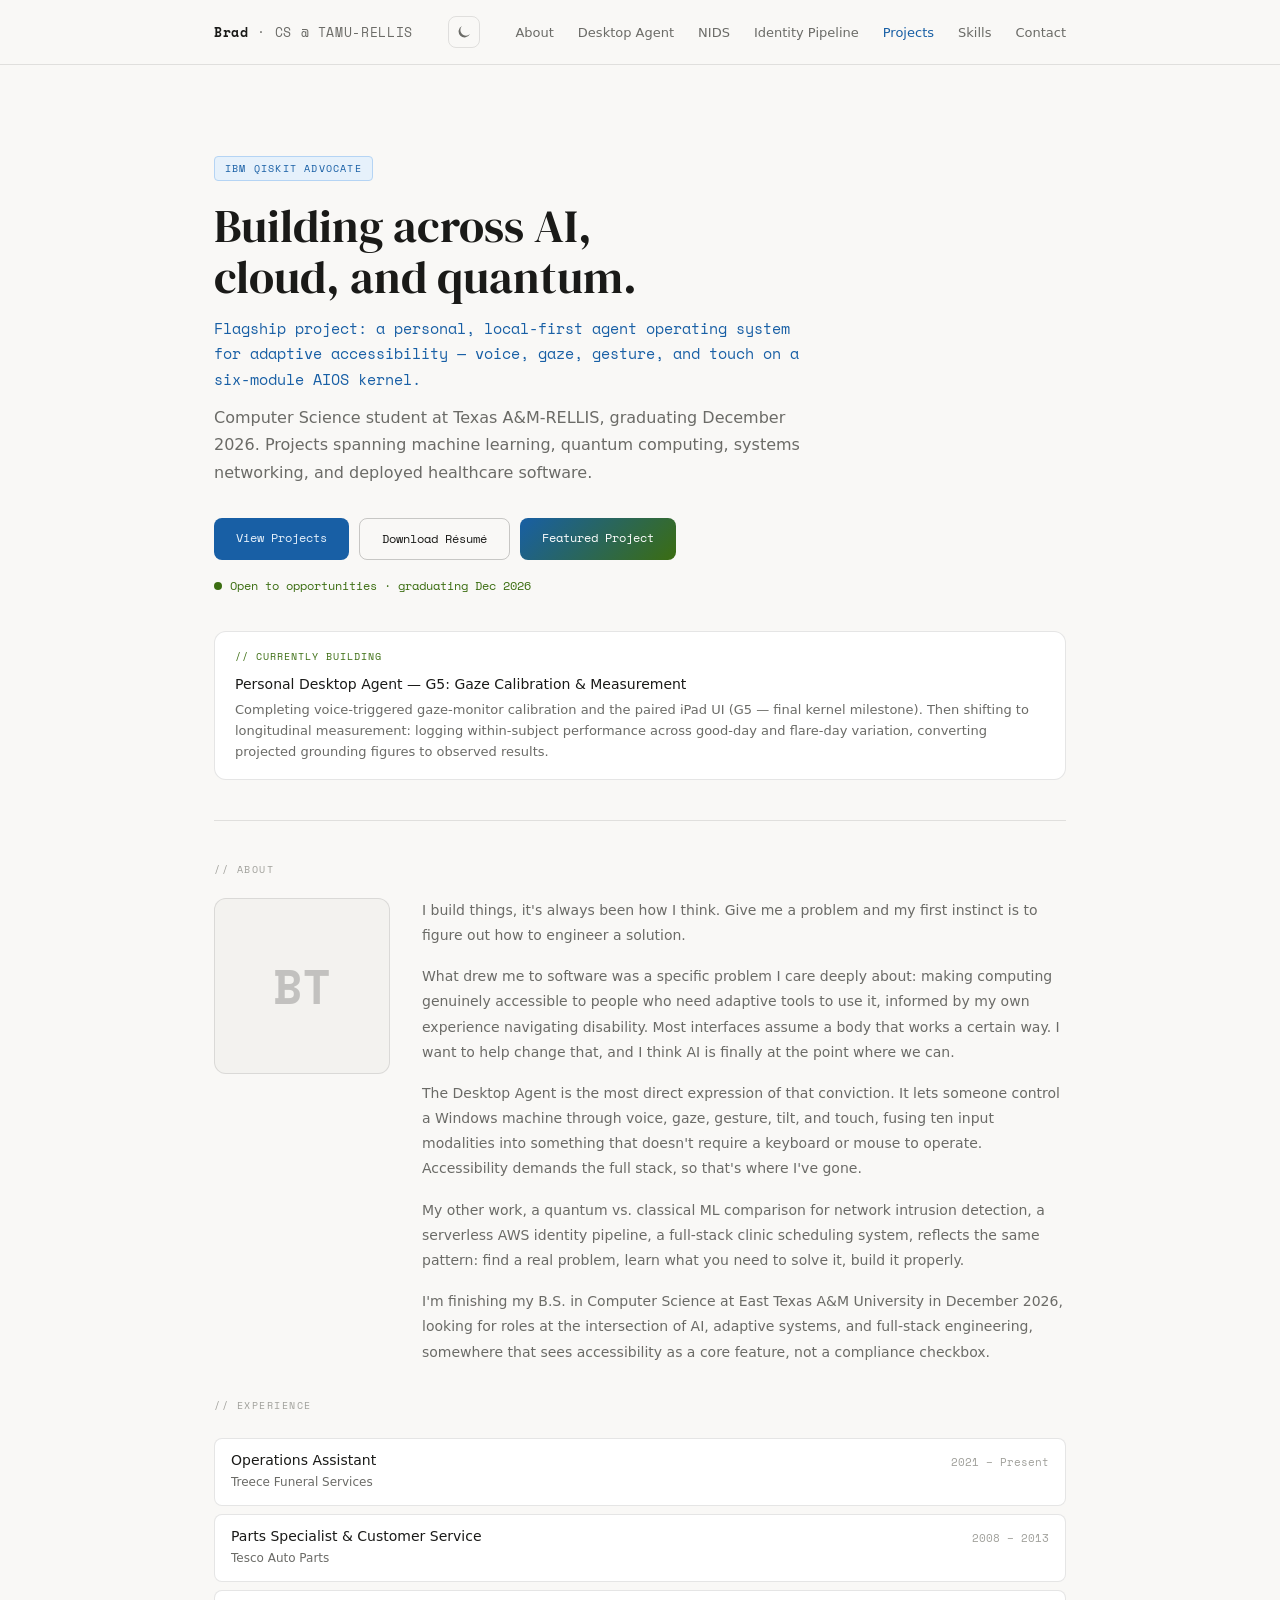
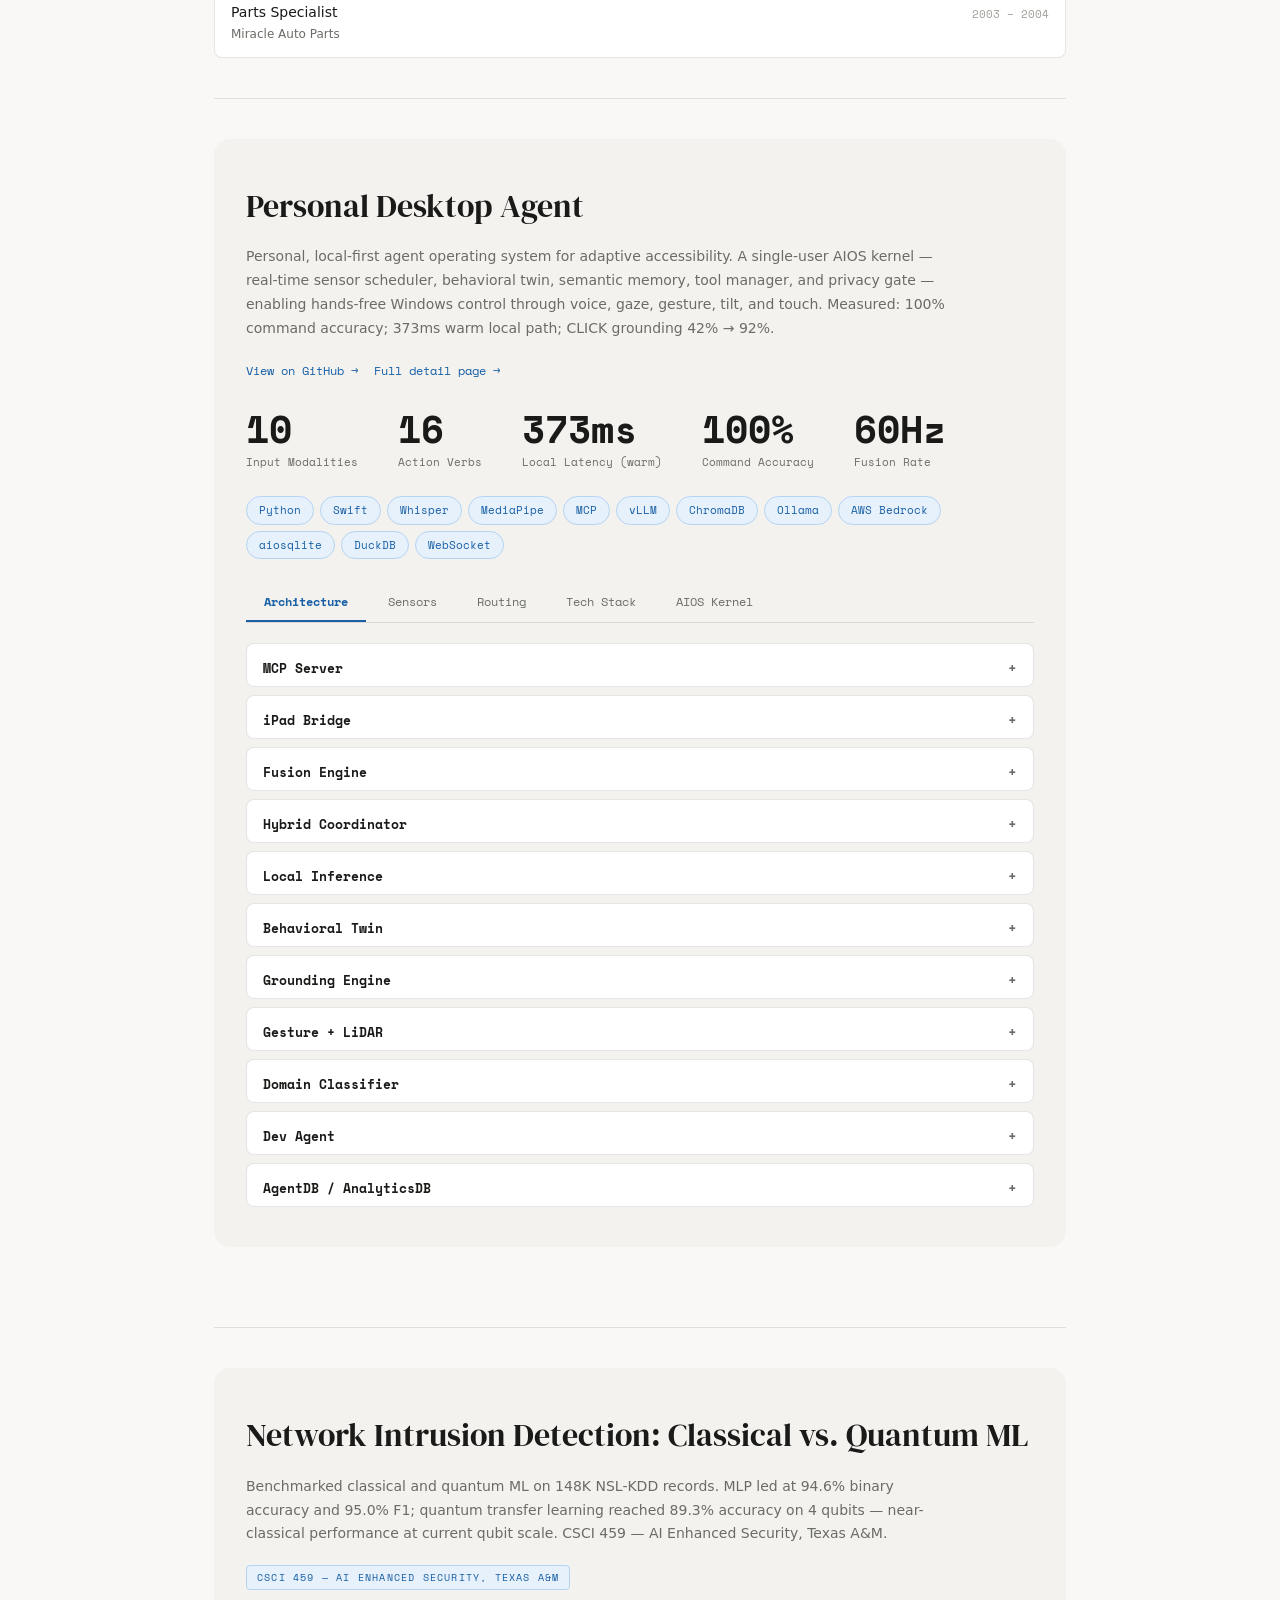
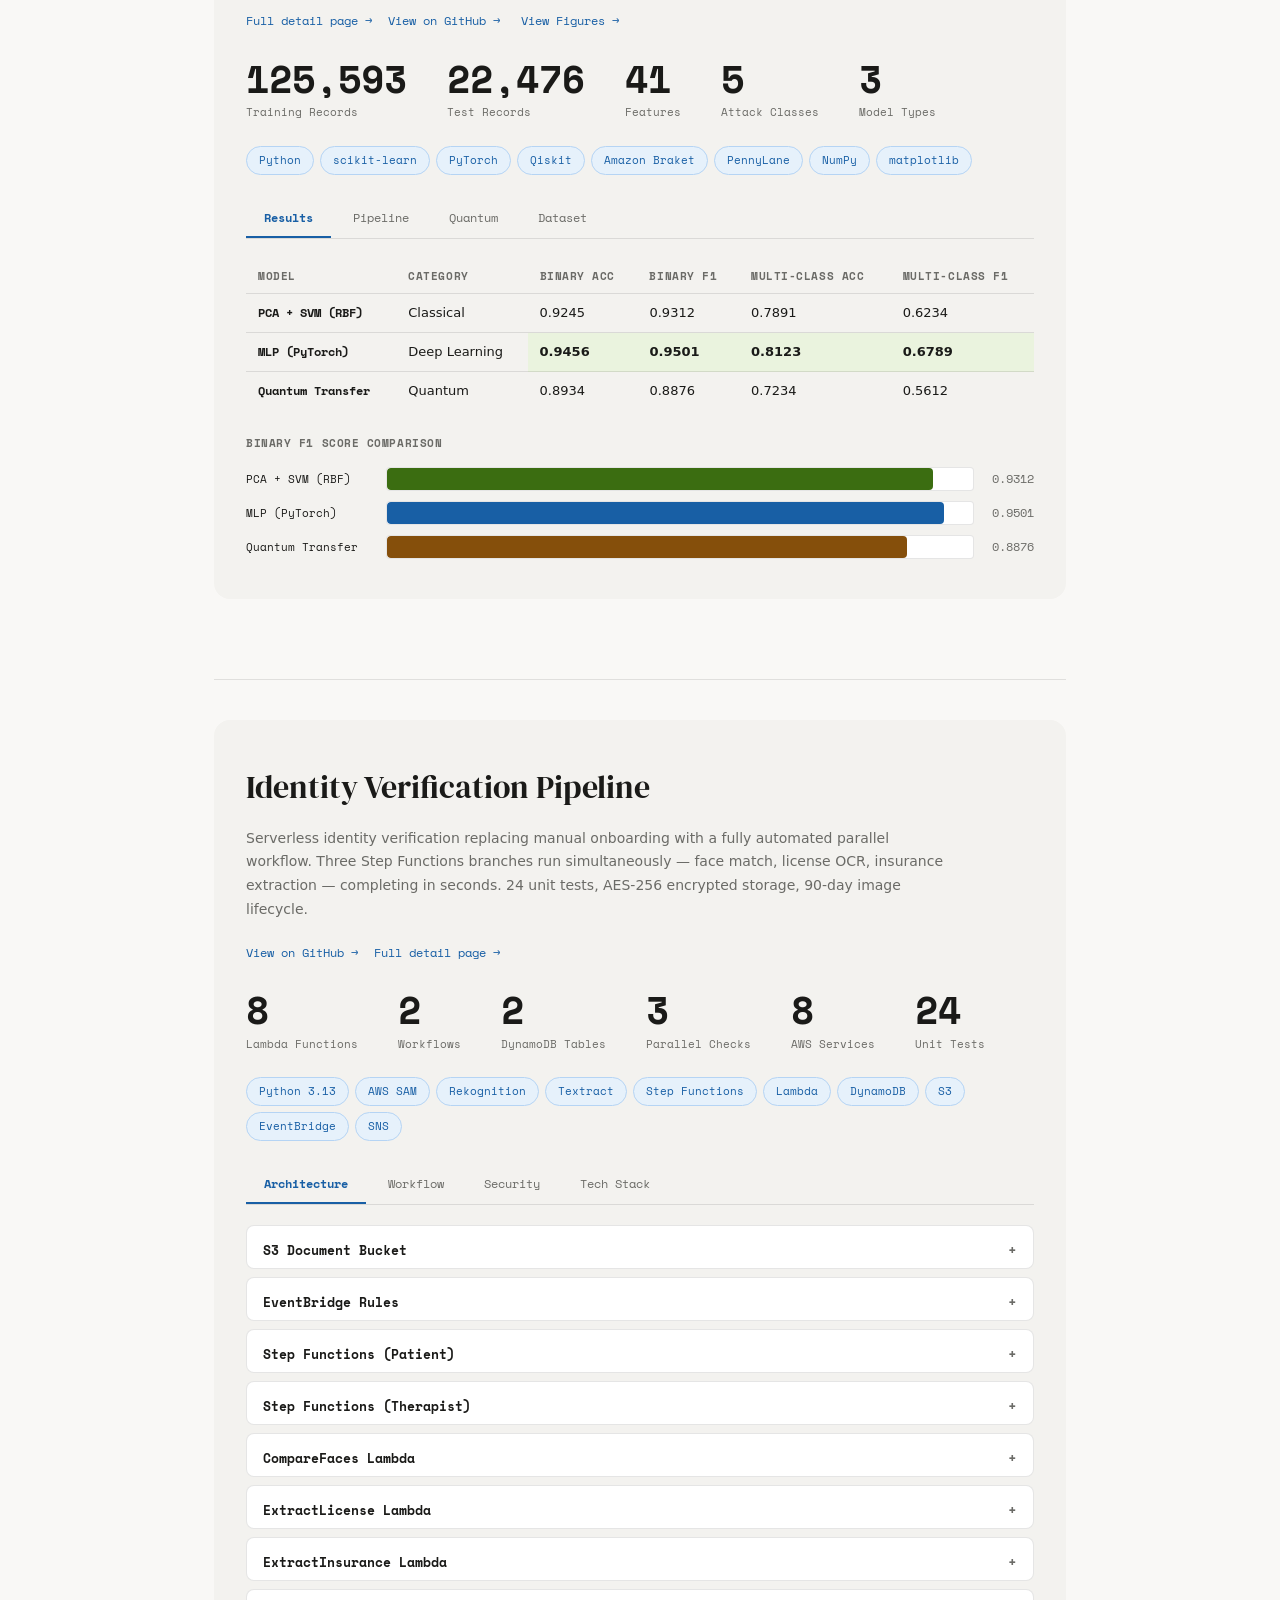
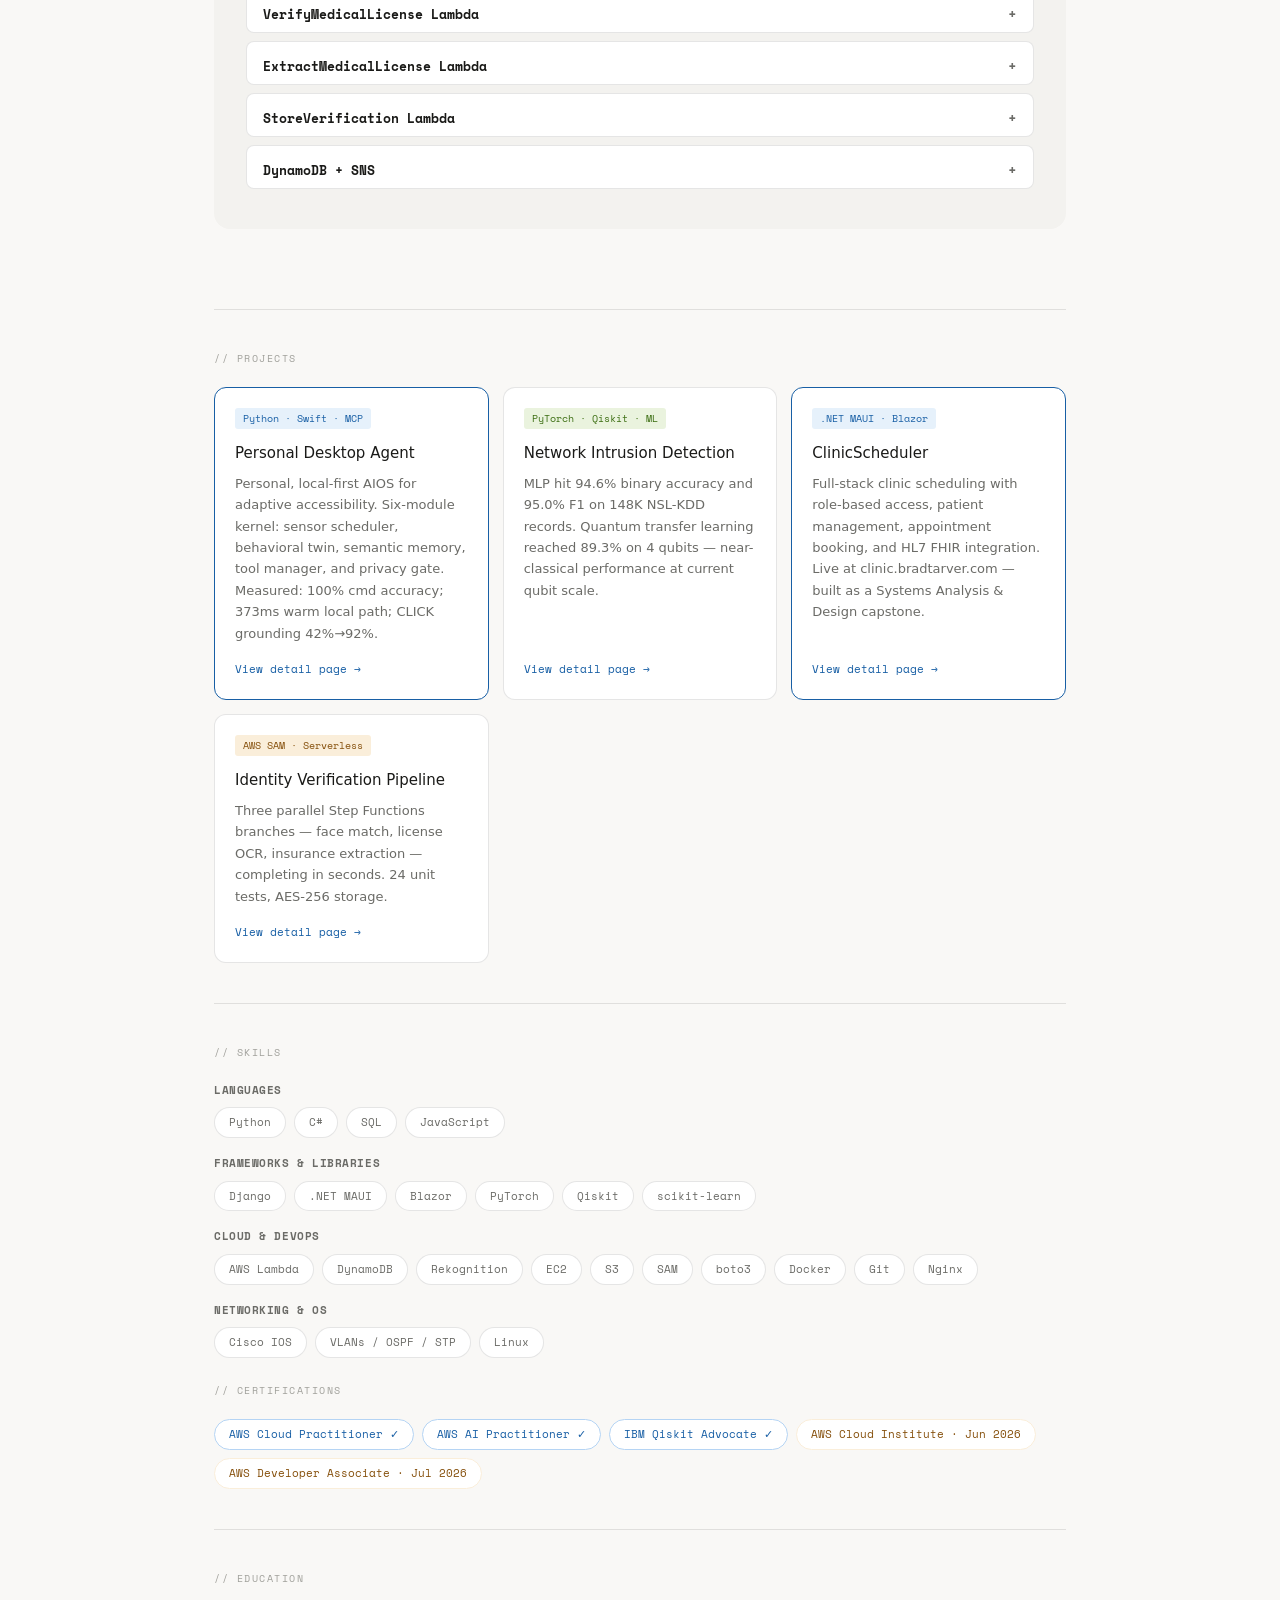
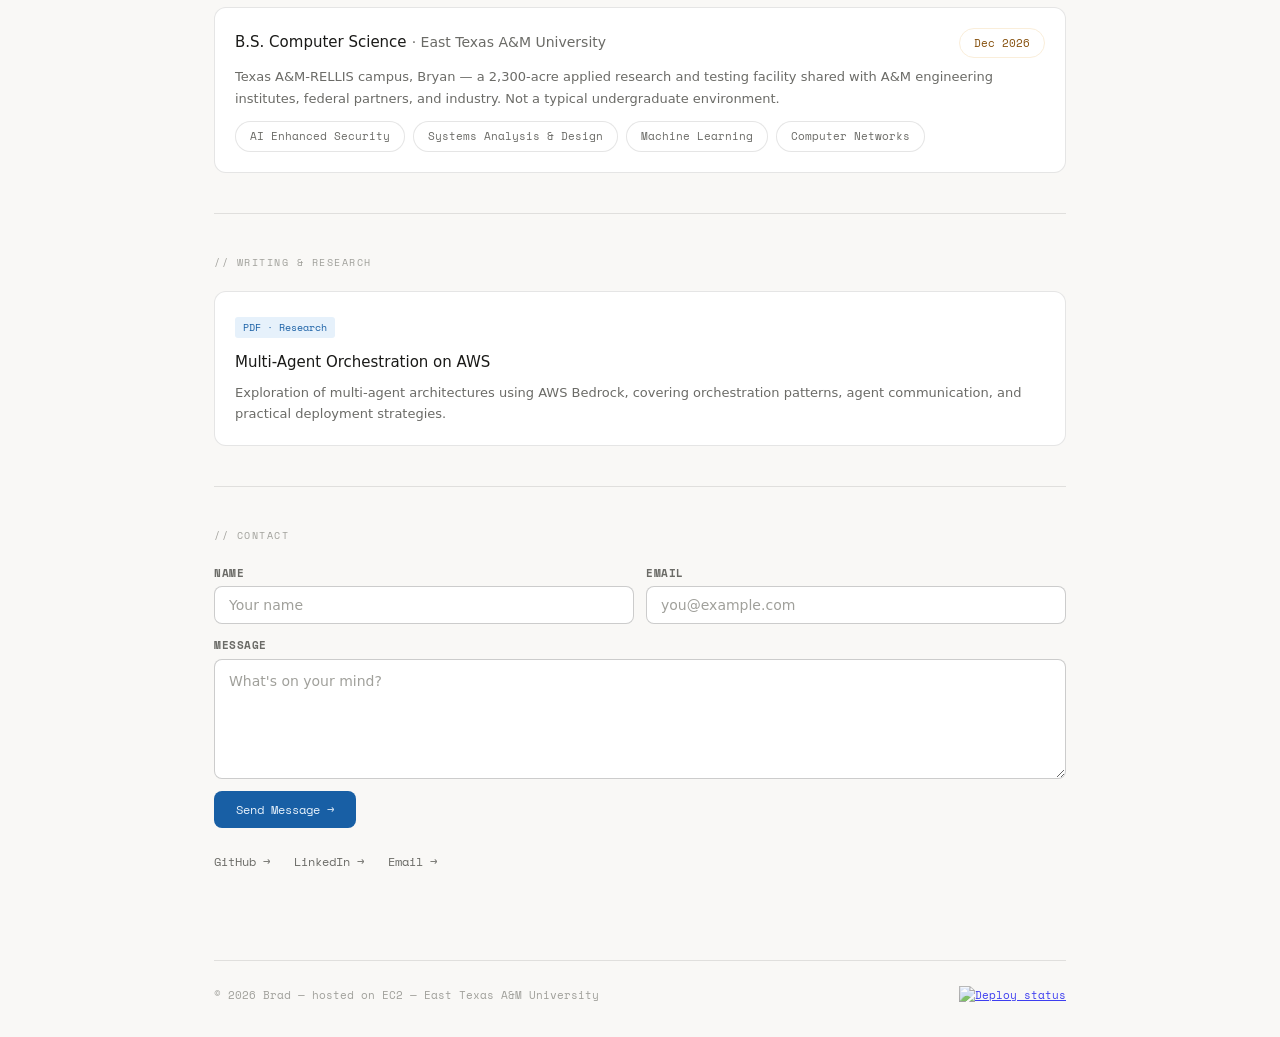
==== index.html @ a78dbfd2 "feat: reframe desktop agent as personal AIOS with measured results Reposition the project from multi" ====
﻿<!DOCTYPE html>
<html lang="en">
<head>
  <meta charset="UTF-8" />
  <meta name="viewport" content="width=device-width, initial-scale=1.0" />
  <title>Brad Tarver · CS @ TAMU-RELLIS</title>
  <meta name="description" content="Brad Tarver — CS student at Texas A&M-RELLIS building AI-driven adaptive systems for accessibility. Projects in machine learning, quantum computing, systems networking, and healthcare software." />
  <meta name="author" content="Brad Tarver" />

  <!-- Open Graph -->
  <meta property="og:title" content="Brad Tarver · CS @ TAMU-RELLIS" />
  <meta property="og:description" content="Portfolio — machine learning, quantum computing, systems networking, and healthcare software." />
  <meta property="og:type" content="website" />
  <meta property="og:url" content="https://bradtarver.com" />
  <meta property="og:image" content="https://bradtarver.com/assets/og-image.svg" />

  <!-- Twitter Card -->
  <meta name="twitter:card" content="summary_large_image" />
  <meta name="twitter:title" content="Brad Tarver · CS @ TAMU-RELLIS" />
  <meta name="twitter:description" content="Portfolio — machine learning, quantum computing, systems networking, and healthcare software." />
  <meta name="twitter:image" content="https://bradtarver.com/assets/og-image.svg" />

  <!-- Favicon (inline SVG) -->
  <link rel="icon" href="data:image/svg+xml,<svg xmlns='http://www.w3.org/2000/svg' viewBox='0 0 100 100'><rect width='100' height='100' rx='16' fill='%23185FA5'/><text x='50' y='68' font-family='system-ui' font-size='48' font-weight='700' fill='white' text-anchor='middle'>BT</text></svg>" />

  <script>try{var t=localStorage.getItem('theme');if(t)document.documentElement.setAttribute('data-theme',t);}catch(e){}</script>
  <link rel="preconnect" href="https://fonts.googleapis.com" />
  <link rel="preconnect" href="https://fonts.gstatic.com" crossorigin />
  <link href="https://fonts.googleapis.com/css2?family=Space+Mono:wght@400;700&family=DM+Serif+Display&display=swap" rel="stylesheet" />
  <script type="application/ld+json">
  [
    {
      "@context": "https://schema.org",
      "@type": "Person",
      "name": "Brad Tarver",
      "url": "https://bradtarver.com",
      "image": "https://bradtarver.com/assets/brad.png",
      "email": "bradtarber477@gmail.com",
      "jobTitle": "Computer Science Student",
      "description": "CS student at Texas A&M-RELLIS building AI-driven adaptive systems for accessibility. Projects in machine learning, quantum computing, systems networking, and healthcare software.",
      "alumniOf": {
        "@type": "CollegeOrUniversity",
        "name": "East Texas A&M University"
      },
      "knowsAbout": ["Machine Learning", "Quantum Computing", "AWS", "Python", "C#", "Full-Stack Development", "Accessibility Technology", "Network Security"],
      "sameAs": [
        "https://github.com/Bradly187",
        "https://linkedin.com/in/john-tarver-863277358"
      ]
    },
    {
      "@context": "https://schema.org",
      "@type": "WebSite",
      "name": "Brad Tarver",
      "url": "https://bradtarver.com"
    }
  ]
  </script>
  <script defer src="https://cdn.jsdelivr.net/npm/mermaid@10/dist/mermaid.min.js"></script>
  <noscript><style>.reveal { opacity: 1 !important; transform: none !important; }</style></noscript>
  <link rel="stylesheet" href="/style.css" />
</head>
<body>

<!-- ══ SCROLL PROGRESS ═══════════════════════════════════════════════ -->
<div class="scroll-progress" id="scroll-progress" aria-hidden="true"></div>

<!-- ══ BACK TO TOP ════════════════════════════════════════════════════ -->
<button class="back-to-top" id="back-to-top" aria-label="Back to top" title="Back to top">↑</button>

<!-- ══ MODAL ══════════════════════════════════════════════════════════ -->
<div class="overlay" id="overlay" role="dialog" aria-modal="true" aria-labelledby="modal-title">
  <div class="modal" id="modal">
    <div class="modal-header">
      <div>
        <div class="card-tag" id="modal-tag"></div>
        <div class="modal-title" id="modal-title"></div>
      </div>
      <button class="modal-close" id="modal-close" aria-label="Close">&times;</button>
    </div>

    <div class="modal-screenshot">
      <img id="modal-img" alt="App screenshot" loading="lazy" />
      <div class="screenshot-placeholder" id="modal-placeholder">
        <svg width="36" height="36" viewBox="0 0 36 36" fill="none">
          <rect x="2" y="7" width="32" height="22" rx="3" stroke="currentColor" stroke-width="1.5"/>
          <path d="M9 14h18M9 20h11" stroke="currentColor" stroke-width="1.5" stroke-linecap="round"/>
        </svg>
        <span>app screenshot · place image here</span>
      </div>
    </div>

    <p class="modal-desc" id="modal-desc"></p>

    <div class="modal-credentials" id="modal-credentials">
      <div class="modal-credentials-label">Demo login</div>
      <div class="modal-credentials-row">
        <span><span class="cred-label">Email </span><span id="cred-email"></span></span>
        <span><span class="cred-label">Password </span><span id="cred-pass"></span></span>
      </div>
    </div>

    <div class="modal-actions">
      <a class="btn-primary"   id="modal-launch" href="#" target="_blank" rel="noopener">Launch App &rarr;</a>
      <a class="btn-secondary" id="modal-repo"   href="#" target="_blank" rel="noopener">View on GitHub &rarr;</a>
    </div>
  </div>
</div>

<!-- ══ PAGE ══════════════════════════════════════════════════════════ -->
<nav>
  <div class="nav-logo"><strong>Brad</strong> · CS @ TAMU-RELLIS</div>
  <button class="theme-toggle" id="theme-toggle" aria-label="Switch to dark mode"></button>
  <ul class="nav-links">
    <li><a href="#about">About</a></li>
    <li><a href="#desktop-agent">Desktop Agent</a></li>
    <li><a href="#nids">NIDS</a></li>
    <li><a href="#identity-pipeline">Identity Pipeline</a></li>
    <li><a href="#projects">Projects</a></li>
    <li><a href="#skills">Skills</a></li>
    <li><a href="#contact">Contact</a></li>
  </ul>
</nav>

<div class="wrap">

  <section class="hero">
    <div class="badge">IBM Qiskit Advocate</div>
    <h1>Building across AI,<br>cloud, and quantum.</h1>
    <p class="hero-tagline">Flagship project: a personal, local-first agent operating system for adaptive accessibility &mdash; voice, gaze, gesture, and touch on a six-module AIOS kernel.</p>
    <p class="hero-sub">
      Computer Science student at Texas A&amp;M-RELLIS, graduating December 2026.
      Projects spanning machine learning, quantum computing, systems networking,
      and deployed healthcare software.
    </p>
    <div class="hero-actions">
      <a href="#projects" class="btn-primary">View Projects</a>
      <a href="/resume.pdf" class="btn-secondary" target="_blank">Download Résumé</a>
      <a href="#desktop-agent" class="btn-accent">Featured Project</a>
    </div>

    <div class="availability">
      <span class="availability-dot" aria-hidden="true"></span>
      <span class="availability-text">Open to opportunities &middot; graduating Dec 2026</span>
    </div>

    <div class="currently-building">
      <div class="currently-building-label">// Currently building</div>
      <p class="currently-building-title">Personal Desktop Agent — G5: Gaze Calibration &amp; Measurement</p>
      <p class="currently-building-desc">Completing voice-triggered gaze-monitor calibration and the paired iPad UI (G5 — final kernel milestone). Then shifting to longitudinal measurement: logging within-subject performance across good-day and flare-day variation, converting projected grounding figures to observed results.</p>
    </div>
  </section>

  <section class="section" id="about">
    <div class="section-label">// About</div>
    <div class="about-grid">
      <div class="about-photo-wrap">
        <div class="about-photo-placeholder" aria-hidden="true">BT</div>
        <img
          class="about-photo"
          src="assets/brad.png"
          alt="Brad Tarver"
          onload="this.classList.add('loaded')"
          onerror="this.style.display='none'"
        />
      </div>
      <div class="about-bio">
        <p>I build things, it's always been how I think. Give me a problem and my first instinct is to figure out how to engineer a solution.</p>
        <p>What drew me to software was a specific problem I care deeply about: making computing genuinely accessible to people who need adaptive tools to use it, informed by my own experience navigating disability. Most interfaces assume a body that works a certain way. I want to help change that, and I think AI is finally at the point where we can.</p>
        <p>The Desktop Agent is the most direct expression of that conviction. It lets someone control a Windows machine through voice, gaze, gesture, tilt, and touch, fusing ten input modalities into something that doesn't require a keyboard or mouse to operate. Accessibility demands the full stack, so that's where I've gone.</p>
        <p>My other work, a quantum vs. classical ML comparison for network intrusion detection, a serverless AWS identity pipeline, a full-stack clinic scheduling system, reflects the same pattern: find a real problem, learn what you need to solve it, build it properly.</p>
        <p>I'm finishing my B.S. in Computer Science at East Texas A&amp;M University in December 2026, looking for roles at the intersection of AI, adaptive systems, and full-stack engineering, somewhere that sees accessibility as a core feature, not a compliance checkbox.</p>
      </div>
    </div>

    <div class="section-label" style="margin-top: 2rem;">// Experience</div>
    <div class="experience-list">
      <div class="experience-item">
        <div>
          <div class="experience-role">Operations Assistant</div>
          <div class="experience-company">Treece Funeral Services</div>
        </div>
        <div class="experience-years">2021 – Present</div>
      </div>
      <div class="experience-item">
        <div>
          <div class="experience-role">Parts Specialist &amp; Customer Service</div>
          <div class="experience-company">Tesco Auto Parts</div>
        </div>
        <div class="experience-years">2008 – 2013</div>
      </div>
      <div class="experience-item">
        <div>
          <div class="experience-role">Parts Specialist</div>
          <div class="experience-company">Miracle Auto Parts</div>
        </div>
        <div class="experience-years">2003 – 2004</div>
      </div>
    </div>
  </section>

  <section class="section" id="desktop-agent">
    <div class="showcase-section">
      <div class="showcase-header" id="desktop-agent-header"></div>
      <div class="stats-row" id="desktop-agent-stats"></div>
      <div class="tech-badges" id="desktop-agent-badges"></div>
      <div id="desktop-agent-tabs"></div>
    </div>
  </section>

  <section class="section" id="nids">
    <div class="showcase-section">
      <div class="showcase-header" id="nids-header"></div>
      <div class="stats-row" id="nids-stats"></div>
      <div class="tech-badges" id="nids-badges"></div>
      <div id="nids-tabs"></div>
    </div>
  </section>

  <section class="section" id="identity-pipeline">
    <div class="showcase-section">
      <div class="showcase-header" id="identity-pipeline-header"></div>
      <div class="stats-row" id="identity-pipeline-stats"></div>
      <div class="tech-badges" id="identity-pipeline-badges"></div>
      <div id="identity-pipeline-tabs"></div>
    </div>
  </section>

  <section class="section" id="projects">
    <div class="section-label">// Projects</div>
    <div class="projects-grid" id="projects-grid"></div>
  </section>

  <section class="section" id="skills">
    <div class="section-label">// Skills</div>
    <div class="skills-groups">
      <div class="skills-group">
        <div class="skills-group-label">Languages</div>
        <div class="skills-row">
          <span class="pill">Python</span>
          <span class="pill">C#</span>
          <span class="pill">SQL</span>
          <span class="pill">JavaScript</span>
        </div>
      </div>
      <div class="skills-group">
        <div class="skills-group-label">Frameworks &amp; Libraries</div>
        <div class="skills-row">
          <span class="pill">Django</span>
          <span class="pill">.NET MAUI</span>
          <span class="pill">Blazor</span>
          <span class="pill">PyTorch</span>
          <span class="pill">Qiskit</span>
          <span class="pill">scikit-learn</span>
        </div>
      </div>
      <div class="skills-group">
        <div class="skills-group-label">Cloud &amp; DevOps</div>
        <div class="skills-row">
          <span class="pill">AWS Lambda</span>
          <span class="pill">DynamoDB</span>
          <span class="pill">Rekognition</span>
          <span class="pill">EC2</span>
          <span class="pill">S3</span>
          <span class="pill">SAM</span>
          <span class="pill">boto3</span>
          <span class="pill">Docker</span>
          <span class="pill">Git</span>
          <span class="pill">Nginx</span>
        </div>
      </div>
      <div class="skills-group">
        <div class="skills-group-label">Networking &amp; OS</div>
        <div class="skills-row">
          <span class="pill">Cisco IOS</span>
          <span class="pill">VLANs / OSPF / STP</span>
          <span class="pill">Linux</span>
        </div>
      </div>
    </div>

    <div class="section-label skills-certs-label">// Certifications</div>
    <div class="skills-row">
      <a class="pill pill-blue" href="https://www.credly.com/badges/25b7d80d-d33f-41df-905f-9b9f271daf85/public_url" target="_blank" rel="noopener">AWS Cloud Practitioner ✓</a>
      <a class="pill pill-blue" href="https://www.credly.com/badges/47cd603a-9028-4557-87fc-d042ceffc676/public_url" target="_blank" rel="noopener">AWS AI Practitioner ✓</a>
      <span class="pill pill-blue">IBM Qiskit Advocate ✓</span>
      <span class="pill pill-amber">AWS Cloud Institute · Jun 2026</span>
      <span class="pill pill-amber">AWS Developer Associate · Jul 2026</span>
    </div>
  </section>

  <section class="section" id="education">
    <div class="section-label">// Education</div>
    <div class="education-card">
      <div class="education-card-header">
        <div>
          <span class="education-degree">B.S. Computer Science</span>
          <span class="education-school"> &middot; East Texas A&amp;M University</span>
        </div>
        <span class="pill pill-amber">Dec 2026</span>
      </div>
      <p class="education-card-desc">Texas A&amp;M-RELLIS campus, Bryan — a 2,300-acre applied research and testing facility shared with A&amp;M engineering institutes, federal partners, and industry. Not a typical undergraduate environment.</p>
      <div class="skills-row">
        <span class="pill">AI Enhanced Security</span>
        <span class="pill">Systems Analysis &amp; Design</span>
        <span class="pill">Machine Learning</span>
        <span class="pill">Computer Networks</span>
      </div>
    </div>
  </section>

  <section class="section" id="writing">
    <div class="section-label">// Writing & Research</div>
    <div style="display: flex; flex-direction: column; gap: 12px;">
      <a href="/multi-agent-orchestration-on-aws.pdf" target="_blank" class="writing-card">
        <span class="card-tag tag-blue">PDF · Research</span>
        <h3 class="writing-card-title">Multi-Agent Orchestration on AWS</h3>
        <p class="writing-card-desc">Exploration of multi-agent architectures using AWS Bedrock, covering orchestration patterns, agent communication, and practical deployment strategies.</p>
      </a>
    </div>
  </section>

  <section class="section" id="contact">
    <div class="section-label">// Contact</div>

    <form
      class="contact-form"
      id="contact-form"
      action="https://formspree.io/f/mpqnlrgj"
      method="POST"
      novalidate
    >
      <div class="form-row">
        <div class="form-field">
          <label class="form-label" for="contact-name">Name</label>
          <input class="form-input" id="contact-name" name="name" type="text" placeholder="Your name" required autocomplete="name" />
        </div>
        <div class="form-field">
          <label class="form-label" for="contact-email">Email</label>
          <input class="form-input" id="contact-email" name="email" type="email" placeholder="you@example.com" required autocomplete="email" />
        </div>
      </div>
      <div class="form-field">
        <label class="form-label" for="contact-message">Message</label>
        <textarea class="form-textarea" id="contact-message" name="message" placeholder="What's on your mind?" required></textarea>
      </div>
      <div style="display:flex; align-items:center; gap:1rem; flex-wrap:wrap;">
        <button type="submit" class="btn-primary" id="contact-submit">Send Message &rarr;</button>
        <div class="form-status" id="form-status"></div>
      </div>
    </form>

    <div class="contact-row">
      <a class="contact-link" href="https://github.com/Bradly187"      target="_blank">GitHub &rarr;</a>
      <a class="contact-link" href="https://linkedin.com/in/john-tarver-863277358" target="_blank">LinkedIn &rarr;</a>
      <a class="contact-link" href="mailto:bradtarber477@gmail.com">Email &rarr;</a>
    </div>
  </section>

  <footer>
    <div class="footer-inner">
      <span>&copy; 2026 Brad &mdash; hosted on EC2 &mdash; East Texas A&amp;M University</span>
      <a class="footer-badge" href="https://github.com/Bradly187/Personal_Website/actions/workflows/deploy.yml" target="_blank" rel="noopener" title="Deploy status">
        <img src="https://github.com/Bradly187/Personal_Website/actions/workflows/deploy.yml/badge.svg" alt="Deploy status" />
      </a>
    </div>
  </footer>

</div>

<script>
/* ── DESKTOP AGENT CONFIG ─────────────────────────────────────────── */
const DESKTOP_AGENT = {
  name: 'Personal Desktop Agent',
  description: 'Personal, local-first agent operating system for adaptive accessibility. A single-user AIOS kernel &mdash; real-time sensor scheduler, behavioral twin, semantic memory, tool manager, and privacy gate &mdash; enabling hands-free Windows control through voice, gaze, gesture, tilt, and touch. Measured: 100% command accuracy; 373ms warm local path; CLICK grounding 42% &rarr; 92%.',
  repoUrl: 'https://github.com/Bradly187/Personal_Desktop_Agent',
  detailUrl: '/projects/desktop-agent.html',
  stats: [
    { value: 10, label: 'Input Modalities' },
    { value: 16, label: 'Action Verbs' },
    { value: 373, suffix: 'ms', label: 'Local Latency (warm)' },
    { value: 100, suffix: '%', label: 'Command Accuracy' },
    { value: 60, suffix: 'Hz', label: 'Fusion Rate' },
  ],
  techBadges: ['Python', 'Swift', 'Whisper', 'MediaPipe', 'MCP', 'vLLM', 'ChromaDB', 'Ollama', 'AWS Bedrock', 'aiosqlite', 'DuckDB', 'WebSocket'],
  architecture: [
    { name: 'MCP Server', desc: 'Exposes 14 desktop control tools (mouse, keyboard, screen, windows) to Claude via stdio transport. Executes 16 action verbs across all input channels.' },
    { name: 'iPad Bridge', desc: 'WebSocket server handling 13 incoming sensor message types and 4 outgoing reply types, dispatching to processing pipelines.' },
    { name: 'Fusion Engine', desc: 'Merges 10 input modalities at 60Hz using fixed-priority arbitration (10 levels) with conflict detection when multiple cursor sources are active simultaneously.' },
    { name: 'Hybrid Coordinator', desc: '5-gate routing engine (Gate 0 privacy + Gates 1–4) deciding local vs. cloud inference based on confidence, complexity, and GPU load.' },
    { name: 'Local Inference', desc: 'Whisper large-v3 + llama3.1:8b on RTX 5090 (Ollama); vLLM 0.21.0 confirmed working via Ubuntu WSL2, CUDA 12.8 / sm_120. Measured: 100% accuracy; 373ms warm median.' },
    { name: 'Behavioral Twin', desc: 'Persistent per-user state model (BehavioralTwinState + pain-day engine). On flare days: VAD and logprob floors relax, gesture velocity floors drop to p10 of observed samples (&minus;30%), fusion confidence thresholds loosen across six axes.' },
    { name: 'Grounding Engine', desc: '4-tier fallback (UIAutomation &rarr; vision API &rarr; OCR &rarr; clarify) raises CLICK resolution from ~42% to ~92%. Resolves ambiguous targets before invoking the model.' },
    { name: 'Gesture + LiDAR', desc: 'MediaPipe hand landmark detection for POINT/PINCH/OPEN_PALM/FIST; LiDAR depth map (256&times;192) used for 3D pinch distance validation at &lt;30mm threshold.' },
    { name: 'Domain Classifier', desc: 'Keyword-scoring classifier routes commands to the accessibility pipeline or one of 5 dev domains (CODE/MATH/VISION/PLAN/GENERAL).' },
    { name: 'Dev Agent', desc: 'Plan&rarr;execute&rarr;reflect agentic loop; selects specialist model per domain via ModelRouter; emits 5 dev verbs (WRITE_FILE, RUN_TERMINAL, EXPLAIN, SEARCH_WEB, READ_SCREEN).' },
    { name: 'AgentDB / AnalyticsDB', desc: 'aiosqlite 27-table pipeline store + DuckDB benchmark analytics; ChromaDB + MiniLM-L6 semantic few-shot retrieval for routing decisions. Jaccard fallback.' },
  ],
  aiosKernel: [
    { module: 'Scheduler', impl: 'fusion_engine.py', note: '60Hz tick loop; 10-level fixed-priority arbitration over physical sensor channels — multimodal, not text-agent, scheduling' },
    { module: 'Context manager', impl: 'behavioral_twin_state.py + per-command assembly', note: 'User physiological state + few-shot context assembled before each gate decision' },
    { module: 'Memory manager', impl: 'semantic_memory.py (ChromaDB / MiniLM)', note: 'Semantic few-shot retrieval; Jaccard fallback for routing decisions' },
    { module: 'Storage manager', impl: 'db.py — AgentDB (27 tables) + DuckDB', note: 'All pipeline writes; analytics and benchmark history' },
    { module: 'Tool manager', impl: 'mcp_server/ (14 tools) + command_executor.py (16 verbs)', note: 'Standard MCP transport for the Claude-control path' },
    { module: 'Access manager', impl: 'Gate 0 + approval_hook.py + audit_log.py', note: 'Append-only audit log; voice-confirmed write gate; privacy filter strips raw sensor data before any cloud call' },
  ],
  sensors: [
    { priority: 1, source: 'iPad Touch Command', latency: '<100ms', gate: 'Immediate — bypasses LLM' },
    { priority: 2, source: 'Sound Action', latency: '<50ms', gate: 'Mapped mouth sounds (cluck, pop, hiss)' },
    { priority: 3, source: 'Gaze Dwell Click', latency: '~300ms', gate: 'Resting gaze auto-clicks after dwell duration' },
    { priority: 4, source: 'Gaze + Voice "click"', latency: '<200ms', gate: 'Click at gaze coordinates on voice trigger' },
    { priority: 5, source: 'Gaze + Gesture POINT', latency: '<200ms', gate: 'Click at gaze coordinates on point gesture' },
    { priority: 6, source: 'Tilt Navigation', latency: '<50ms', gate: 'iPad tilt moves cursor via Core Motion' },
    { priority: 7, source: 'Head Tracking', latency: '<100ms', gate: 'Head pose moves cursor via ARKit' },
    { priority: 8, source: 'Gesture Alone', latency: '<50ms', gate: 'Hand gesture via iPad camera + MediaPipe; LiDAR depth validates 3D pinch/grab' },
    { priority: 9, source: 'On-device Voice Keyword', latency: '<150ms', gate: 'Speech Framework fast-path match' },
    { priority: 10, source: 'PC-transcribed Voice', latency: '<600ms', gate: 'Full Whisper + LLM pipeline' },
  ],
  routing: {
    mermaidDef: 'graph TD\n    A[Input Received] --> G0{Gate 0: Privacy}\n    G0 -->|Sensitive pattern detected| LOC[Force Local]\n    G0 -->|Clean| B{Gate 1: Confidence}\n    B -->|Whisper logprob ≥ -1.0 / gesture ≥ 0.60| C{Gate 2: Complexity}\n    B -->|Below threshold| F[AgentCore / Bedrock Fallback]\n    C -->|Token count ≤ 40| D{Gate 3: VRAM}\n    C -->|Complex / multi-step| F\n    D -->|≥ 8 GB free| E{Gate 4: Latency Budget}\n    D -->|GPU saturated| F\n    E -->|Within budget| G[Local Execution]\n    E -->|Over budget| F',
    gates: [
      { name: 'Privacy Gate (0)', criteria: 'Detects sensitive patterns (passwords, tokens, SSNs, card numbers) \u2014 forces local silently, no cloud exposure' },
      { name: 'Confidence Gate (1)', criteria: 'Whisper logprob \u2265 -1.0 or gesture confidence \u2265 0.60; low-confidence voice triggers re-transcription' },
      { name: 'Complexity Gate (2)', criteria: 'Token count proxy \u2264 40 words; complex/multi-step queries routed to specialist models via DevAgent' },
      { name: 'VRAM Gate (3)', criteria: '\u2265 8 GB free VRAM required (absolute floor, not percentage) \u2014 tuned for RTX 5090 alongside Whisper' },
      { name: 'Latency Budget Gate (4)', criteria: 'Estimated local inference latency < source latency target for that input modality' },
    ],
    fallbackText: 'Input \u2192 Privacy Gate \u2192 Confidence Gate \u2192 Complexity Gate \u2192 VRAM Gate \u2192 Latency Gate \u2192 Local or AgentCore/Bedrock'
  },
  techStack: {
    pc: ['Python 3.11+', 'faster-whisper', 'silero-vad', 'MediaPipe', 'pyautogui', 'MCP SDK', 'aiohttp', 'aiosqlite', 'DuckDB', 'Ollama', 'vLLM', 'ChromaDB', 'MiniLM-L6'],
    ipad: ['Swift/SwiftUI', 'Core Motion', 'ARKit (LiDAR + Face Tracking)', 'Speech Framework', 'AVFoundation'],
    cloud: ['Amazon Bedrock (Claude)', 'AWS AgentCore'],
  },
};

/* ── RENDER DESKTOP AGENT SECTION ─────────────────────────────────── */
(function renderDesktopAgentSection() {
  // Header
  var header = document.getElementById('desktop-agent-header');
  if (header) {
    header.innerHTML =
      '<h2>' + DESKTOP_AGENT.name + '</h2>' +
      '<p>' + DESKTOP_AGENT.description + '</p>' +
      '<a class="github-link" href="' + DESKTOP_AGENT.repoUrl + '" target="_blank" rel="noopener">View on GitHub &rarr;</a>' +
      '<a class="github-link" href="' + DESKTOP_AGENT.detailUrl + '" style="margin-left:1rem;">Full detail page &rarr;</a>';
  }

  // Stats row
  var statsRow = document.getElementById('desktop-agent-stats');
  if (statsRow) {
    DESKTOP_AGENT.stats.forEach(function(stat) {
      var item = document.createElement('div');
      item.className = 'stat-item';

      var num = document.createElement('span');
      num.className = 'stat-number';
      num.setAttribute('data-target', stat.value);
      if (stat.prefix) num.setAttribute('data-prefix', stat.prefix);
      if (stat.suffix) num.setAttribute('data-suffix', stat.suffix);
      num.textContent = '0';

      var label = document.createElement('span');
      label.className = 'stat-label';
      label.textContent = stat.label;

      item.appendChild(num);
      item.appendChild(label);
      statsRow.appendChild(item);
    });

    // Observe stat elements with the stats counter observer
    if (window._statsCounterObserver) {
      statsRow.querySelectorAll('.stat-number').forEach(function(el) {
        window._statsCounterObserver.observe(el);
      });
    }
  }

  // Tech badges
  var badgesContainer = document.getElementById('desktop-agent-badges');
  if (badgesContainer) {
    DESKTOP_AGENT.techBadges.forEach(function(badge) {
      var span = document.createElement('span');
      span.className = 'tech-badge';
      span.textContent = badge;
      badgesContainer.appendChild(span);
    });
  }
})();

/* ── DESKTOP AGENT TABS ───────────────────────────────────────────── */
(function renderDesktopAgentTabs() {
  createTabPanel('desktop-agent-tabs', [
    {
      id: 'architecture',
      label: 'Architecture',
      render: function() {
        var html = '<div class="arch-cards">';
        DESKTOP_AGENT.architecture.forEach(function(comp) {
          html += '<div class="arch-card" role="button" tabindex="0" aria-expanded="false">' +
            '<div class="arch-card-name">' + comp.name + '</div>' +
            '<div class="arch-card-desc">' + comp.desc + '</div>' +
            '</div>';
        });
        html += '</div>';
        return html;
      }
    },
    {
      id: 'sensors',
      label: 'Sensors',
      render: function() {
        var html = '<div class="sensor-table-wrap">' +
          '<table class="sensor-table">' +
          '<thead><tr>' +
          '<th scope="col">Priority</th>' +
          '<th scope="col">Source</th>' +
          '<th scope="col">Latency</th>' +
          '<th scope="col">Gate Behavior</th>' +
          '</tr></thead><tbody>';
        DESKTOP_AGENT.sensors.forEach(function(s) {
          html += '<tr>' +
            '<td>' + s.priority + '</td>' +
            '<td>' + s.source + '</td>' +
            '<td>' + s.latency + '</td>' +
            '<td>' + s.gate + '</td>' +
            '</tr>';
        });
        html += '</tbody></table></div>';
        return html;
      }
    },
    {
      id: 'routing',
      label: 'Routing',
      render: function() {
        var html = '<div class="mermaid-diagram" aria-label="4-gate routing decision flow: input passes through confidence, complexity, GPU load, and latency gates to determine local or cloud execution">';
        html += '<pre class="mermaid">' + DESKTOP_AGENT.routing.mermaidDef + '</pre>';
        html += '</div>';
        html += '<div class="diagram-fallback" style="display:none;">';
        html += '<p style="font-family:var(--mono);font-size:12px;color:var(--muted);line-height:1.8;">' + DESKTOP_AGENT.routing.fallbackText + '</p>';
        html += '</div>';
        html += '<div class="routing-gates">';
        DESKTOP_AGENT.routing.gates.forEach(function(gate) {
          html += '<div class="routing-gate-item">';
          html += '<span class="routing-gate-name">' + gate.name + '</span>';
          html += '<span class="routing-gate-criteria">' + gate.criteria + '</span>';
          html += '</div>';
        });
        html += '</div>';
        return html;
      }
    },
    {
      id: 'techstack',
      label: 'Tech Stack',
      render: function() {
        var categories = [
          { label: 'PC-side (Python)', items: DESKTOP_AGENT.techStack.pc },
          { label: 'iPad-side (Swift)', items: DESKTOP_AGENT.techStack.ipad },
          { label: 'Cloud (AWS)', items: DESKTOP_AGENT.techStack.cloud },
        ];
        var html = '<div class="tech-stack-groups">';
        categories.forEach(function(cat) {
          html += '<div class="tech-stack-group">';
          html += '<div class="tech-stack-label">' + cat.label + '</div>';
          html += '<div class="tech-stack-pills">';
          cat.items.forEach(function(item) {
            html += '<span class="tech-badge">' + item + '</span>';
          });
          html += '</div></div>';
        });
        html += '</div>';
        return html;
      }
    },
    {
      id: 'aios',
      label: 'AIOS Kernel',
      render: function() {
        var html = '<p style="font-size:13px;color:var(--muted);margin-bottom:1rem;">The system maps onto the six-module AIOS kernel (Mei et al., COLM 2025), extended with a multimodal sensor scheduler, a behavioral/physiological user twin, and a privacy-gated hybrid inference path.</p>';
        html += '<div class="sensor-table-wrap"><table class="sensor-table"><thead><tr>';
        html += '<th scope="col">Kernel Module</th><th scope="col">Implementation</th><th scope="col">Notable property</th>';
        html += '</tr></thead><tbody>';
        DESKTOP_AGENT.aiosKernel.forEach(function(row) {
          html += '<tr>';
          html += '<td><strong>' + row.module + '</strong></td>';
          html += '<td style="font-family:var(--mono);font-size:12px;">' + row.impl + '</td>';
          html += '<td>' + row.note + '</td>';
          html += '</tr>';
        });
        html += '</tbody></table></div>';
        return html;
      }
    }
  ], 'architecture');

  // Attach click handlers for architecture cards
  document.querySelectorAll('.arch-card').forEach(function(card) {
    card.addEventListener('click', function() {
      card.classList.toggle('expanded');
      card.setAttribute('aria-expanded', card.classList.contains('expanded') ? 'true' : 'false');
    });
    card.addEventListener('keydown', function(e) {
      if (e.key === 'Enter' || e.key === ' ') {
        e.preventDefault();
        card.classList.toggle('expanded');
        card.setAttribute('aria-expanded', card.classList.contains('expanded') ? 'true' : 'false');
      }
    });
  });
})();

/* ── NIDS PROJECT CONFIG ───────────────────────────────────────────── */
const NIDS_PROJECT = {
  name: 'Network Intrusion Detection: Classical vs. Quantum ML',
  description: 'Benchmarked classical and quantum ML on 148K NSL-KDD records. MLP led at 94.6% binary accuracy and 95.0% F1; quantum transfer learning reached 89.3% accuracy on 4 qubits — near-classical performance at current qubit scale. CSCI 459 — AI Enhanced Security, Texas A&M.',
  repoUrl: 'https://github.com/Bradly187/NIDS_ML_Project',
  figuresUrl: 'https://github.com/Bradly187/NIDS_ML_Project/tree/main/figures',
  detailUrl: '/projects/nids.html',
  stats: [
    { value: 125973, label: 'Training Records' },
    { value: 22544, label: 'Test Records' },
    { value: 41, label: 'Features' },
    { value: 5, label: 'Attack Classes' },
    { value: 3, label: 'Model Types' },
  ],
  techBadges: ['Python', 'scikit-learn', 'PyTorch', 'Qiskit', 'Amazon Braket', 'PennyLane', 'NumPy', 'matplotlib'],
  models: [
    { name: 'PCA + SVM (RBF)', category: 'Classical', binaryAcc: 0.9245, binaryF1: 0.9312, multiAcc: 0.7891, multiF1: 0.6234 },
    { name: 'MLP (PyTorch)', category: 'Deep Learning', binaryAcc: 0.9456, binaryF1: 0.9501, multiAcc: 0.8123, multiF1: 0.6789 },
    { name: 'Quantum Transfer', category: 'Quantum', binaryAcc: 0.8934, binaryF1: 0.8876, multiAcc: 0.7234, multiF1: 0.5612 },
  ],
  pipeline: {
    mermaidDef: 'graph LR\n    A[Raw NSL-KDD] --> B[One-Hot Encoding]\n    B --> C[Standard Scaling]\n    C --> D[PCA - 30 components]\n    D --> E1[SVM Training]\n    D --> E2[MLP Training]\n    D --> E3[Quantum Circuit]',
    fallbackText: 'Raw NSL-KDD \u2192 One-Hot Encoding \u2192 Standard Scaling \u2192 PCA (30 components) \u2192 SVM / MLP / Quantum'
  },
  quantum: {
    qubits: 4,
    ansatz: 'real_amplitudes (reps=2)',
    featureMap: 'zz_feature_map (reps=1)',
    epochs: 20,
    trainingTime: '~874s',
    backends: ['IBM Quantum Heron R2', 'Amazon Braket simulators'],
  },
  dataset: {
    classes: ['Normal', 'DoS', 'Probe', 'R2L', 'U2R'],
    imbalanceNote: 'R2L and U2R classes are severely underrepresented in training data, creating significant class imbalance challenges.',
    shiftNote: 'The test set has a different class distribution than training, simulating real-world distribution shift.',
  }
};

/* ── RENDER NIDS SECTION ──────────────────────────────────────────── */
(function renderNidsSection() {
  // Header
  var header = document.getElementById('nids-header');
  if (header) {
    header.innerHTML =
      '<h2>' + NIDS_PROJECT.name + '</h2>' +
      '<p>' + NIDS_PROJECT.description + '</p>' +
      '<span class="badge" style="margin-bottom: 1rem;">CSCI 459 — AI Enhanced Security, Texas A&amp;M</span><br>' +
      '<a class="github-link" href="' + NIDS_PROJECT.detailUrl + '" style="margin-right:1rem;">Full detail page &rarr;</a>' +
      '<a class="github-link" href="' + NIDS_PROJECT.repoUrl + '" target="_blank" rel="noopener">View on GitHub &rarr;</a> ' +
      '<a class="github-link" href="' + NIDS_PROJECT.figuresUrl + '" target="_blank" rel="noopener" style="margin-left: 1rem;">View Figures &rarr;</a>';
  }

  // Stats row
  var statsRow = document.getElementById('nids-stats');
  if (statsRow) {
    NIDS_PROJECT.stats.forEach(function(stat) {
      var item = document.createElement('div');
      item.className = 'stat-item';

      var num = document.createElement('span');
      num.className = 'stat-number';
      num.setAttribute('data-target', stat.value);
      if (stat.prefix) num.setAttribute('data-prefix', stat.prefix);
      if (stat.suffix) num.setAttribute('data-suffix', stat.suffix);
      num.textContent = '0';

      var label = document.createElement('span');
      label.className = 'stat-label';
      label.textContent = stat.label;

      item.appendChild(num);
      item.appendChild(label);
      statsRow.appendChild(item);
    });

    // Observe stat elements with the stats counter observer
    if (window._statsCounterObserver) {
      statsRow.querySelectorAll('.stat-number').forEach(function(el) {
        window._statsCounterObserver.observe(el);
      });
    }
  }

  // Tech badges
  var badgesContainer = document.getElementById('nids-badges');
  if (badgesContainer) {
    NIDS_PROJECT.techBadges.forEach(function(badge) {
      var span = document.createElement('span');
      span.className = 'tech-badge';
      span.textContent = badge;
      badgesContainer.appendChild(span);
    });
  }
})();

/* ── NIDS TABS ────────────────────────────────────────────────────── */
(function renderNidsTabs() {
  // Determine default tab from localStorage
  var savedTab = null;
  try { savedTab = localStorage.getItem('nids-active-tab'); } catch(e) {}
  var defaultTab = (savedTab && ['results','pipeline','quantum','dataset'].indexOf(savedTab) !== -1) ? savedTab : 'results';

  var nidsTabs = createTabPanel('nids-tabs', [
    {
      id: 'results',
      label: 'Results',
      render: function() {
        var models = NIDS_PROJECT.models;
        var columns = ['binaryAcc', 'binaryF1', 'multiAcc', 'multiF1'];
        var columnLabels = ['Binary Acc', 'Binary F1', 'Multi-Class Acc', 'Multi-Class F1'];

        // Find max value per numeric column
        var maxValues = {};
        columns.forEach(function(col) {
          var max = -Infinity;
          models.forEach(function(m) {
            if (m[col] > max) max = m[col];
          });
          maxValues[col] = max;
        });

        // Model comparison table
        var html = '<div class="model-table-wrap">' +
          '<table class="model-table">' +
          '<thead><tr>' +
          '<th scope="col">Model</th>' +
          '<th scope="col">Category</th>';
        columnLabels.forEach(function(label) {
          html += '<th scope="col">' + label + '</th>';
        });
        html += '</tr></thead><tbody>';

        models.forEach(function(m) {
          html += '<tr>';
          html += '<td>' + m.name + '</td>';
          html += '<td>' + m.category + '</td>';
          columns.forEach(function(col) {
            var isMax = m[col] === maxValues[col];
            html += '<td' + (isMax ? ' class="highlight"' : '') + '>' + m[col].toFixed(4) + '</td>';
          });
          html += '</tr>';
        });
        html += '</tbody></table></div>';

        // Benchmark chart - binary F1 scores
        var categoryColors = {
          'Classical': 'var(--green-text)',
          'Deep Learning': 'var(--blue-mid)',
          'Quantum': 'var(--amber-text)'
        };

        html += '<div class="benchmark-chart-wrap">';
        html += '<div class="benchmark-chart">';
        html += '<div class="benchmark-chart-title">Binary F1 Score Comparison</div>';

        models.forEach(function(m) {
          var widthPercent = (m.binaryF1 * 100).toFixed(2);
          var color = categoryColors[m.category] || 'var(--muted)';
          html += '<div class="chart-row">';
          html += '<span class="chart-label">' + m.name + '</span>';
          html += '<div class="chart-bar-container">';
          html += '<div class="chart-bar" style="width:' + widthPercent + '%;background:' + color + ';" data-category="' + m.category + '"></div>';
          html += '</div>';
          html += '<span class="chart-value">' + m.binaryF1.toFixed(4) + '</span>';
          html += '</div>';
        });

        html += '</div></div>';
        return html;
      }
    },
    {
      id: 'pipeline',
      label: 'Pipeline',
      render: function() {
        var html = '<div class="mermaid-diagram" aria-label="NIDS data pipeline: Raw NSL-KDD flows through one-hot encoding, standard scaling, and PCA to SVM, MLP, and quantum model training">';
        html += '<pre class="mermaid">' + NIDS_PROJECT.pipeline.mermaidDef + '</pre>';
        html += '</div>';
        html += '<div class="diagram-fallback" style="display:none;">';
        html += '<p style="font-family:var(--mono);font-size:12px;color:var(--muted);line-height:1.8;">' + NIDS_PROJECT.pipeline.fallbackText + '</p>';
        html += '</div>';
        return html;
      }
    },
    {
      id: 'quantum',
      label: 'Quantum',
      render: function() {
        var q = NIDS_PROJECT.quantum;
        var items = [
          { label: 'Qubits', value: q.qubits },
          { label: 'Circuit Ansatz', value: q.ansatz },
          { label: 'Feature Map', value: q.featureMap },
          { label: 'Training Epochs', value: q.epochs },
          { label: 'Training Time', value: q.trainingTime },
          { label: 'QPU Backends', value: q.backends.join(', ') },
        ];
        var html = '<dl class="quantum-config">';
        items.forEach(function(item) {
          html += '<div class="quantum-config-item">';
          html += '<dt>' + item.label + '</dt>';
          html += '<dd>' + item.value + '</dd>';
          html += '</div>';
        });
        html += '</dl>';
        return html;
      }
    },
    {
      id: 'dataset',
      label: 'Dataset',
      render: function() {
        var d = NIDS_PROJECT.dataset;
        var html = '<ul class="dataset-classes">';
        d.classes.forEach(function(cls) {
          html += '<li>' + cls + '</li>';
        });
        html += '</ul>';
        html += '<div class="dataset-note">';
        html += '<div class="dataset-note-label">Class Imbalance</div>';
        html += '<p>' + d.imbalanceNote + '</p>';
        html += '</div>';
        html += '<div class="dataset-note">';
        html += '<div class="dataset-note-label">Distribution Shift</div>';
        html += '<p>' + d.shiftNote + '</p>';
        html += '</div>';
        return html;
      }
    }
  ], defaultTab);

  // Persist tab selection to localStorage on tab change
  if (nidsTabs) {
    var tabContainer = document.getElementById('nids-tabs');
    if (tabContainer) {
      var tabButtons = tabContainer.querySelectorAll('[role="tab"]');
      tabButtons.forEach(function(btn) {
        btn.addEventListener('click', function() {
          var activeTab = nidsTabs.getActiveTab();
          try { localStorage.setItem('nids-active-tab', activeTab); } catch(e) {}
        });
        btn.addEventListener('keydown', function(e) {
          if (e.key === 'ArrowRight' || e.key === 'ArrowLeft') {
            // Defer to allow the tab panel to update first
            setTimeout(function() {
              var activeTab = nidsTabs.getActiveTab();
              try { localStorage.setItem('nids-active-tab', activeTab); } catch(e) {}
            }, 0);
          }
        });
      });
    }
  }
})();

/* ── IDENTITY VERIFICATION PIPELINE CONFIG ─────────────────────────── */
const IDENTITY_PIPELINE = {
  name: 'Identity Verification Pipeline',
  description: 'Serverless identity verification replacing manual onboarding with a fully automated parallel workflow. Three Step Functions branches run simultaneously — face match, license OCR, insurance extraction — completing in seconds. 24 unit tests, AES-256 encrypted storage, 90-day image lifecycle.',
  repoUrl: 'https://github.com/Bradly187/Patient_Onboard_SAM',
  detailUrl: '/projects/identity-pipeline.html',
  stats: [
    { value: 8, label: 'Lambda Functions' },
    { value: 2, label: 'Workflows' },
    { value: 2, label: 'DynamoDB Tables' },
    { value: 3, label: 'Parallel Checks' },
    { value: 8, label: 'AWS Services' },
    { value: 24, label: 'Unit Tests' },
  ],
  techBadges: ['Python 3.13', 'AWS SAM', 'Rekognition', 'Textract', 'Step Functions', 'Lambda', 'DynamoDB', 'S3', 'EventBridge', 'SNS'],
  architecture: [
    { name: 'S3 Document Bucket', desc: 'Encrypted, private bucket storing patient/therapist images. EventBridge triggers workflow on selfie upload.' },
    { name: 'EventBridge Rules', desc: 'Decoupled event routing — detects _selfie.png or _therapist_selfie.png uploads and starts the correct state machine.' },
    { name: 'Step Functions (Patient)', desc: 'Orchestrates 3 parallel branches: face comparison, license OCR, and insurance extraction. Merges results and stores verification.' },
    { name: 'Step Functions (Therapist)', desc: 'Parallel branches: face comparison, medical license verification, and medical license OCR. Same merge-and-store pattern.' },
    { name: 'CompareFaces Lambda', desc: 'Rekognition face match between selfie and driver\'s license photo. Returns similarity score and match boolean.' },
    { name: 'ExtractLicense Lambda', desc: 'Textract analyze_id to OCR driver\'s license — extracts name, DOB, address as structured data.' },
    { name: 'ExtractInsurance Lambda', desc: 'Textract analyze_document with Queries to read insurance card — carrier, policy number, group ID.' },
    { name: 'VerifyMedicalLicense Lambda', desc: 'Calls an external medical board registry to validate therapist license number and status.' },
    { name: 'ExtractMedicalLicense Lambda', desc: 'Textract analyze_document with Queries to OCR the medical license — license number, name, specialty, expiration date.' },
    { name: 'StoreVerification Lambda', desc: 'Aggregates parallel results, writes to DynamoDB, and POSTs verification to the ClinicScheduler API.' },
    { name: 'DynamoDB + SNS', desc: 'Patient/Therapist verification tables with auto-scaling. SNS alerts staff on failures or manual review needed.' },
  ],
  workflow: {
    mermaidDef: 'graph TD\n    A[Staff uploads license + insurance] --> B[Staff takes selfie]\n    B --> C[S3 triggers EventBridge]\n    C --> D[Step Functions starts]\n    D --> E[Parallel Execution]\n    E --> F[CompareFaces<br/>Rekognition]\n    E --> G[ExtractLicense<br/>Textract]\n    E --> H[ExtractInsurance<br/>Textract]\n    F --> I[StoreVerification]\n    G --> I\n    H --> I\n    I --> J[Write to DynamoDB]\n    I --> K[POST to Clinic API]\n    I --> L{Failure?}\n    L -->|Yes| M[SNS Alert to Staff]',
    fallbackText: 'Upload Images → S3 EventBridge Trigger → Step Functions → Parallel (Face Match + License OCR + Insurance OCR) → Store Verification → DynamoDB + Clinic API (or SNS alert on failure)'
  },
  security: [
    { name: 'Encrypted Storage', detail: 'S3 bucket uses AES-256 server-side encryption for all patient images.' },
    { name: 'HTTPS-Only Policy', detail: 'Bucket policy denies any request not using secure transport (aws:SecureTransport).' },
    { name: '90-Day Lifecycle', detail: 'Raw images auto-expire after 90 days — processed data lives in DynamoDB.' },
    { name: 'Auto-Scaling DynamoDB', detail: 'Read/write capacity scales 2–20 units based on 70% utilization target.' },
    { name: 'X-Ray Tracing', detail: 'Active tracing on all Lambda functions and state machines for observability.' },
    { name: 'Point-in-Time Recovery', detail: 'DynamoDB tables have PITR enabled for data protection and recovery.' },
  ],
};

/* ── RENDER IDENTITY PIPELINE SECTION ──────────────────────────────── */
(function renderIdentityPipelineSection() {
  // Header
  var header = document.getElementById('identity-pipeline-header');
  if (header) {
    header.innerHTML =
      '<h2>' + IDENTITY_PIPELINE.name + '</h2>' +
      '<p>' + IDENTITY_PIPELINE.description + '</p>' +
      '<a class="github-link" href="' + IDENTITY_PIPELINE.repoUrl + '" target="_blank" rel="noopener">View on GitHub &rarr;</a>' +
      '<a class="github-link" href="' + IDENTITY_PIPELINE.detailUrl + '" style="margin-left:1rem;">Full detail page &rarr;</a>';
  }

  // Stats row
  var statsRow = document.getElementById('identity-pipeline-stats');
  if (statsRow) {
    IDENTITY_PIPELINE.stats.forEach(function(stat) {
      var item = document.createElement('div');
      item.className = 'stat-item';

      var num = document.createElement('span');
      num.className = 'stat-number';
      num.setAttribute('data-target', stat.value);
      if (stat.prefix) num.setAttribute('data-prefix', stat.prefix);
      if (stat.suffix) num.setAttribute('data-suffix', stat.suffix);
      num.textContent = '0';

      var label = document.createElement('span');
      label.className = 'stat-label';
      label.textContent = stat.label;

      item.appendChild(num);
      item.appendChild(label);
      statsRow.appendChild(item);
    });

    if (window._statsCounterObserver) {
      statsRow.querySelectorAll('.stat-number').forEach(function(el) {
        window._statsCounterObserver.observe(el);
      });
    }
  }

  // Tech badges
  var badgesContainer = document.getElementById('identity-pipeline-badges');
  if (badgesContainer) {
    IDENTITY_PIPELINE.techBadges.forEach(function(badge) {
      var span = document.createElement('span');
      span.className = 'tech-badge';
      span.textContent = badge;
      badgesContainer.appendChild(span);
    });
  }
})();

/* ── IDENTITY PIPELINE TABS ────────────────────────────────────────── */
(function renderIdentityPipelineTabs() {
  createTabPanel('identity-pipeline-tabs', [
    {
      id: 'architecture',
      label: 'Architecture',
      render: function() {
        var html = '<div class="arch-cards">';
        IDENTITY_PIPELINE.architecture.forEach(function(comp) {
          html += '<div class="arch-card" role="button" tabindex="0" aria-expanded="false">' +
            '<div class="arch-card-name">' + comp.name + '</div>' +
            '<div class="arch-card-desc">' + comp.desc + '</div>' +
            '</div>';
        });
        html += '</div>';
        return html;
      }
    },
    {
      id: 'workflow',
      label: 'Workflow',
      render: function() {
        var html = '<div class="mermaid-diagram" aria-label="Identity verification workflow: upload triggers parallel face match, license OCR, and insurance extraction, then stores results">';
        html += '<pre class="mermaid">' + IDENTITY_PIPELINE.workflow.mermaidDef + '</pre>';
        html += '</div>';
        html += '<div class="diagram-fallback" style="display:none;">';
        html += '<p style="font-family:var(--mono);font-size:12px;color:var(--muted);line-height:1.8;">' + IDENTITY_PIPELINE.workflow.fallbackText + '</p>';
        html += '</div>';
        return html;
      }
    },
    {
      id: 'security',
      label: 'Security',
      render: function() {
        var html = '<div class="arch-cards">';
        IDENTITY_PIPELINE.security.forEach(function(item) {
          html += '<div class="arch-card" role="button" tabindex="0" aria-expanded="false">' +
            '<div class="arch-card-name">' + item.name + '</div>' +
            '<div class="arch-card-desc">' + item.detail + '</div>' +
            '</div>';
        });
        html += '</div>';
        return html;
      }
    },
    {
      id: 'techstack',
      label: 'Tech Stack',
      render: function() {
        var categories = [
          { label: 'Compute', items: ['AWS Lambda', 'Python 3.13', 'AWS Lambda Powertools'] },
          { label: 'AI/ML Services', items: ['Amazon Rekognition', 'Amazon Textract'] },
          { label: 'Orchestration', items: ['AWS Step Functions', 'Amazon EventBridge'] },
          { label: 'Storage', items: ['Amazon S3', 'Amazon DynamoDB'] },
          { label: 'Infrastructure', items: ['AWS SAM', 'CloudFormation', 'Amazon SNS'] },
        ];
        var html = '<div class="tech-stack-groups">';
        categories.forEach(function(cat) {
          html += '<div class="tech-stack-group">';
          html += '<div class="tech-stack-label">' + cat.label + '</div>';
          html += '<div class="tech-stack-pills">';
          cat.items.forEach(function(item) {
            html += '<span class="tech-badge">' + item + '</span>';
          });
          html += '</div></div>';
        });
        html += '</div>';
        return html;
      }
    }
  ], 'architecture');

  // Attach click handlers for architecture and security cards
  document.querySelectorAll('#identity-pipeline-tabs .arch-card').forEach(function(card) {
    card.addEventListener('click', function() {
      card.classList.toggle('expanded');
      card.setAttribute('aria-expanded', card.classList.contains('expanded') ? 'true' : 'false');
    });
    card.addEventListener('keydown', function(e) {
      if (e.key === 'Enter' || e.key === ' ') {
        e.preventDefault();
        card.classList.toggle('expanded');
        card.setAttribute('aria-expanded', card.classList.contains('expanded') ? 'true' : 'false');
      }
    });
  });
})();

/* ── PROJECT DATA ───────────────────────────────────────────────────
   type: 'LIVE_APP'    → opens modal with Launch App + View Repo buttons
   type: 'GITHUB_ONLY' → navigates straight to repoUrl in a new tab
   type: 'SCROLL_TO'   → smooth-scrolls to showcase section on the page
──────────────────────────────────────────────────────────────────── */
const PROJECTS = [
  {
    id: 'desktop-agent-card',
    name: 'Personal Desktop Agent',
    tag: 'Python · Swift · MCP',
    tagClass: 'tag-blue',
    description: 'Personal, local-first AIOS for adaptive accessibility. Six-module kernel: sensor scheduler, behavioral twin, semantic memory, tool manager, and privacy gate. Measured: 100% cmd accuracy; 373ms warm local path; CLICK grounding 42%&rarr;92%.',
    cta: 'View detail page →',
    type: 'DETAIL_PAGE',
    featured: true,
    detailUrl: '/projects/desktop-agent.html',
  },
  {
    id: 'nids-card',
    name: 'Network Intrusion Detection',
    tag: 'PyTorch · Qiskit · ML',
    tagClass: 'tag-green',
    description: 'MLP hit 94.6% binary accuracy and 95.0% F1 on 148K NSL-KDD records. Quantum transfer learning reached 89.3% on 4 qubits — near-classical performance at current qubit scale.',
    cta: 'View detail page →',
    type: 'DETAIL_PAGE',
    featured: false,
    detailUrl: '/projects/nids.html',
  },
  {
    id: 'clinicscheduler',
    name: 'ClinicScheduler',
    tag: '.NET MAUI · Blazor',
    tagClass: 'tag-blue',
    description: 'Full-stack clinic scheduling with role-based access, patient management, appointment booking, and HL7 FHIR integration. Live at clinic.bradtarver.com — built as a Systems Analysis & Design capstone.',
    cta: 'View detail page →',
    type: 'DETAIL_PAGE',
    featured: true,
    detailUrl: '/projects/clinicscheduler.html',
  },
  {
    id: 'patient-onboarding',
    name: 'Identity Verification Pipeline',
    tag: 'AWS SAM · Serverless',
    tagClass: 'tag-amber',
    description: "Three parallel Step Functions branches — face match, license OCR, insurance extraction — completing in seconds. 24 unit tests, AES-256 storage.",
    cta: 'View detail page →',
    type: 'DETAIL_PAGE',
    featured: false,
    detailUrl: '/projects/identity-pipeline.html',
  },
];

/* ── RENDER CARDS ─────────────────────────────────────────────────── */
const grid = document.getElementById('projects-grid');

PROJECTS.forEach(project => {
  const card = document.createElement('div');
  card.className = 'card' + (project.featured ? ' featured' : '');
  card.classList.add('reveal');
  card.setAttribute('role', 'button');
  card.setAttribute('tabindex', '0');
  card.setAttribute('aria-label', 'Open ' + project.name);

  card.innerHTML = `
    <span class="card-tag ${project.tagClass}">${project.tag}</span>
    <h3>${project.name}</h3>
    <p>${project.description}</p>
    <span class="card-cta">${project.cta}</span>
  `;

  card.addEventListener('click', () => openProject(project));
  card.addEventListener('keydown', e => {
    if (e.key === 'Enter' || e.key === ' ') openProject(project);
  });

  grid.appendChild(card);
});

/* ── MODAL ────────────────────────────────────────────────────────── */
const overlay     = document.getElementById('overlay');
const modalTag    = document.getElementById('modal-tag');
const modalTitle  = document.getElementById('modal-title');
const modalDesc   = document.getElementById('modal-desc');
const modalImg    = document.getElementById('modal-img');
const modalHolder = document.getElementById('modal-placeholder');
const modalLaunch = document.getElementById('modal-launch');
const modalRepo   = document.getElementById('modal-repo');
const modalClose  = document.getElementById('modal-close');
const modalCreds  = document.getElementById('modal-credentials');
const credEmail   = document.getElementById('cred-email');
const credPass    = document.getElementById('cred-pass');

let previousFocus = null;

function openProject(project) {
  if (project.type === 'GITHUB_ONLY') {
    window.open(project.repoUrl, '_blank', 'noopener');
    return;
  }

  if (project.type === 'SCROLL_TO') {
    const target = document.querySelector(project.scrollTarget);
    if (target) target.scrollIntoView({ behavior: 'smooth' });
    return;
  }

  if (project.type === 'DETAIL_PAGE') {
    window.location.href = project.detailUrl;
    return;
  }

  previousFocus = document.activeElement;

  modalTag.textContent   = project.tag;
  modalTag.className     = 'card-tag ' + project.tagClass;
  modalTitle.textContent = project.name;
  modalDesc.textContent  = project.description;
  modalLaunch.href       = project.liveUrl;
  modalRepo.href         = project.repoUrl;

  if (project.demoCredentials) {
    credEmail.textContent = project.demoCredentials.email;
    credPass.textContent  = project.demoCredentials.password;
    modalCreds.classList.add('visible');
  } else {
    modalCreds.classList.remove('visible');
  }

  if (project.screenshot) {
    modalImg.src = project.screenshot;
    modalImg.onload  = () => { modalImg.classList.add('loaded'); modalHolder.style.display = 'none'; };
    modalImg.onerror = () => { modalImg.classList.remove('loaded'); modalHolder.style.display = 'flex'; };
  } else {
    modalImg.classList.remove('loaded');
    modalHolder.style.display = 'flex';
  }

  overlay.classList.add('active');
  overlay.setAttribute('aria-hidden', 'false');
  document.body.style.overflow = 'hidden';
  modalClose.focus();
}

function closeModal() {
  overlay.classList.remove('active');
  overlay.setAttribute('aria-hidden', 'true');
  document.body.style.overflow = '';

  if (previousFocus) {
    previousFocus.focus();
    previousFocus = null;
  }
}

modalClose.addEventListener('click', closeModal);
overlay.addEventListener('click', e => { if (e.target === overlay) closeModal(); });
document.addEventListener('keydown', e => { if (e.key === 'Escape') closeModal(); });

/* ── NAV KEYBOARD SUPPORT ─────────────────────────────────────────── */
document.querySelectorAll('.nav-links a').forEach(link => {
  link.addEventListener('keydown', e => {
    if (e.key === 'Enter') {
      e.preventDefault();
      const targetId = link.getAttribute('href').replace('#', '');
      const targetSection = document.getElementById(targetId);
      if (targetSection) {
        targetSection.scrollIntoView({ behavior: 'smooth' });
        const heading = targetSection.querySelector('h2, h3, .section-label');
        if (heading) {
          heading.setAttribute('tabindex', '-1');
          heading.focus({ preventScroll: true });
        }
      }
    }
  });
});

/* ── STATS COUNTER ────────────────────────────────────────────────── */
/**
 * Animates .stat-number elements from 0 to data-target over 1500ms with ease-out.
 * Driven by data-target, data-prefix, data-suffix attributes.
 * Fires once per page load. Respects prefers-reduced-motion.
 * Can be called at any time — observes whatever .stat-number elements exist in the DOM.
 */
function initStatsCounter() {
  var DURATION = 1500;
  var THRESHOLD = 0.15;
  var prefersReducedMotion = window.matchMedia('(prefers-reduced-motion: reduce)').matches;

  function easeOut(t) {
    return 1 - Math.pow(1 - t, 3);
  }

  function formatValue(value, prefix, suffix) {
    var formatted = Math.round(value).toLocaleString();
    return (prefix || '') + formatted + (suffix || '');
  }

  function animateCounter(el) {
    var target = parseInt(el.getAttribute('data-target'), 10);
    var prefix = el.getAttribute('data-prefix') || '';
    var suffix = el.getAttribute('data-suffix') || '';

    if (isNaN(target)) {
      return;
    }

    // Reduced motion: show final value immediately
    if (prefersReducedMotion) {
      el.textContent = formatValue(target, prefix, suffix);
      return;
    }

    var startTime = null;

    function step(timestamp) {
      if (!startTime) startTime = timestamp;
      var elapsed = timestamp - startTime;
      var t = Math.min(elapsed / DURATION, 1);
      var easedT = easeOut(t);
      var currentValue = Math.round(easedT * target);

      el.textContent = formatValue(currentValue, prefix, suffix);

      if (t < 1) {
        requestAnimationFrame(step);
      } else {
        // Ensure final value is exact
        el.textContent = formatValue(target, prefix, suffix);
      }
    }

    requestAnimationFrame(step);
  }

  // If IntersectionObserver not supported, show final values immediately
  if (!('IntersectionObserver' in window)) {
    document.querySelectorAll('.stat-number').forEach(function(el) {
      var target = parseInt(el.getAttribute('data-target'), 10);
      var prefix = el.getAttribute('data-prefix') || '';
      var suffix = el.getAttribute('data-suffix') || '';
      if (!isNaN(target)) {
        el.textContent = formatValue(target, prefix, suffix);
      }
    });
    return;
  }

  var observer = new IntersectionObserver(function(entries, obs) {
    entries.forEach(function(entry) {
      if (entry.isIntersecting) {
        animateCounter(entry.target);
        obs.unobserve(entry.target);
      }
    });
  }, { threshold: THRESHOLD });

  // Observe any .stat-number elements currently in the DOM
  document.querySelectorAll('.stat-number').forEach(function(el) {
    observer.observe(el);
  });

  // Expose observer so dynamically added elements can be observed later
  window._statsCounterObserver = observer;
}

// Initialize on DOMContentLoaded (elements may not exist yet, that's fine)
if (document.readyState === 'loading') {
  document.addEventListener('DOMContentLoaded', initStatsCounter);
} else {
  initStatsCounter();
}

/* ── TAB PANEL COMPONENT ──────────────────────────────────────────── */
/**
 * Creates a WAI-ARIA compliant tab panel.
 * @param {string} containerId - ID of the container element
 * @param {Array<{id: string, label: string, render: () => string}>} tabs - Tab definitions
 * @param {string} defaultTab - ID of the tab to activate by default
 * @returns {object} - { activate(tabId), getActiveTab() }
 */
function createTabPanel(containerId, tabs, defaultTab) {
  const container = document.getElementById(containerId);
  if (!container) return null;

  // Create tablist
  const tablist = document.createElement('div');
  tablist.setAttribute('role', 'tablist');
  tablist.className = 'tablist';

  // Create tab buttons and panels
  const tabButtons = [];
  const tabPanels = [];

  tabs.forEach(function(tab, index) {
    // Tab button
    const btn = document.createElement('button');
    btn.className = 'tab-btn';
    btn.setAttribute('role', 'tab');
    btn.setAttribute('id', containerId + '-tab-' + tab.id);
    btn.setAttribute('aria-controls', containerId + '-panel-' + tab.id);
    btn.setAttribute('aria-selected', tab.id === defaultTab ? 'true' : 'false');
    btn.setAttribute('tabindex', tab.id === defaultTab ? '0' : '-1');
    btn.textContent = tab.label;
    tablist.appendChild(btn);
    tabButtons.push(btn);

    // Tab panel
    const panel = document.createElement('div');
    panel.className = 'tabpanel' + (tab.id === defaultTab ? ' active' : '');
    panel.setAttribute('role', 'tabpanel');
    panel.setAttribute('id', containerId + '-panel-' + tab.id);
    panel.setAttribute('aria-labelledby', containerId + '-tab-' + tab.id);
    panel.setAttribute('tabindex', '0');
    panel.innerHTML = tab.render();
    tabPanels.push(panel);
  });

  container.appendChild(tablist);
  tabs.forEach(function(_, i) {
    container.appendChild(tabPanels[i]);
  });

  // Activate a tab by id
  function activate(tabId) {
    tabs.forEach(function(tab, i) {
      var isActive = tab.id === tabId;
      tabButtons[i].setAttribute('aria-selected', isActive ? 'true' : 'false');
      tabButtons[i].setAttribute('tabindex', isActive ? '0' : '-1');
      if (isActive) {
        tabPanels[i].classList.add('active');
      } else {
        tabPanels[i].classList.remove('active');
      }
    });
  }

  // Click handler
  tabButtons.forEach(function(btn, i) {
    btn.addEventListener('click', function() {
      activate(tabs[i].id);
      btn.focus();
    });

    // Keyboard handler
    btn.addEventListener('keydown', function(e) {
      var handled = false;

      if (e.key === 'ArrowRight') {
        var next = (i + 1) % tabs.length;
        activate(tabs[next].id);
        tabButtons[next].focus();
        handled = true;
      } else if (e.key === 'ArrowLeft') {
        var prev = (i - 1 + tabs.length) % tabs.length;
        activate(tabs[prev].id);
        tabButtons[prev].focus();
        handled = true;
      } else if (e.key === 'Enter' || e.key === ' ') {
        activate(tabs[i].id);
        handled = true;
      }

      if (handled) {
        e.preventDefault();
      }
    });
  });

  return {
    activate: activate,
    getActiveTab: function() {
      for (var i = 0; i < tabs.length; i++) {
        if (tabButtons[i].getAttribute('aria-selected') === 'true') {
          return tabs[i].id;
        }
      }
      return defaultTab;
    }
  };
}

/* ── SCROLL REVEAL SYSTEM ─────────────────────────────────────────── */
(function initScrollReveal() {
  const prefersReducedMotion = window.matchMedia('(prefers-reduced-motion: reduce)').matches;

  // If user prefers reduced motion, keep everything visible (default state) — do nothing
  if (prefersReducedMotion) return;

  // Check for IntersectionObserver support — if not supported, keep elements visible
  if (!('IntersectionObserver' in window)) return;

  // Enable animations by adding the class to body
  document.body.classList.add('animations-enabled');

  const observer = new IntersectionObserver(function(entries) {
    entries.forEach(function(entry) {
      if (entry.isIntersecting) {
        const el = entry.target;

        // Calculate stagger delay based on sibling index within parent
        const parent = el.parentElement;
        if (parent) {
          const siblings = Array.from(parent.children).filter(function(child) {
            return child.classList.contains('reveal');
          });
          const index = siblings.indexOf(el);
          if (index > 0) {
            el.style.transitionDelay = (index * 80) + 'ms';
          }
        }

        el.classList.add('revealed');
        observer.unobserve(el);
      }
    });
  }, { threshold: 0.1 });

  document.querySelectorAll('.reveal').forEach(function(el) {
    observer.observe(el);
  });
})();

/* ── MERMAID.JS INTEGRATION ───────────────────────────────────────── */
(function initMermaidDiagrams() {
  var LOAD_TIMEOUT = 5000; // 5 seconds
  var activeTooltip = null;

  /**
   * Reads CSS custom properties and returns a Mermaid theme config object.
   */
  function getMermaidThemeConfig() {
    var style = getComputedStyle(document.documentElement);
    return {
      theme: 'base',
      themeVariables: {
        background: style.getPropertyValue('--bg').trim(),
        primaryColor: style.getPropertyValue('--surface').trim(),
        primaryTextColor: style.getPropertyValue('--text').trim(),
        lineColor: style.getPropertyValue('--blue-mid').trim(),
        secondaryColor: style.getPropertyValue('--surface-2').trim()
      }
    };
  }

  /**
   * Shows the plaintext fallback for a specific diagram container.
   */
  function showFallback(diagramContainer) {
    var fallback = diagramContainer.nextElementSibling;
    if (fallback && fallback.classList.contains('diagram-fallback')) {
      fallback.style.display = 'block';
    }
    diagramContainer.style.display = 'none';
  }

  /**
   * Shows all plaintext fallbacks (when Mermaid fails to load entirely).
   */
  function showAllFallbacks() {
    document.querySelectorAll('.mermaid-diagram').forEach(function(container) {
      showFallback(container);
    });
  }

  /**
   * Dismisses the currently active tooltip.
   */
  function dismissTooltip() {
    if (activeTooltip) {
      activeTooltip.remove();
      activeTooltip = null;
    }
  }

  /**
   * Shows a tooltip near a clicked SVG node with gate criteria info.
   */
  function showNodeTooltip(nodeEl, text) {
    dismissTooltip();

    var tooltip = document.createElement('div');
    tooltip.className = 'mermaid-tooltip';
    tooltip.textContent = text;
    tooltip.style.cssText = 'position:absolute;background:var(--surface);border:1px solid var(--border-md);' +
      'border-radius:var(--radius-md);padding:8px 12px;font-family:var(--mono);font-size:11px;' +
      'color:var(--text);max-width:280px;z-index:60;box-shadow:0 4px 12px rgba(0,0,0,0.15);' +
      'pointer-events:none;line-height:1.5;';

    // Position relative to the diagram container
    var container = nodeEl.closest('.mermaid-diagram');
    if (!container) return;
    container.style.position = 'relative';

    var nodeRect = nodeEl.getBoundingClientRect();
    var containerRect = container.getBoundingClientRect();

    tooltip.style.left = (nodeRect.left - containerRect.left + nodeRect.width / 2) + 'px';
    tooltip.style.top = (nodeRect.bottom - containerRect.top + 8) + 'px';
    tooltip.style.transform = 'translateX(-50%)';

    container.appendChild(tooltip);
    activeTooltip = tooltip;
  }

  /**
   * Attaches click handlers to SVG nodes in the routing diagram for tooltip display.
   */
  function attachNodeClickHandlers() {
    document.querySelectorAll('.mermaid-diagram').forEach(function(container) {
      var svg = container.querySelector('svg');
      if (!svg) return;

      // Find all clickable nodes (g elements with class .node)
      var nodes = svg.querySelectorAll('.node');
      nodes.forEach(function(node) {
        node.style.cursor = 'pointer';
        node.addEventListener('click', function(e) {
          e.stopPropagation();

          // Extract node label text
          var labelEl = node.querySelector('.nodeLabel') || node.querySelector('text') || node.querySelector('foreignObject span');
          var nodeText = labelEl ? labelEl.textContent.trim() : '';

          // Try to match against routing gates for criteria info
          var tooltipText = nodeText;
          if (typeof DESKTOP_AGENT !== 'undefined' && DESKTOP_AGENT.routing && DESKTOP_AGENT.routing.gates) {
            DESKTOP_AGENT.routing.gates.forEach(function(gate) {
              if (nodeText.toLowerCase().indexOf(gate.name.toLowerCase().replace(' gate', '')) !== -1 ||
                  gate.name.toLowerCase().indexOf(nodeText.toLowerCase().replace(/gate \d+:\s*/i, '').trim()) !== -1) {
                tooltipText = gate.name + ': ' + gate.criteria;
              }
            });
          }

          showNodeTooltip(node, tooltipText);
        });
      });
    });

    // Dismiss tooltip when clicking outside
    document.addEventListener('click', function(e) {
      if (activeTooltip && !e.target.closest('.node')) {
        dismissTooltip();
      }
    });
  }

  /**
   * Renders all Mermaid diagrams on the page with theme config.
   * Uses mermaid.render() with try/catch per diagram for error handling.
   */
  function renderAllDiagrams() {
    var themeConfig = getMermaidThemeConfig();

    mermaid.initialize({
      startOnLoad: false,
      theme: themeConfig.theme,
      themeVariables: themeConfig.themeVariables,
      securityLevel: 'loose',
      flowchart: { useMaxWidth: true, htmlLabels: true }
    });

    var diagrams = document.querySelectorAll('.mermaid-diagram pre.mermaid');
    var renderPromises = [];

    diagrams.forEach(function(pre, index) {
      var container = pre.closest('.mermaid-diagram');
      var definition = pre.textContent.trim();
      var id = 'mermaid-diagram-' + index + '-' + Date.now();

      renderPromises.push(
        (function(preEl, containerEl, def, renderingId) {
          return mermaid.render(renderingId, def).then(function(result) {
            preEl.innerHTML = result.svg;
            preEl.classList.add('mermaid-rendered');
          }).catch(function(err) {
            console.warn('Mermaid render error for diagram:', err);
            showFallback(containerEl);
          });
        })(pre, container, definition, id)
      );
    });

    // After all diagrams render, attach click handlers
    Promise.all(renderPromises).then(function() {
      attachNodeClickHandlers();
    }).catch(function() {
      // Some diagrams may have failed, still attach handlers to successful ones
      attachNodeClickHandlers();
    });
  }

  /**
   * Checks if Mermaid loaded and initializes, or shows fallbacks after timeout.
   */
  function checkMermaidAndInit() {
    if (window.mermaid) {
      renderAllDiagrams();
    } else {
      // Mermaid not loaded yet — set a timeout
      var timeoutId = setTimeout(function() {
        if (!window.mermaid) {
          showAllFallbacks();
        }
      }, LOAD_TIMEOUT);

      // Also listen for the script to load
      var mermaidScript = document.querySelector('script[src*="mermaid"]');
      if (mermaidScript) {
        mermaidScript.addEventListener('load', function() {
          clearTimeout(timeoutId);
          if (window.mermaid) {
            renderAllDiagrams();
          } else {
            showAllFallbacks();
          }
        });
        mermaidScript.addEventListener('error', function() {
          clearTimeout(timeoutId);
          showAllFallbacks();
        });
      }
    }
  }

  // Listen for dark/light mode changes and re-render diagrams
  var colorSchemeQuery = window.matchMedia('(prefers-color-scheme: dark)');
  var reRenderTimeout = null;

  colorSchemeQuery.addEventListener('change', function() {
    if (!window.mermaid) return;
    // Debounce re-render to stay within 500ms requirement
    if (reRenderTimeout) clearTimeout(reRenderTimeout);
    reRenderTimeout = setTimeout(function() {
      dismissTooltip();
      renderAllDiagrams();
    }, 50);
  });

  // Initialize when DOM is ready
  if (document.readyState === 'loading') {
    document.addEventListener('DOMContentLoaded', checkMermaidAndInit);
  } else {
    checkMermaidAndInit();
  }
})();

/* ── THEME TOGGLE ─────────────────────────────────────────────────── */
(function initThemeToggle() {
  var btn = document.getElementById('theme-toggle');
  if (!btn) return;

  var SUN  = '<svg width="16" height="16" viewBox="0 0 16 16" fill="none" stroke="currentColor" stroke-width="1.5" stroke-linecap="round" aria-hidden="true"><circle cx="8" cy="8" r="3"/><line x1="8" y1="1" x2="8" y2="2.5"/><line x1="8" y1="13.5" x2="8" y2="15"/><line x1="1" y1="8" x2="2.5" y2="8"/><line x1="13.5" y1="8" x2="15" y2="8"/><line x1="3.4" y1="3.4" x2="4.5" y2="4.5"/><line x1="11.5" y1="11.5" x2="12.6" y2="12.6"/><line x1="12.6" y1="3.4" x2="11.5" y2="4.5"/><line x1="4.5" y1="11.5" x2="3.4" y2="12.6"/></svg>';
  var MOON = '<svg width="16" height="16" viewBox="0 0 16 16" fill="currentColor" aria-hidden="true"><path d="M6 2a6 6 0 1 0 8 8 4.5 4.5 0 0 1-8-8z"/></svg>';

  function isDark() {
    var t = document.documentElement.getAttribute('data-theme');
    if (t === 'dark')  return true;
    if (t === 'light') return false;
    return window.matchMedia('(prefers-color-scheme: dark)').matches;
  }

  function applyTheme(dark) {
    document.documentElement.setAttribute('data-theme', dark ? 'dark' : 'light');
    btn.innerHTML = dark ? SUN : MOON;
    btn.setAttribute('aria-label', dark ? 'Switch to light mode' : 'Switch to dark mode');
    try { localStorage.setItem('theme', dark ? 'dark' : 'light'); } catch(e) {}
  }

  // Set initial icon
  applyTheme(isDark());

  btn.addEventListener('click', function() { applyTheme(!isDark()); });

  // Follow system changes only if user hasn't set a manual preference
  window.matchMedia('(prefers-color-scheme: dark)').addEventListener('change', function(e) {
    if (!localStorage.getItem('theme')) applyTheme(e.matches);
  });
})();

/* ── CONTACT FORM ─────────────────────────────────────────────────── */
(function initContactForm() {
  var form   = document.getElementById('contact-form');
  var status = document.getElementById('form-status');
  var submit = document.getElementById('contact-submit');
  if (!form || !status || !submit) return;

  form.addEventListener('submit', function(e) {
    e.preventDefault();

    // Basic client-side validation
    var name    = form.querySelector('[name="name"]').value.trim();
    var email   = form.querySelector('[name="email"]').value.trim();
    var message = form.querySelector('[name="message"]').value.trim();

    if (!name || !email || !message) {
      status.className = 'form-status error';
      status.textContent = 'Please fill in all fields.';
      return;
    }

    submit.disabled    = true;
    submit.textContent = 'Sending…';
    status.className   = 'form-status';
    status.textContent = '';

    fetch(form.action, {
      method:  'POST',
      body:    new FormData(form),
      headers: { 'Accept': 'application/json' }
    })
    .then(function(res) {
      if (res.ok) {
        form.reset();
        status.className   = 'form-status success';
        status.textContent = 'Message sent — I\'ll get back to you soon.';
        submit.disabled    = false;
        submit.textContent = 'Send Message →';
      } else {
        return res.json().then(function(data) {
          var msg = (data.errors || []).map(function(err) { return err.message; }).join(', ');
          throw new Error(msg || 'Submission failed.');
        });
      }
    })
    .catch(function(err) {
      status.className   = 'form-status error';
      status.textContent = err.message || 'Could not send — try emailing directly.';
      submit.disabled    = false;
      submit.textContent = 'Send Message →';
    });
  });
})();

/* ── ACTIVE NAV HIGHLIGHTING ──────────────────────────────────────── */
(function initNavHighlight() {
  if (!('IntersectionObserver' in window)) return;

  var navMap = {};
  document.querySelectorAll('.nav-links a').forEach(function(a) {
    var href = a.getAttribute('href');
    if (href && href.startsWith('#')) {
      navMap[href.slice(1)] = a;
    }
  });

  var currentActive = null;

  var observer = new IntersectionObserver(function(entries) {
    entries.forEach(function(entry) {
      if (entry.isIntersecting) {
        if (currentActive) currentActive.classList.remove('nav-active');
        currentActive = navMap[entry.target.id] || null;
        if (currentActive) currentActive.classList.add('nav-active');
      }
    });
  }, { rootMargin: '-10% 0px -80% 0px', threshold: 0 });

  Object.keys(navMap).forEach(function(id) {
    var el = document.getElementById(id);
    if (el) observer.observe(el);
  });
})();

/* ── BACK TO TOP ──────────────────────────────────────────────────── */
(function initBackToTop() {
  var btn = document.getElementById('back-to-top');
  if (!btn) return;

  window.addEventListener('scroll', function() {
    if (window.pageYOffset > 400) {
      btn.classList.add('visible');
    } else {
      btn.classList.remove('visible');
    }
  }, { passive: true });

  btn.addEventListener('click', function() {
    window.scrollTo({ top: 0, behavior: 'smooth' });
  });
})();

/* ── SCROLL PROGRESS BAR ──────────────────────────────────────────── */
(function initScrollProgress() {
  var bar = document.getElementById('scroll-progress');
  if (!bar) return;

  function updateProgress() {
    var scrollTop = window.pageYOffset || document.documentElement.scrollTop;
    var docHeight = document.documentElement.scrollHeight - document.documentElement.clientHeight;
    var progress = docHeight > 0 ? (scrollTop / docHeight) * 100 : 0;
    bar.style.width = progress + '%';
  }

  window.addEventListener('scroll', updateProgress, { passive: true });
  updateProgress();
})();
</script>

<script data-goatcounter="https://bradtarver.goatcounter.com/count" async src="//gc.zgo.at/count.js"></script>
</body>
</html>
---- style.css ----
﻿    *, *::before, *::after { box-sizing: border-box; margin: 0; padding: 0; }

    :root {
      --bg:         #f9f8f6;
      --surface:    #ffffff;
      --border:     rgba(0,0,0,0.10);
      --border-md:  rgba(0,0,0,0.20);
      --text:       #1a1a18;
      --muted:      #6b6b67;
      --hint:       #a0a09b;
      --blue-bg:    #E6F1FB;
      --blue-mid:   #185FA5;
      --blue-border:#B5D4F4;
      --green-bg:   #EAF3DE;
      --green-text: #3B6D11;
      --amber-bg:   #FAEEDA;
      --amber-text: #854F0B;
      --radius-md:  8px;
      --radius-lg:  12px;
      --mono: 'Space Mono', monospace;
      --serif: 'DM Serif Display', serif;
      --sans: system-ui, -apple-system, sans-serif;
      --accent-gradient: linear-gradient(135deg, #185FA5, #3B6D11);
      --surface-2: #f3f2ef;
      --radius-xl: 16px;
    }

    @media (prefers-color-scheme: dark) {
      :root:not([data-theme="light"]) {
        --bg:        #1a1a18;
        --surface:   #242422;
        --border:    rgba(255,255,255,0.10);
        --border-md: rgba(255,255,255,0.20);
        --text:      #f0ede8;
        --muted:     #a0a09b;
        --hint:      #6b6b67;
        --blue-bg:   #0c447c;
        --blue-mid:  #85b7eb;
        --blue-border:#185FA5;
        --green-bg:  #173404;
        --green-text:#97C459;
        --amber-bg:  #412402;
        --amber-text:#FAC775;
        --accent-gradient: linear-gradient(135deg, #85b7eb, #97C459);
        --surface-2: #2a2a28;
        --radius-xl: 16px;
      }
    }

    :root[data-theme="dark"] {
      --bg:        #1a1a18;
      --surface:   #242422;
      --border:    rgba(255,255,255,0.10);
      --border-md: rgba(255,255,255,0.20);
      --text:      #f0ede8;
      --muted:     #a0a09b;
      --hint:      #6b6b67;
      --blue-bg:   #0c447c;
      --blue-mid:  #85b7eb;
      --blue-border:#185FA5;
      --green-bg:  #173404;
      --green-text:#97C459;
      --amber-bg:  #412402;
      --amber-text:#FAC775;
      --accent-gradient: linear-gradient(135deg, #85b7eb, #97C459);
      --surface-2: #2a2a28;
      --radius-xl: 16px;
    }

    html { scroll-behavior: smooth; }

    body {
      background: var(--bg);
      color: var(--text);
      font-family: var(--sans);
      font-size: 16px;
      line-height: 1.7;
      min-height: 100vh;
    }

    /* ── LAYOUT ── */
    .wrap { max-width: 900px; margin: 0 auto; padding: 2rem 1.5rem; }

    /* ── NAV ── */
    nav {
      display: flex;
      justify-content: space-between;
      align-items: center;
      padding: 1rem calc(max(1.5rem, (100% - 900px) / 2 + 1.5rem));
      border-bottom: 0.5px solid var(--border);
      background: var(--bg);
      backdrop-filter: blur(8px);
      -webkit-backdrop-filter: blur(8px);
    }

    @media (min-width: 601px) {
      nav {
        position: sticky;
        top: 0;
        z-index: 50;
      }
    }

    .nav-logo { font-family: var(--mono); font-size: 13px; letter-spacing: 0.05em; color: var(--muted); }
    .nav-logo strong { color: var(--text); font-weight: 700; }
    .nav-links { display: flex; gap: 1.5rem; list-style: none; }
    .nav-links a { font-size: 13px; color: var(--muted); text-decoration: none; transition: color 0.15s; }
    .nav-links a:hover { color: var(--text); }
    .nav-links a.nav-active { color: var(--blue-mid); }

    .theme-toggle {
      background: none;
      border: 0.5px solid var(--border);
      border-radius: var(--radius-md);
      color: var(--muted);
      cursor: pointer;
      width: 32px;
      height: 32px;
      display: flex;
      align-items: center;
      justify-content: center;
      flex-shrink: 0;
      transition: background 0.15s, color 0.15s, border-color 0.15s;
      padding: 0;
    }
    .theme-toggle:hover { background: var(--surface); color: var(--text); border-color: var(--border-md); }

    /* ── HERO ── */
    .hero { padding: 3.5rem 0 2.5rem; }

    .badge {
      font-family: var(--mono);
      font-size: 10px;
      letter-spacing: 0.12em;
      color: var(--blue-mid);
      background: var(--blue-bg);
      border: 0.5px solid var(--blue-border);
      border-radius: 4px;
      padding: 3px 10px;
      display: inline-block;
      margin-bottom: 1.25rem;
      text-transform: uppercase;
    }

    .hero h1 {
      font-family: var(--serif);
      font-size: clamp(32px, 5vw, 46px);
      font-weight: 400;
      line-height: 1.1;
      margin-bottom: 0.85rem;
    }

    .hero-tagline {
      font-size: 15px;
      color: var(--blue-mid);
      font-family: var(--mono);
      margin-bottom: 0.75rem;
      max-width: 600px;
    }

    .hero-sub { font-size: 16px; color: var(--muted); max-width: 600px; margin-bottom: 2rem; }
    .hero-actions { display: flex; gap: 10px; flex-wrap: wrap; }

    .btn-primary {
      background: var(--blue-mid);
      color: var(--blue-bg);
      border: none;
      border-radius: var(--radius-md);
      padding: 10px 22px;
      font-size: 12px;
      font-family: var(--mono);
      cursor: pointer;
      text-decoration: none;
      display: inline-block;
      transition: opacity 0.15s;
    }
    .btn-primary:hover { opacity: 0.85; }

    .btn-secondary {
      background: transparent;
      color: var(--text);
      border: 0.5px solid var(--border-md);
      border-radius: var(--radius-md);
      padding: 10px 22px;
      font-size: 12px;
      font-family: var(--mono);
      cursor: pointer;
      text-decoration: none;
      display: inline-block;
      transition: background 0.15s;
    }
    .btn-secondary:hover { background: var(--surface); }

    .btn-accent {
      background: var(--accent-gradient);
      color: #fff;
      border: none;
      border-radius: var(--radius-md);
      padding: 10px 22px;
      font-size: 12px;
      font-family: var(--mono);
      cursor: pointer;
      text-decoration: none;
      display: inline-block;
      transition: opacity 0.15s;
    }
    .btn-accent:hover { opacity: 0.85; }

    /* ── SECTIONS ── */
    .section { padding: 2.5rem 0; border-top: 0.5px solid var(--border); }

    .section-label {
      font-family: var(--mono);
      font-size: 10px;
      letter-spacing: 0.15em;
      color: var(--hint);
      text-transform: uppercase;
      margin-bottom: 1.25rem;
    }

    /* ── PROJECT CARDS ── */
    .projects-grid {
      display: grid;
      grid-template-columns: repeat(auto-fit, minmax(250px, 1fr));
      gap: 14px;
    }

    .card {
      background: var(--surface);
      border: 0.5px solid var(--border);
      border-radius: var(--radius-lg);
      padding: 1.25rem;
      display: flex;
      flex-direction: column;
      cursor: pointer;
      transition: transform 0.15s;
    }
    .card:hover { transform: translateY(-2px); }
    .card.featured { border: 1.5px solid var(--blue-mid); }

    .card-tag {
      font-family: var(--mono);
      font-size: 10px;
      border-radius: 3px;
      padding: 2px 8px;
      display: inline-block;
      margin-bottom: 0.75rem;
      width: fit-content;
    }

    .tag-blue  { color: var(--blue-mid);   background: var(--blue-bg); }
    .tag-green { color: var(--green-text); background: var(--green-bg); }
    .tag-amber { color: var(--amber-text); background: var(--amber-bg); }

    .card h3 { font-size: 15px; font-weight: 500; margin-bottom: 0.4rem; }
    .card p  { font-size: 13px; color: var(--muted); line-height: 1.65; flex: 1; margin-bottom: 1rem; }

    .card-cta {
      font-family: var(--mono);
      font-size: 11px;
      color: var(--blue-mid);
      display: inline-flex;
      align-items: center;
      gap: 4px;
      transition: gap 0.15s;
    }
    .card:hover .card-cta { gap: 8px; }

    /* ── SKILLS ── */
    .skills-row { display: flex; flex-wrap: wrap; gap: 8px; }

    .pill {
      font-family: var(--mono);
      font-size: 11px;
      color: var(--muted);
      background: var(--surface);
      border: 0.5px solid var(--border);
      border-radius: 99px;
      padding: 5px 14px;
    }

    /* ── CONTACT ── */
    .contact-row { display: flex; gap: 1.5rem; flex-wrap: wrap; }

    .contact-link {
      font-family: var(--mono);
      font-size: 12px;
      color: var(--muted);
      text-decoration: none;
      transition: color 0.15s;
    }
    .contact-link:hover { color: var(--text); }

    /* ── FOOTER ── */
    footer {
      margin-top: 3rem;
      padding-top: 1.5rem;
      border-top: 0.5px solid var(--border);
      font-family: var(--mono);
      font-size: 11px;
      color: var(--hint);
    }
    .footer-inner {
      display: flex;
      justify-content: space-between;
      align-items: center;
      flex-wrap: wrap;
      gap: 0.5rem;
    }
    .footer-badge img { height: 18px; vertical-align: middle; opacity: 0.75; transition: opacity 0.15s; }
    .footer-badge:hover img { opacity: 1; }

    /* ── MODAL OVERLAY ── */
    .overlay {
      display: none;
      position: fixed;
      inset: 0;
      background: rgba(0, 0, 0, 0.5);
      z-index: 100;
      align-items: center;
      justify-content: center;
      padding: 1.5rem;
      backdrop-filter: blur(2px);
    }
    .overlay.active { display: flex; }

    /* ── MODAL ── */
    .modal {
      background: var(--surface);
      border: 0.5px solid var(--border);
      border-radius: var(--radius-lg);
      width: 100%;
      max-width: 500px;
      max-height: 90vh;
      overflow-y: auto;
      animation: modal-in 0.18s ease;
    }

    @keyframes modal-in {
      from { opacity: 0; transform: translateY(12px); }
      to   { opacity: 1; transform: translateY(0); }
    }

    .modal-header {
      display: flex;
      justify-content: space-between;
      align-items: flex-start;
      padding: 1.25rem 1.25rem 0;
    }

    .modal-title {
      font-family: var(--serif);
      font-size: 24px;
      font-weight: 400;
      margin-top: 0.4rem;
    }

    .modal-close {
      background: none;
      border: none;
      font-size: 20px;
      color: var(--muted);
      cursor: pointer;
      padding: 0;
      line-height: 1;
      transition: color 0.15s;
    }
    .modal-close:hover { color: var(--text); }

    /* ── MODAL SCREENSHOT ── */
    .modal-screenshot {
      margin: 1rem 1.25rem;
      background: var(--bg);
      border: 0.5px solid var(--border);
      border-radius: var(--radius-md);
      height: 200px;
      overflow: hidden;
      display: flex;
      align-items: center;
      justify-content: center;
    }

    .modal-screenshot img {
      width: 100%;
      height: 100%;
      object-fit: cover;
      object-position: top;
      display: none;
    }
    .modal-screenshot img.loaded { display: block; }

    .screenshot-placeholder {
      display: flex;
      flex-direction: column;
      align-items: center;
      gap: 8px;
    }
    .screenshot-placeholder svg { opacity: 0.25; }
    .screenshot-placeholder span {
      font-family: var(--mono);
      font-size: 11px;
      color: var(--hint);
    }

    .modal-desc {
      padding: 0 1.25rem;
      font-size: 13px;
      color: var(--muted);
      line-height: 1.7;
    }

    /* ── MODAL CREDENTIALS ── */
    .modal-credentials {
      margin: 0.75rem 1.25rem 0;
      padding: 0.75rem 1rem;
      background: var(--blue-bg);
      border: 0.5px solid var(--blue-border);
      border-radius: var(--radius-md);
      display: none;
    }
    .modal-credentials.visible { display: block; }
    .modal-credentials-label {
      font-family: var(--mono);
      font-size: 10px;
      letter-spacing: 0.08em;
      color: var(--blue-mid);
      text-transform: uppercase;
      margin-bottom: 0.4rem;
    }
    .modal-credentials-row {
      display: flex;
      gap: 1.5rem;
      flex-wrap: wrap;
    }
    .modal-credentials-row span {
      font-family: var(--mono);
      font-size: 12px;
      color: var(--text);
    }
    .modal-credentials-row .cred-label {
      color: var(--muted);
      font-size: 11px;
    }

    /* ── MODAL ACTIONS ── */
    .modal-actions { display: flex; gap: 10px; padding: 1.25rem; }
    .modal-actions .btn-primary,
    .modal-actions .btn-secondary { flex: 1; text-align: center; padding: 11px; }

    /* ── STATS COUNTER ── */
    .stat-number {
      font-family: var(--mono);
      font-size: clamp(28px, 4vw, 38px);
      font-weight: 700;
      color: var(--text);
      display: inline-block;
      line-height: 1.2;
    }

    /* ── SCROLL REVEAL ── */
    /* Default: animations disabled — elements shown in final visible state */
    .reveal {
      opacity: 1;
      transform: translateY(0);
    }

    /* When animations are explicitly enabled */
    .animations-enabled .reveal {
      opacity: 0;
      transform: translateY(20px);
      transition: opacity 600ms ease, transform 600ms ease;
    }

    .animations-enabled .reveal.revealed {
      opacity: 1;
      transform: translateY(0);
    }

    /* prefers-reduced-motion: disable all scroll animations, show final state */
    @media (prefers-reduced-motion: reduce) {
      .animations-enabled .reveal {
        opacity: 1 !important;
        transform: none !important;
        transition: none !important;
      }
    }

    /* ── TAB PANEL ── */
    .tablist {
      display: flex;
      gap: 4px;
      border-bottom: 1px solid var(--border);
      margin-bottom: 1.25rem;
      overflow-x: auto;
      -webkit-overflow-scrolling: touch;
      scrollbar-width: thin;
    }

    .tab-btn {
      font-family: var(--mono);
      font-size: 12px;
      color: var(--muted);
      background: transparent;
      border: none;
      border-bottom: 2px solid transparent;
      padding: 10px 18px;
      cursor: pointer;
      white-space: nowrap;
      transition: color 0.15s, border-color 0.15s;
      flex-shrink: 0;
    }

    .tab-btn:hover { color: var(--text); }
    .tab-btn:focus-visible {
      outline: 2px solid var(--blue-mid);
      outline-offset: -2px;
      border-radius: 2px;
    }

    .tab-btn[aria-selected="true"] {
      color: var(--blue-mid);
      border-bottom-color: var(--blue-mid);
      font-weight: 700;
    }

    .tabpanel {
      display: none;
    }

    .tabpanel.active {
      display: block;
    }

    @media (max-width: 768px) {
      .tab-btn {
        min-width: 44px;
        min-height: 44px;
        padding: 12px 16px;
      }

      .arch-card {
        min-height: 44px;
      }

      .nav-links a {
        min-height: 44px;
        display: inline-flex;
        align-items: center;
      }

      .btn-primary,
      .btn-secondary,
      .btn-accent {
        min-height: 44px;
        display: inline-flex;
        align-items: center;
        justify-content: center;
      }

      .modal-close {
        min-width: 44px;
        min-height: 44px;
        display: inline-flex;
        align-items: center;
        justify-content: center;
      }

      .contact-link {
        min-height: 44px;
        display: inline-flex;
        align-items: center;
      }

      .card {
        min-height: 44px;
      }
    }

    /* ── ARCHITECTURE CARDS ── */
    .arch-cards {
      display: grid;
      gap: 8px;
    }

    .arch-card {
      background: var(--surface);
      border: 0.5px solid var(--border);
      border-radius: var(--radius-md);
      padding: 12px 16px;
      cursor: pointer;
      max-height: 44px;
      overflow: hidden;
      transition: max-height 0.3s ease;
    }

    .arch-card.expanded {
      max-height: 400px;
    }

    .arch-card-name {
      font-family: var(--mono);
      font-size: 13px;
      font-weight: 700;
      color: var(--text);
      display: flex;
      align-items: center;
      justify-content: space-between;
      min-height: 20px;
    }

    .arch-card-name::after {
      content: '+';
      font-size: 14px;
      color: var(--muted);
      transition: transform 0.3s ease;
    }

    .arch-card.expanded .arch-card-name::after {
      transform: rotate(45deg);
    }

    .arch-card-desc {
      font-size: 13px;
      color: var(--muted);
      line-height: 1.6;
      margin-top: 8px;
    }

    /* ── SENSOR TABLE ── */
    .sensor-table-wrap {
      overflow-x: auto;
      -webkit-overflow-scrolling: touch;
      scrollbar-width: thin;
    }

    .sensor-table-wrap::-webkit-scrollbar {
      height: 6px;
    }

    .sensor-table-wrap::-webkit-scrollbar-track {
      background: var(--surface-2);
      border-radius: 3px;
    }

    .sensor-table-wrap::-webkit-scrollbar-thumb {
      background: var(--border-md);
      border-radius: 3px;
    }

    .sensor-table {
      width: 100%;
      min-width: 500px;
      border-collapse: collapse;
      font-size: 13px;
    }

    .sensor-table thead {
      border-bottom: 1px solid var(--border);
    }

    .sensor-table th {
      font-family: var(--mono);
      font-size: 11px;
      font-weight: 700;
      color: var(--muted);
      text-transform: uppercase;
      letter-spacing: 0.05em;
      text-align: left;
      padding: 8px 12px;
    }

    .sensor-table td {
      padding: 8px 12px;
      color: var(--text);
      border-bottom: 0.5px solid var(--border);
    }

    .sensor-table tbody tr:last-child td {
      border-bottom: none;
    }

    .sensor-table td:first-child {
      font-family: var(--mono);
      font-weight: 700;
      color: var(--blue-mid);
      text-align: center;
      width: 60px;
    }

    .sensor-table td:nth-child(3) {
      font-family: var(--mono);
      font-size: 12px;
      white-space: nowrap;
    }

    /* ── ROUTING DIAGRAM ── */
    .mermaid-diagram {
      overflow-x: auto;
      -webkit-overflow-scrolling: touch;
      scrollbar-width: thin;
      min-height: 100px;
    }

    .mermaid-diagram pre.mermaid {
      min-width: 600px;
    }

    .diagram-fallback {
      padding: 1rem;
      background: var(--surface);
      border: 0.5px solid var(--border);
      border-radius: var(--radius-md);
    }

    .routing-gates {
      display: grid;
      gap: 8px;
      margin-top: 1rem;
    }

    .routing-gate-item {
      display: flex;
      flex-direction: column;
      gap: 2px;
      padding: 10px 14px;
      background: var(--surface);
      border: 0.5px solid var(--border);
      border-radius: var(--radius-md);
    }

    .routing-gate-name {
      font-family: var(--mono);
      font-size: 12px;
      font-weight: 700;
      color: var(--blue-mid);
    }

    .routing-gate-criteria {
      font-size: 13px;
      color: var(--muted);
      line-height: 1.5;
    }

    /* ── TECH STACK GROUPS ── */
    .tech-stack-groups {
      display: grid;
      gap: 1.25rem;
    }

    .tech-stack-group {
      display: flex;
      flex-direction: column;
      gap: 8px;
    }

    .tech-stack-label {
      font-family: var(--mono);
      font-size: 11px;
      font-weight: 700;
      color: var(--muted);
      text-transform: uppercase;
      letter-spacing: 0.05em;
    }

    .tech-stack-pills {
      display: flex;
      flex-wrap: wrap;
      gap: 6px;
    }

    /* ── MODEL COMPARISON TABLE ── */
    .model-table-wrap {
      overflow-x: auto;
      -webkit-overflow-scrolling: touch;
      scrollbar-width: thin;
      margin-bottom: 1.5rem;
    }

    .model-table-wrap::-webkit-scrollbar {
      height: 6px;
    }

    .model-table-wrap::-webkit-scrollbar-track {
      background: var(--surface-2);
      border-radius: 3px;
    }

    .model-table-wrap::-webkit-scrollbar-thumb {
      background: var(--border-md);
      border-radius: 3px;
    }

    .model-table {
      width: 100%;
      min-width: 560px;
      border-collapse: collapse;
      font-size: 13px;
    }

    .model-table thead {
      border-bottom: 1px solid var(--border);
    }

    .model-table th {
      font-family: var(--mono);
      font-size: 11px;
      font-weight: 700;
      color: var(--muted);
      text-transform: uppercase;
      letter-spacing: 0.05em;
      text-align: left;
      padding: 8px 12px;
    }

    .model-table td {
      padding: 8px 12px;
      color: var(--text);
      border-bottom: 0.5px solid var(--border);
    }

    .model-table tbody tr:last-child td {
      border-bottom: none;
    }

    .model-table td.highlight {
      background: var(--green-bg);
      font-weight: 700;
    }

    .model-table td:first-child {
      font-family: var(--mono);
      font-weight: 700;
      font-size: 12px;
    }

    /* ── BENCHMARK CHART ── */
    .benchmark-chart-wrap {
      overflow-x: auto;
      -webkit-overflow-scrolling: touch;
      scrollbar-width: thin;
    }

    .benchmark-chart-wrap::-webkit-scrollbar {
      height: 6px;
    }

    .benchmark-chart-wrap::-webkit-scrollbar-track {
      background: var(--surface-2);
      border-radius: 3px;
    }

    .benchmark-chart-wrap::-webkit-scrollbar-thumb {
      background: var(--border-md);
      border-radius: 3px;
    }

    .benchmark-chart {
      min-width: 400px;
      display: flex;
      flex-direction: column;
      gap: 10px;
    }

    .benchmark-chart-title {
      font-family: var(--mono);
      font-size: 11px;
      font-weight: 700;
      color: var(--muted);
      text-transform: uppercase;
      letter-spacing: 0.05em;
      margin-bottom: 4px;
    }

    .chart-row {
      display: flex;
      align-items: center;
      gap: 10px;
    }

    .chart-label {
      font-family: var(--mono);
      font-size: 11px;
      color: var(--text);
      min-width: 130px;
      flex-shrink: 0;
    }

    .chart-bar-container {
      flex: 1;
      height: 24px;
      background: var(--surface);
      border-radius: 4px;
      overflow: hidden;
      border: 0.5px solid var(--border);
    }

    .chart-bar {
      height: 100%;
      border-radius: 4px;
      transition: width 0.6s ease;
    }

    .chart-value {
      font-family: var(--mono);
      font-size: 12px;
      color: var(--muted);
      min-width: 50px;
      text-align: right;
    }

    /* ── QUANTUM CONFIG ── */
    .quantum-config {
      display: grid;
      grid-template-columns: repeat(auto-fit, minmax(200px, 1fr));
      gap: 10px;
    }

    .quantum-config-item {
      background: var(--surface);
      border: 0.5px solid var(--border);
      border-radius: var(--radius-md);
      padding: 12px 16px;
      display: flex;
      flex-direction: column;
      gap: 2px;
    }

    .quantum-config-item dt {
      font-family: var(--mono);
      font-size: 11px;
      font-weight: 700;
      color: var(--muted);
      text-transform: uppercase;
      letter-spacing: 0.05em;
    }

    .quantum-config-item dd {
      font-size: 14px;
      color: var(--text);
      font-weight: 500;
      margin: 0;
    }

    /* ── DATASET CLASSES ── */
    .dataset-classes {
      list-style: none;
      display: grid;
      grid-template-columns: repeat(auto-fit, minmax(140px, 1fr));
      gap: 8px;
      margin-bottom: 1.25rem;
    }

    .dataset-classes li {
      font-family: var(--mono);
      font-size: 12px;
      color: var(--text);
      background: var(--surface);
      border: 0.5px solid var(--border);
      border-radius: var(--radius-md);
      padding: 8px 14px;
      text-align: center;
    }

    .dataset-note {
      background: var(--blue-bg);
      border: 0.5px solid var(--blue-border);
      border-radius: var(--radius-md);
      padding: 12px 16px;
      margin-bottom: 10px;
      font-size: 13px;
      color: var(--text);
      line-height: 1.6;
    }

    .dataset-note-label {
      font-family: var(--mono);
      font-size: 10px;
      font-weight: 700;
      color: var(--blue-mid);
      text-transform: uppercase;
      letter-spacing: 0.08em;
      margin-bottom: 4px;
    }

    /* ── SHOWCASE SECTION ── */
    .showcase-section {
      background: var(--surface-2);
      border-radius: var(--radius-xl);
      max-width: 1100px;
      margin: 0 auto 2.5rem;
      padding: 2.5rem 2rem;
    }

    .showcase-header h2 {
      font-family: var(--serif);
      font-size: clamp(24px, 3.5vw, 32px);
      font-weight: 400;
      margin-bottom: 0.75rem;
    }

    .showcase-header p {
      font-size: 14px;
      color: var(--muted);
      line-height: 1.7;
      max-width: 700px;
      margin-bottom: 1rem;
    }

    .showcase-header .github-link {
      font-family: var(--mono);
      font-size: 12px;
      color: var(--blue-mid);
      text-decoration: none;
      display: inline-flex;
      align-items: center;
      gap: 4px;
      margin-bottom: 1.5rem;
      transition: gap 0.15s;
    }
    .showcase-header .github-link:hover { gap: 8px; }

    .stats-row {
      display: flex;
      flex-wrap: wrap;
      gap: 1.5rem 2.5rem;
      margin-bottom: 1.5rem;
    }

    .stat-item {
      display: flex;
      flex-direction: column;
      align-items: flex-start;
    }

    .stat-item .stat-label {
      font-family: var(--mono);
      font-size: 11px;
      color: var(--muted);
      margin-top: 2px;
    }

    .tech-badges {
      display: flex;
      flex-wrap: wrap;
      gap: 6px;
      margin-bottom: 1.5rem;
    }

    .tech-badge {
      font-family: var(--mono);
      font-size: 11px;
      color: var(--blue-mid);
      background: var(--blue-bg);
      border: 0.5px solid var(--blue-border);
      border-radius: 99px;
      padding: 4px 12px;
    }

    /* ── SCROLL PROGRESS BAR ── */
    .scroll-progress {
      position: fixed;
      top: 0;
      left: 0;
      height: 3px;
      width: 0%;
      background: var(--accent-gradient);
      z-index: 999;
      transition: width 50ms linear;
    }

    /* ── RESPONSIVE ── */
    @media (max-width: 600px) {
      nav { flex-wrap: wrap; gap: 0.75rem; }
      .nav-links { gap: 1rem; flex-wrap: wrap; }
      .hero { padding: 2.5rem 0 2rem; }
      .projects-grid { grid-template-columns: 1fr; }
      .modal-actions { flex-direction: column; }
      .showcase-section { padding: 1.5rem 1rem; margin: 0 -0.5rem 2rem; }
    }

    /* ── ABOUT ── */
    .about-grid {
      display: grid;
      grid-template-columns: 176px 1fr;
      gap: 2rem;
      align-items: start;
    }

    .about-photo-wrap {
      position: relative;
      width: 176px;
      height: 176px;
      border-radius: var(--radius-lg);
      overflow: hidden;
      background: var(--surface-2);
      border: 0.5px solid var(--border);
      flex-shrink: 0;
    }

    .about-photo {
      position: absolute;
      inset: 0;
      width: 100%;
      height: 100%;
      object-fit: cover;
      object-position: center top;
      display: none;
    }
    .about-photo.loaded { display: block; }

    .about-photo-placeholder {
      position: absolute;
      inset: 0;
      display: flex;
      align-items: center;
      justify-content: center;
      font-family: var(--mono);
      font-size: 48px;
      font-weight: 700;
      color: var(--border-md);
      user-select: none;
    }

    .about-bio p {
      font-size: 14px;
      color: var(--muted);
      line-height: 1.8;
      margin-bottom: 1rem;
    }
    .about-bio p:last-child { margin-bottom: 0; }

    .experience-list {
      display: flex;
      flex-direction: column;
      gap: 8px;
      margin-top: 1.5rem;
    }

    .experience-item {
      display: flex;
      justify-content: space-between;
      align-items: flex-start;
      padding: 12px 16px;
      background: var(--surface);
      border: 0.5px solid var(--border);
      border-radius: var(--radius-md);
      flex-wrap: wrap;
      gap: 0.5rem;
    }

    .experience-role {
      font-size: 14px;
      font-weight: 500;
      color: var(--text);
      line-height: 1.4;
    }

    .experience-company {
      font-size: 12px;
      color: var(--muted);
      margin-top: 2px;
    }

    .experience-years {
      font-family: var(--mono);
      font-size: 11px;
      color: var(--hint);
      white-space: nowrap;
      flex-shrink: 0;
      padding-top: 2px;
    }

    @media (max-width: 600px) {
      .about-grid { grid-template-columns: 1fr; }
      .about-photo-wrap { width: 120px; height: 120px; }
    }

    /* ── BACK TO TOP ── */
    .back-to-top {
      position: fixed;
      bottom: 2rem;
      right: 2rem;
      width: 40px;
      height: 40px;
      border-radius: 50%;
      background: var(--surface);
      border: 0.5px solid var(--border-md);
      color: var(--muted);
      font-size: 16px;
      cursor: pointer;
      display: flex;
      align-items: center;
      justify-content: center;
      opacity: 0;
      pointer-events: none;
      transition: opacity 0.2s, background 0.15s, color 0.15s;
      z-index: 40;
    }
    .back-to-top.visible { opacity: 1; pointer-events: auto; }
    .back-to-top:hover { background: var(--blue-bg); color: var(--blue-mid); }
    @media (prefers-reduced-motion: reduce) { .back-to-top { transition: none; } }

    /* ── AVAILABILITY BADGE ── */
    .availability {
      display: inline-flex;
      align-items: center;
      gap: 8px;
      margin-top: 1rem;
    }
    .availability-dot {
      width: 8px;
      height: 8px;
      border-radius: 50%;
      background: var(--green-text);
      flex-shrink: 0;
      animation: pulse-dot 2.5s ease-in-out infinite;
    }
    @keyframes pulse-dot {
      0%, 100% { opacity: 1; }
      50%       { opacity: 0.35; }
    }
    @media (prefers-reduced-motion: reduce) {
      .availability-dot { animation: none; }
    }
    .availability-text {
      font-family: var(--mono);
      font-size: 12px;
      color: var(--green-text);
    }

    /* ── CONTACT FORM ── */
    .contact-form { display: flex; flex-direction: column; gap: 12px; margin-bottom: 1.5rem; }

    .form-row {
      display: grid;
      grid-template-columns: 1fr 1fr;
      gap: 12px;
    }

    .form-field { display: flex; flex-direction: column; gap: 4px; }

    .form-label {
      font-family: var(--mono);
      font-size: 11px;
      font-weight: 700;
      color: var(--muted);
      text-transform: uppercase;
      letter-spacing: 0.05em;
    }

    .form-input,
    .form-textarea {
      background: var(--surface);
      border: 0.5px solid var(--border-md);
      border-radius: var(--radius-md);
      padding: 10px 14px;
      font-size: 14px;
      font-family: var(--sans);
      color: var(--text);
      width: 100%;
      transition: border-color 0.15s;
      outline: none;
      -webkit-appearance: none;
    }

    .form-input:focus,
    .form-textarea:focus { border-color: var(--blue-mid); }

    .form-input::placeholder,
    .form-textarea::placeholder { color: var(--hint); }

    .form-textarea { resize: vertical; min-height: 120px; line-height: 1.6; }

    .btn-primary:disabled { opacity: 0.6; cursor: not-allowed; }

    .form-status {
      font-family: var(--mono);
      font-size: 12px;
      padding: 10px 14px;
      border-radius: var(--radius-md);
      display: none;
      line-height: 1.5;
    }
    .form-status.success {
      display: block;
      background: var(--green-bg);
      color: var(--green-text);
      border: 0.5px solid var(--green-text);
    }
    .form-status.error {
      display: block;
      background: var(--amber-bg);
      color: var(--amber-text);
      border: 0.5px solid var(--amber-text);
    }

    @media (max-width: 600px) {
      .form-row { grid-template-columns: 1fr; }
    }

    /* ── SKILLS GROUPS ── */
    .skills-groups { display: grid; gap: 1rem; }
    .skills-group { display: flex; flex-direction: column; gap: 8px; }
    .skills-group-label {
      font-family: var(--mono);
      font-size: 11px;
      font-weight: 700;
      color: var(--muted);
      text-transform: uppercase;
      letter-spacing: 0.05em;
    }
    .skills-certs-label { margin-top: 1.5rem; }

    /* ── CURRENTLY BUILDING ── */
    .currently-building {
      margin-top: 2rem;
      padding: 1rem 1.25rem;
      background: var(--surface);
      border: 0.5px solid var(--border);
      border-radius: var(--radius-lg);
    }
    .currently-building-label {
      font-family: var(--mono);
      font-size: 10px;
      letter-spacing: 0.1em;
      color: var(--green-text);
      text-transform: uppercase;
      margin-bottom: 0.5rem;
    }
    .currently-building-title {
      font-size: 14px;
      color: var(--text);
      margin-bottom: 0.25rem;
      font-weight: 500;
    }
    .currently-building-desc {
      font-size: 13px;
      color: var(--muted);
      line-height: 1.6;
    }

    /* ── WRITING CARD ── */
    .writing-card {
      background: var(--surface);
      border: 0.5px solid var(--border);
      border-radius: var(--radius-lg);
      padding: 1.25rem;
      text-decoration: none;
      transition: transform 0.15s;
      display: block;
    }
    .writing-card:hover { transform: translateY(-2px); }
    .writing-card-title {
      font-size: 15px;
      font-weight: 500;
      color: var(--text);
      margin-bottom: 0.4rem;
    }
    .writing-card-desc {
      font-size: 13px;
      color: var(--muted);
      line-height: 1.65;
    }

    /* ── EDUCATION CARD ── */
    .education-card {
      background: var(--surface);
      border: 0.5px solid var(--border);
      border-radius: var(--radius-lg);
      padding: 1.25rem;
    }
    .education-card-header {
      display: flex;
      justify-content: space-between;
      align-items: flex-start;
      flex-wrap: wrap;
      gap: 0.5rem;
      margin-bottom: 0.5rem;
    }
    .education-degree {
      font-size: 15px;
      font-weight: 500;
      color: var(--text);
    }
    .education-school {
      font-size: 14px;
      color: var(--muted);
    }
    .education-card-desc {
      font-size: 13px;
      color: var(--muted);
      line-height: 1.65;
      margin-bottom: 0.75rem;
    }
    .pill-amber {
      border-color: var(--amber-bg);
      color: var(--amber-text);
      flex-shrink: 0;
    }
    .pill-blue {
      border-color: var(--blue-border);
      color: var(--blue-mid);
    }
    a.pill {
      text-decoration: none;
      transition: background 0.15s;
    }
    a.pill:hover { background: var(--blue-bg); }
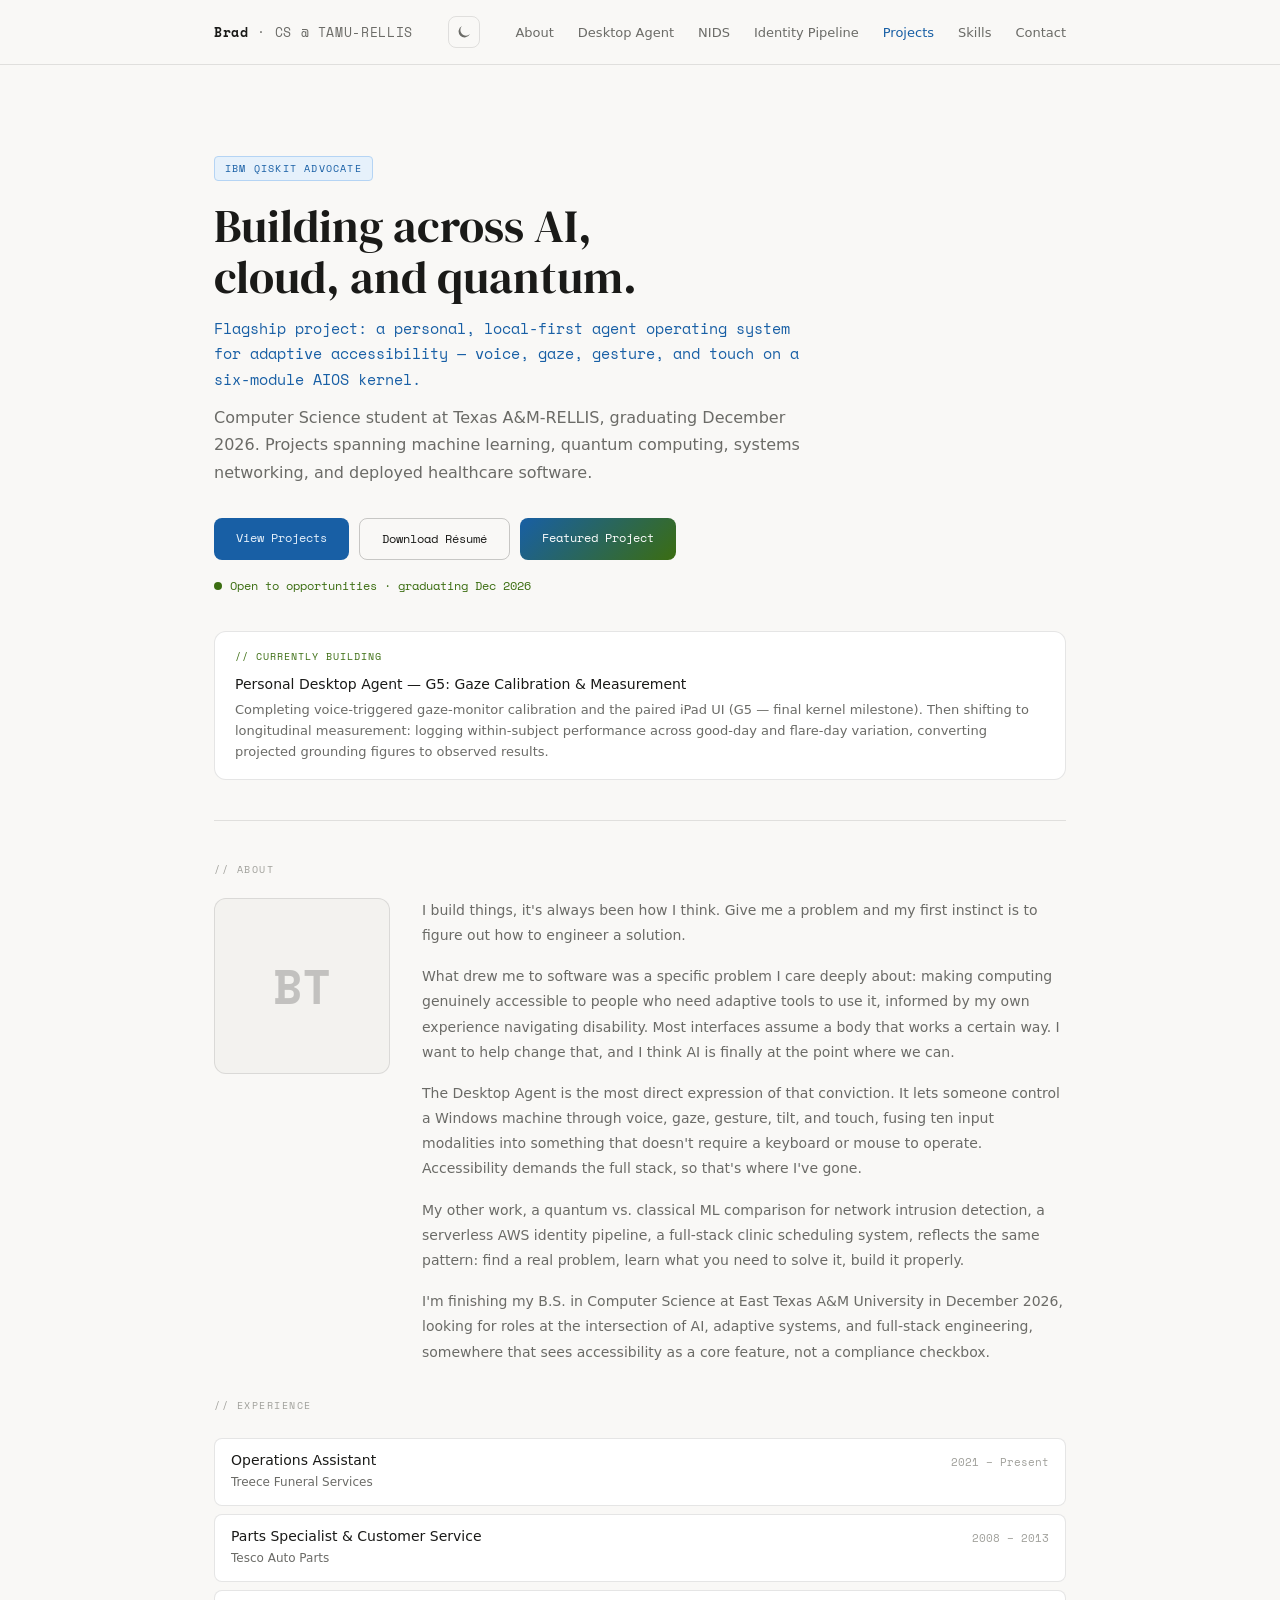
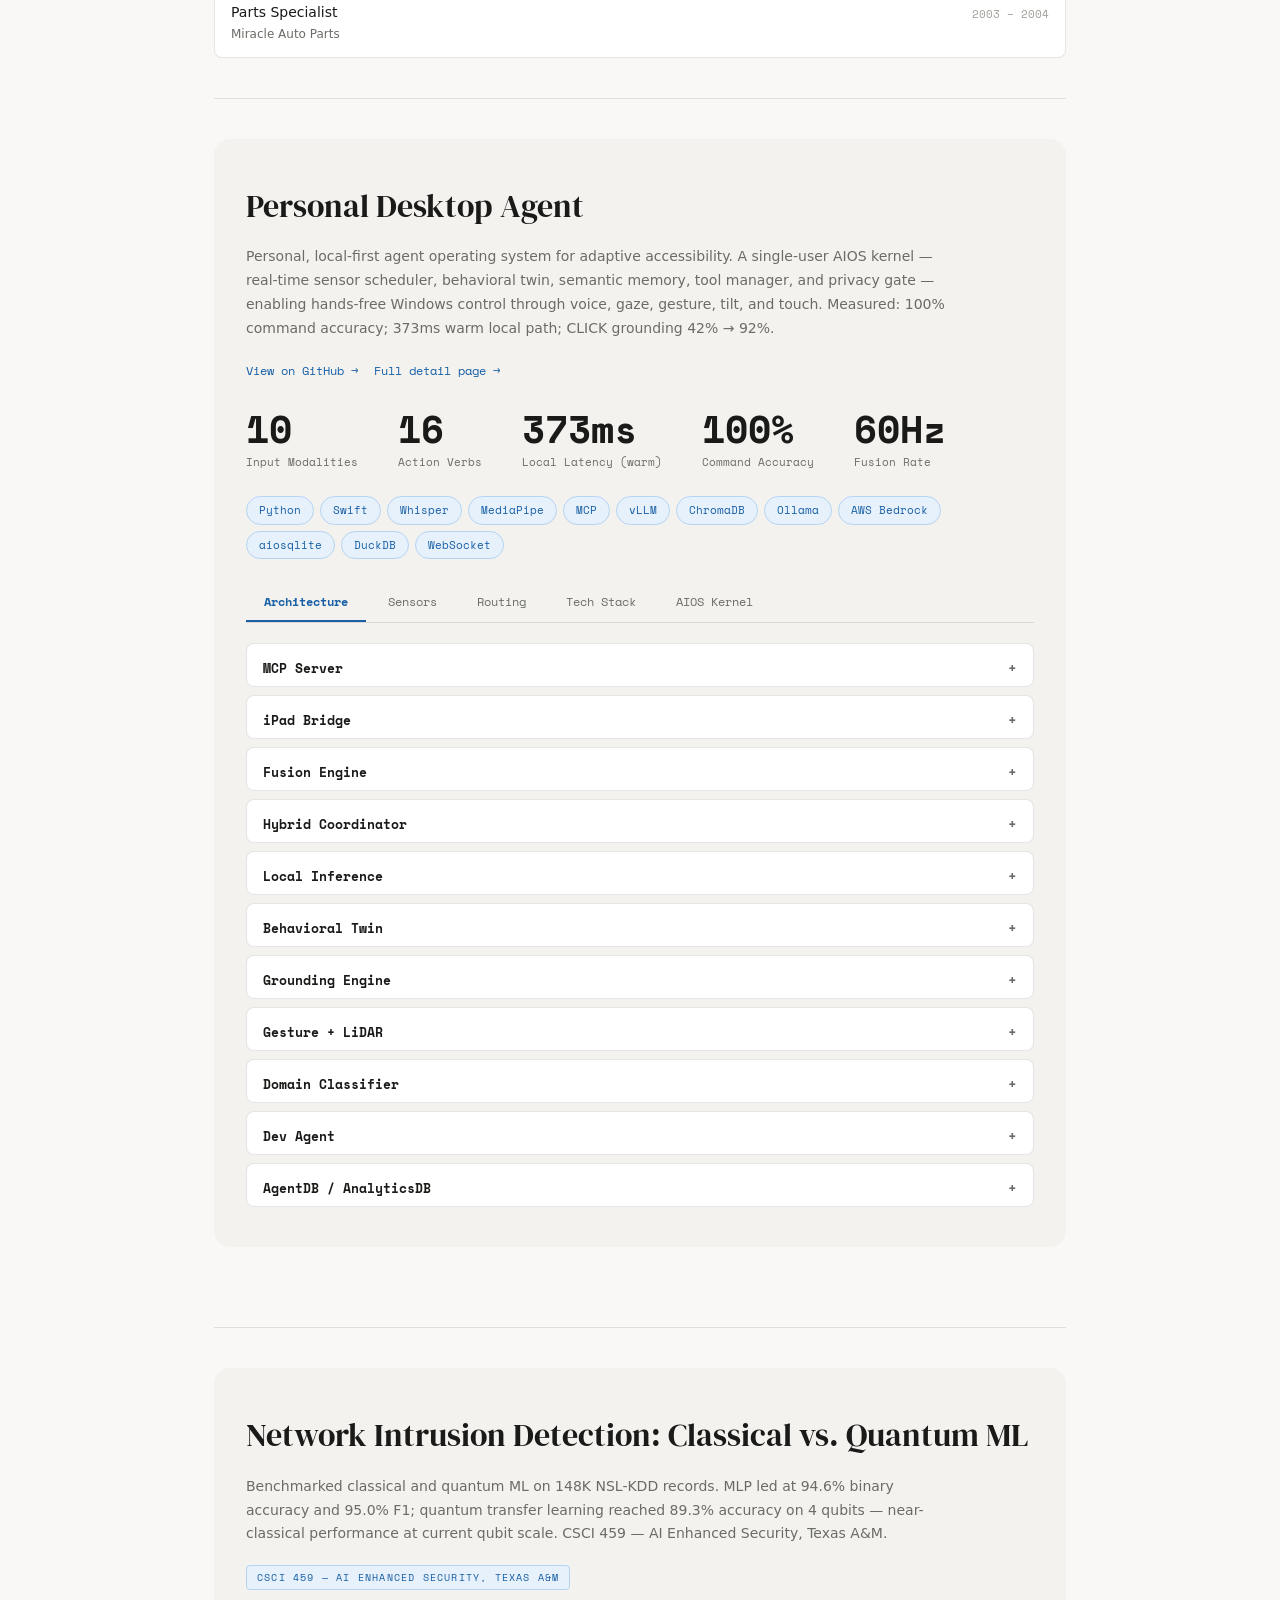
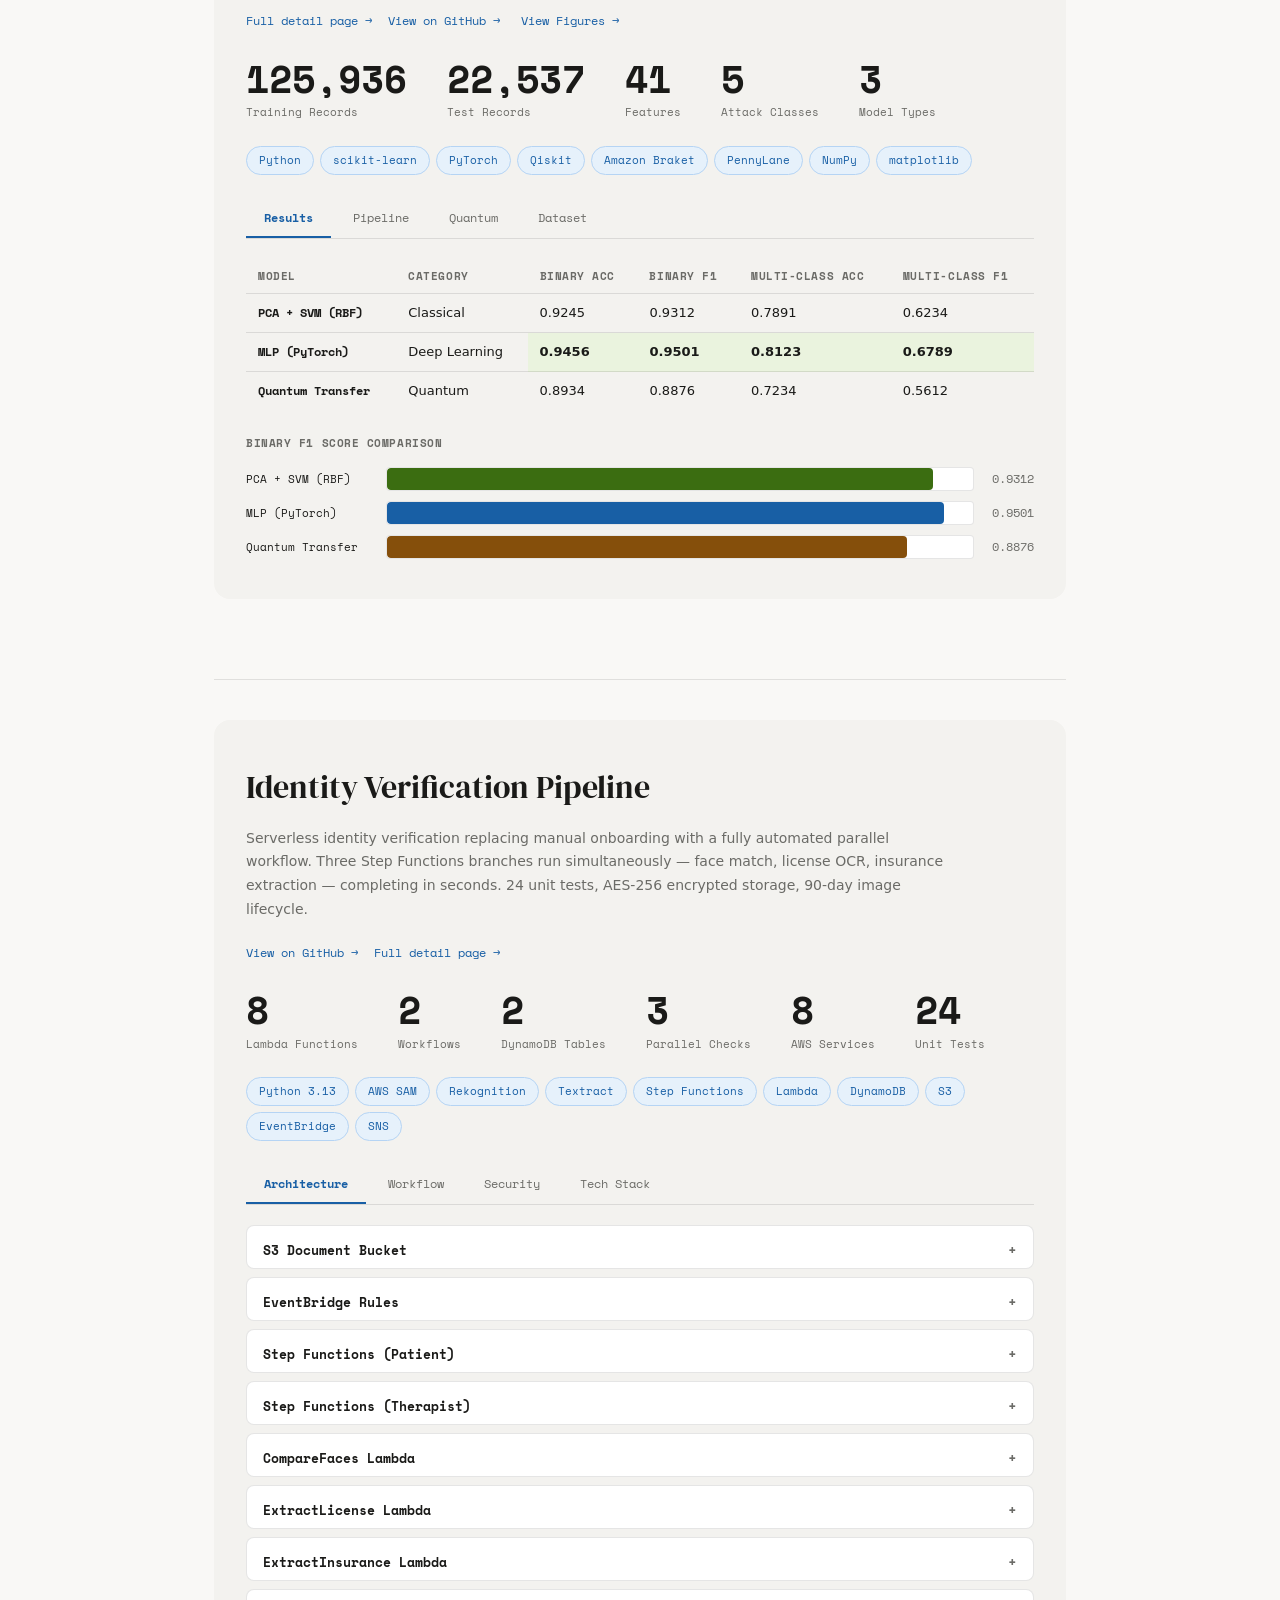
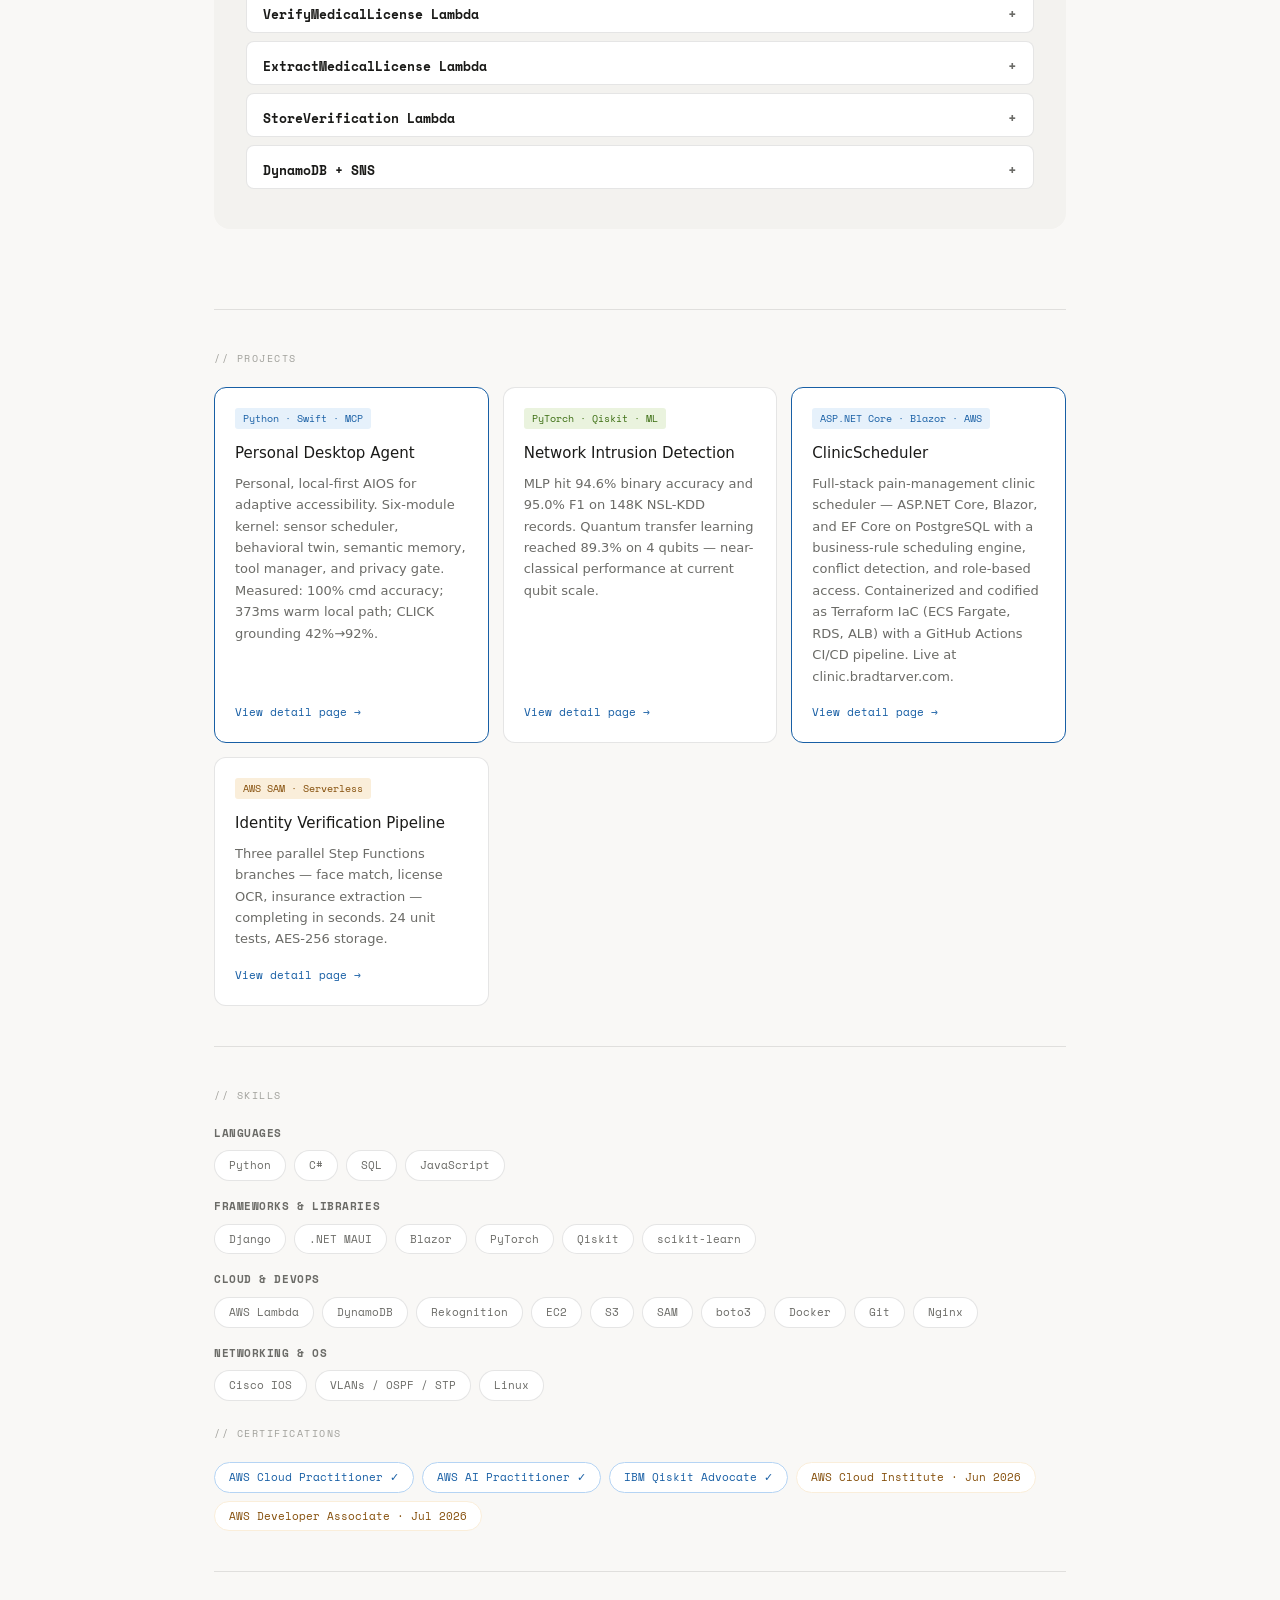
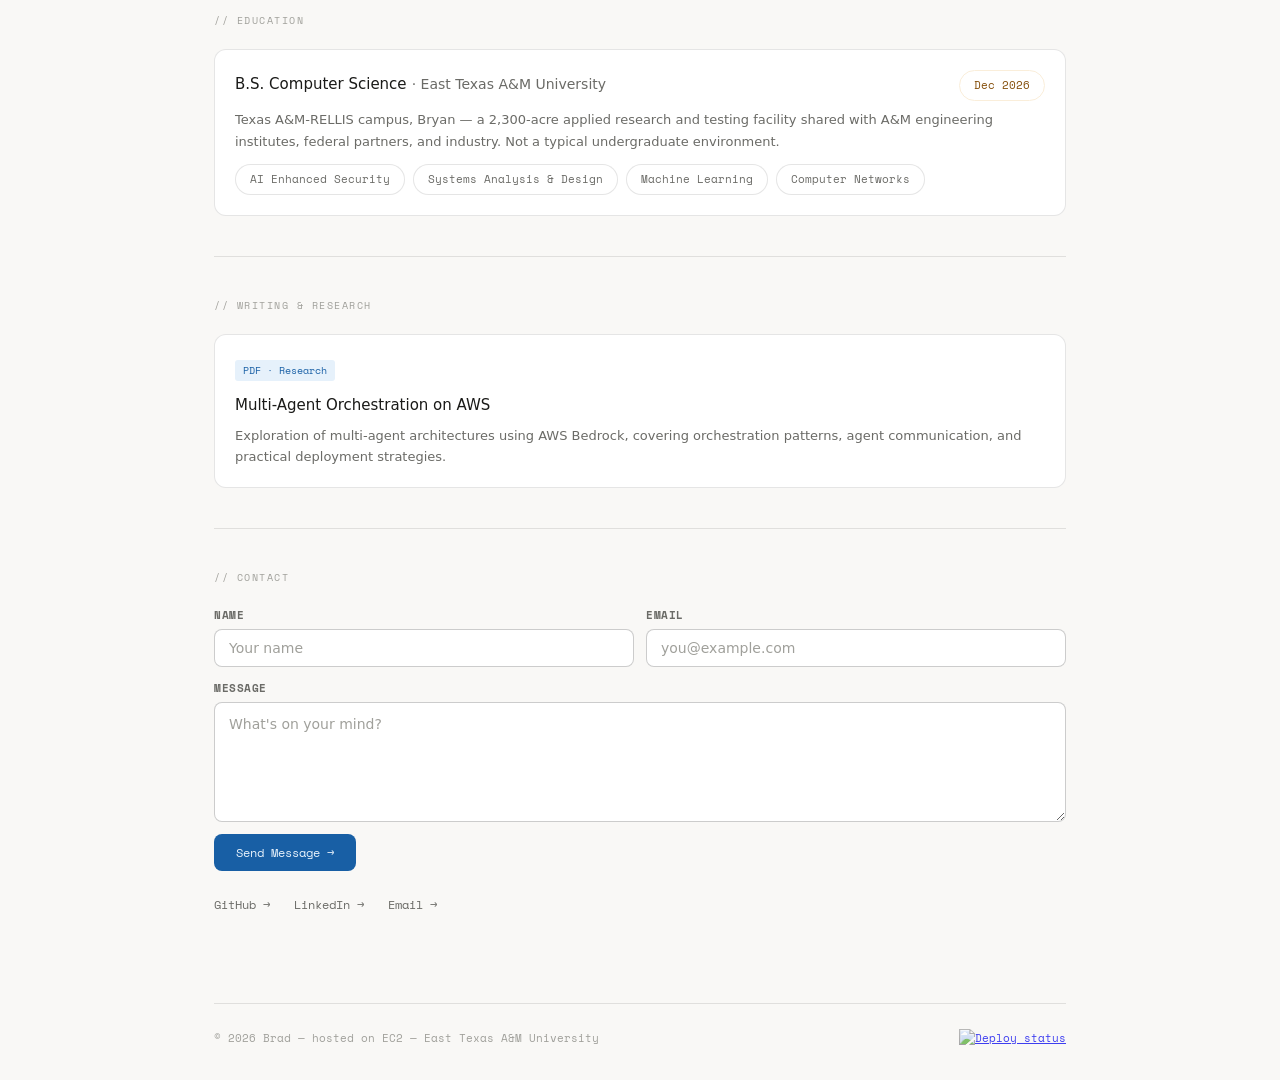
==== commit 9203881e: "content: refresh ClinicScheduler with AWS IaC + CI/CD, fix stack details - Detail page: new "Cloud a" ====
--- a/index.html
+++ b/index.html
@@ -1084,9 +1084,9 @@
   {
     id: 'clinicscheduler',
     name: 'ClinicScheduler',
-    tag: '.NET MAUI · Blazor',
+    tag: 'ASP.NET Core · Blazor · AWS',
     tagClass: 'tag-blue',
-    description: 'Full-stack clinic scheduling with role-based access, patient management, appointment booking, and HL7 FHIR integration. Live at clinic.bradtarver.com — built as a Systems Analysis & Design capstone.',
+    description: 'Full-stack pain-management clinic scheduler — ASP.NET Core, Blazor, and EF Core on PostgreSQL with a business-rule scheduling engine, conflict detection, and role-based access. Containerized and codified as Terraform IaC (ECS Fargate, RDS, ALB) with a GitHub Actions CI/CD pipeline. Live at clinic.bradtarver.com.',
     cta: 'View detail page →',
     type: 'DETAIL_PAGE',
     featured: true,
--- a/style.css
+++ b/style.css
@@ -1406,3 +1406,253 @@
       transition: background 0.15s;
     }
     a.pill:hover { background: var(--blue-bg); }
+
+    /* ══ DESKTOP AGENT DIAGRAMS ══ */
+
+    /* Diagram heading */
+    .da-diagram-label {
+      font-family: var(--mono);
+      font-size: 10px;
+      font-weight: 700;
+      letter-spacing: 0.1em;
+      text-transform: uppercase;
+      color: var(--blue-mid);
+      margin-bottom: 4px;
+    }
+    .da-diagram-title {
+      font-family: var(--serif);
+      font-size: clamp(20px, 3vw, 26px);
+      font-weight: 400;
+      margin-bottom: 1.25rem;
+    }
+
+    /* Note box */
+    .da-note {
+      background: var(--surface);
+      border: 0.5px solid var(--border);
+      border-left: 2px solid var(--blue-mid);
+      border-radius: var(--radius-md);
+      padding: 12px 16px;
+      font-size: 13px;
+      color: var(--muted);
+      line-height: 1.65;
+      margin-top: 1.25rem;
+    }
+    .da-note code { font-family: var(--mono); font-size: 12px; color: var(--blue-mid); }
+
+    /* Diagram 1 — Pipeline */
+    .da-pipeline {
+      display: flex;
+      align-items: stretch;
+      gap: 0;
+      overflow-x: auto;
+      -webkit-overflow-scrolling: touch;
+      scrollbar-width: thin;
+      padding-bottom: 8px;
+    }
+    .da-pipeline::-webkit-scrollbar { height: 6px; }
+    .da-pipeline::-webkit-scrollbar-track { background: var(--surface-2); border-radius: 3px; }
+    .da-pipeline::-webkit-scrollbar-thumb { background: var(--border-md); border-radius: 3px; }
+    .da-stage {
+      display: flex;
+      flex-direction: column;
+      align-items: center;
+      gap: 8px;
+      min-width: 150px;
+      flex: 1;
+    }
+    .da-stage-header {
+      font-family: var(--mono);
+      font-size: 10px;
+      letter-spacing: 0.08em;
+      text-transform: uppercase;
+      color: var(--hint);
+      text-align: center;
+      height: 18px;
+    }
+    .da-stage-box {
+      background: var(--surface);
+      border: 0.5px solid var(--border);
+      border-radius: var(--radius-md);
+      padding: 14px 12px;
+      text-align: center;
+      width: 100%;
+      min-height: 96px;
+      display: flex;
+      flex-direction: column;
+      justify-content: center;
+      align-items: center;
+      gap: 6px;
+    }
+    .da-stage-box.accent  { border: 1px solid var(--blue-border); background: var(--blue-bg); }
+    .da-stage-box.accent2 { border: 1px solid var(--green-text);  background: var(--green-bg); }
+    .da-stage-name { font-family: var(--mono); font-size: 13px; font-weight: 700; color: var(--text); }
+    .da-stage-sub  { font-size: 11px; color: var(--muted); line-height: 1.4; }
+    .da-arrow {
+      display: flex;
+      align-items: center;
+      padding-top: 30px;
+      flex-shrink: 0;
+      width: 26px;
+      justify-content: center;
+      color: var(--blue-mid);
+      opacity: 0.6;
+    }
+    .da-stage-pills { display: flex; flex-direction: column; gap: 4px; width: 100%; margin-top: 4px; }
+    .da-mini-pill {
+      font-family: var(--mono);
+      border-radius: 99px;
+      padding: 3px 8px;
+      font-size: 10px;
+      text-align: center;
+      border: 0.5px solid var(--border-md);
+      color: var(--muted);
+      background: var(--bg);
+    }
+    .da-mini-pill.blue  { color: var(--blue-mid);   background: var(--blue-bg);  border-color: var(--blue-border); }
+    .da-mini-pill.green { color: var(--green-text); background: var(--green-bg); border-color: var(--green-text); }
+    .da-mini-pill.amber { color: var(--amber-text); background: var(--amber-bg); border-color: var(--amber-text); }
+
+    /* Diagram 2 — Modality cards */
+    .da-modality-grid {
+      display: grid;
+      grid-template-columns: repeat(auto-fit, minmax(220px, 1fr));
+      gap: 10px;
+    }
+    .da-modality-card {
+      background: var(--surface);
+      border: 0.5px solid var(--border);
+      border-radius: var(--radius-lg);
+      padding: 18px;
+      transition: transform 0.15s, border-color 0.15s;
+    }
+    .da-modality-card:hover { transform: translateY(-2px); border-color: var(--blue-mid); }
+    .da-modality-name { font-family: var(--mono); font-size: 14px; font-weight: 700; color: var(--text); margin-bottom: 6px; }
+    .da-modality-desc { font-size: 13px; color: var(--muted); line-height: 1.6; margin-bottom: 12px; }
+    .da-modality-tech { font-family: var(--mono); font-size: 11px; color: var(--hint); border-top: 0.5px solid var(--border); padding-top: 10px; line-height: 1.7; }
+    .da-modality-tech span { color: var(--text); }
+
+    /* Diagram 3 — Priority list */
+    .da-priority-list { display: flex; flex-direction: column; gap: 8px; }
+    .da-priority-row {
+      display: flex;
+      align-items: center;
+      gap: 14px;
+      background: var(--surface);
+      border: 0.5px solid var(--border);
+      border-radius: var(--radius-md);
+      padding: 12px 16px;
+    }
+    .da-priority-num {
+      font-family: var(--mono);
+      font-size: 15px;
+      font-weight: 700;
+      color: var(--blue-mid);
+      width: 22px;
+      text-align: center;
+      flex-shrink: 0;
+    }
+    .da-priority-info { flex: 1; min-width: 0; }
+    .da-priority-name { font-size: 14px; font-weight: 500; color: var(--text); }
+    .da-priority-detail { font-size: 12px; color: var(--muted); margin-top: 2px; line-height: 1.5; }
+    .da-priority-bar-wrap { width: 110px; flex-shrink: 0; }
+    .da-priority-bar-bg { background: var(--surface-2); border-radius: 99px; height: 6px; overflow: hidden; }
+    .da-priority-bar { height: 6px; border-radius: 99px; background: var(--accent-gradient); }
+    .da-latency { font-family: var(--mono); font-size: 11px; color: var(--muted); margin-top: 5px; text-align: right; }
+
+    /* Diagram 4 — Verb chips */
+    .da-vocab-group { margin-bottom: 1.5rem; }
+    .da-vocab-group:last-child { margin-bottom: 0; }
+    .da-vocab-label {
+      font-family: var(--mono);
+      font-size: 11px;
+      font-weight: 700;
+      text-transform: uppercase;
+      letter-spacing: 0.05em;
+      margin-bottom: 10px;
+    }
+    .da-vocab-label.access { color: var(--blue-mid); }
+    .da-vocab-label.dev    { color: var(--amber-text); }
+    .da-verb-grid { display: flex; flex-wrap: wrap; gap: 6px; }
+    .da-verb-chip {
+      font-family: var(--mono);
+      font-size: 12px;
+      font-weight: 700;
+      border-radius: var(--radius-md);
+      padding: 8px 14px;
+      letter-spacing: 0.03em;
+    }
+    .da-verb-chip.access { color: var(--blue-mid);   background: var(--blue-bg);  border: 0.5px solid var(--blue-border); }
+    .da-verb-chip.dev    { color: var(--amber-text); background: var(--amber-bg); border: 0.5px solid var(--amber-text); }
+
+    /* Diagram 5 — Gate flow */
+    .da-gate-grid { display: grid; grid-template-columns: 1fr 1fr; gap: 1.5rem; }
+    .da-gate-flow { display: flex; flex-direction: column; gap: 8px; }
+    .da-gate-step { display: flex; gap: 14px; align-items: flex-start; }
+    .da-gate-circle {
+      width: 40px;
+      height: 40px;
+      border-radius: 50%;
+      display: flex;
+      align-items: center;
+      justify-content: center;
+      font-family: var(--mono);
+      font-size: 13px;
+      font-weight: 700;
+      flex-shrink: 0;
+      background: var(--blue-bg);
+      color: var(--blue-mid);
+      border: 1px solid var(--blue-border);
+    }
+    .da-gate-circle.warn { background: var(--amber-bg); color: var(--amber-text); border-color: var(--amber-text); }
+    .da-gate-content {
+      background: var(--surface);
+      border: 0.5px solid var(--border);
+      border-radius: var(--radius-md);
+      padding: 12px 16px;
+      flex: 1;
+      min-width: 0;
+    }
+    .da-gate-title { font-family: var(--mono); font-size: 13px; font-weight: 700; color: var(--text); margin-bottom: 4px; }
+    .da-gate-desc { font-size: 12px; color: var(--muted); line-height: 1.55; }
+    .da-gate-outcome {
+      display: inline-block;
+      margin-top: 8px;
+      font-family: var(--mono);
+      font-size: 10px;
+      font-weight: 700;
+      padding: 3px 8px;
+      border-radius: 4px;
+      background: var(--green-bg);
+      color: var(--green-text);
+    }
+    .da-gate-outcome.warn { background: var(--amber-bg); color: var(--amber-text); }
+
+    /* Diagram 6 — Tech stack cards */
+    .da-stack-grid {
+      display: grid;
+      grid-template-columns: repeat(auto-fit, minmax(200px, 1fr));
+      gap: 10px;
+    }
+    .da-stack-card {
+      background: var(--surface);
+      border: 0.5px solid var(--border);
+      border-radius: var(--radius-lg);
+      padding: 16px;
+    }
+    .da-stack-label {
+      font-family: var(--mono);
+      font-size: 11px;
+      font-weight: 700;
+      text-transform: uppercase;
+      letter-spacing: 0.05em;
+      margin-bottom: 10px;
+    }
+    .da-stack-label.blue  { color: var(--blue-mid); }
+    .da-stack-label.green { color: var(--green-text); }
+    .da-stack-label.amber { color: var(--amber-text); }
+    .da-stack-list { font-size: 13px; color: var(--muted); line-height: 1.9; }
+
+    @media (max-width: 600px) {
+      .da-gate-grid { grid-template-columns: 1fr; }
+    }
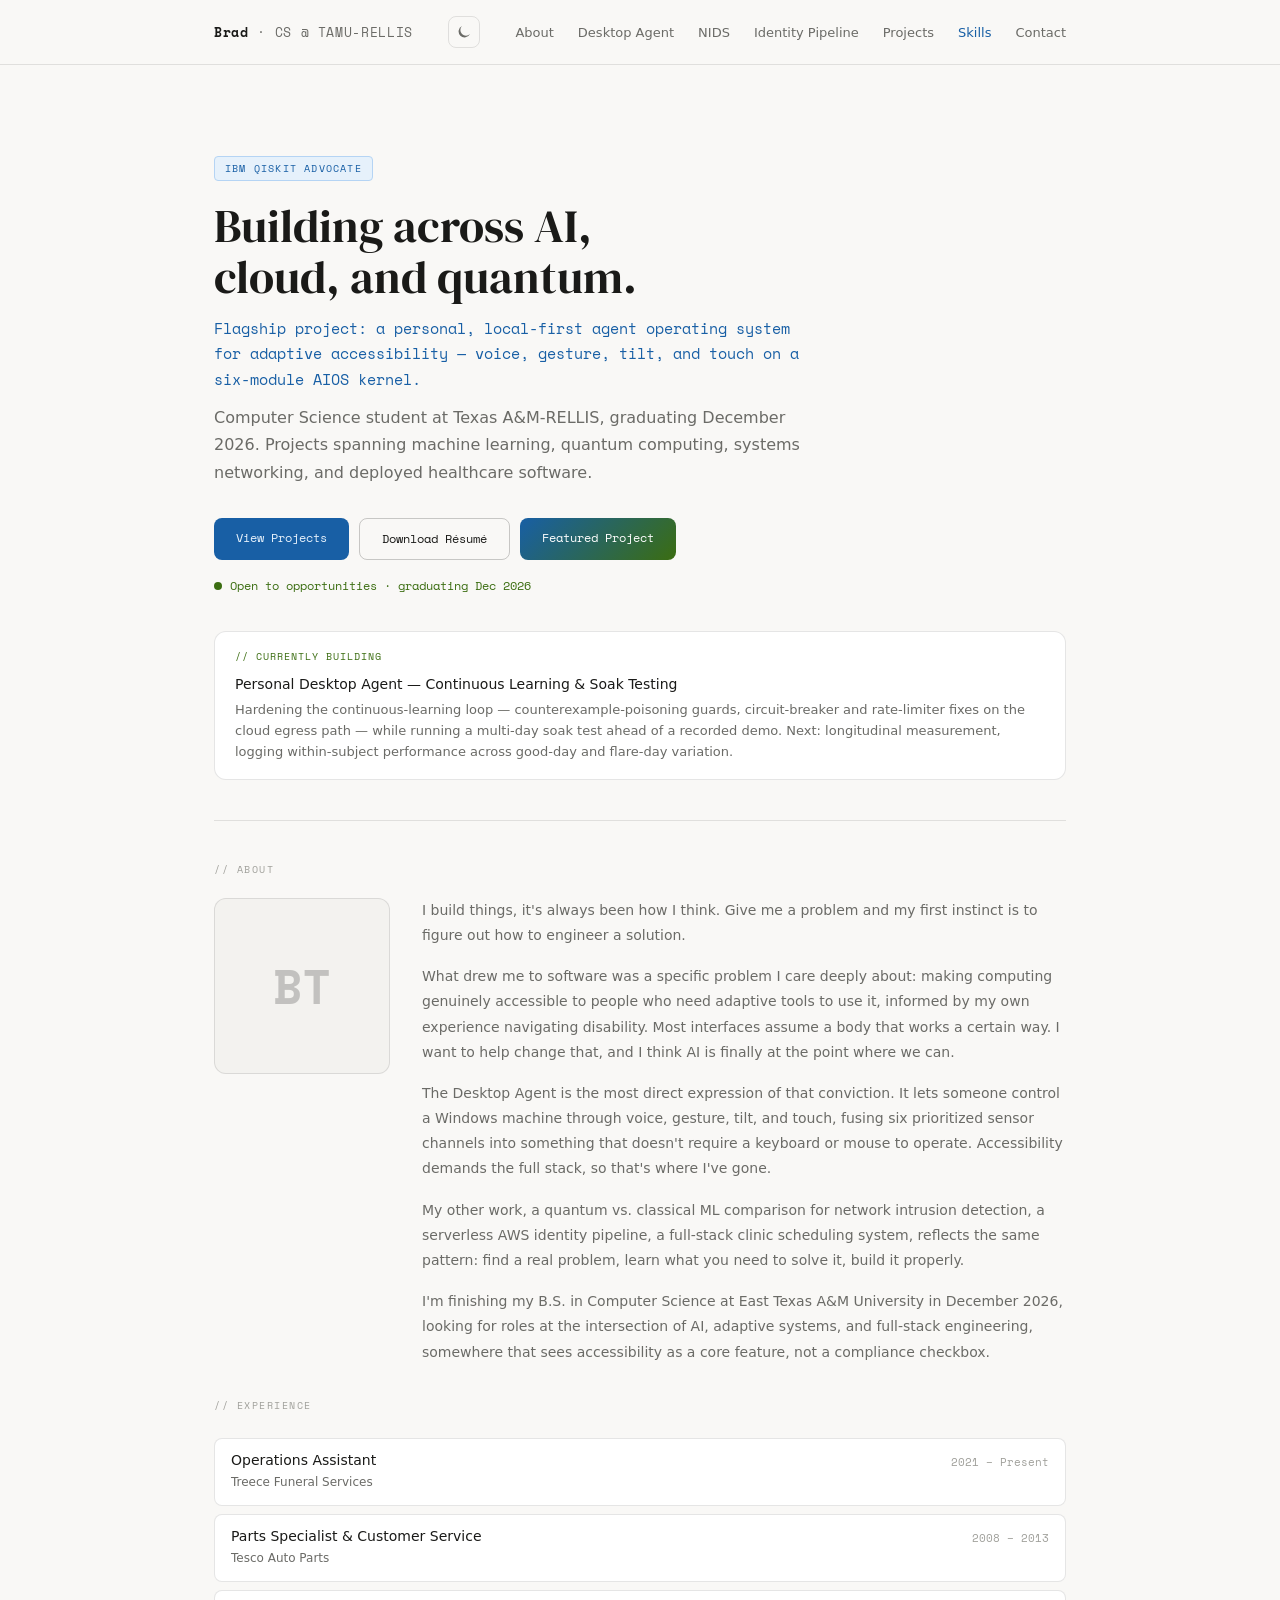
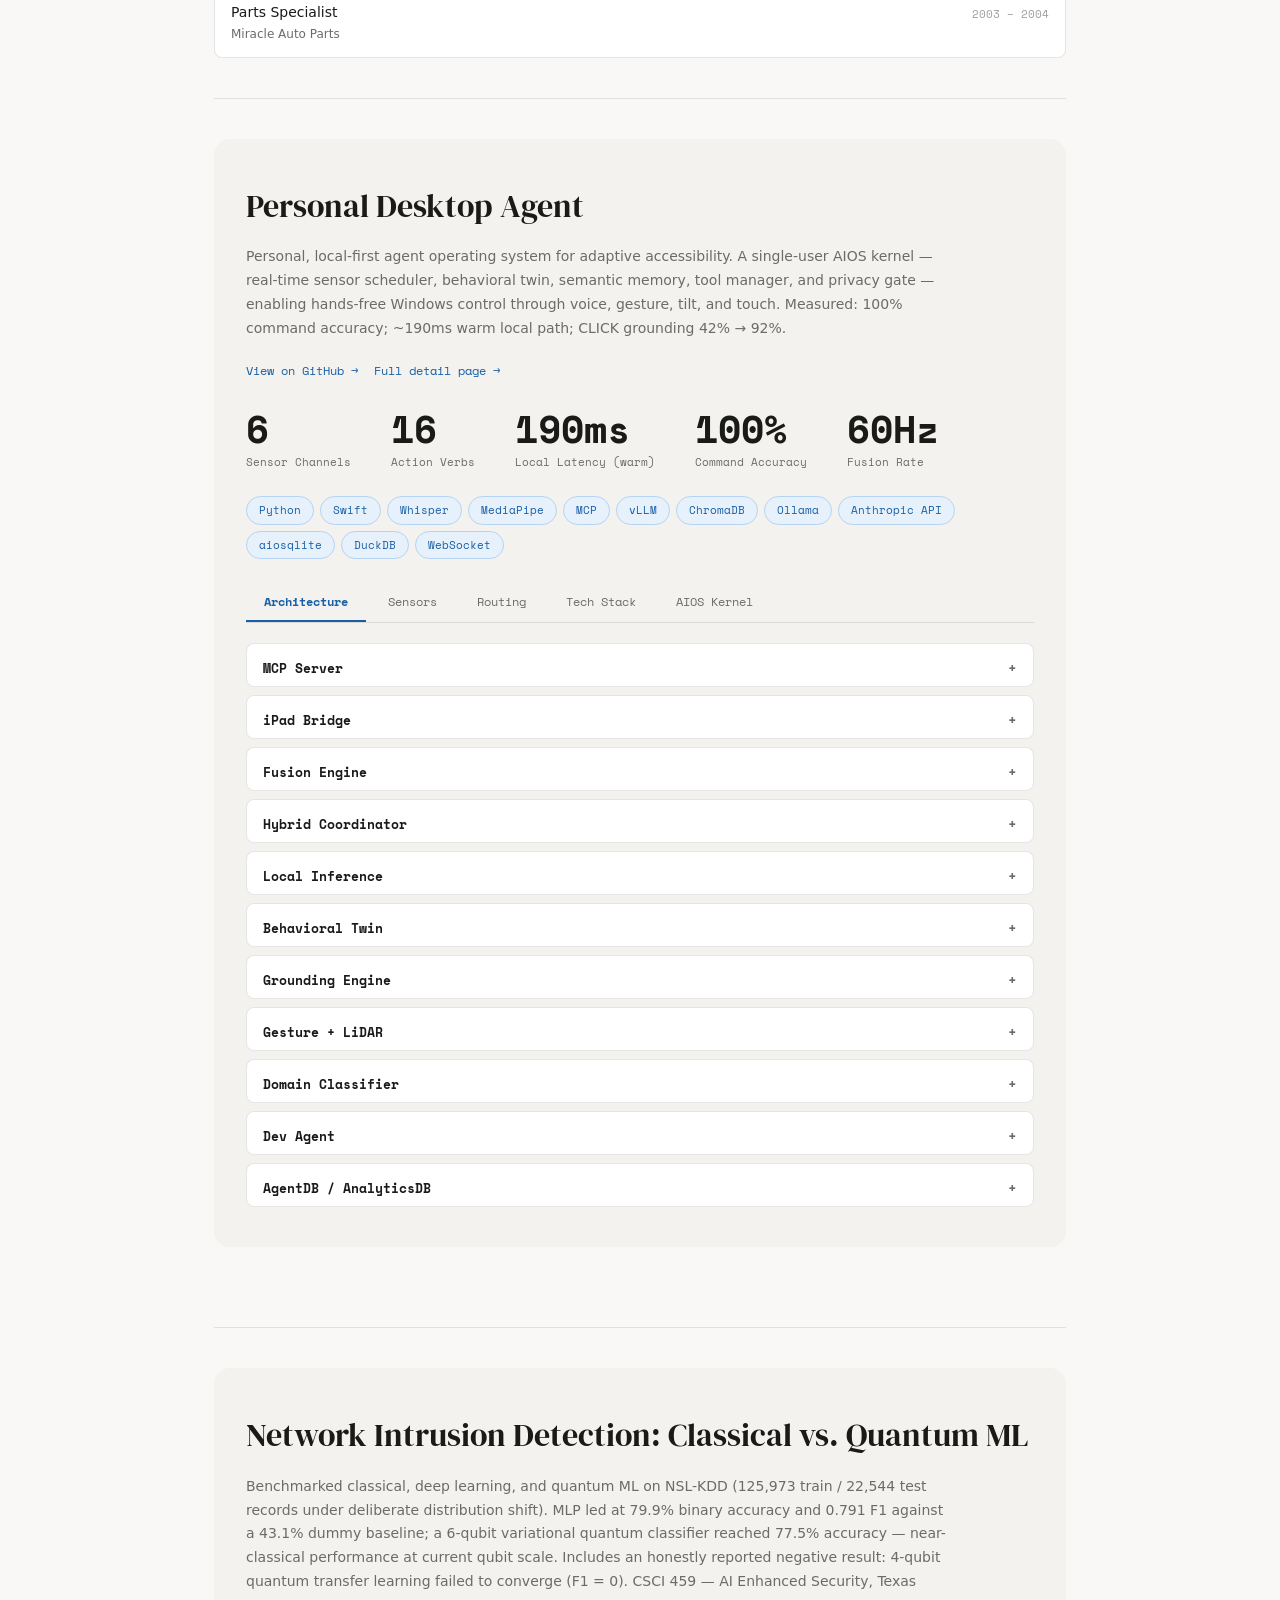
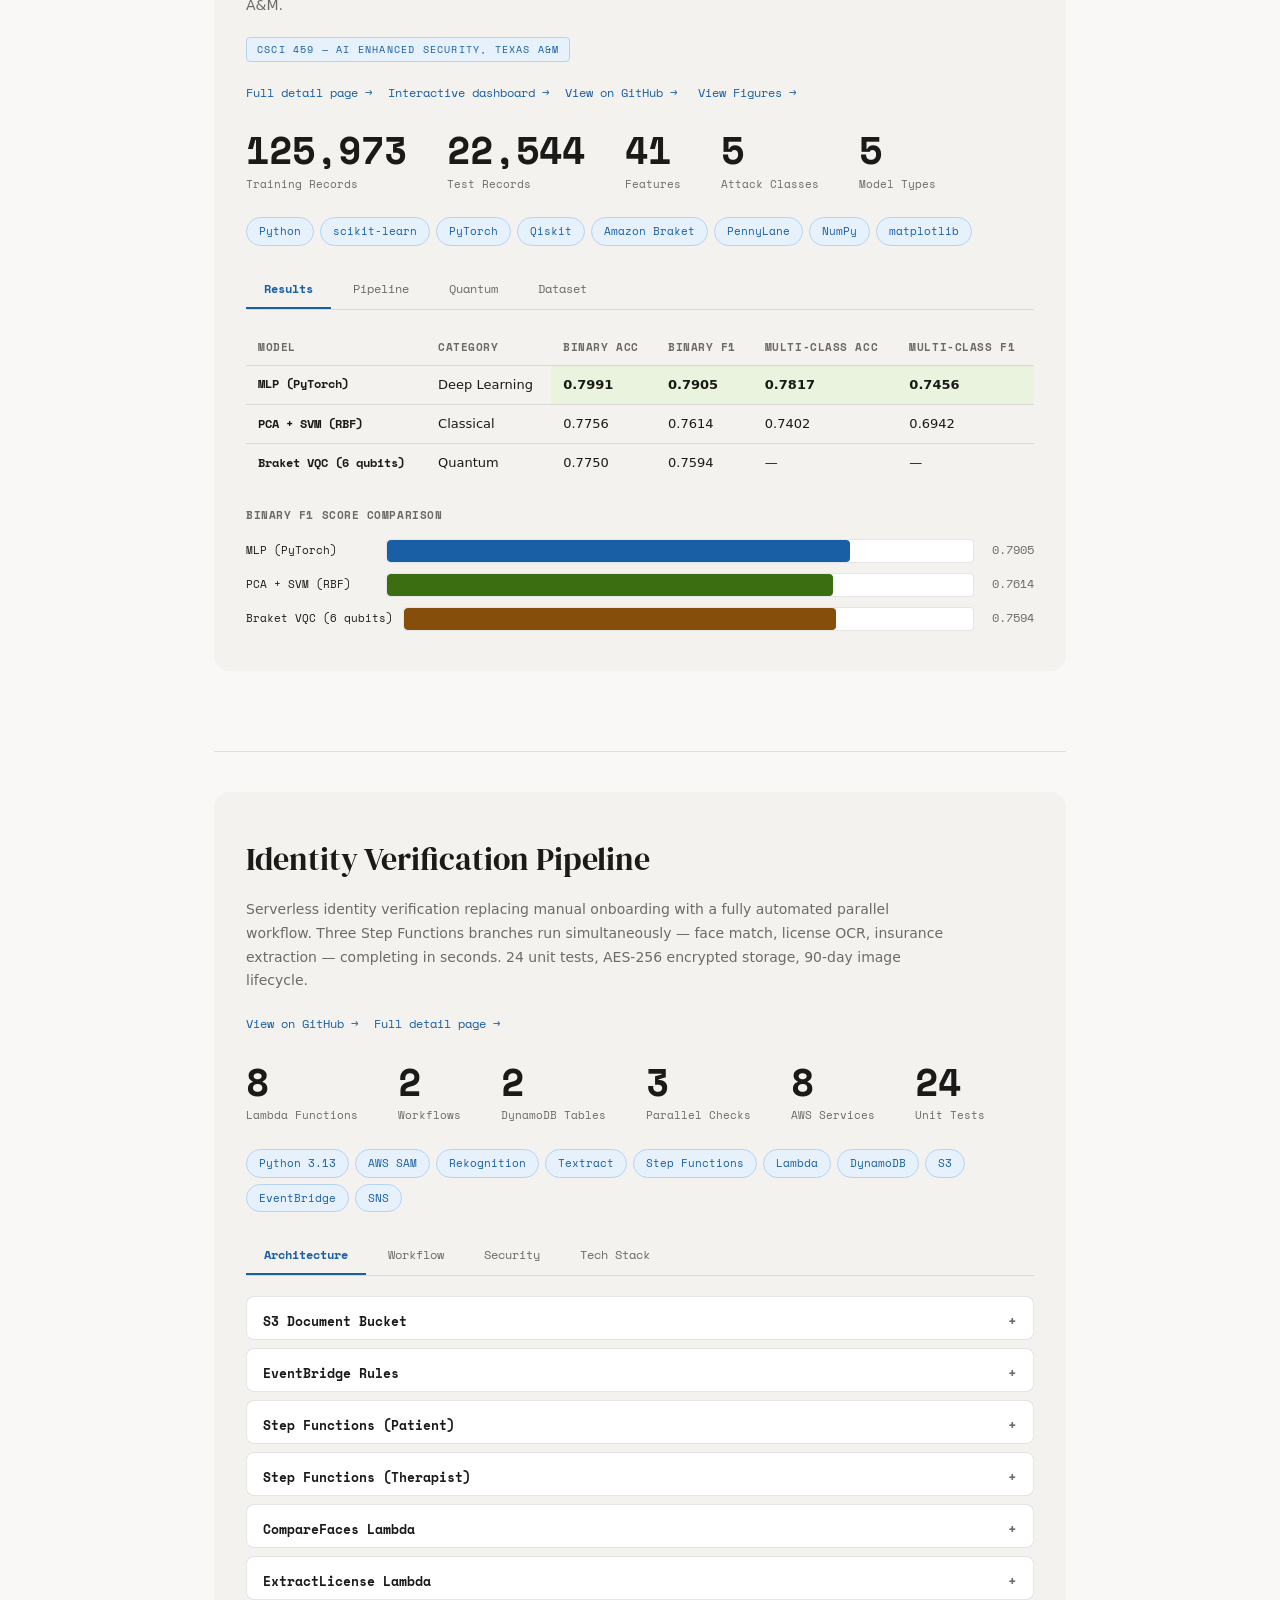
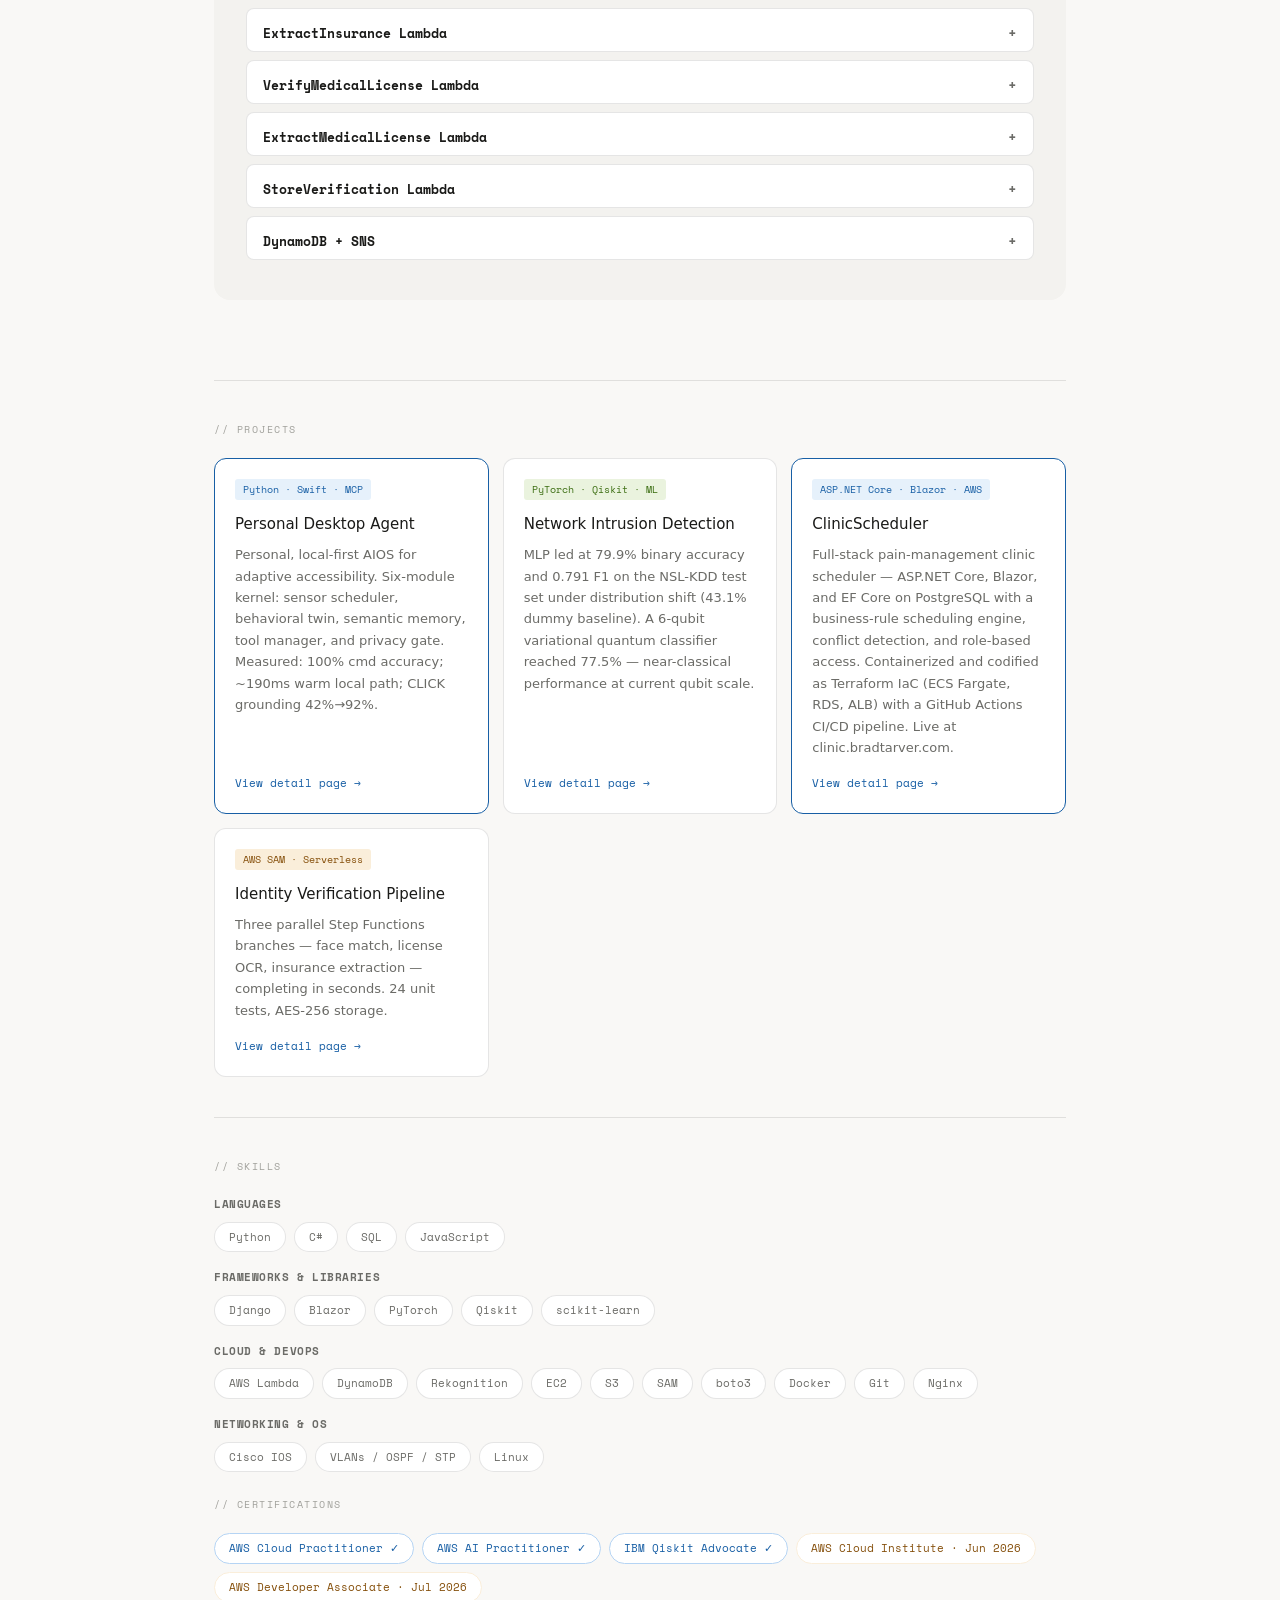
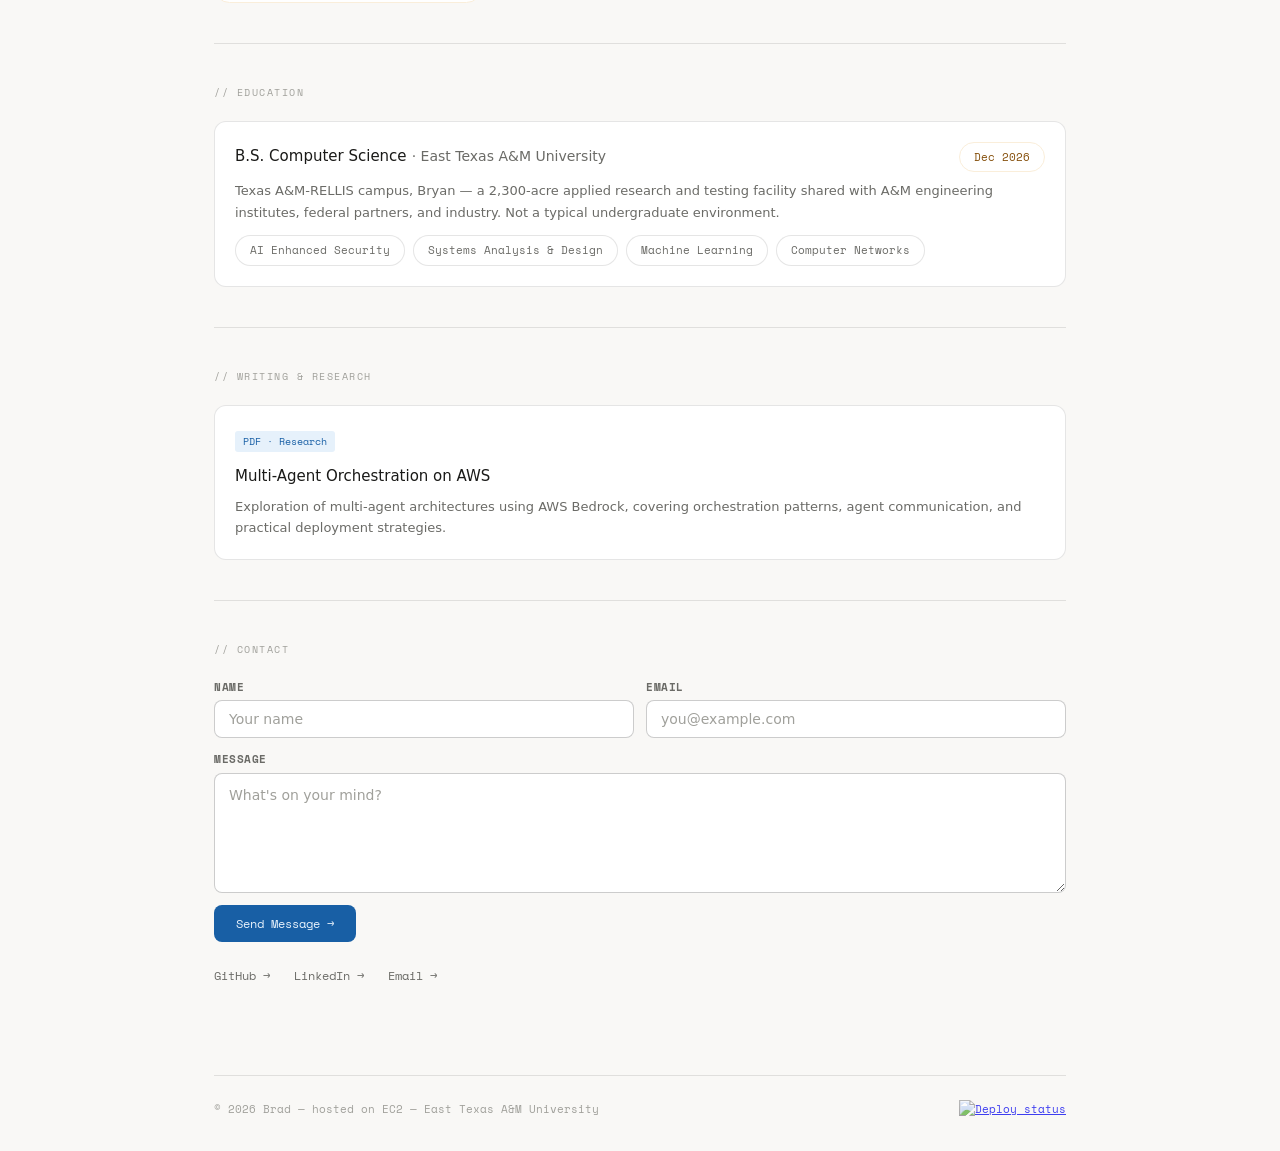
==== commit 3305e722: "content: align all project pages with implementations; publish NIDS dashboard - Fix Desktop Agent Gi" ====
--- a/index.html
+++ b/index.html
@@ -12,13 +12,13 @@
   <meta property="og:description" content="Portfolio — machine learning, quantum computing, systems networking, and healthcare software." />
   <meta property="og:type" content="website" />
   <meta property="og:url" content="https://bradtarver.com" />
-  <meta property="og:image" content="https://bradtarver.com/assets/og-image.svg" />
+  <meta property="og:image" content="https://bradtarver.com/assets/og-image.png" />
 
   <!-- Twitter Card -->
   <meta name="twitter:card" content="summary_large_image" />
   <meta name="twitter:title" content="Brad Tarver · CS @ TAMU-RELLIS" />
   <meta name="twitter:description" content="Portfolio — machine learning, quantum computing, systems networking, and healthcare software." />
-  <meta name="twitter:image" content="https://bradtarver.com/assets/og-image.svg" />
+  <meta name="twitter:image" content="https://bradtarver.com/assets/og-image.png" />
 
   <!-- Favicon (inline SVG) -->
   <link rel="icon" href="data:image/svg+xml,<svg xmlns='http://www.w3.org/2000/svg' viewBox='0 0 100 100'><rect width='100' height='100' rx='16' fill='%23185FA5'/><text x='50' y='68' font-family='system-ui' font-size='48' font-weight='700' fill='white' text-anchor='middle'>BT</text></svg>" />
@@ -127,7 +127,7 @@
   <section class="hero">
     <div class="badge">IBM Qiskit Advocate</div>
     <h1>Building across AI,<br>cloud, and quantum.</h1>
-    <p class="hero-tagline">Flagship project: a personal, local-first agent operating system for adaptive accessibility &mdash; voice, gaze, gesture, and touch on a six-module AIOS kernel.</p>
+    <p class="hero-tagline">Flagship project: a personal, local-first agent operating system for adaptive accessibility &mdash; voice, gesture, tilt, and touch on a six-module AIOS kernel.</p>
     <p class="hero-sub">
       Computer Science student at Texas A&amp;M-RELLIS, graduating December 2026.
       Projects spanning machine learning, quantum computing, systems networking,
@@ -146,8 +146,8 @@
 
     <div class="currently-building">
       <div class="currently-building-label">// Currently building</div>
-      <p class="currently-building-title">Personal Desktop Agent — G5: Gaze Calibration &amp; Measurement</p>
-      <p class="currently-building-desc">Completing voice-triggered gaze-monitor calibration and the paired iPad UI (G5 — final kernel milestone). Then shifting to longitudinal measurement: logging within-subject performance across good-day and flare-day variation, converting projected grounding figures to observed results.</p>
+      <p class="currently-building-title">Personal Desktop Agent — Continuous Learning &amp; Soak Testing</p>
+      <p class="currently-building-desc">Hardening the continuous-learning loop &mdash; counterexample-poisoning guards, circuit-breaker and rate-limiter fixes on the cloud egress path &mdash; while running a multi-day soak test ahead of a recorded demo. Next: longitudinal measurement, logging within-subject performance across good-day and flare-day variation.</p>
     </div>
   </section>
 
@@ -167,7 +167,7 @@
       <div class="about-bio">
         <p>I build things, it's always been how I think. Give me a problem and my first instinct is to figure out how to engineer a solution.</p>
         <p>What drew me to software was a specific problem I care deeply about: making computing genuinely accessible to people who need adaptive tools to use it, informed by my own experience navigating disability. Most interfaces assume a body that works a certain way. I want to help change that, and I think AI is finally at the point where we can.</p>
-        <p>The Desktop Agent is the most direct expression of that conviction. It lets someone control a Windows machine through voice, gaze, gesture, tilt, and touch, fusing ten input modalities into something that doesn't require a keyboard or mouse to operate. Accessibility demands the full stack, so that's where I've gone.</p>
+        <p>The Desktop Agent is the most direct expression of that conviction. It lets someone control a Windows machine through voice, gesture, tilt, and touch, fusing six prioritized sensor channels into something that doesn't require a keyboard or mouse to operate. Accessibility demands the full stack, so that's where I've gone.</p>
         <p>My other work, a quantum vs. classical ML comparison for network intrusion detection, a serverless AWS identity pipeline, a full-stack clinic scheduling system, reflects the same pattern: find a real problem, learn what you need to solve it, build it properly.</p>
         <p>I'm finishing my B.S. in Computer Science at East Texas A&amp;M University in December 2026, looking for roles at the intersection of AI, adaptive systems, and full-stack engineering, somewhere that sees accessibility as a core feature, not a compliance checkbox.</p>
       </div>
@@ -247,7 +247,6 @@
         <div class="skills-group-label">Frameworks &amp; Libraries</div>
         <div class="skills-row">
           <span class="pill">Django</span>
-          <span class="pill">.NET MAUI</span>
           <span class="pill">Blazor</span>
           <span class="pill">PyTorch</span>
           <span class="pill">Qiskit</span>
@@ -372,52 +371,48 @@
 /* ── DESKTOP AGENT CONFIG ─────────────────────────────────────────── */
 const DESKTOP_AGENT = {
   name: 'Personal Desktop Agent',
-  description: 'Personal, local-first agent operating system for adaptive accessibility. A single-user AIOS kernel &mdash; real-time sensor scheduler, behavioral twin, semantic memory, tool manager, and privacy gate &mdash; enabling hands-free Windows control through voice, gaze, gesture, tilt, and touch. Measured: 100% command accuracy; 373ms warm local path; CLICK grounding 42% &rarr; 92%.',
-  repoUrl: 'https://github.com/Bradly187/Personal_Desktop_Agent',
+  description: 'Personal, local-first agent operating system for adaptive accessibility. A single-user AIOS kernel &mdash; real-time sensor scheduler, behavioral twin, semantic memory, tool manager, and privacy gate &mdash; enabling hands-free Windows control through voice, gesture, tilt, and touch. Measured: 100% command accuracy; ~190ms warm local path; CLICK grounding 42% &rarr; 92%.',
+  repoUrl: 'https://github.com/Bradly187/Personal-Desktop-Agent',
   detailUrl: '/projects/desktop-agent.html',
   stats: [
-    { value: 10, label: 'Input Modalities' },
+    { value: 6, label: 'Sensor Channels' },
     { value: 16, label: 'Action Verbs' },
-    { value: 373, suffix: 'ms', label: 'Local Latency (warm)' },
+    { value: 190, suffix: 'ms', label: 'Local Latency (warm)' },
     { value: 100, suffix: '%', label: 'Command Accuracy' },
     { value: 60, suffix: 'Hz', label: 'Fusion Rate' },
   ],
-  techBadges: ['Python', 'Swift', 'Whisper', 'MediaPipe', 'MCP', 'vLLM', 'ChromaDB', 'Ollama', 'AWS Bedrock', 'aiosqlite', 'DuckDB', 'WebSocket'],
+  techBadges: ['Python', 'Swift', 'Whisper', 'MediaPipe', 'MCP', 'vLLM', 'ChromaDB', 'Ollama', 'Anthropic API', 'aiosqlite', 'DuckDB', 'WebSocket'],
   architecture: [
-    { name: 'MCP Server', desc: 'Exposes 14 desktop control tools (mouse, keyboard, screen, windows) to Claude via stdio transport. Executes 16 action verbs across all input channels.' },
-    { name: 'iPad Bridge', desc: 'WebSocket server handling 13 incoming sensor message types and 4 outgoing reply types, dispatching to processing pipelines.' },
-    { name: 'Fusion Engine', desc: 'Merges 10 input modalities at 60Hz using fixed-priority arbitration (10 levels) with conflict detection when multiple cursor sources are active simultaneously.' },
+    { name: 'MCP Server', desc: 'Exposes 15 desktop control tools (mouse, keyboard, screen, windows) to Claude via stdio transport. Executes 16 action verbs across all input channels.' },
+    { name: 'iPad Bridge', desc: 'WebSocket server handling 23 incoming sensor message types and 6 outgoing reply types, dispatching to processing pipelines.' },
+    { name: 'Fusion Engine', desc: 'Merges sensor input at 60Hz using fixed-priority arbitration (6 levels) with conflict detection when multiple cursor sources are active simultaneously.' },
     { name: 'Hybrid Coordinator', desc: '5-gate routing engine (Gate 0 privacy + Gates 1–4) deciding local vs. cloud inference based on confidence, complexity, and GPU load.' },
-    { name: 'Local Inference', desc: 'Whisper large-v3 + llama3.1:8b on RTX 5090 (Ollama); vLLM 0.21.0 confirmed working via Ubuntu WSL2, CUDA 12.8 / sm_120. Measured: 100% accuracy; 373ms warm median.' },
+    { name: 'Local Inference', desc: 'Whisper large-v3 + llama3.1:8b on RTX 5090 (Ollama); vLLM 0.21.0 confirmed working via Ubuntu WSL2, CUDA 12.8 / sm_120. Measured: 100% accuracy; ~190ms warm p50.' },
     { name: 'Behavioral Twin', desc: 'Persistent per-user state model (BehavioralTwinState + pain-day engine). On flare days: VAD and logprob floors relax, gesture velocity floors drop to p10 of observed samples (&minus;30%), fusion confidence thresholds loosen across six axes.' },
     { name: 'Grounding Engine', desc: '4-tier fallback (UIAutomation &rarr; vision API &rarr; OCR &rarr; clarify) raises CLICK resolution from ~42% to ~92%. Resolves ambiguous targets before invoking the model.' },
     { name: 'Gesture + LiDAR', desc: 'MediaPipe hand landmark detection for POINT/PINCH/OPEN_PALM/FIST; LiDAR depth map (256&times;192) used for 3D pinch distance validation at &lt;30mm threshold.' },
     { name: 'Domain Classifier', desc: 'Keyword-scoring classifier routes commands to the accessibility pipeline or one of 5 dev domains (CODE/MATH/VISION/PLAN/GENERAL).' },
     { name: 'Dev Agent', desc: 'Plan&rarr;execute&rarr;reflect agentic loop; selects specialist model per domain via ModelRouter; emits 5 dev verbs (WRITE_FILE, RUN_TERMINAL, EXPLAIN, SEARCH_WEB, READ_SCREEN).' },
-    { name: 'AgentDB / AnalyticsDB', desc: 'aiosqlite 27-table pipeline store + DuckDB benchmark analytics; ChromaDB + MiniLM-L6 semantic few-shot retrieval for routing decisions. Jaccard fallback.' },
+    { name: 'AgentDB / AnalyticsDB', desc: 'aiosqlite 43-table pipeline store + DuckDB benchmark analytics; ChromaDB + MiniLM-L6 semantic few-shot retrieval for routing decisions. Jaccard fallback.' },
   ],
   aiosKernel: [
-    { module: 'Scheduler', impl: 'fusion_engine.py', note: '60Hz tick loop; 10-level fixed-priority arbitration over physical sensor channels — multimodal, not text-agent, scheduling' },
+    { module: 'Scheduler', impl: 'fusion_engine.py', note: '60Hz tick loop; 6-level fixed-priority arbitration over physical sensor channels — multimodal, not text-agent, scheduling' },
     { module: 'Context manager', impl: 'behavioral_twin_state.py + per-command assembly', note: 'User physiological state + few-shot context assembled before each gate decision' },
     { module: 'Memory manager', impl: 'semantic_memory.py (ChromaDB / MiniLM)', note: 'Semantic few-shot retrieval; Jaccard fallback for routing decisions' },
-    { module: 'Storage manager', impl: 'db.py — AgentDB (27 tables) + DuckDB', note: 'All pipeline writes; analytics and benchmark history' },
-    { module: 'Tool manager', impl: 'mcp_server/ (14 tools) + command_executor.py (16 verbs)', note: 'Standard MCP transport for the Claude-control path' },
+    { module: 'Storage manager', impl: 'db.py — AgentDB (43 tables) + DuckDB', note: 'All pipeline writes; analytics and benchmark history' },
+    { module: 'Tool manager', impl: 'mcp_server/ (15 tools) + command_executor.py (16 verbs)', note: 'Standard MCP transport for the Claude-control path' },
     { module: 'Access manager', impl: 'Gate 0 + approval_hook.py + audit_log.py', note: 'Append-only audit log; voice-confirmed write gate; privacy filter strips raw sensor data before any cloud call' },
   ],
   sensors: [
-    { priority: 1, source: 'iPad Touch Command', latency: '<100ms', gate: 'Immediate — bypasses LLM' },
-    { priority: 2, source: 'Sound Action', latency: '<50ms', gate: 'Mapped mouth sounds (cluck, pop, hiss)' },
-    { priority: 3, source: 'Gaze Dwell Click', latency: '~300ms', gate: 'Resting gaze auto-clicks after dwell duration' },
-    { priority: 4, source: 'Gaze + Voice "click"', latency: '<200ms', gate: 'Click at gaze coordinates on voice trigger' },
-    { priority: 5, source: 'Gaze + Gesture POINT', latency: '<200ms', gate: 'Click at gaze coordinates on point gesture' },
-    { priority: 6, source: 'Tilt Navigation', latency: '<50ms', gate: 'iPad tilt moves cursor via Core Motion' },
-    { priority: 7, source: 'Head Tracking', latency: '<100ms', gate: 'Head pose moves cursor via ARKit' },
-    { priority: 8, source: 'Gesture Alone', latency: '<50ms', gate: 'Hand gesture via iPad camera + MediaPipe; LiDAR depth validates 3D pinch/grab' },
-    { priority: 9, source: 'On-device Voice Keyword', latency: '<150ms', gate: 'Speech Framework fast-path match' },
-    { priority: 10, source: 'PC-transcribed Voice', latency: '<600ms', gate: 'Full Whisper + LLM pipeline' },
+    { priority: 1, source: 'iPad Touch Command', latency: '<5ms', gate: 'Immediate — bypasses LLM entirely' },
+    { priority: 2, source: 'Voice "click" keyword', latency: '<20ms', gate: 'Clicks at current cursor position — bypass path' },
+    { priority: 3, source: 'Tilt Navigation', latency: '16ms frame', gate: 'iPad tilt moves cursor via Core Motion; magnetic cursor snap' },
+    { priority: 4, source: 'Hand Gesture', latency: '~30ms', gate: '13-gesture vocabulary via iPad camera + MediaPipe; LiDAR depth validates 3D pinch/grab' },
+    { priority: 5, source: 'On-device Voice Keyword', latency: '~50ms', gate: 'iPad Speech Framework fast-path match' },
+    { priority: 6, source: 'PC-transcribed Voice', latency: '~190ms', gate: 'Full Whisper large-v3 + LLM pipeline; Silero VAD gating' },
   ],
   routing: {
-    mermaidDef: 'graph TD\n    A[Input Received] --> G0{Gate 0: Privacy}\n    G0 -->|Sensitive pattern detected| LOC[Force Local]\n    G0 -->|Clean| B{Gate 1: Confidence}\n    B -->|Whisper logprob ≥ -1.0 / gesture ≥ 0.60| C{Gate 2: Complexity}\n    B -->|Below threshold| F[AgentCore / Bedrock Fallback]\n    C -->|Token count ≤ 40| D{Gate 3: VRAM}\n    C -->|Complex / multi-step| F\n    D -->|≥ 8 GB free| E{Gate 4: Latency Budget}\n    D -->|GPU saturated| F\n    E -->|Within budget| G[Local Execution]\n    E -->|Over budget| F',
+    mermaidDef: 'graph TD\n    A[Input Received] --> G0{Gate 0: Privacy}\n    G0 -->|Sensitive pattern detected| LOC[Force Local]\n    G0 -->|Clean| B{Gate 1: Confidence}\n    B -->|Whisper logprob ≥ -1.0 / gesture ≥ 0.60| C{Gate 2: Complexity}\n    B -->|Below threshold| F[Cloud Fallback - Anthropic API]\n    C -->|Token count ≤ 40| D{Gate 3: VRAM}\n    C -->|Complex / multi-step| F\n    D -->|≥ 8 GB free| E{Gate 4: Latency Budget}\n    D -->|GPU saturated| F\n    E -->|Within budget| G[Local Execution]\n    E -->|Over budget| F',
     gates: [
       { name: 'Privacy Gate (0)', criteria: 'Detects sensitive patterns (passwords, tokens, SSNs, card numbers) \u2014 forces local silently, no cloud exposure' },
       { name: 'Confidence Gate (1)', criteria: 'Whisper logprob \u2265 -1.0 or gesture confidence \u2265 0.60; low-confidence voice triggers re-transcription' },
@@ -425,12 +420,12 @@
       { name: 'VRAM Gate (3)', criteria: '\u2265 8 GB free VRAM required (absolute floor, not percentage) \u2014 tuned for RTX 5090 alongside Whisper' },
       { name: 'Latency Budget Gate (4)', criteria: 'Estimated local inference latency < source latency target for that input modality' },
     ],
-    fallbackText: 'Input \u2192 Privacy Gate \u2192 Confidence Gate \u2192 Complexity Gate \u2192 VRAM Gate \u2192 Latency Gate \u2192 Local or AgentCore/Bedrock'
+    fallbackText: 'Input \u2192 Privacy Gate \u2192 Confidence Gate \u2192 Complexity Gate \u2192 VRAM Gate \u2192 Latency Gate \u2192 Local or Anthropic API cloud fallback'
   },
   techStack: {
     pc: ['Python 3.11+', 'faster-whisper', 'silero-vad', 'MediaPipe', 'pyautogui', 'MCP SDK', 'aiohttp', 'aiosqlite', 'DuckDB', 'Ollama', 'vLLM', 'ChromaDB', 'MiniLM-L6'],
-    ipad: ['Swift/SwiftUI', 'Core Motion', 'ARKit (LiDAR + Face Tracking)', 'Speech Framework', 'AVFoundation'],
-    cloud: ['Amazon Bedrock (Claude)', 'AWS AgentCore'],
+    ipad: ['Swift/SwiftUI', 'Core Motion', 'ARKit (LiDAR)', 'Speech Framework', 'AVFoundation'],
+    cloud: ['Anthropic API (claude-haiku-4-5 / opus-4-8 / sonnet-4-6)', 'Amazon Polly (TTS)'],
   },
 };
 
@@ -615,34 +610,35 @@
 /* ── NIDS PROJECT CONFIG ───────────────────────────────────────────── */
 const NIDS_PROJECT = {
   name: 'Network Intrusion Detection: Classical vs. Quantum ML',
-  description: 'Benchmarked classical and quantum ML on 148K NSL-KDD records. MLP led at 94.6% binary accuracy and 95.0% F1; quantum transfer learning reached 89.3% accuracy on 4 qubits — near-classical performance at current qubit scale. CSCI 459 — AI Enhanced Security, Texas A&M.',
+  description: 'Benchmarked classical, deep learning, and quantum ML on NSL-KDD (125,973 train / 22,544 test records under deliberate distribution shift). MLP led at 79.9% binary accuracy and 0.791 F1 against a 43.1% dummy baseline; a 6-qubit variational quantum classifier reached 77.5% accuracy — near-classical performance at current qubit scale. Includes an honestly reported negative result: 4-qubit quantum transfer learning failed to converge (F1 = 0). CSCI 459 — AI Enhanced Security, Texas A&M.',
   repoUrl: 'https://github.com/Bradly187/NIDS_ML_Project',
   figuresUrl: 'https://github.com/Bradly187/NIDS_ML_Project/tree/main/figures',
+  dashboardUrl: '/nids-dashboard/',
   detailUrl: '/projects/nids.html',
   stats: [
     { value: 125973, label: 'Training Records' },
     { value: 22544, label: 'Test Records' },
     { value: 41, label: 'Features' },
     { value: 5, label: 'Attack Classes' },
-    { value: 3, label: 'Model Types' },
+    { value: 5, label: 'Model Types' },
   ],
   techBadges: ['Python', 'scikit-learn', 'PyTorch', 'Qiskit', 'Amazon Braket', 'PennyLane', 'NumPy', 'matplotlib'],
   models: [
-    { name: 'PCA + SVM (RBF)', category: 'Classical', binaryAcc: 0.9245, binaryF1: 0.9312, multiAcc: 0.7891, multiF1: 0.6234 },
-    { name: 'MLP (PyTorch)', category: 'Deep Learning', binaryAcc: 0.9456, binaryF1: 0.9501, multiAcc: 0.8123, multiF1: 0.6789 },
-    { name: 'Quantum Transfer', category: 'Quantum', binaryAcc: 0.8934, binaryF1: 0.8876, multiAcc: 0.7234, multiF1: 0.5612 },
+    { name: 'MLP (PyTorch)', category: 'Deep Learning', binaryAcc: 0.7991, binaryF1: 0.7905, multiAcc: 0.7817, multiF1: 0.7456 },
+    { name: 'PCA + SVM (RBF)', category: 'Classical', binaryAcc: 0.7756, binaryF1: 0.7614, multiAcc: 0.7402, multiF1: 0.6942 },
+    { name: 'Braket VQC (6 qubits)', category: 'Quantum', binaryAcc: 0.7750, binaryF1: 0.7594, multiAcc: null, multiF1: null },
   ],
   pipeline: {
-    mermaidDef: 'graph LR\n    A[Raw NSL-KDD] --> B[One-Hot Encoding]\n    B --> C[Standard Scaling]\n    C --> D[PCA - 30 components]\n    D --> E1[SVM Training]\n    D --> E2[MLP Training]\n    D --> E3[Quantum Circuit]',
-    fallbackText: 'Raw NSL-KDD \u2192 One-Hot Encoding \u2192 Standard Scaling \u2192 PCA (30 components) \u2192 SVM / MLP / Quantum'
+    mermaidDef: 'graph LR\n    A[Raw NSL-KDD] --> B[One-Hot Encoding]\n    B --> C[Standard Scaling]\n    C --> D[PCA - 24 components]\n    D --> E1[SVM Training]\n    D --> E2[MLP Training]\n    D --> E3[Quantum Circuit]',
+    fallbackText: 'Raw NSL-KDD \u2192 One-Hot Encoding \u2192 Standard Scaling \u2192 PCA (24 components, \u226595% variance) \u2192 SVM / MLP / Quantum'
   },
   quantum: {
-    qubits: 4,
-    ansatz: 'real_amplitudes (reps=2)',
-    featureMap: 'zz_feature_map (reps=1)',
-    epochs: 20,
-    trainingTime: '~874s',
-    backends: ['IBM Quantum Heron R2', 'Amazon Braket simulators'],
+    qubits: 6,
+    ansatz: 'StronglyEntanglingLayers (3 layers)',
+    featureMap: 'AngleEmbedding (RY)',
+    epochs: 30,
+    trainingTime: '~1542s (500/200 subset)',
+    backends: ['Amazon Braket simulator (PennyLane)', 'IBM Quantum Heron R2 (ibm_fez) \u2014 QSVC'],
   },
   dataset: {
     classes: ['Normal', 'DoS', 'Probe', 'R2L', 'U2R'],
@@ -661,6 +657,7 @@
       '<p>' + NIDS_PROJECT.description + '</p>' +
       '<span class="badge" style="margin-bottom: 1rem;">CSCI 459 — AI Enhanced Security, Texas A&amp;M</span><br>' +
       '<a class="github-link" href="' + NIDS_PROJECT.detailUrl + '" style="margin-right:1rem;">Full detail page &rarr;</a>' +
+      '<a class="github-link" href="' + NIDS_PROJECT.dashboardUrl + '" target="_blank" rel="noopener" style="margin-right:1rem;">Interactive dashboard &rarr;</a>' +
       '<a class="github-link" href="' + NIDS_PROJECT.repoUrl + '" target="_blank" rel="noopener">View on GitHub &rarr;</a> ' +
       '<a class="github-link" href="' + NIDS_PROJECT.figuresUrl + '" target="_blank" rel="noopener" style="margin-left: 1rem;">View Figures &rarr;</a>';
   }
@@ -724,12 +721,12 @@
         var columns = ['binaryAcc', 'binaryF1', 'multiAcc', 'multiF1'];
         var columnLabels = ['Binary Acc', 'Binary F1', 'Multi-Class Acc', 'Multi-Class F1'];
 
-        // Find max value per numeric column
+        // Find max value per numeric column (ignore null — not all models report every metric)
         var maxValues = {};
         columns.forEach(function(col) {
           var max = -Infinity;
           models.forEach(function(m) {
-            if (m[col] > max) max = m[col];
+            if (m[col] != null && m[col] > max) max = m[col];
           });
           maxValues[col] = max;
         });
@@ -750,6 +747,10 @@
           html += '<td>' + m.name + '</td>';
           html += '<td>' + m.category + '</td>';
           columns.forEach(function(col) {
+            if (m[col] == null) {
+              html += '<td>&mdash;</td>';
+              return;
+            }
             var isMax = m[col] === maxValues[col];
             html += '<td' + (isMax ? ' class="highlight"' : '') + '>' + m[col].toFixed(4) + '</td>';
           });
@@ -1064,7 +1065,7 @@
     name: 'Personal Desktop Agent',
     tag: 'Python · Swift · MCP',
     tagClass: 'tag-blue',
-    description: 'Personal, local-first AIOS for adaptive accessibility. Six-module kernel: sensor scheduler, behavioral twin, semantic memory, tool manager, and privacy gate. Measured: 100% cmd accuracy; 373ms warm local path; CLICK grounding 42%&rarr;92%.',
+    description: 'Personal, local-first AIOS for adaptive accessibility. Six-module kernel: sensor scheduler, behavioral twin, semantic memory, tool manager, and privacy gate. Measured: 100% cmd accuracy; ~190ms warm local path; CLICK grounding 42%&rarr;92%.',
     cta: 'View detail page →',
     type: 'DETAIL_PAGE',
     featured: true,
@@ -1075,7 +1076,7 @@
     name: 'Network Intrusion Detection',
     tag: 'PyTorch · Qiskit · ML',
     tagClass: 'tag-green',
-    description: 'MLP hit 94.6% binary accuracy and 95.0% F1 on 148K NSL-KDD records. Quantum transfer learning reached 89.3% on 4 qubits — near-classical performance at current qubit scale.',
+    description: 'MLP led at 79.9% binary accuracy and 0.791 F1 on the NSL-KDD test set under distribution shift (43.1% dummy baseline). A 6-qubit variational quantum classifier reached 77.5% — near-classical performance at current qubit scale.',
     cta: 'View detail page →',
     type: 'DETAIL_PAGE',
     featured: false,
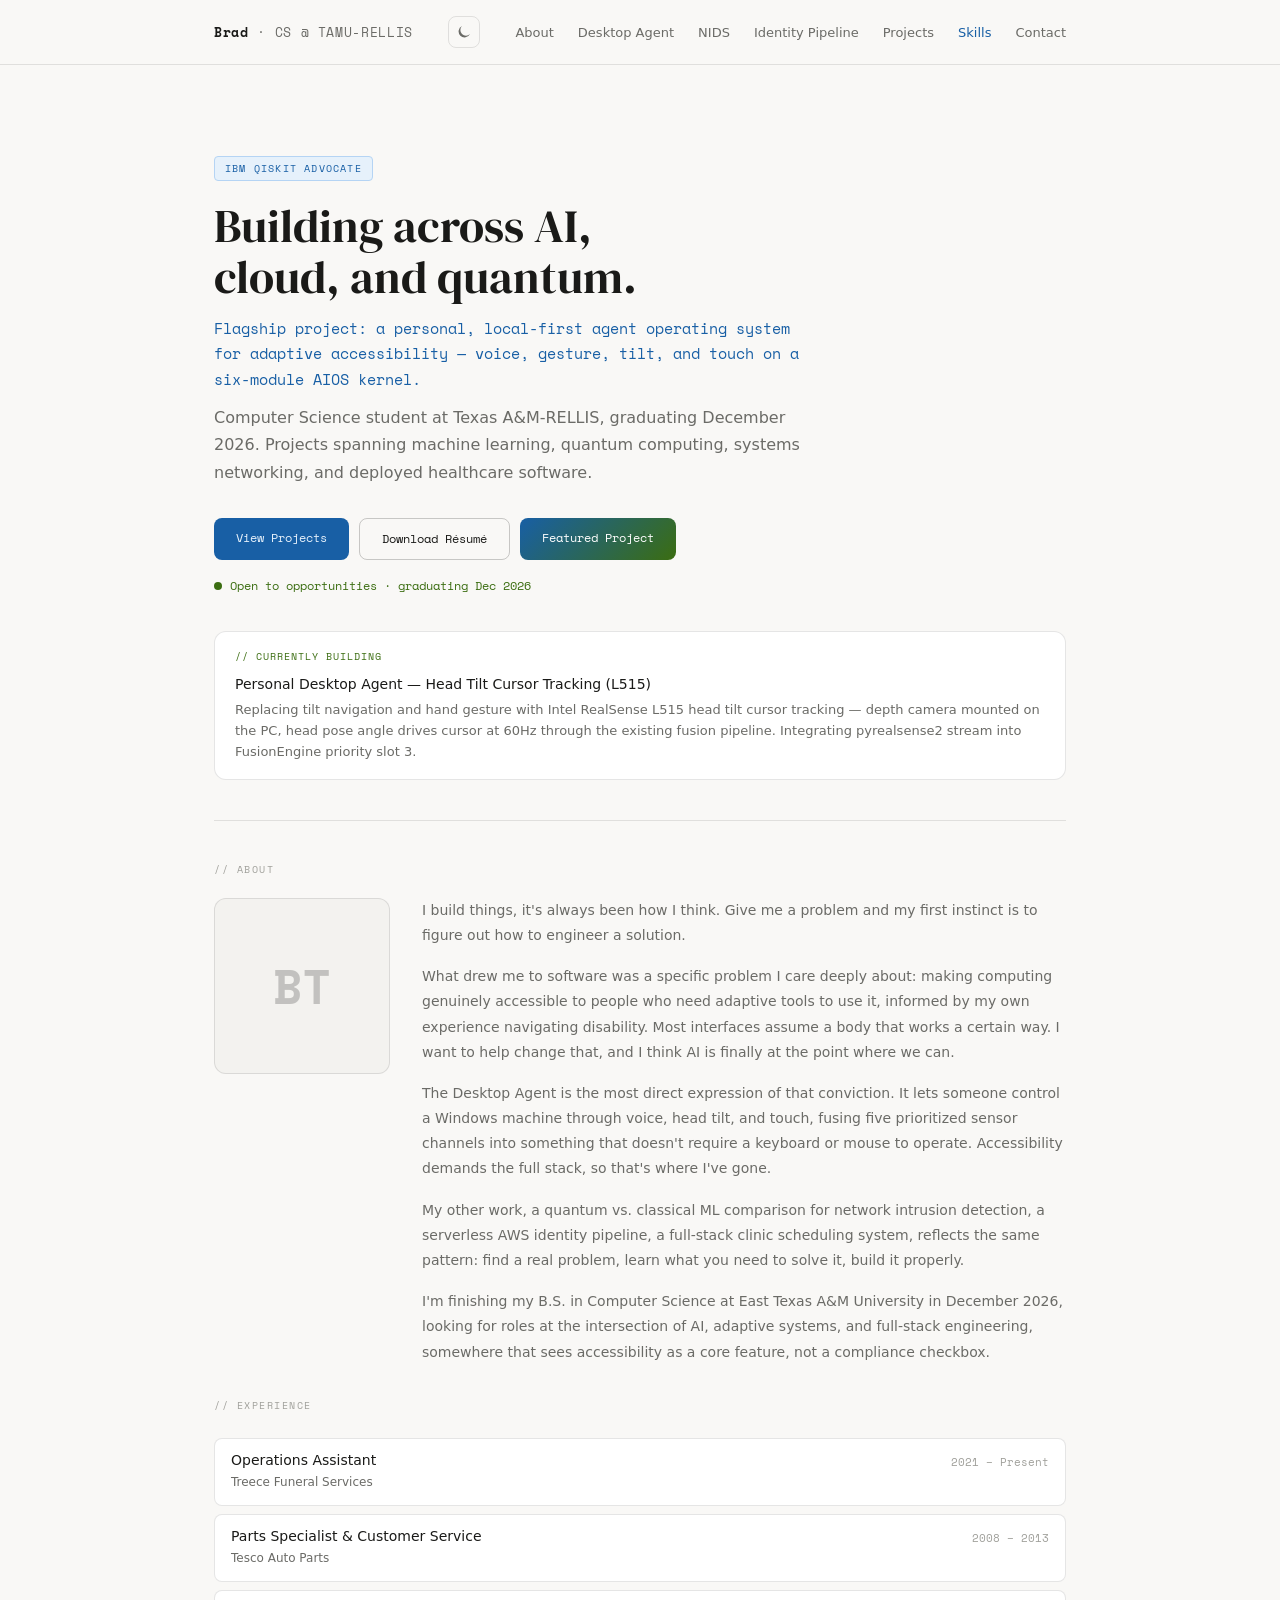
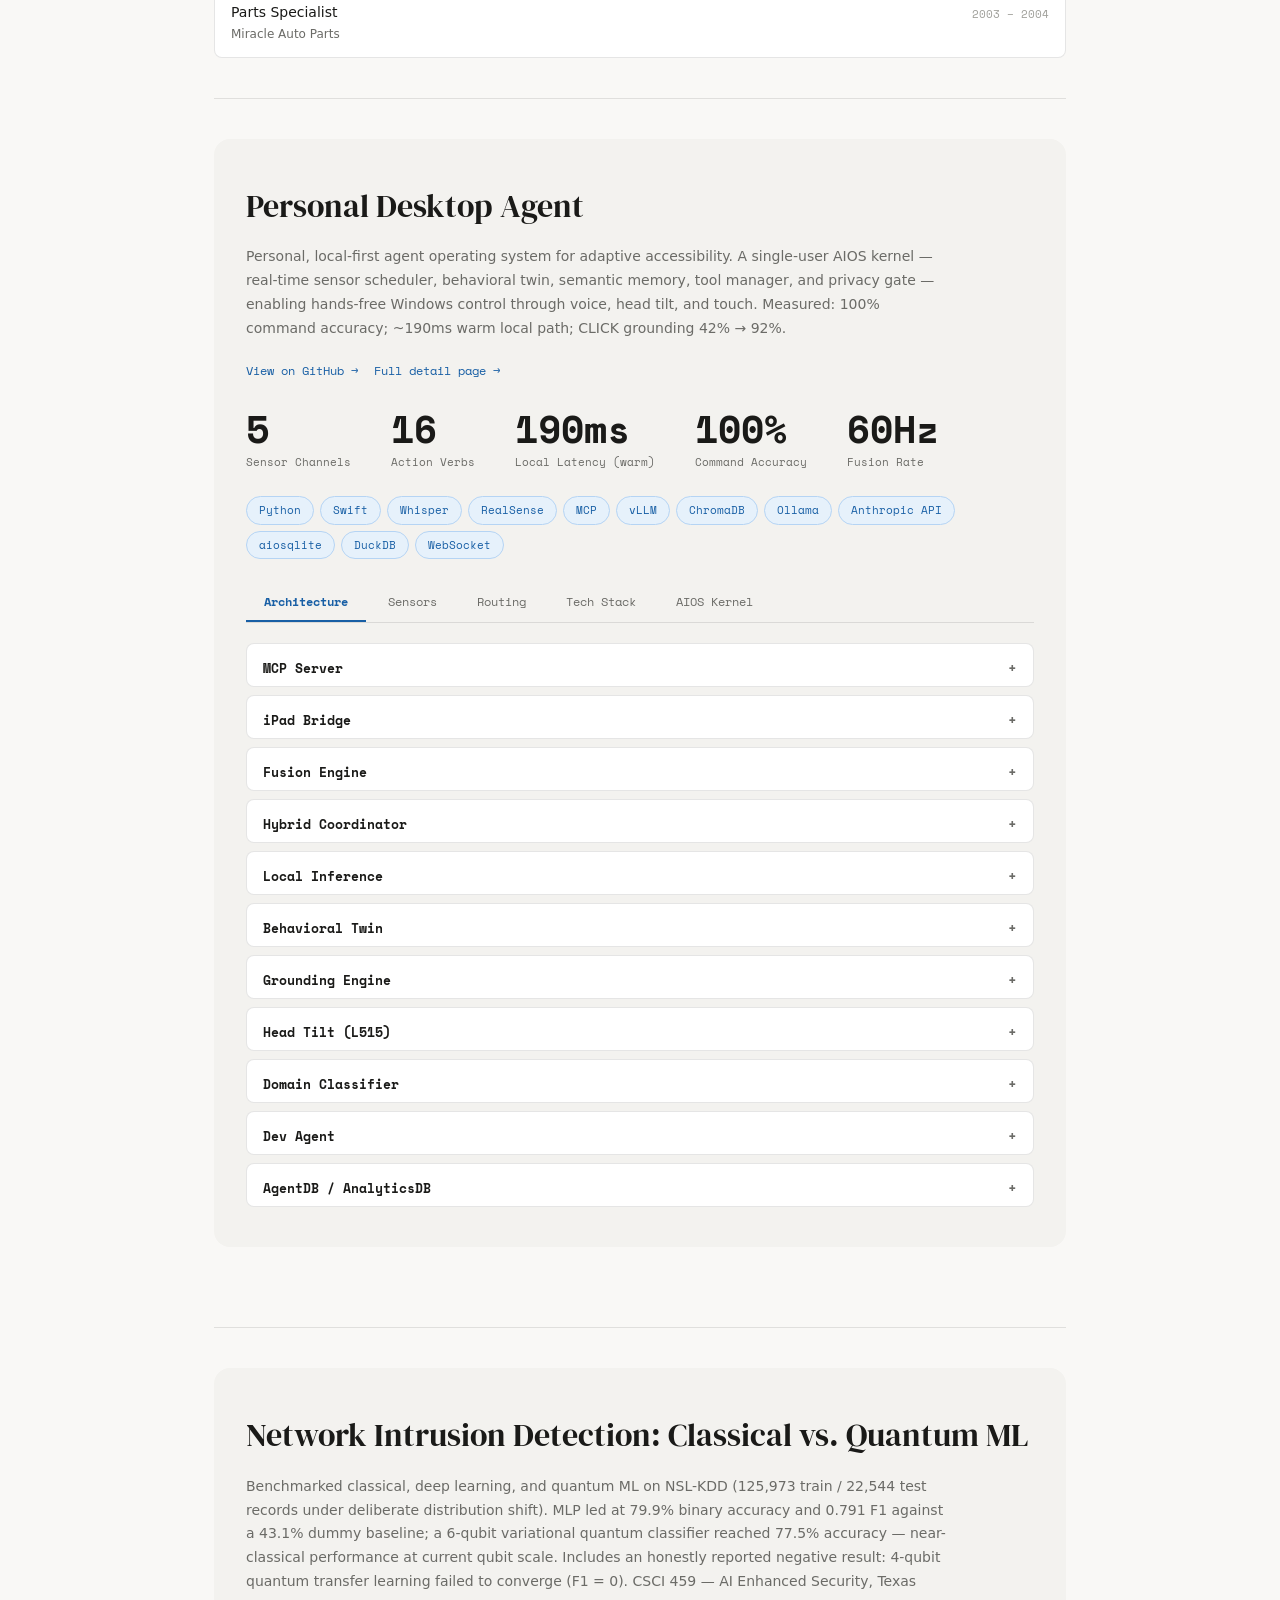
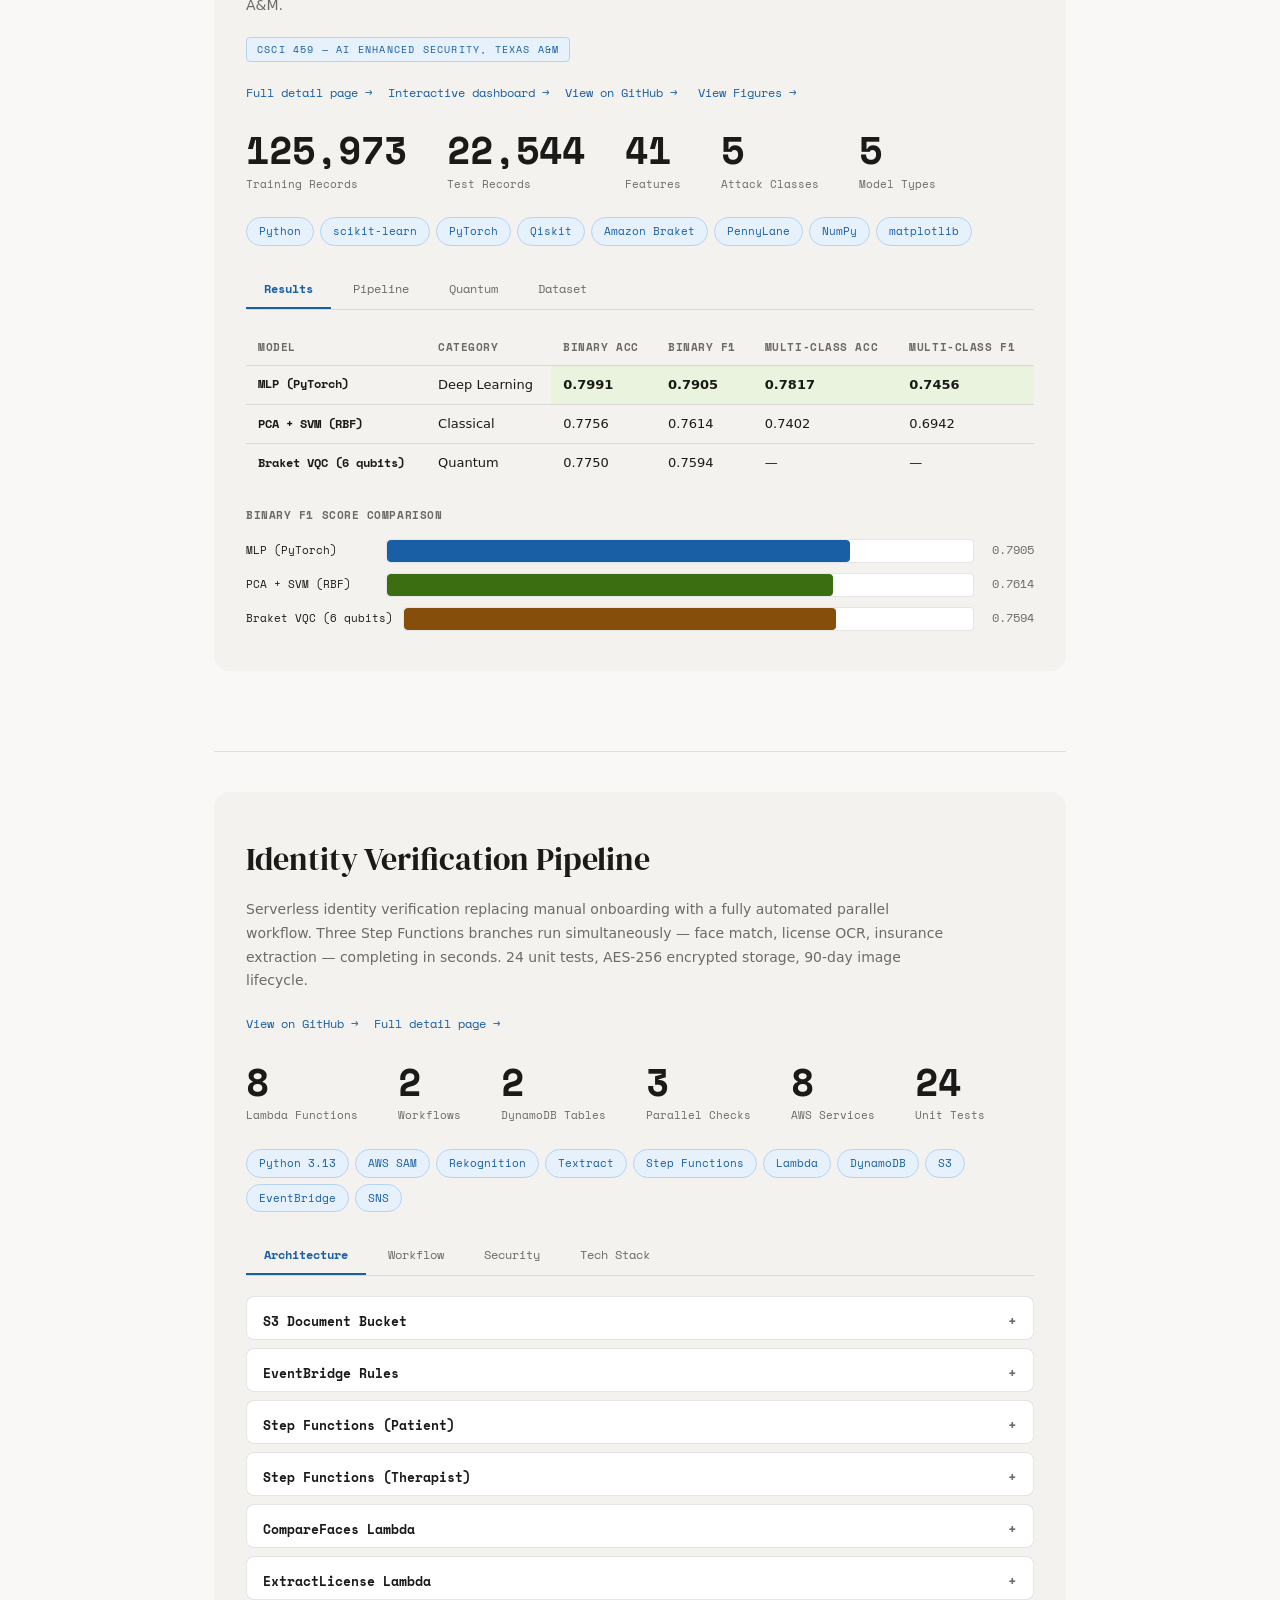
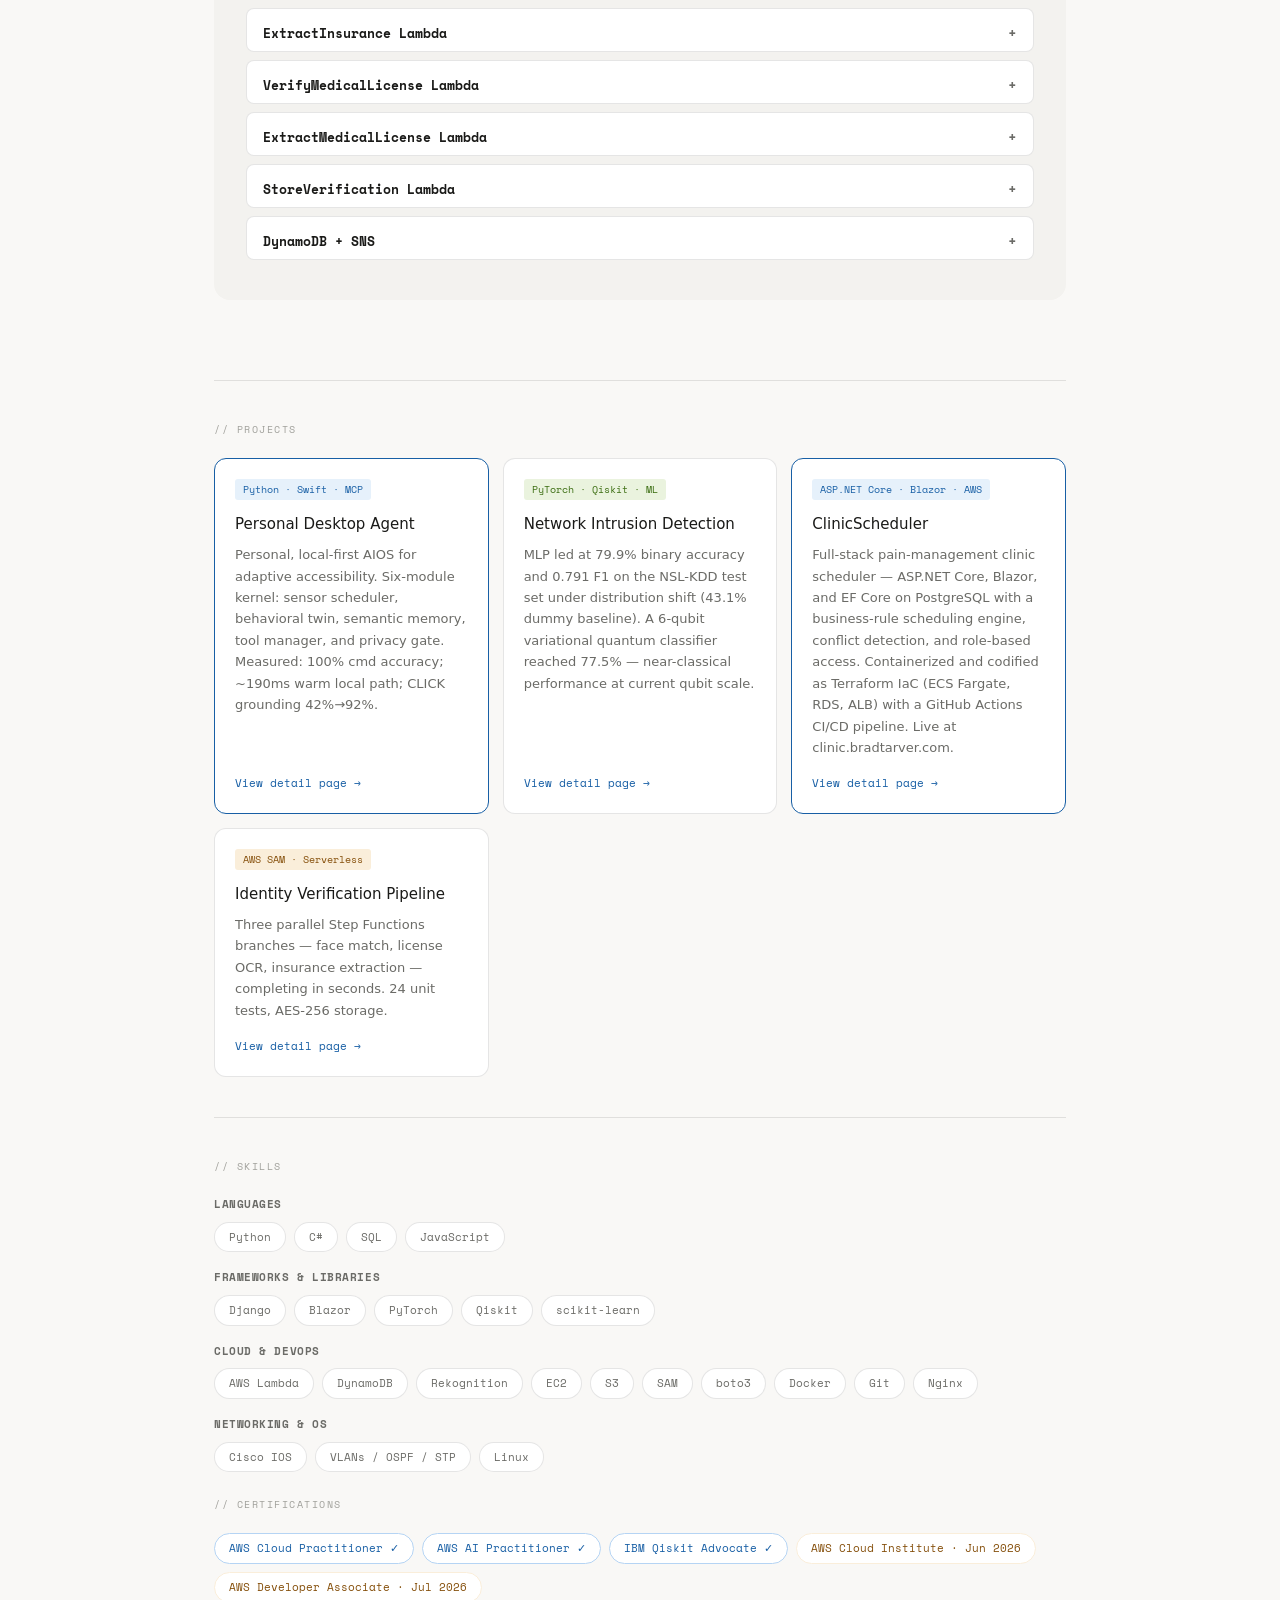
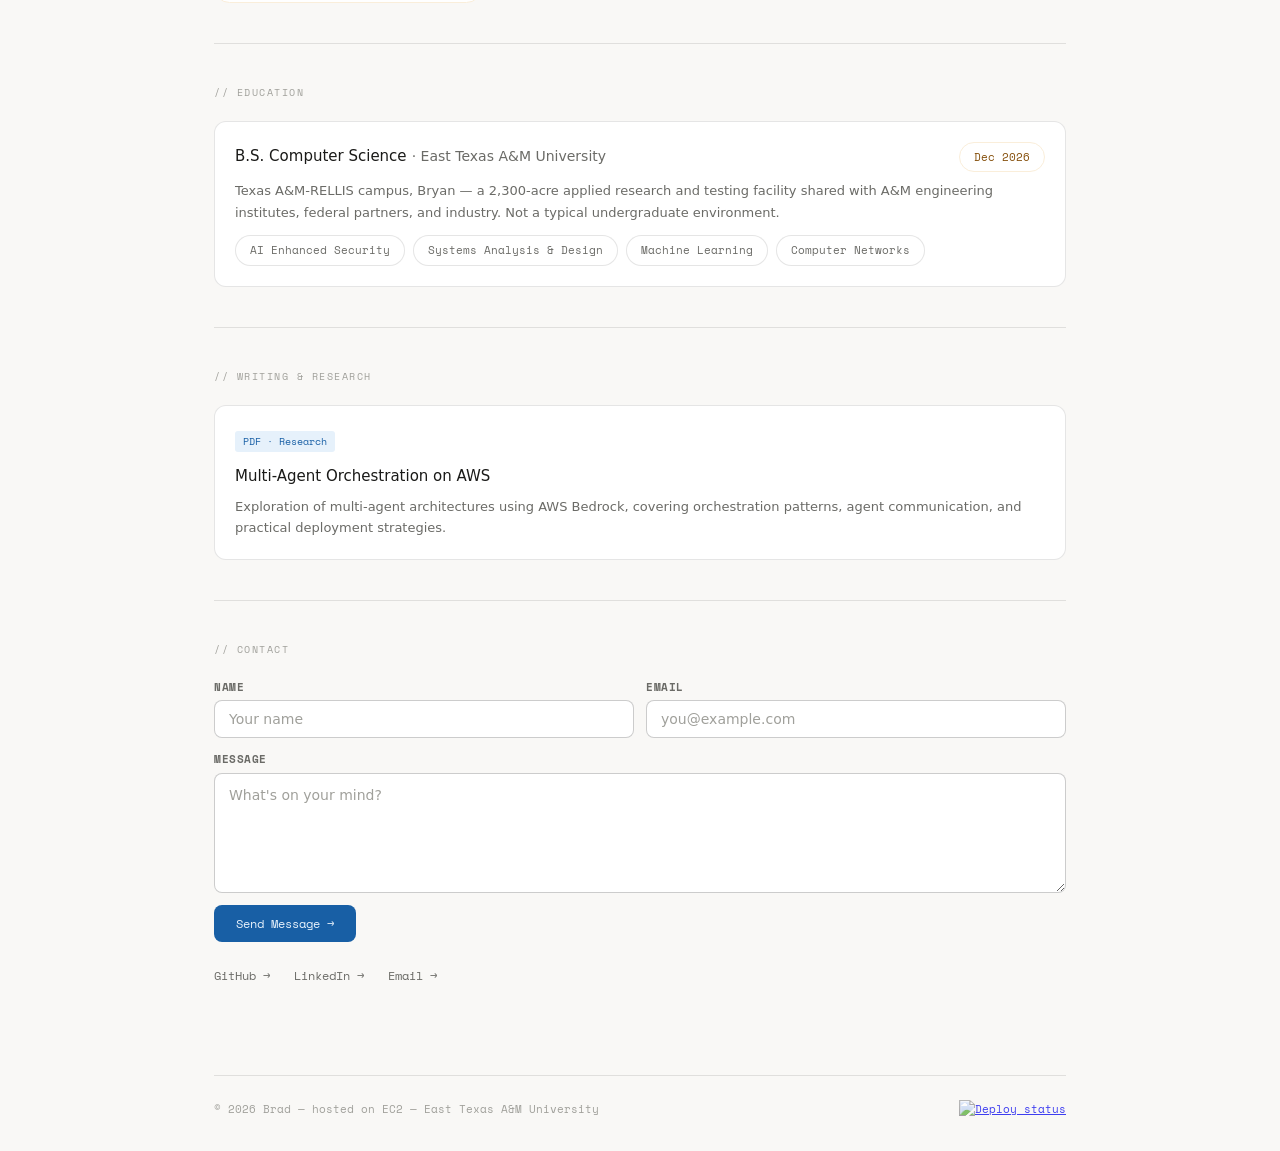
==== commit ed6f61c1: "content: replace tilt/gesture with head tilt (L515) on Desktop Agent pages Sunset tilt navigation an" ====
--- a/index.html
+++ b/index.html
@@ -146,8 +146,8 @@
 
     <div class="currently-building">
       <div class="currently-building-label">// Currently building</div>
-      <p class="currently-building-title">Personal Desktop Agent — Continuous Learning &amp; Soak Testing</p>
-      <p class="currently-building-desc">Hardening the continuous-learning loop &mdash; counterexample-poisoning guards, circuit-breaker and rate-limiter fixes on the cloud egress path &mdash; while running a multi-day soak test ahead of a recorded demo. Next: longitudinal measurement, logging within-subject performance across good-day and flare-day variation.</p>
+      <p class="currently-building-title">Personal Desktop Agent — Head Tilt Cursor Tracking (L515)</p>
+      <p class="currently-building-desc">Replacing tilt navigation and hand gesture with Intel RealSense L515 head tilt cursor tracking &mdash; depth camera mounted on the PC, head pose angle drives cursor at 60Hz through the existing fusion pipeline. Integrating pyrealsense2 stream into FusionEngine priority slot 3.</p>
     </div>
   </section>
 
@@ -167,7 +167,7 @@
       <div class="about-bio">
         <p>I build things, it's always been how I think. Give me a problem and my first instinct is to figure out how to engineer a solution.</p>
         <p>What drew me to software was a specific problem I care deeply about: making computing genuinely accessible to people who need adaptive tools to use it, informed by my own experience navigating disability. Most interfaces assume a body that works a certain way. I want to help change that, and I think AI is finally at the point where we can.</p>
-        <p>The Desktop Agent is the most direct expression of that conviction. It lets someone control a Windows machine through voice, gesture, tilt, and touch, fusing six prioritized sensor channels into something that doesn't require a keyboard or mouse to operate. Accessibility demands the full stack, so that's where I've gone.</p>
+        <p>The Desktop Agent is the most direct expression of that conviction. It lets someone control a Windows machine through voice, head tilt, and touch, fusing five prioritized sensor channels into something that doesn't require a keyboard or mouse to operate. Accessibility demands the full stack, so that's where I've gone.</p>
         <p>My other work, a quantum vs. classical ML comparison for network intrusion detection, a serverless AWS identity pipeline, a full-stack clinic scheduling system, reflects the same pattern: find a real problem, learn what you need to solve it, build it properly.</p>
         <p>I'm finishing my B.S. in Computer Science at East Texas A&amp;M University in December 2026, looking for roles at the intersection of AI, adaptive systems, and full-stack engineering, somewhere that sees accessibility as a core feature, not a compliance checkbox.</p>
       </div>
@@ -371,51 +371,50 @@
 /* ── DESKTOP AGENT CONFIG ─────────────────────────────────────────── */
 const DESKTOP_AGENT = {
   name: 'Personal Desktop Agent',
-  description: 'Personal, local-first agent operating system for adaptive accessibility. A single-user AIOS kernel &mdash; real-time sensor scheduler, behavioral twin, semantic memory, tool manager, and privacy gate &mdash; enabling hands-free Windows control through voice, gesture, tilt, and touch. Measured: 100% command accuracy; ~190ms warm local path; CLICK grounding 42% &rarr; 92%.',
+  description: 'Personal, local-first agent operating system for adaptive accessibility. A single-user AIOS kernel &mdash; real-time sensor scheduler, behavioral twin, semantic memory, tool manager, and privacy gate &mdash; enabling hands-free Windows control through voice, head tilt, and touch. Measured: 100% command accuracy; ~190ms warm local path; CLICK grounding 42% &rarr; 92%.',
   repoUrl: 'https://github.com/Bradly187/Personal-Desktop-Agent',
   detailUrl: '/projects/desktop-agent.html',
   stats: [
-    { value: 6, label: 'Sensor Channels' },
+    { value: 5, label: 'Sensor Channels' },
     { value: 16, label: 'Action Verbs' },
     { value: 190, suffix: 'ms', label: 'Local Latency (warm)' },
     { value: 100, suffix: '%', label: 'Command Accuracy' },
     { value: 60, suffix: 'Hz', label: 'Fusion Rate' },
   ],
-  techBadges: ['Python', 'Swift', 'Whisper', 'MediaPipe', 'MCP', 'vLLM', 'ChromaDB', 'Ollama', 'Anthropic API', 'aiosqlite', 'DuckDB', 'WebSocket'],
+  techBadges: ['Python', 'Swift', 'Whisper', 'RealSense', 'MCP', 'vLLM', 'ChromaDB', 'Ollama', 'Anthropic API', 'aiosqlite', 'DuckDB', 'WebSocket'],
   architecture: [
     { name: 'MCP Server', desc: 'Exposes 15 desktop control tools (mouse, keyboard, screen, windows) to Claude via stdio transport. Executes 16 action verbs across all input channels.' },
-    { name: 'iPad Bridge', desc: 'WebSocket server handling 23 incoming sensor message types and 6 outgoing reply types, dispatching to processing pipelines.' },
-    { name: 'Fusion Engine', desc: 'Merges sensor input at 60Hz using fixed-priority arbitration (6 levels) with conflict detection when multiple cursor sources are active simultaneously.' },
+    { name: 'iPad Bridge', desc: 'WebSocket server handling 26 incoming sensor message types and 12 outgoing reply types, dispatching to processing pipelines.' },
+    { name: 'Fusion Engine', desc: 'Merges sensor input at 60Hz using fixed-priority arbitration (5 levels) with conflict detection when multiple cursor sources are active simultaneously.' },
     { name: 'Hybrid Coordinator', desc: '5-gate routing engine (Gate 0 privacy + Gates 1–4) deciding local vs. cloud inference based on confidence, complexity, and GPU load.' },
     { name: 'Local Inference', desc: 'Whisper large-v3 + llama3.1:8b on RTX 5090 (Ollama); vLLM 0.21.0 confirmed working via Ubuntu WSL2, CUDA 12.8 / sm_120. Measured: 100% accuracy; ~190ms warm p50.' },
-    { name: 'Behavioral Twin', desc: 'Persistent per-user state model (BehavioralTwinState + pain-day engine). On flare days: VAD and logprob floors relax, gesture velocity floors drop to p10 of observed samples (&minus;30%), fusion confidence thresholds loosen across six axes.' },
+    { name: 'Behavioral Twin', desc: 'Persistent per-user state model (BehavioralTwinState + pain-day engine). On flare days: VAD and logprob floors relax, head tilt speed thresholds drop to p10 of observed samples (&minus;30%), fusion confidence thresholds loosen across five axes.' },
     { name: 'Grounding Engine', desc: '4-tier fallback (UIAutomation &rarr; vision API &rarr; OCR &rarr; clarify) raises CLICK resolution from ~42% to ~92%. Resolves ambiguous targets before invoking the model.' },
-    { name: 'Gesture + LiDAR', desc: 'MediaPipe hand landmark detection for POINT/PINCH/OPEN_PALM/FIST; LiDAR depth map (256&times;192) used for 3D pinch distance validation at &lt;30mm threshold.' },
+    { name: 'Head Tilt (L515)', desc: 'Intel RealSense L515 depth camera tracks head tilt angle at 60Hz for cursor positioning. Depth-to-angle mapping drives smooth cursor movement via the fusion pipeline; One-Euro filter suppresses tremor.' },
     { name: 'Domain Classifier', desc: 'Keyword-scoring classifier routes commands to the accessibility pipeline or one of 5 dev domains (CODE/MATH/VISION/PLAN/GENERAL).' },
-    { name: 'Dev Agent', desc: 'Plan&rarr;execute&rarr;reflect agentic loop; selects specialist model per domain via ModelRouter; emits 5 dev verbs (WRITE_FILE, RUN_TERMINAL, EXPLAIN, SEARCH_WEB, READ_SCREEN).' },
-    { name: 'AgentDB / AnalyticsDB', desc: 'aiosqlite 43-table pipeline store + DuckDB benchmark analytics; ChromaDB + MiniLM-L6 semantic few-shot retrieval for routing decisions. Jaccard fallback.' },
+    { name: 'Dev Agent', desc: 'Plan&rarr;execute&rarr;reflect agentic loop; selects specialist model per domain via ModelRouter; emits 5 dev verbs (WRITE_FILE, RUN_TERMINAL, EXPLAIN, SEARCH_WEB, READ_SCREEN). Independent Critic reviews each diff; Tester generates and runs a focused pytest after every .py write.' },
+    { name: 'AgentDB / AnalyticsDB', desc: 'aiosqlite 48-table pipeline store + DuckDB benchmark analytics; ChromaDB + MiniLM-L6 semantic few-shot retrieval for routing decisions. Jaccard fallback.' },
   ],
   aiosKernel: [
-    { module: 'Scheduler', impl: 'fusion_engine.py', note: '60Hz tick loop; 6-level fixed-priority arbitration over physical sensor channels — multimodal, not text-agent, scheduling' },
+    { module: 'Scheduler', impl: 'fusion_engine.py', note: '60Hz tick loop; 5-level fixed-priority arbitration over physical sensor channels — multimodal, not text-agent, scheduling' },
     { module: 'Context manager', impl: 'behavioral_twin_state.py + per-command assembly', note: 'User physiological state + few-shot context assembled before each gate decision' },
     { module: 'Memory manager', impl: 'semantic_memory.py (ChromaDB / MiniLM)', note: 'Semantic few-shot retrieval; Jaccard fallback for routing decisions' },
-    { module: 'Storage manager', impl: 'db.py — AgentDB (43 tables) + DuckDB', note: 'All pipeline writes; analytics and benchmark history' },
+    { module: 'Storage manager', impl: 'db.py — AgentDB (48 tables) + DuckDB', note: 'All pipeline writes; analytics and benchmark history' },
     { module: 'Tool manager', impl: 'mcp_server/ (15 tools) + command_executor.py (16 verbs)', note: 'Standard MCP transport for the Claude-control path' },
     { module: 'Access manager', impl: 'Gate 0 + approval_hook.py + audit_log.py', note: 'Append-only audit log; voice-confirmed write gate; privacy filter strips raw sensor data before any cloud call' },
   ],
   sensors: [
     { priority: 1, source: 'iPad Touch Command', latency: '<5ms', gate: 'Immediate — bypasses LLM entirely' },
     { priority: 2, source: 'Voice "click" keyword', latency: '<20ms', gate: 'Clicks at current cursor position — bypass path' },
-    { priority: 3, source: 'Tilt Navigation', latency: '16ms frame', gate: 'iPad tilt moves cursor via Core Motion; magnetic cursor snap' },
-    { priority: 4, source: 'Hand Gesture', latency: '~30ms', gate: '13-gesture vocabulary via iPad camera + MediaPipe; LiDAR depth validates 3D pinch/grab' },
-    { priority: 5, source: 'On-device Voice Keyword', latency: '~50ms', gate: 'iPad Speech Framework fast-path match' },
-    { priority: 6, source: 'PC-transcribed Voice', latency: '~190ms', gate: 'Full Whisper large-v3 + LLM pipeline; Silero VAD gating' },
+    { priority: 3, source: 'Head Tilt (L515)', latency: '~16ms', gate: 'Intel RealSense L515 depth camera; head tilt angle drives cursor via One-Euro filtered fusion' },
+    { priority: 4, source: 'On-device Voice Keyword', latency: '~50ms', gate: 'iPad Speech Framework fast-path match' },
+    { priority: 5, source: 'PC-transcribed Voice', latency: '~190ms', gate: 'Full Whisper large-v3 + LLM pipeline; Silero VAD gating' },
   ],
   routing: {
-    mermaidDef: 'graph TD\n    A[Input Received] --> G0{Gate 0: Privacy}\n    G0 -->|Sensitive pattern detected| LOC[Force Local]\n    G0 -->|Clean| B{Gate 1: Confidence}\n    B -->|Whisper logprob ≥ -1.0 / gesture ≥ 0.60| C{Gate 2: Complexity}\n    B -->|Below threshold| F[Cloud Fallback - Anthropic API]\n    C -->|Token count ≤ 40| D{Gate 3: VRAM}\n    C -->|Complex / multi-step| F\n    D -->|≥ 8 GB free| E{Gate 4: Latency Budget}\n    D -->|GPU saturated| F\n    E -->|Within budget| G[Local Execution]\n    E -->|Over budget| F',
+    mermaidDef: 'graph TD\n    A[Input Received] --> G0{Gate 0: Privacy}\n    G0 -->|Sensitive pattern detected| LOC[Force Local]\n    G0 -->|Clean| B{Gate 1: Confidence}\n    B -->|Whisper logprob ≥ -1.0 / head tilt confidence ≥ 0.60| C{Gate 2: Complexity}\n    B -->|Below threshold| F[Cloud Fallback - Anthropic API]\n    C -->|Token count ≤ 40| D{Gate 3: VRAM}\n    C -->|Complex / multi-step| F\n    D -->|≥ 8 GB free| E{Gate 4: Latency Budget}\n    D -->|GPU saturated| F\n    E -->|Within budget| G[Local Execution]\n    E -->|Over budget| F',
     gates: [
       { name: 'Privacy Gate (0)', criteria: 'Detects sensitive patterns (passwords, tokens, SSNs, card numbers) \u2014 forces local silently, no cloud exposure' },
-      { name: 'Confidence Gate (1)', criteria: 'Whisper logprob \u2265 -1.0 or gesture confidence \u2265 0.60; low-confidence voice triggers re-transcription' },
+      { name: 'Confidence Gate (1)', criteria: 'Whisper logprob \u2265 -1.0 or head tilt confidence \u2265 0.60; low-confidence voice triggers re-transcription' },
       { name: 'Complexity Gate (2)', criteria: 'Token count proxy \u2264 40 words; complex/multi-step queries routed to specialist models via DevAgent' },
       { name: 'VRAM Gate (3)', criteria: '\u2265 8 GB free VRAM required (absolute floor, not percentage) \u2014 tuned for RTX 5090 alongside Whisper' },
       { name: 'Latency Budget Gate (4)', criteria: 'Estimated local inference latency < source latency target for that input modality' },
@@ -423,9 +422,9 @@
     fallbackText: 'Input \u2192 Privacy Gate \u2192 Confidence Gate \u2192 Complexity Gate \u2192 VRAM Gate \u2192 Latency Gate \u2192 Local or Anthropic API cloud fallback'
   },
   techStack: {
-    pc: ['Python 3.11+', 'faster-whisper', 'silero-vad', 'MediaPipe', 'pyautogui', 'MCP SDK', 'aiohttp', 'aiosqlite', 'DuckDB', 'Ollama', 'vLLM', 'ChromaDB', 'MiniLM-L6'],
-    ipad: ['Swift/SwiftUI', 'Core Motion', 'ARKit (LiDAR)', 'Speech Framework', 'AVFoundation'],
-    cloud: ['Anthropic API (claude-haiku-4-5 / opus-4-8 / sonnet-4-6)', 'Amazon Polly (TTS)'],
+    pc: ['Python 3.11+', 'faster-whisper', 'silero-vad', 'pyrealsense2', 'pyautogui', 'MCP SDK', 'aiohttp', 'aiosqlite', 'DuckDB', 'Ollama', 'vLLM', 'ChromaDB', 'MiniLM-L6', 'Kokoro TTS'],
+    ipad: ['Swift/SwiftUI', 'Speech Framework', 'AVFoundation'],
+    cloud: ['Anthropic API (claude-haiku-4-5 / opus-4-8 / sonnet-4-6)', 'Amazon Polly (approval gate)'],
   },
 };
 
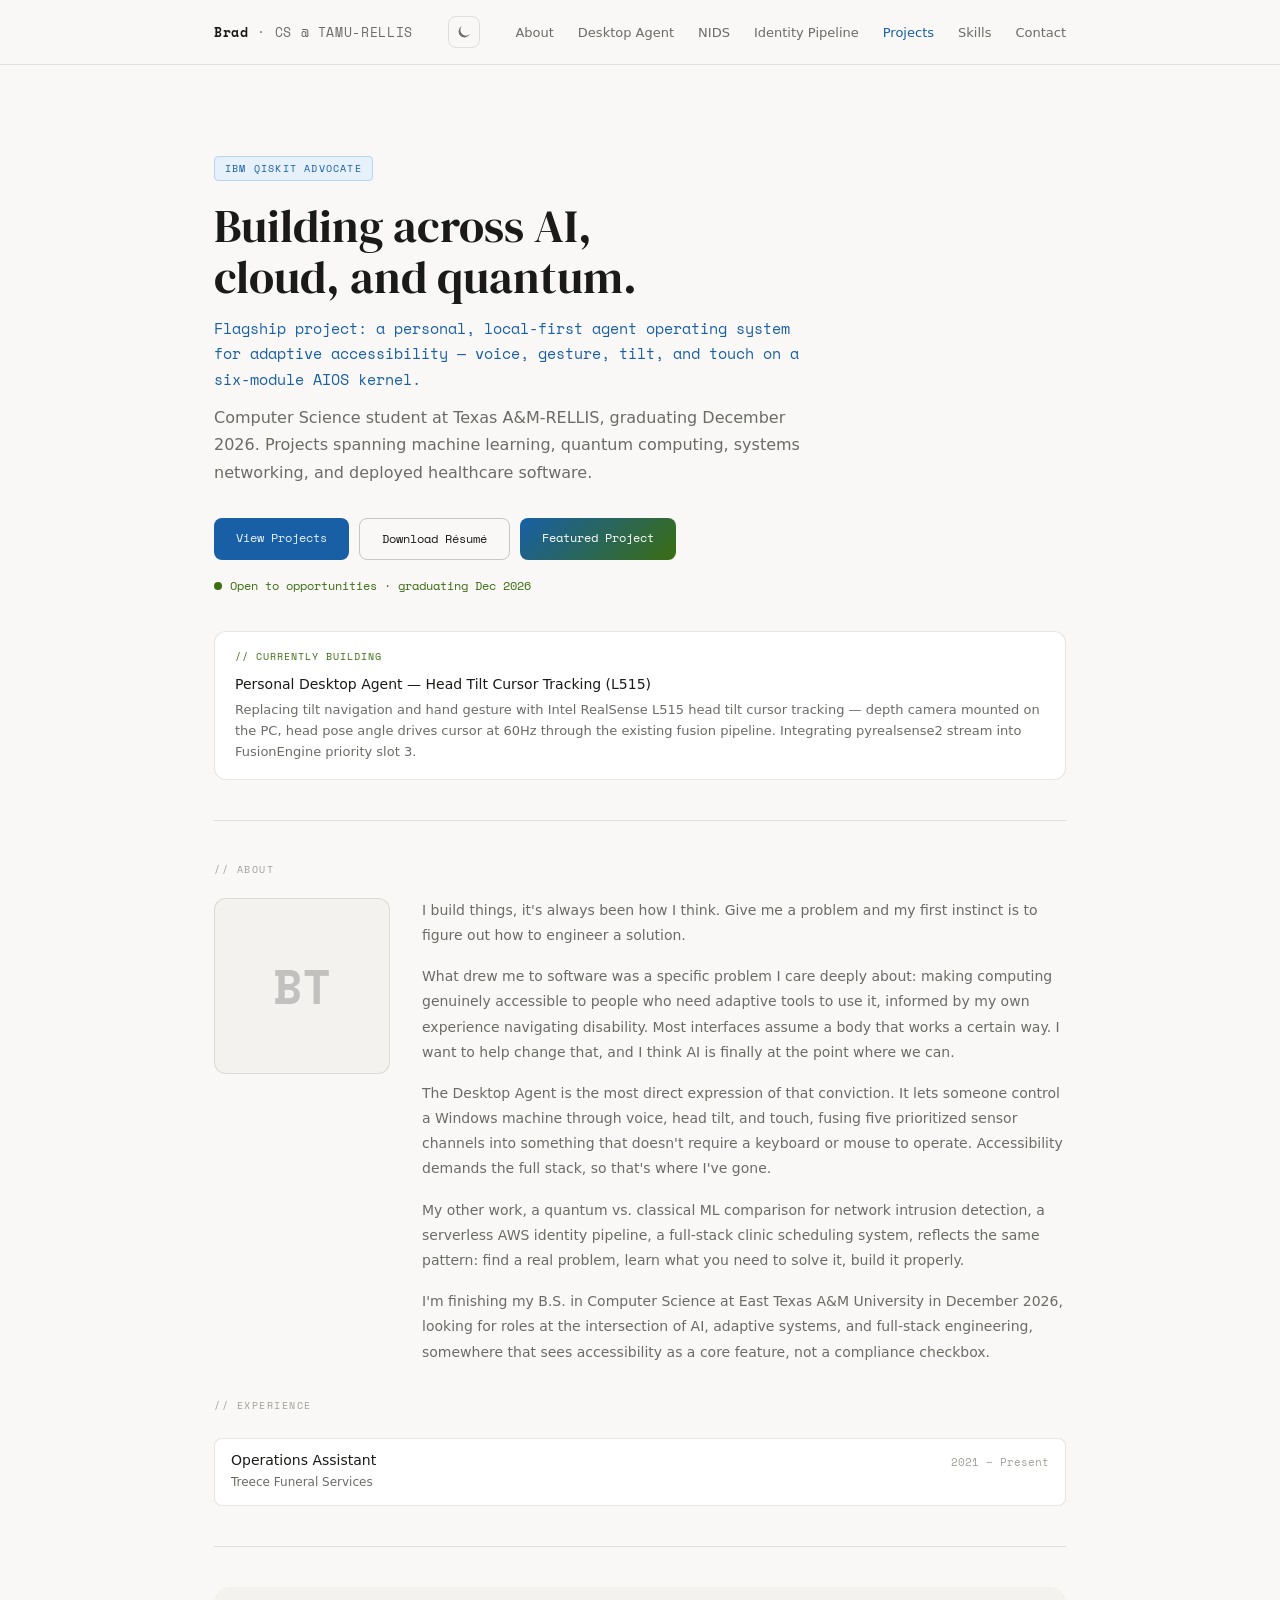
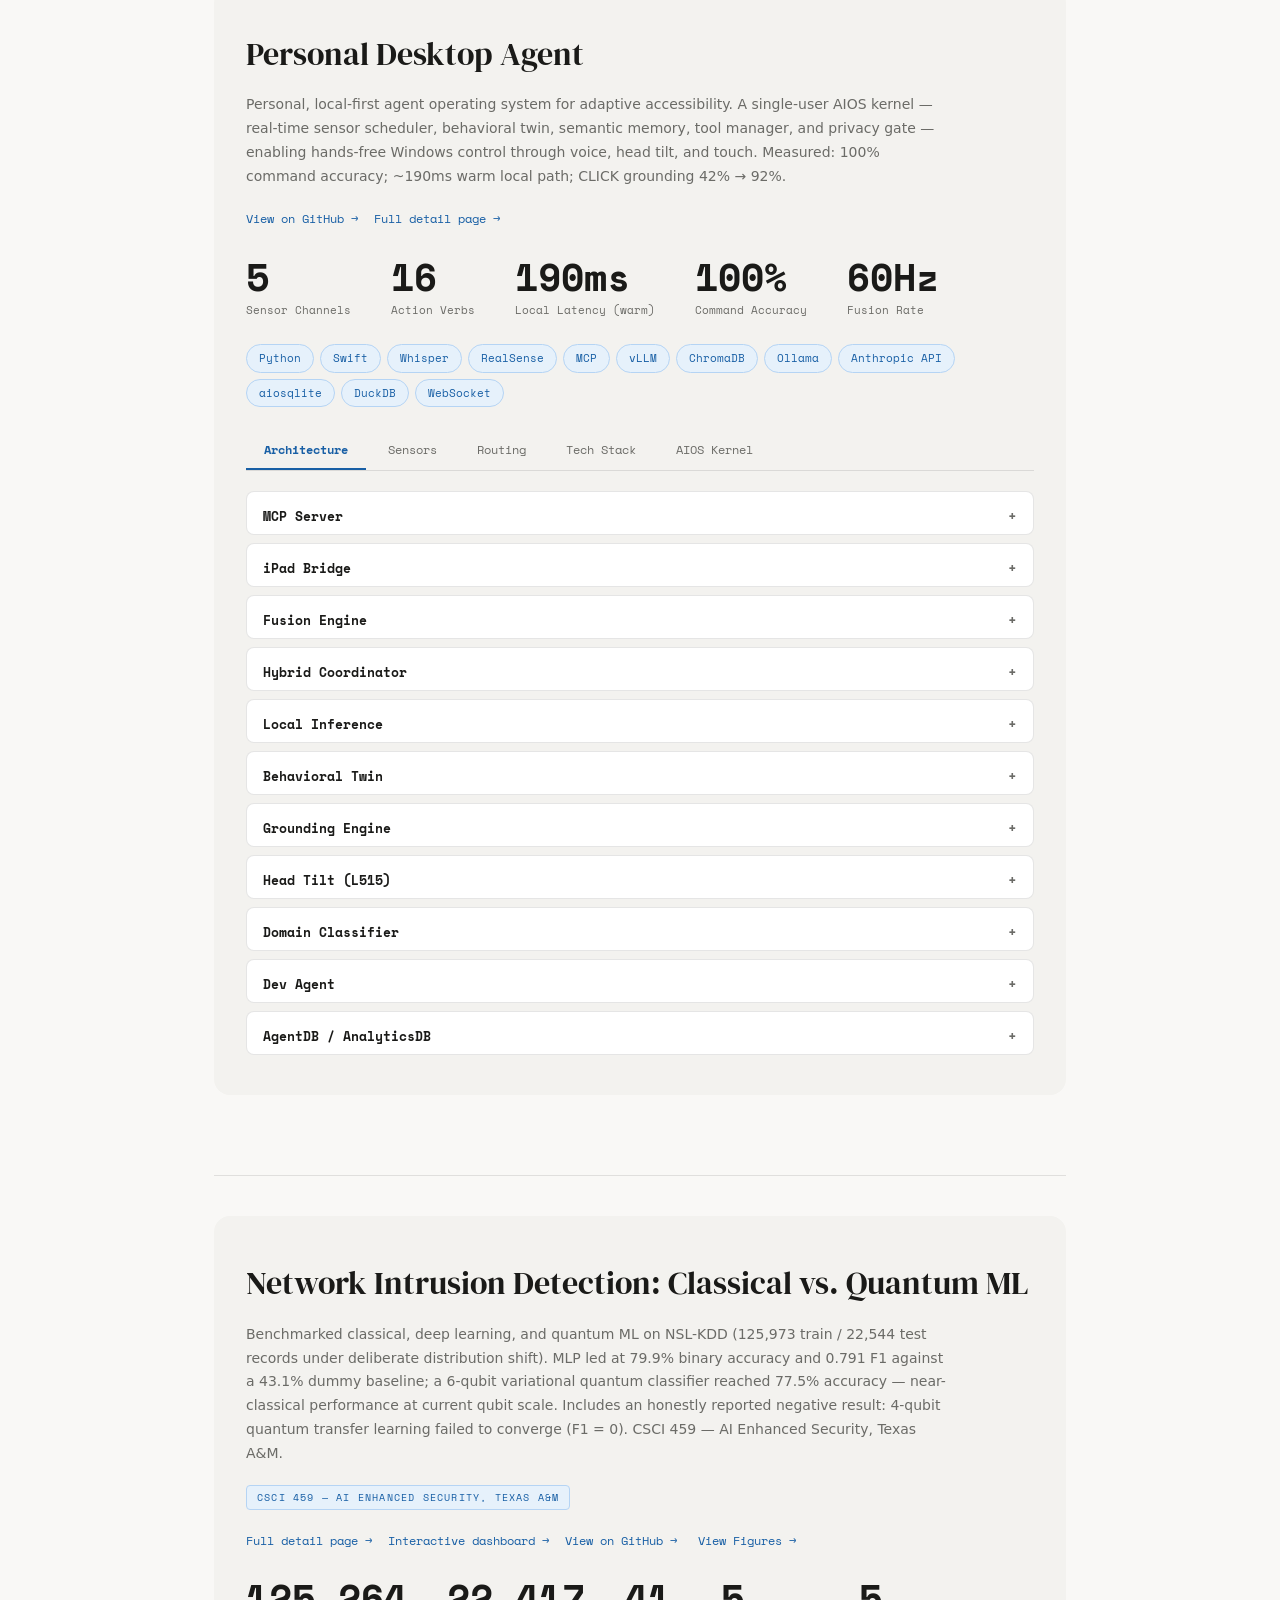
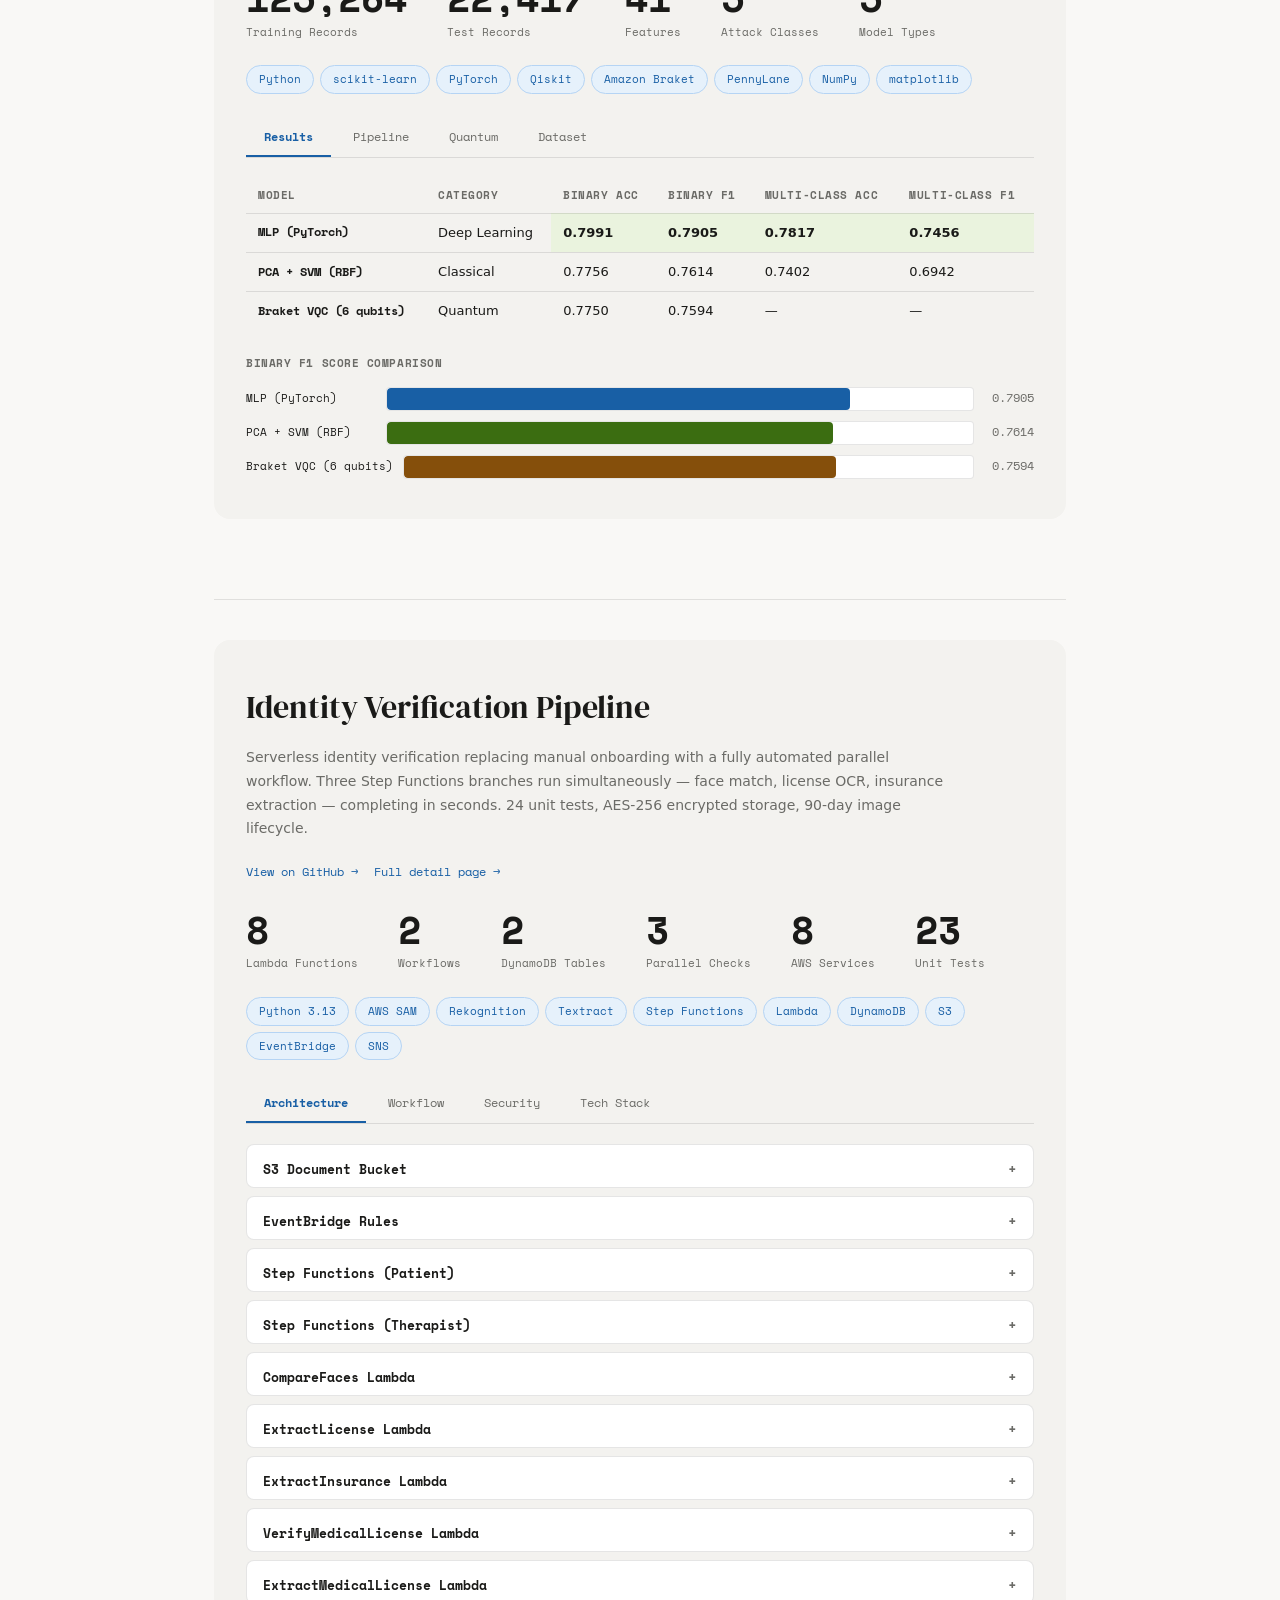
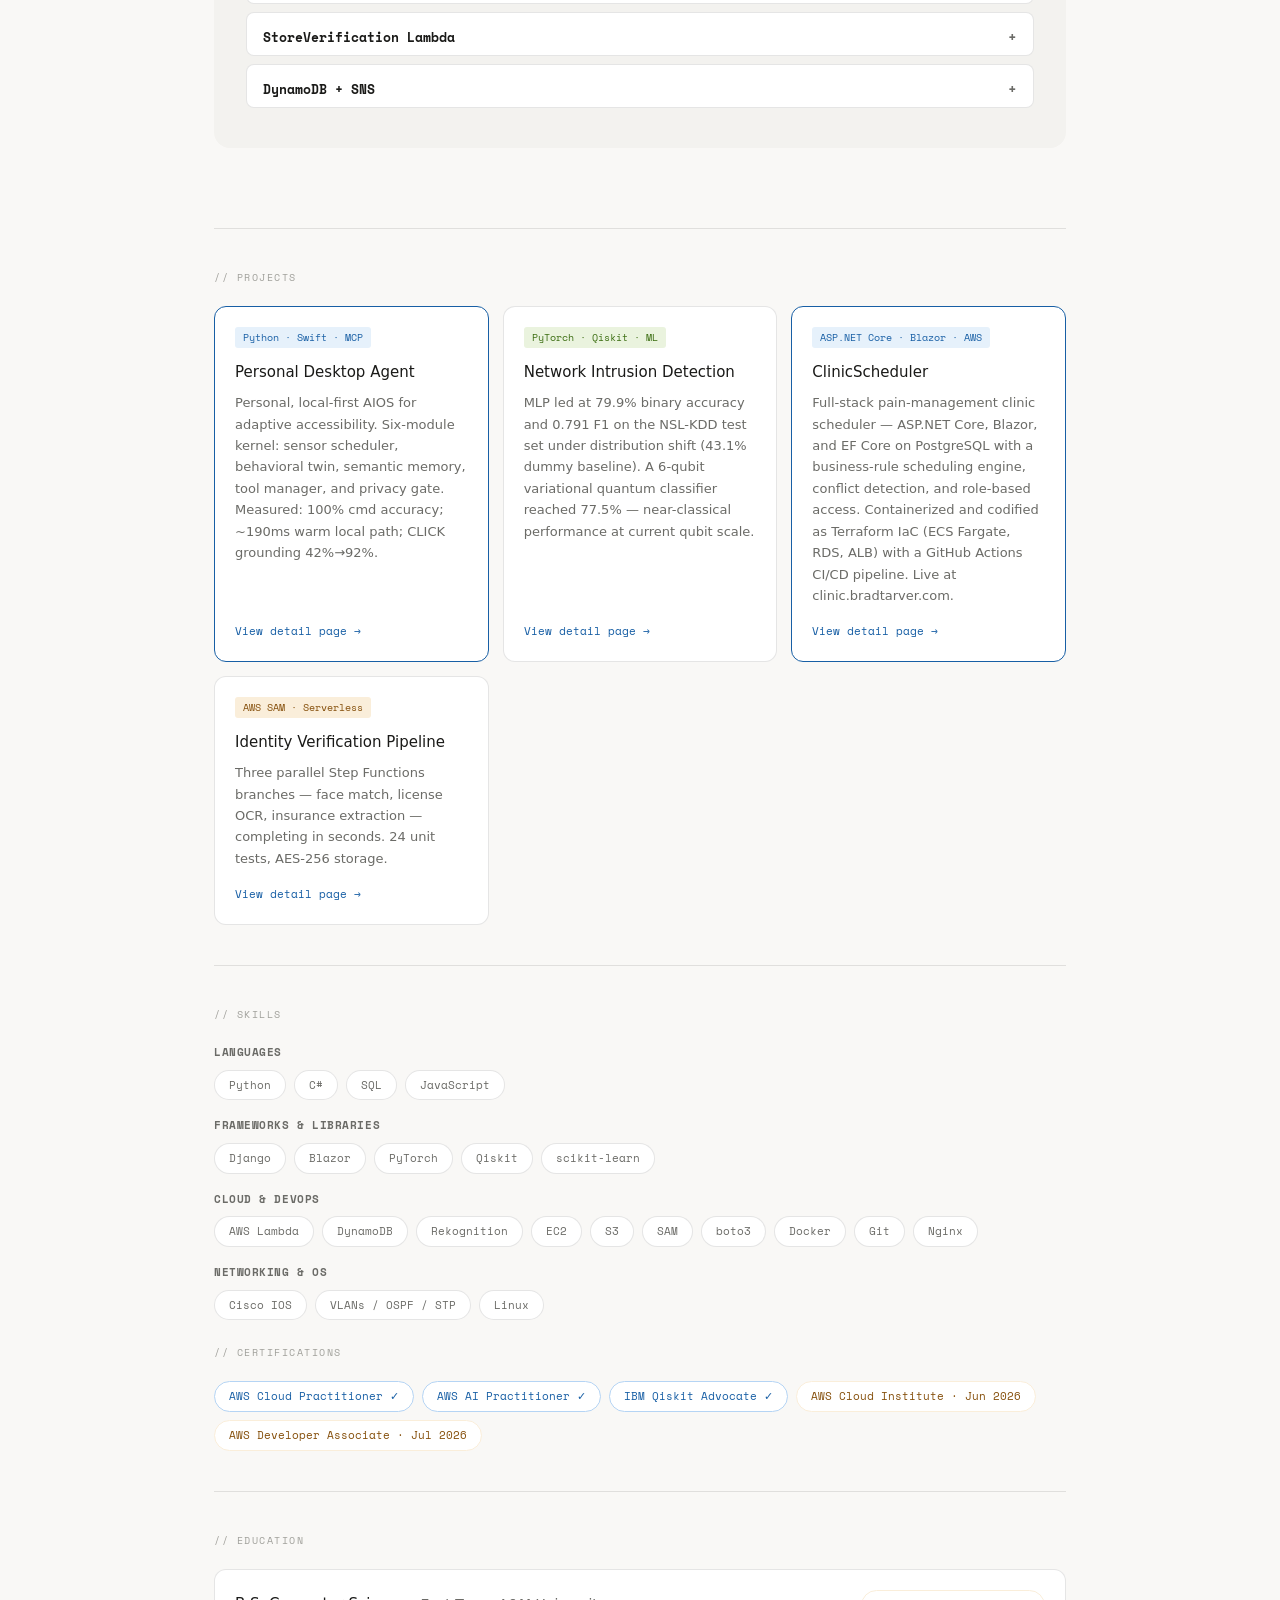
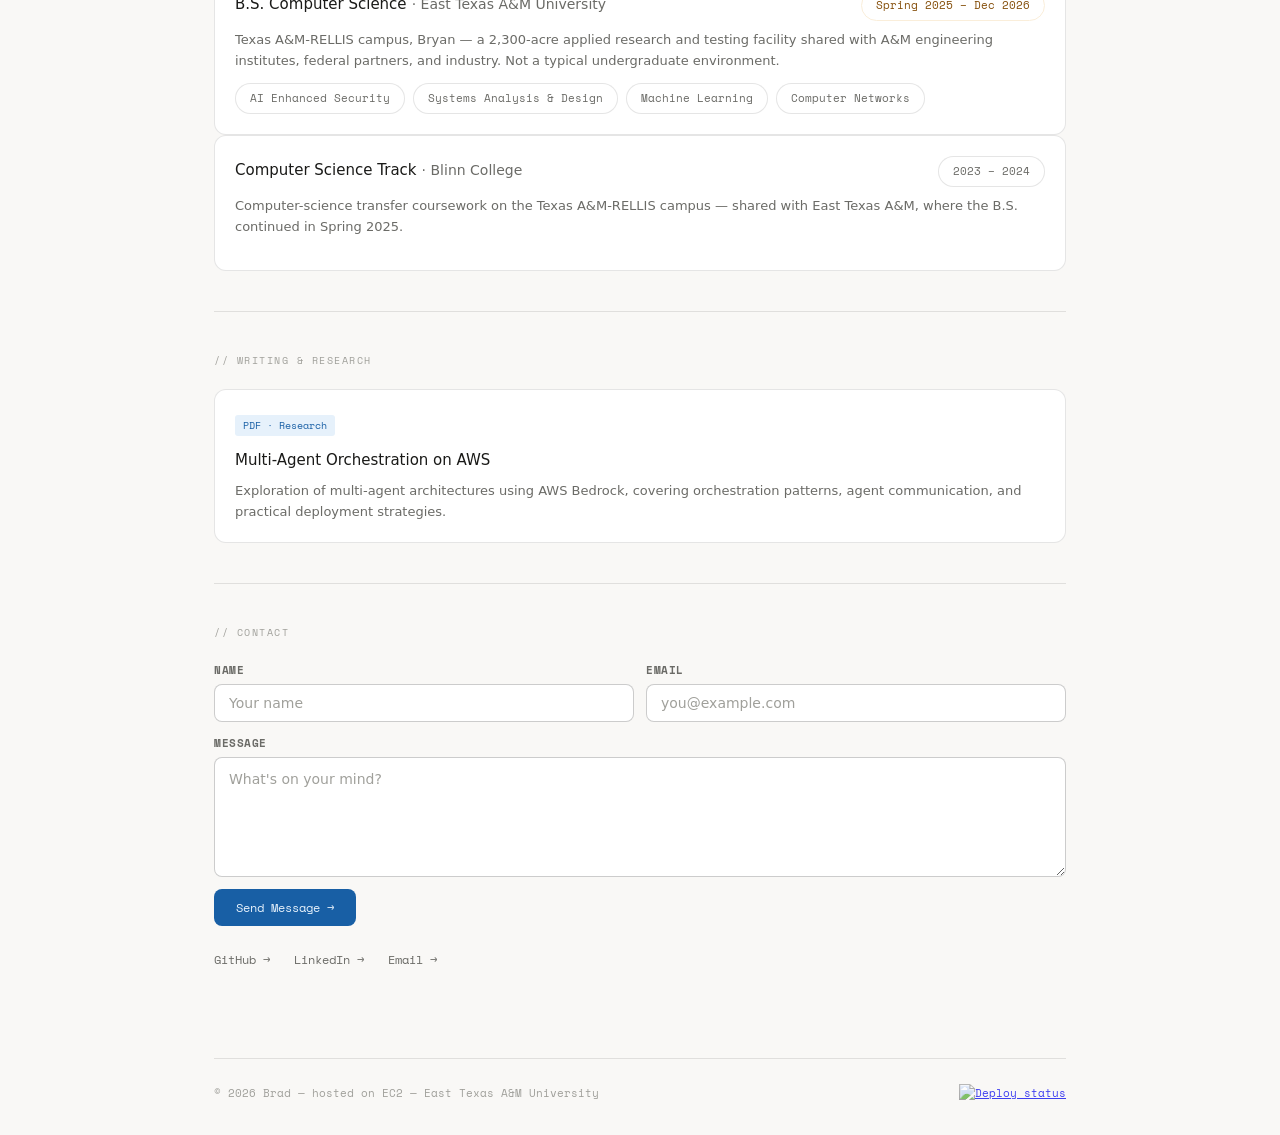
==== commit a6e4fceb: "content: correct ClinicScheduler AI backend, add diagrams, refine bio ClinicScheduler page: - Fix AI" ====
--- a/index.html
+++ b/index.html
@@ -181,20 +181,6 @@
           <div class="experience-company">Treece Funeral Services</div>
         </div>
         <div class="experience-years">2021 – Present</div>
-      </div>
-      <div class="experience-item">
-        <div>
-          <div class="experience-role">Parts Specialist &amp; Customer Service</div>
-          <div class="experience-company">Tesco Auto Parts</div>
-        </div>
-        <div class="experience-years">2008 – 2013</div>
-      </div>
-      <div class="experience-item">
-        <div>
-          <div class="experience-role">Parts Specialist</div>
-          <div class="experience-company">Miracle Auto Parts</div>
-        </div>
-        <div class="experience-years">2003 – 2004</div>
       </div>
     </div>
   </section>
@@ -296,7 +282,7 @@
           <span class="education-degree">B.S. Computer Science</span>
           <span class="education-school"> &middot; East Texas A&amp;M University</span>
         </div>
-        <span class="pill pill-amber">Dec 2026</span>
+        <span class="pill pill-amber">Spring 2025 – Dec 2026</span>
       </div>
       <p class="education-card-desc">Texas A&amp;M-RELLIS campus, Bryan — a 2,300-acre applied research and testing facility shared with A&amp;M engineering institutes, federal partners, and industry. Not a typical undergraduate environment.</p>
       <div class="skills-row">
@@ -305,6 +291,16 @@
         <span class="pill">Machine Learning</span>
         <span class="pill">Computer Networks</span>
       </div>
+    </div>
+    <div class="education-card">
+      <div class="education-card-header">
+        <div>
+          <span class="education-degree">Computer Science Track</span>
+          <span class="education-school"> &middot; Blinn College</span>
+        </div>
+        <span class="pill">2023 – 2024</span>
+      </div>
+      <p class="education-card-desc">Computer-science transfer coursework on the Texas A&amp;M-RELLIS campus &mdash; shared with East Texas A&amp;M, where the B.S. continued in Spring 2025.</p>
     </div>
   </section>
 
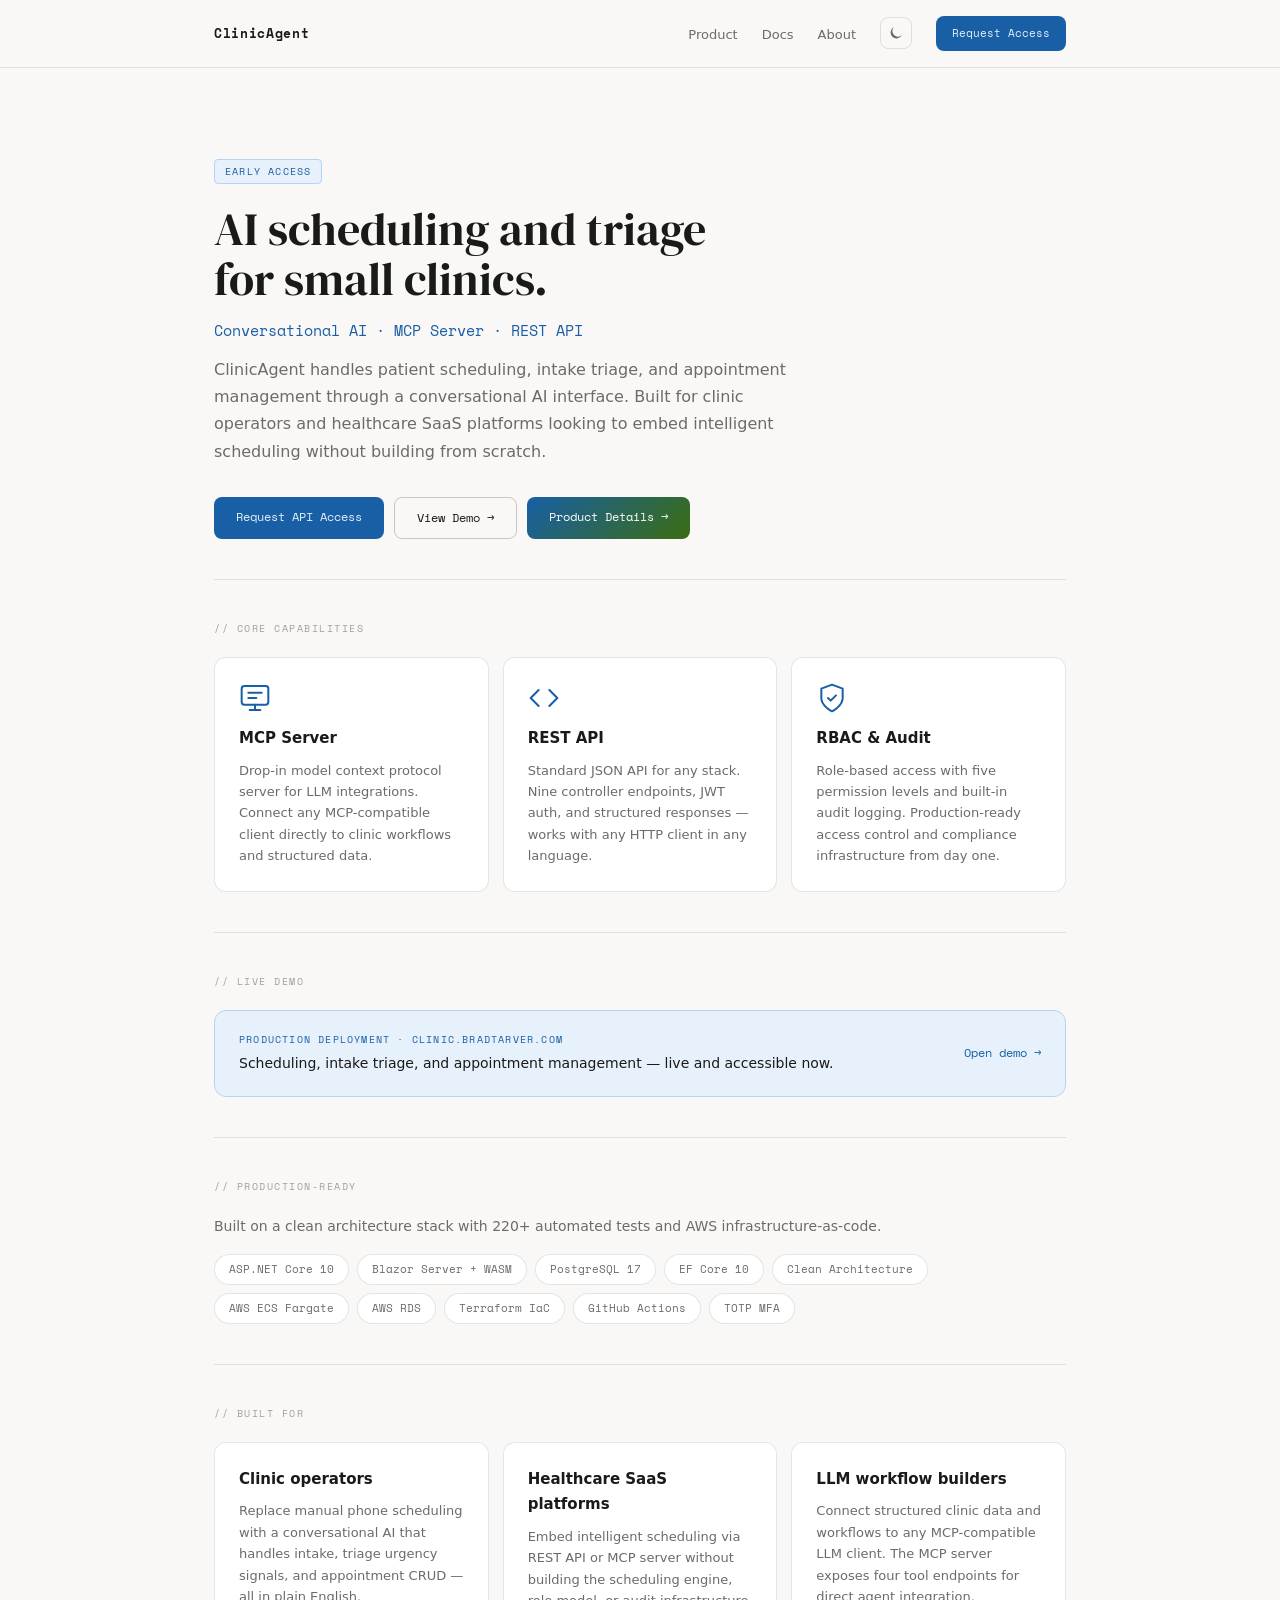
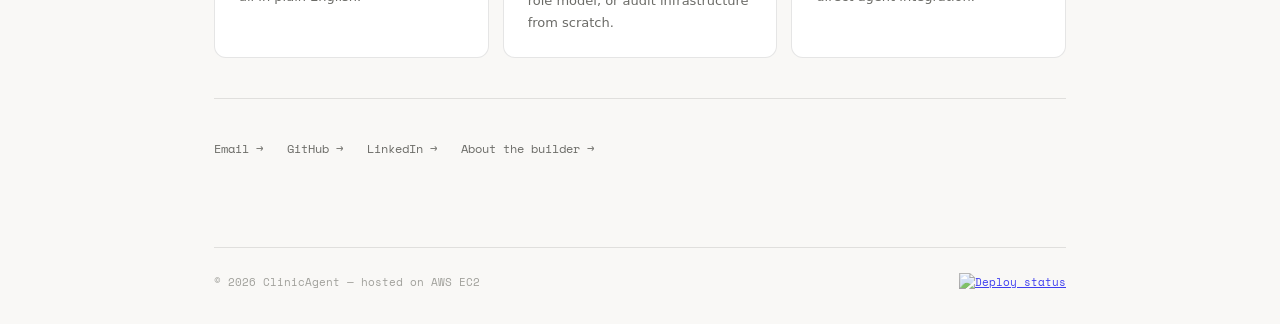
==== commit de7ad9f7: "refactor: transform site into ClinicAgent startup product landing page Reframes bradtarver.com from " ====
--- a/index.html
+++ b/index.html
@@ -1,360 +1,182 @@
-﻿<!DOCTYPE html>
+<!DOCTYPE html>
 <html lang="en">
 <head>
   <meta charset="UTF-8" />
   <meta name="viewport" content="width=device-width, initial-scale=1.0" />
-  <title>Brad Tarver · CS @ TAMU-RELLIS</title>
-  <meta name="description" content="Brad Tarver — CS student at Texas A&M-RELLIS building AI-driven adaptive systems for accessibility. Projects in machine learning, quantum computing, systems networking, and healthcare software." />
+  <title>ClinicAgent — AI Scheduling &amp; Triage for Small Clinics</title>
+  <meta name="description" content="ClinicAgent: AI-powered patient scheduling, intake triage, and appointment management for small clinics. Accessible via MCP server and REST API." />
   <meta name="author" content="Brad Tarver" />
 
   <!-- Open Graph -->
-  <meta property="og:title" content="Brad Tarver · CS @ TAMU-RELLIS" />
-  <meta property="og:description" content="Portfolio — machine learning, quantum computing, systems networking, and healthcare software." />
+  <meta property="og:title" content="ClinicAgent — AI Scheduling &amp; Triage for Small Clinics" />
+  <meta property="og:description" content="AI-powered scheduling, intake triage, and appointment management. Accessible via MCP server and REST API." />
   <meta property="og:type" content="website" />
   <meta property="og:url" content="https://bradtarver.com" />
   <meta property="og:image" content="https://bradtarver.com/assets/og-image.png" />
 
   <!-- Twitter Card -->
   <meta name="twitter:card" content="summary_large_image" />
-  <meta name="twitter:title" content="Brad Tarver · CS @ TAMU-RELLIS" />
-  <meta name="twitter:description" content="Portfolio — machine learning, quantum computing, systems networking, and healthcare software." />
+  <meta name="twitter:title" content="ClinicAgent — AI Scheduling &amp; Triage for Small Clinics" />
+  <meta name="twitter:description" content="AI-powered scheduling, intake triage, and appointment management. Accessible via MCP server and REST API." />
   <meta name="twitter:image" content="https://bradtarver.com/assets/og-image.png" />
 
-  <!-- Favicon (inline SVG) -->
-  <link rel="icon" href="data:image/svg+xml,<svg xmlns='http://www.w3.org/2000/svg' viewBox='0 0 100 100'><rect width='100' height='100' rx='16' fill='%23185FA5'/><text x='50' y='68' font-family='system-ui' font-size='48' font-weight='700' fill='white' text-anchor='middle'>BT</text></svg>" />
+  <link rel="icon" href="data:image/svg+xml,<svg xmlns='http://www.w3.org/2000/svg' viewBox='0 0 100 100'><rect width='100' height='100' rx='16' fill='%23185FA5'/><text x='50' y='68' font-family='system-ui' font-size='44' font-weight='700' fill='white' text-anchor='middle'>CA</text></svg>" />
+
+  <script type="application/ld+json">
+  {
+    "@context": "https://schema.org",
+    "@type": "SoftwareApplication",
+    "name": "ClinicAgent",
+    "url": "https://bradtarver.com",
+    "applicationCategory": "HealthApplication",
+    "description": "AI-powered patient scheduling, intake triage, and appointment management for small clinics. Accessible via MCP server and REST API.",
+    "offers": { "@type": "Offer", "price": "0", "priceCurrency": "USD", "availability": "https://schema.org/PreOrder" },
+    "author": {
+      "@type": "Person",
+      "name": "Brad Tarver",
+      "email": "brad@bradtarver.com",
+      "url": "https://bradtarver.com/about.html"
+    }
+  }
+  </script>
 
   <script>try{var t=localStorage.getItem('theme');if(t)document.documentElement.setAttribute('data-theme',t);}catch(e){}</script>
   <link rel="preconnect" href="https://fonts.googleapis.com" />
   <link rel="preconnect" href="https://fonts.gstatic.com" crossorigin />
   <link href="https://fonts.googleapis.com/css2?family=Space+Mono:wght@400;700&family=DM+Serif+Display&display=swap" rel="stylesheet" />
-  <script type="application/ld+json">
-  [
-    {
-      "@context": "https://schema.org",
-      "@type": "Person",
-      "name": "Brad Tarver",
-      "url": "https://bradtarver.com",
-      "image": "https://bradtarver.com/assets/brad.png",
-      "email": "bradtarber477@gmail.com",
-      "jobTitle": "Computer Science Student",
-      "description": "CS student at Texas A&M-RELLIS building AI-driven adaptive systems for accessibility. Projects in machine learning, quantum computing, systems networking, and healthcare software.",
-      "alumniOf": {
-        "@type": "CollegeOrUniversity",
-        "name": "East Texas A&M University"
-      },
-      "knowsAbout": ["Machine Learning", "Quantum Computing", "AWS", "Python", "C#", "Full-Stack Development", "Accessibility Technology", "Network Security"],
-      "sameAs": [
-        "https://github.com/Bradly187",
-        "https://linkedin.com/in/john-tarver-863277358"
-      ]
-    },
-    {
-      "@context": "https://schema.org",
-      "@type": "WebSite",
-      "name": "Brad Tarver",
-      "url": "https://bradtarver.com"
-    }
-  ]
-  </script>
-  <script defer src="https://cdn.jsdelivr.net/npm/mermaid@10/dist/mermaid.min.js"></script>
+  <link rel="stylesheet" href="/style.css" />
   <noscript><style>.reveal { opacity: 1 !important; transform: none !important; }</style></noscript>
-  <link rel="stylesheet" href="/style.css" />
 </head>
 <body>
 
-<!-- ══ SCROLL PROGRESS ═══════════════════════════════════════════════ -->
 <div class="scroll-progress" id="scroll-progress" aria-hidden="true"></div>
-
-<!-- ══ BACK TO TOP ════════════════════════════════════════════════════ -->
 <button class="back-to-top" id="back-to-top" aria-label="Back to top" title="Back to top">↑</button>
 
-<!-- ══ MODAL ══════════════════════════════════════════════════════════ -->
-<div class="overlay" id="overlay" role="dialog" aria-modal="true" aria-labelledby="modal-title">
-  <div class="modal" id="modal">
-    <div class="modal-header">
-      <div>
-        <div class="card-tag" id="modal-tag"></div>
-        <div class="modal-title" id="modal-title"></div>
-      </div>
-      <button class="modal-close" id="modal-close" aria-label="Close">&times;</button>
-    </div>
-
-    <div class="modal-screenshot">
-      <img id="modal-img" alt="App screenshot" loading="lazy" />
-      <div class="screenshot-placeholder" id="modal-placeholder">
-        <svg width="36" height="36" viewBox="0 0 36 36" fill="none">
-          <rect x="2" y="7" width="32" height="22" rx="3" stroke="currentColor" stroke-width="1.5"/>
-          <path d="M9 14h18M9 20h11" stroke="currentColor" stroke-width="1.5" stroke-linecap="round"/>
-        </svg>
-        <span>app screenshot · place image here</span>
-      </div>
-    </div>
-
-    <p class="modal-desc" id="modal-desc"></p>
-
-    <div class="modal-credentials" id="modal-credentials">
-      <div class="modal-credentials-label">Demo login</div>
-      <div class="modal-credentials-row">
-        <span><span class="cred-label">Email </span><span id="cred-email"></span></span>
-        <span><span class="cred-label">Password </span><span id="cred-pass"></span></span>
-      </div>
-    </div>
-
-    <div class="modal-actions">
-      <a class="btn-primary"   id="modal-launch" href="#" target="_blank" rel="noopener">Launch App &rarr;</a>
-      <a class="btn-secondary" id="modal-repo"   href="#" target="_blank" rel="noopener">View on GitHub &rarr;</a>
-    </div>
+<nav>
+  <a class="nav-logo" href="/" style="text-decoration:none;"><strong>ClinicAgent</strong></a>
+  <div style="display:flex;align-items:center;gap:1.5rem;">
+    <ul class="nav-links">
+      <li><a href="/product.html">Product</a></li>
+      <li><a href="/docs.html">Docs</a></li>
+      <li><a href="/about.html">About</a></li>
+    </ul>
+    <button class="theme-toggle" id="theme-toggle" aria-label="Switch to dark mode"></button>
+    <a href="mailto:brad@bradtarver.com?subject=ClinicAgent API Access Request" class="btn-primary" style="font-size:11px;padding:8px 16px;white-space:nowrap;">Request Access</a>
   </div>
-</div>
-
-<!-- ══ PAGE ══════════════════════════════════════════════════════════ -->
-<nav>
-  <div class="nav-logo"><strong>Brad</strong> · CS @ TAMU-RELLIS</div>
-  <button class="theme-toggle" id="theme-toggle" aria-label="Switch to dark mode"></button>
-  <ul class="nav-links">
-    <li><a href="#about">About</a></li>
-    <li><a href="#desktop-agent">Desktop Agent</a></li>
-    <li><a href="#nids">NIDS</a></li>
-    <li><a href="#identity-pipeline">Identity Pipeline</a></li>
-    <li><a href="#projects">Projects</a></li>
-    <li><a href="#skills">Skills</a></li>
-    <li><a href="#contact">Contact</a></li>
-  </ul>
 </nav>
 
 <div class="wrap">
 
   <section class="hero">
-    <div class="badge">IBM Qiskit Advocate</div>
-    <h1>Building across AI,<br>cloud, and quantum.</h1>
-    <p class="hero-tagline">Flagship project: a personal, local-first agent operating system for adaptive accessibility &mdash; voice, gesture, tilt, and touch on a six-module AIOS kernel.</p>
+    <div class="badge">Early Access</div>
+    <h1>AI scheduling and triage<br>for small clinics.</h1>
+    <p class="hero-tagline">Conversational AI &middot; MCP Server &middot; REST API</p>
     <p class="hero-sub">
-      Computer Science student at Texas A&amp;M-RELLIS, graduating December 2026.
-      Projects spanning machine learning, quantum computing, systems networking,
-      and deployed healthcare software.
+      ClinicAgent handles patient scheduling, intake triage, and appointment management through a conversational AI interface.
+      Built for clinic operators and healthcare SaaS platforms looking to embed intelligent scheduling without building from scratch.
     </p>
     <div class="hero-actions">
-      <a href="#projects" class="btn-primary">View Projects</a>
-      <a href="/resume.pdf" class="btn-secondary" target="_blank">Download Résumé</a>
-      <a href="#desktop-agent" class="btn-accent">Featured Project</a>
-    </div>
-
-    <div class="availability">
-      <span class="availability-dot" aria-hidden="true"></span>
-      <span class="availability-text">Open to opportunities &middot; graduating Dec 2026</span>
-    </div>
-
-    <div class="currently-building">
-      <div class="currently-building-label">// Currently building</div>
-      <p class="currently-building-title">Personal Desktop Agent — Head Tilt Cursor Tracking (L515)</p>
-      <p class="currently-building-desc">Replacing tilt navigation and hand gesture with Intel RealSense L515 head tilt cursor tracking &mdash; depth camera mounted on the PC, head pose angle drives cursor at 60Hz through the existing fusion pipeline. Integrating pyrealsense2 stream into FusionEngine priority slot 3.</p>
-    </div>
-  </section>
-
-  <section class="section" id="about">
-    <div class="section-label">// About</div>
-    <div class="about-grid">
-      <div class="about-photo-wrap">
-        <div class="about-photo-placeholder" aria-hidden="true">BT</div>
-        <img
-          class="about-photo"
-          src="assets/brad.png"
-          alt="Brad Tarver"
-          onload="this.classList.add('loaded')"
-          onerror="this.style.display='none'"
-        />
-      </div>
-      <div class="about-bio">
-        <p>I build things, it's always been how I think. Give me a problem and my first instinct is to figure out how to engineer a solution.</p>
-        <p>What drew me to software was a specific problem I care deeply about: making computing genuinely accessible to people who need adaptive tools to use it, informed by my own experience navigating disability. Most interfaces assume a body that works a certain way. I want to help change that, and I think AI is finally at the point where we can.</p>
-        <p>The Desktop Agent is the most direct expression of that conviction. It lets someone control a Windows machine through voice, head tilt, and touch, fusing five prioritized sensor channels into something that doesn't require a keyboard or mouse to operate. Accessibility demands the full stack, so that's where I've gone.</p>
-        <p>My other work, a quantum vs. classical ML comparison for network intrusion detection, a serverless AWS identity pipeline, a full-stack clinic scheduling system, reflects the same pattern: find a real problem, learn what you need to solve it, build it properly.</p>
-        <p>I'm finishing my B.S. in Computer Science at East Texas A&amp;M University in December 2026, looking for roles at the intersection of AI, adaptive systems, and full-stack engineering, somewhere that sees accessibility as a core feature, not a compliance checkbox.</p>
-      </div>
-    </div>
-
-    <div class="section-label" style="margin-top: 2rem;">// Experience</div>
-    <div class="experience-list">
-      <div class="experience-item">
-        <div>
-          <div class="experience-role">Operations Assistant</div>
-          <div class="experience-company">Treece Funeral Services</div>
+      <a href="mailto:brad@bradtarver.com?subject=ClinicAgent API Access Request" class="btn-primary">Request API Access</a>
+      <a href="https://clinic.bradtarver.com" class="btn-secondary" target="_blank" rel="noopener">View Demo &rarr;</a>
+      <a href="/product.html" class="btn-accent">Product Details &rarr;</a>
+    </div>
+  </section>
+
+  <section class="section">
+    <div class="section-label">// Core capabilities</div>
+    <div class="features-grid">
+      <div class="feature-card">
+        <div class="feature-icon">
+          <svg viewBox="0 0 24 24" fill="none" stroke="currentColor" stroke-width="1.5" stroke-linecap="round" stroke-linejoin="round" aria-hidden="true">
+            <rect x="2" y="3" width="20" height="14" rx="2"/>
+            <path d="M8 21h8M12 17v4"/>
+            <path d="M7 8h10M7 12h6"/>
+          </svg>
         </div>
-        <div class="experience-years">2021 – Present</div>
-      </div>
-    </div>
-  </section>
-
-  <section class="section" id="desktop-agent">
-    <div class="showcase-section">
-      <div class="showcase-header" id="desktop-agent-header"></div>
-      <div class="stats-row" id="desktop-agent-stats"></div>
-      <div class="tech-badges" id="desktop-agent-badges"></div>
-      <div id="desktop-agent-tabs"></div>
-    </div>
-  </section>
-
-  <section class="section" id="nids">
-    <div class="showcase-section">
-      <div class="showcase-header" id="nids-header"></div>
-      <div class="stats-row" id="nids-stats"></div>
-      <div class="tech-badges" id="nids-badges"></div>
-      <div id="nids-tabs"></div>
-    </div>
-  </section>
-
-  <section class="section" id="identity-pipeline">
-    <div class="showcase-section">
-      <div class="showcase-header" id="identity-pipeline-header"></div>
-      <div class="stats-row" id="identity-pipeline-stats"></div>
-      <div class="tech-badges" id="identity-pipeline-badges"></div>
-      <div id="identity-pipeline-tabs"></div>
-    </div>
-  </section>
-
-  <section class="section" id="projects">
-    <div class="section-label">// Projects</div>
-    <div class="projects-grid" id="projects-grid"></div>
-  </section>
-
-  <section class="section" id="skills">
-    <div class="section-label">// Skills</div>
-    <div class="skills-groups">
-      <div class="skills-group">
-        <div class="skills-group-label">Languages</div>
-        <div class="skills-row">
-          <span class="pill">Python</span>
-          <span class="pill">C#</span>
-          <span class="pill">SQL</span>
-          <span class="pill">JavaScript</span>
+        <div class="feature-card-name">MCP Server</div>
+        <div class="feature-card-desc">Drop-in model context protocol server for LLM integrations. Connect any MCP-compatible client directly to clinic workflows and structured data.</div>
+      </div>
+      <div class="feature-card">
+        <div class="feature-icon">
+          <svg viewBox="0 0 24 24" fill="none" stroke="currentColor" stroke-width="1.5" stroke-linecap="round" stroke-linejoin="round" aria-hidden="true">
+            <polyline points="16 18 22 12 16 6"/>
+            <polyline points="8 6 2 12 8 18"/>
+          </svg>
         </div>
-      </div>
-      <div class="skills-group">
-        <div class="skills-group-label">Frameworks &amp; Libraries</div>
-        <div class="skills-row">
-          <span class="pill">Django</span>
-          <span class="pill">Blazor</span>
-          <span class="pill">PyTorch</span>
-          <span class="pill">Qiskit</span>
-          <span class="pill">scikit-learn</span>
+        <div class="feature-card-name">REST API</div>
+        <div class="feature-card-desc">Standard JSON API for any stack. Nine controller endpoints, JWT auth, and structured responses — works with any HTTP client in any language.</div>
+      </div>
+      <div class="feature-card">
+        <div class="feature-icon">
+          <svg viewBox="0 0 24 24" fill="none" stroke="currentColor" stroke-width="1.5" stroke-linecap="round" stroke-linejoin="round" aria-hidden="true">
+            <path d="M12 22s8-4 8-10V5l-8-3-8 3v7c0 6 8 10 8 10z"/>
+            <polyline points="9 12 11 14 15 10"/>
+          </svg>
         </div>
-      </div>
-      <div class="skills-group">
-        <div class="skills-group-label">Cloud &amp; DevOps</div>
-        <div class="skills-row">
-          <span class="pill">AWS Lambda</span>
-          <span class="pill">DynamoDB</span>
-          <span class="pill">Rekognition</span>
-          <span class="pill">EC2</span>
-          <span class="pill">S3</span>
-          <span class="pill">SAM</span>
-          <span class="pill">boto3</span>
-          <span class="pill">Docker</span>
-          <span class="pill">Git</span>
-          <span class="pill">Nginx</span>
-        </div>
-      </div>
-      <div class="skills-group">
-        <div class="skills-group-label">Networking &amp; OS</div>
-        <div class="skills-row">
-          <span class="pill">Cisco IOS</span>
-          <span class="pill">VLANs / OSPF / STP</span>
-          <span class="pill">Linux</span>
-        </div>
-      </div>
-    </div>
-
-    <div class="section-label skills-certs-label">// Certifications</div>
+        <div class="feature-card-name">RBAC &amp; Audit</div>
+        <div class="feature-card-desc">Role-based access with five permission levels and built-in audit logging. Production-ready access control and compliance infrastructure from day one.</div>
+      </div>
+    </div>
+  </section>
+
+  <section class="section">
+    <div class="section-label">// Live demo</div>
+    <a href="https://clinic.bradtarver.com" target="_blank" rel="noopener" class="demo-callout">
+      <div>
+        <div class="demo-callout-label">Production deployment &middot; clinic.bradtarver.com</div>
+        <div class="demo-callout-text">Scheduling, intake triage, and appointment management — live and accessible now.</div>
+      </div>
+      <div class="demo-callout-cta">Open demo &rarr;</div>
+    </a>
+  </section>
+
+  <section class="section">
+    <div class="section-label">// Production-ready</div>
+    <p style="font-size:14px;color:var(--muted);margin-bottom:1rem;">Built on a clean architecture stack with 220+ automated tests and AWS infrastructure-as-code.</p>
     <div class="skills-row">
-      <a class="pill pill-blue" href="https://www.credly.com/badges/25b7d80d-d33f-41df-905f-9b9f271daf85/public_url" target="_blank" rel="noopener">AWS Cloud Practitioner ✓</a>
-      <a class="pill pill-blue" href="https://www.credly.com/badges/47cd603a-9028-4557-87fc-d042ceffc676/public_url" target="_blank" rel="noopener">AWS AI Practitioner ✓</a>
-      <span class="pill pill-blue">IBM Qiskit Advocate ✓</span>
-      <span class="pill pill-amber">AWS Cloud Institute · Jun 2026</span>
-      <span class="pill pill-amber">AWS Developer Associate · Jul 2026</span>
-    </div>
-  </section>
-
-  <section class="section" id="education">
-    <div class="section-label">// Education</div>
-    <div class="education-card">
-      <div class="education-card-header">
-        <div>
-          <span class="education-degree">B.S. Computer Science</span>
-          <span class="education-school"> &middot; East Texas A&amp;M University</span>
-        </div>
-        <span class="pill pill-amber">Spring 2025 – Dec 2026</span>
-      </div>
-      <p class="education-card-desc">Texas A&amp;M-RELLIS campus, Bryan — a 2,300-acre applied research and testing facility shared with A&amp;M engineering institutes, federal partners, and industry. Not a typical undergraduate environment.</p>
-      <div class="skills-row">
-        <span class="pill">AI Enhanced Security</span>
-        <span class="pill">Systems Analysis &amp; Design</span>
-        <span class="pill">Machine Learning</span>
-        <span class="pill">Computer Networks</span>
-      </div>
-    </div>
-    <div class="education-card">
-      <div class="education-card-header">
-        <div>
-          <span class="education-degree">Computer Science Track</span>
-          <span class="education-school"> &middot; Blinn College</span>
-        </div>
-        <span class="pill">2023 – 2024</span>
-      </div>
-      <p class="education-card-desc">Computer-science transfer coursework on the Texas A&amp;M-RELLIS campus &mdash; shared with East Texas A&amp;M, where the B.S. continued in Spring 2025.</p>
-    </div>
-  </section>
-
-  <section class="section" id="writing">
-    <div class="section-label">// Writing & Research</div>
-    <div style="display: flex; flex-direction: column; gap: 12px;">
-      <a href="/multi-agent-orchestration-on-aws.pdf" target="_blank" class="writing-card">
-        <span class="card-tag tag-blue">PDF · Research</span>
-        <h3 class="writing-card-title">Multi-Agent Orchestration on AWS</h3>
-        <p class="writing-card-desc">Exploration of multi-agent architectures using AWS Bedrock, covering orchestration patterns, agent communication, and practical deployment strategies.</p>
-      </a>
-    </div>
-  </section>
-
-  <section class="section" id="contact">
-    <div class="section-label">// Contact</div>
-
-    <form
-      class="contact-form"
-      id="contact-form"
-      action="https://formspree.io/f/mpqnlrgj"
-      method="POST"
-      novalidate
-    >
-      <div class="form-row">
-        <div class="form-field">
-          <label class="form-label" for="contact-name">Name</label>
-          <input class="form-input" id="contact-name" name="name" type="text" placeholder="Your name" required autocomplete="name" />
-        </div>
-        <div class="form-field">
-          <label class="form-label" for="contact-email">Email</label>
-          <input class="form-input" id="contact-email" name="email" type="email" placeholder="you@example.com" required autocomplete="email" />
-        </div>
-      </div>
-      <div class="form-field">
-        <label class="form-label" for="contact-message">Message</label>
-        <textarea class="form-textarea" id="contact-message" name="message" placeholder="What's on your mind?" required></textarea>
-      </div>
-      <div style="display:flex; align-items:center; gap:1rem; flex-wrap:wrap;">
-        <button type="submit" class="btn-primary" id="contact-submit">Send Message &rarr;</button>
-        <div class="form-status" id="form-status"></div>
-      </div>
-    </form>
-
+      <span class="pill">ASP.NET Core 10</span>
+      <span class="pill">Blazor Server + WASM</span>
+      <span class="pill">PostgreSQL 17</span>
+      <span class="pill">EF Core 10</span>
+      <span class="pill">Clean Architecture</span>
+      <span class="pill">AWS ECS Fargate</span>
+      <span class="pill">AWS RDS</span>
+      <span class="pill">Terraform IaC</span>
+      <span class="pill">GitHub Actions</span>
+      <span class="pill">TOTP MFA</span>
+    </div>
+  </section>
+
+  <section class="section">
+    <div class="section-label">// Built for</div>
+    <div class="features-grid">
+      <div class="feature-card">
+        <div class="feature-card-name">Clinic operators</div>
+        <div class="feature-card-desc">Replace manual phone scheduling with a conversational AI that handles intake, triage urgency signals, and appointment CRUD — all in plain English.</div>
+      </div>
+      <div class="feature-card">
+        <div class="feature-card-name">Healthcare SaaS platforms</div>
+        <div class="feature-card-desc">Embed intelligent scheduling via REST API or MCP server without building the scheduling engine, role model, or audit infrastructure from scratch.</div>
+      </div>
+      <div class="feature-card">
+        <div class="feature-card-name">LLM workflow builders</div>
+        <div class="feature-card-desc">Connect structured clinic data and workflows to any MCP-compatible LLM client. The MCP server exposes four tool endpoints for direct agent integration.</div>
+      </div>
+    </div>
+  </section>
+
+  <section class="section">
     <div class="contact-row">
-      <a class="contact-link" href="https://github.com/Bradly187"      target="_blank">GitHub &rarr;</a>
-      <a class="contact-link" href="https://linkedin.com/in/john-tarver-863277358" target="_blank">LinkedIn &rarr;</a>
-      <a class="contact-link" href="mailto:bradtarber477@gmail.com">Email &rarr;</a>
+      <a class="contact-link" href="mailto:brad@bradtarver.com">Email &rarr;</a>
+      <a class="contact-link" href="https://github.com/Bradly187" target="_blank" rel="noopener">GitHub &rarr;</a>
+      <a class="contact-link" href="https://linkedin.com/in/john-tarver-863277358" target="_blank" rel="noopener">LinkedIn &rarr;</a>
+      <a class="contact-link" href="/about.html">About the builder &rarr;</a>
     </div>
   </section>
 
   <footer>
     <div class="footer-inner">
-      <span>&copy; 2026 Brad &mdash; hosted on EC2 &mdash; East Texas A&amp;M University</span>
+      <span>&copy; 2026 ClinicAgent &mdash; hosted on AWS EC2</span>
       <a class="footer-badge" href="https://github.com/Bradly187/Personal_Website/actions/workflows/deploy.yml" target="_blank" rel="noopener" title="Deploy status">
         <img src="https://github.com/Bradly187/Personal_Website/actions/workflows/deploy.yml/badge.svg" alt="Deploy status" />
       </a>
@@ -364,1488 +186,47 @@
 </div>
 
 <script>
-/* ── DESKTOP AGENT CONFIG ─────────────────────────────────────────── */
-const DESKTOP_AGENT = {
-  name: 'Personal Desktop Agent',
-  description: 'Personal, local-first agent operating system for adaptive accessibility. A single-user AIOS kernel &mdash; real-time sensor scheduler, behavioral twin, semantic memory, tool manager, and privacy gate &mdash; enabling hands-free Windows control through voice, head tilt, and touch. Measured: 100% command accuracy; ~190ms warm local path; CLICK grounding 42% &rarr; 92%.',
-  repoUrl: 'https://github.com/Bradly187/Personal-Desktop-Agent',
-  detailUrl: '/projects/desktop-agent.html',
-  stats: [
-    { value: 5, label: 'Sensor Channels' },
-    { value: 16, label: 'Action Verbs' },
-    { value: 190, suffix: 'ms', label: 'Local Latency (warm)' },
-    { value: 100, suffix: '%', label: 'Command Accuracy' },
-    { value: 60, suffix: 'Hz', label: 'Fusion Rate' },
-  ],
-  techBadges: ['Python', 'Swift', 'Whisper', 'RealSense', 'MCP', 'vLLM', 'ChromaDB', 'Ollama', 'Anthropic API', 'aiosqlite', 'DuckDB', 'WebSocket'],
-  architecture: [
-    { name: 'MCP Server', desc: 'Exposes 15 desktop control tools (mouse, keyboard, screen, windows) to Claude via stdio transport. Executes 16 action verbs across all input channels.' },
-    { name: 'iPad Bridge', desc: 'WebSocket server handling 26 incoming sensor message types and 12 outgoing reply types, dispatching to processing pipelines.' },
-    { name: 'Fusion Engine', desc: 'Merges sensor input at 60Hz using fixed-priority arbitration (5 levels) with conflict detection when multiple cursor sources are active simultaneously.' },
-    { name: 'Hybrid Coordinator', desc: '5-gate routing engine (Gate 0 privacy + Gates 1–4) deciding local vs. cloud inference based on confidence, complexity, and GPU load.' },
-    { name: 'Local Inference', desc: 'Whisper large-v3 + llama3.1:8b on RTX 5090 (Ollama); vLLM 0.21.0 confirmed working via Ubuntu WSL2, CUDA 12.8 / sm_120. Measured: 100% accuracy; ~190ms warm p50.' },
-    { name: 'Behavioral Twin', desc: 'Persistent per-user state model (BehavioralTwinState + pain-day engine). On flare days: VAD and logprob floors relax, head tilt speed thresholds drop to p10 of observed samples (&minus;30%), fusion confidence thresholds loosen across five axes.' },
-    { name: 'Grounding Engine', desc: '4-tier fallback (UIAutomation &rarr; vision API &rarr; OCR &rarr; clarify) raises CLICK resolution from ~42% to ~92%. Resolves ambiguous targets before invoking the model.' },
-    { name: 'Head Tilt (L515)', desc: 'Intel RealSense L515 depth camera tracks head tilt angle at 60Hz for cursor positioning. Depth-to-angle mapping drives smooth cursor movement via the fusion pipeline; One-Euro filter suppresses tremor.' },
-    { name: 'Domain Classifier', desc: 'Keyword-scoring classifier routes commands to the accessibility pipeline or one of 5 dev domains (CODE/MATH/VISION/PLAN/GENERAL).' },
-    { name: 'Dev Agent', desc: 'Plan&rarr;execute&rarr;reflect agentic loop; selects specialist model per domain via ModelRouter; emits 5 dev verbs (WRITE_FILE, RUN_TERMINAL, EXPLAIN, SEARCH_WEB, READ_SCREEN). Independent Critic reviews each diff; Tester generates and runs a focused pytest after every .py write.' },
-    { name: 'AgentDB / AnalyticsDB', desc: 'aiosqlite 48-table pipeline store + DuckDB benchmark analytics; ChromaDB + MiniLM-L6 semantic few-shot retrieval for routing decisions. Jaccard fallback.' },
-  ],
-  aiosKernel: [
-    { module: 'Scheduler', impl: 'fusion_engine.py', note: '60Hz tick loop; 5-level fixed-priority arbitration over physical sensor channels — multimodal, not text-agent, scheduling' },
-    { module: 'Context manager', impl: 'behavioral_twin_state.py + per-command assembly', note: 'User physiological state + few-shot context assembled before each gate decision' },
-    { module: 'Memory manager', impl: 'semantic_memory.py (ChromaDB / MiniLM)', note: 'Semantic few-shot retrieval; Jaccard fallback for routing decisions' },
-    { module: 'Storage manager', impl: 'db.py — AgentDB (48 tables) + DuckDB', note: 'All pipeline writes; analytics and benchmark history' },
-    { module: 'Tool manager', impl: 'mcp_server/ (15 tools) + command_executor.py (16 verbs)', note: 'Standard MCP transport for the Claude-control path' },
-    { module: 'Access manager', impl: 'Gate 0 + approval_hook.py + audit_log.py', note: 'Append-only audit log; voice-confirmed write gate; privacy filter strips raw sensor data before any cloud call' },
-  ],
-  sensors: [
-    { priority: 1, source: 'iPad Touch Command', latency: '<5ms', gate: 'Immediate — bypasses LLM entirely' },
-    { priority: 2, source: 'Voice "click" keyword', latency: '<20ms', gate: 'Clicks at current cursor position — bypass path' },
-    { priority: 3, source: 'Head Tilt (L515)', latency: '~16ms', gate: 'Intel RealSense L515 depth camera; head tilt angle drives cursor via One-Euro filtered fusion' },
-    { priority: 4, source: 'On-device Voice Keyword', latency: '~50ms', gate: 'iPad Speech Framework fast-path match' },
-    { priority: 5, source: 'PC-transcribed Voice', latency: '~190ms', gate: 'Full Whisper large-v3 + LLM pipeline; Silero VAD gating' },
-  ],
-  routing: {
-    mermaidDef: 'graph TD\n    A[Input Received] --> G0{Gate 0: Privacy}\n    G0 -->|Sensitive pattern detected| LOC[Force Local]\n    G0 -->|Clean| B{Gate 1: Confidence}\n    B -->|Whisper logprob ≥ -1.0 / head tilt confidence ≥ 0.60| C{Gate 2: Complexity}\n    B -->|Below threshold| F[Cloud Fallback - Anthropic API]\n    C -->|Token count ≤ 40| D{Gate 3: VRAM}\n    C -->|Complex / multi-step| F\n    D -->|≥ 8 GB free| E{Gate 4: Latency Budget}\n    D -->|GPU saturated| F\n    E -->|Within budget| G[Local Execution]\n    E -->|Over budget| F',
-    gates: [
-      { name: 'Privacy Gate (0)', criteria: 'Detects sensitive patterns (passwords, tokens, SSNs, card numbers) \u2014 forces local silently, no cloud exposure' },
-      { name: 'Confidence Gate (1)', criteria: 'Whisper logprob \u2265 -1.0 or head tilt confidence \u2265 0.60; low-confidence voice triggers re-transcription' },
-      { name: 'Complexity Gate (2)', criteria: 'Token count proxy \u2264 40 words; complex/multi-step queries routed to specialist models via DevAgent' },
-      { name: 'VRAM Gate (3)', criteria: '\u2265 8 GB free VRAM required (absolute floor, not percentage) \u2014 tuned for RTX 5090 alongside Whisper' },
-      { name: 'Latency Budget Gate (4)', criteria: 'Estimated local inference latency < source latency target for that input modality' },
-    ],
-    fallbackText: 'Input \u2192 Privacy Gate \u2192 Confidence Gate \u2192 Complexity Gate \u2192 VRAM Gate \u2192 Latency Gate \u2192 Local or Anthropic API cloud fallback'
-  },
-  techStack: {
-    pc: ['Python 3.11+', 'faster-whisper', 'silero-vad', 'pyrealsense2', 'pyautogui', 'MCP SDK', 'aiohttp', 'aiosqlite', 'DuckDB', 'Ollama', 'vLLM', 'ChromaDB', 'MiniLM-L6', 'Kokoro TTS'],
-    ipad: ['Swift/SwiftUI', 'Speech Framework', 'AVFoundation'],
-    cloud: ['Anthropic API (claude-haiku-4-5 / opus-4-8 / sonnet-4-6)', 'Amazon Polly (approval gate)'],
-  },
-};
-
-/* ── RENDER DESKTOP AGENT SECTION ─────────────────────────────────── */
-(function renderDesktopAgentSection() {
-  // Header
-  var header = document.getElementById('desktop-agent-header');
-  if (header) {
-    header.innerHTML =
-      '<h2>' + DESKTOP_AGENT.name + '</h2>' +
-      '<p>' + DESKTOP_AGENT.description + '</p>' +
-      '<a class="github-link" href="' + DESKTOP_AGENT.repoUrl + '" target="_blank" rel="noopener">View on GitHub &rarr;</a>' +
-      '<a class="github-link" href="' + DESKTOP_AGENT.detailUrl + '" style="margin-left:1rem;">Full detail page &rarr;</a>';
-  }
-
-  // Stats row
-  var statsRow = document.getElementById('desktop-agent-stats');
-  if (statsRow) {
-    DESKTOP_AGENT.stats.forEach(function(stat) {
-      var item = document.createElement('div');
-      item.className = 'stat-item';
-
-      var num = document.createElement('span');
-      num.className = 'stat-number';
-      num.setAttribute('data-target', stat.value);
-      if (stat.prefix) num.setAttribute('data-prefix', stat.prefix);
-      if (stat.suffix) num.setAttribute('data-suffix', stat.suffix);
-      num.textContent = '0';
-
-      var label = document.createElement('span');
-      label.className = 'stat-label';
-      label.textContent = stat.label;
-
-      item.appendChild(num);
-      item.appendChild(label);
-      statsRow.appendChild(item);
-    });
-
-    // Observe stat elements with the stats counter observer
-    if (window._statsCounterObserver) {
-      statsRow.querySelectorAll('.stat-number').forEach(function(el) {
-        window._statsCounterObserver.observe(el);
-      });
-    }
-  }
-
-  // Tech badges
-  var badgesContainer = document.getElementById('desktop-agent-badges');
-  if (badgesContainer) {
-    DESKTOP_AGENT.techBadges.forEach(function(badge) {
-      var span = document.createElement('span');
-      span.className = 'tech-badge';
-      span.textContent = badge;
-      badgesContainer.appendChild(span);
-    });
-  }
-})();
-
-/* ── DESKTOP AGENT TABS ───────────────────────────────────────────── */
-(function renderDesktopAgentTabs() {
-  createTabPanel('desktop-agent-tabs', [
-    {
-      id: 'architecture',
-      label: 'Architecture',
-      render: function() {
-        var html = '<div class="arch-cards">';
-        DESKTOP_AGENT.architecture.forEach(function(comp) {
-          html += '<div class="arch-card" role="button" tabindex="0" aria-expanded="false">' +
-            '<div class="arch-card-name">' + comp.name + '</div>' +
-            '<div class="arch-card-desc">' + comp.desc + '</div>' +
-            '</div>';
-        });
-        html += '</div>';
-        return html;
-      }
-    },
-    {
-      id: 'sensors',
-      label: 'Sensors',
-      render: function() {
-        var html = '<div class="sensor-table-wrap">' +
-          '<table class="sensor-table">' +
-          '<thead><tr>' +
-          '<th scope="col">Priority</th>' +
-          '<th scope="col">Source</th>' +
-          '<th scope="col">Latency</th>' +
-          '<th scope="col">Gate Behavior</th>' +
-          '</tr></thead><tbody>';
-        DESKTOP_AGENT.sensors.forEach(function(s) {
-          html += '<tr>' +
-            '<td>' + s.priority + '</td>' +
-            '<td>' + s.source + '</td>' +
-            '<td>' + s.latency + '</td>' +
-            '<td>' + s.gate + '</td>' +
-            '</tr>';
-        });
-        html += '</tbody></table></div>';
-        return html;
-      }
-    },
-    {
-      id: 'routing',
-      label: 'Routing',
-      render: function() {
-        var html = '<div class="mermaid-diagram" aria-label="4-gate routing decision flow: input passes through confidence, complexity, GPU load, and latency gates to determine local or cloud execution">';
-        html += '<pre class="mermaid">' + DESKTOP_AGENT.routing.mermaidDef + '</pre>';
-        html += '</div>';
-        html += '<div class="diagram-fallback" style="display:none;">';
-        html += '<p style="font-family:var(--mono);font-size:12px;color:var(--muted);line-height:1.8;">' + DESKTOP_AGENT.routing.fallbackText + '</p>';
-        html += '</div>';
-        html += '<div class="routing-gates">';
-        DESKTOP_AGENT.routing.gates.forEach(function(gate) {
-          html += '<div class="routing-gate-item">';
-          html += '<span class="routing-gate-name">' + gate.name + '</span>';
-          html += '<span class="routing-gate-criteria">' + gate.criteria + '</span>';
-          html += '</div>';
-        });
-        html += '</div>';
-        return html;
-      }
-    },
-    {
-      id: 'techstack',
-      label: 'Tech Stack',
-      render: function() {
-        var categories = [
-          { label: 'PC-side (Python)', items: DESKTOP_AGENT.techStack.pc },
-          { label: 'iPad-side (Swift)', items: DESKTOP_AGENT.techStack.ipad },
-          { label: 'Cloud (AWS)', items: DESKTOP_AGENT.techStack.cloud },
-        ];
-        var html = '<div class="tech-stack-groups">';
-        categories.forEach(function(cat) {
-          html += '<div class="tech-stack-group">';
-          html += '<div class="tech-stack-label">' + cat.label + '</div>';
-          html += '<div class="tech-stack-pills">';
-          cat.items.forEach(function(item) {
-            html += '<span class="tech-badge">' + item + '</span>';
-          });
-          html += '</div></div>';
-        });
-        html += '</div>';
-        return html;
-      }
-    },
-    {
-      id: 'aios',
-      label: 'AIOS Kernel',
-      render: function() {
-        var html = '<p style="font-size:13px;color:var(--muted);margin-bottom:1rem;">The system maps onto the six-module AIOS kernel (Mei et al., COLM 2025), extended with a multimodal sensor scheduler, a behavioral/physiological user twin, and a privacy-gated hybrid inference path.</p>';
-        html += '<div class="sensor-table-wrap"><table class="sensor-table"><thead><tr>';
-        html += '<th scope="col">Kernel Module</th><th scope="col">Implementation</th><th scope="col">Notable property</th>';
-        html += '</tr></thead><tbody>';
-        DESKTOP_AGENT.aiosKernel.forEach(function(row) {
-          html += '<tr>';
-          html += '<td><strong>' + row.module + '</strong></td>';
-          html += '<td style="font-family:var(--mono);font-size:12px;">' + row.impl + '</td>';
-          html += '<td>' + row.note + '</td>';
-          html += '</tr>';
-        });
-        html += '</tbody></table></div>';
-        return html;
-      }
-    }
-  ], 'architecture');
-
-  // Attach click handlers for architecture cards
-  document.querySelectorAll('.arch-card').forEach(function(card) {
-    card.addEventListener('click', function() {
-      card.classList.toggle('expanded');
-      card.setAttribute('aria-expanded', card.classList.contains('expanded') ? 'true' : 'false');
-    });
-    card.addEventListener('keydown', function(e) {
-      if (e.key === 'Enter' || e.key === ' ') {
-        e.preventDefault();
-        card.classList.toggle('expanded');
-        card.setAttribute('aria-expanded', card.classList.contains('expanded') ? 'true' : 'false');
-      }
-    });
-  });
-})();
-
-/* ── NIDS PROJECT CONFIG ───────────────────────────────────────────── */
-const NIDS_PROJECT = {
-  name: 'Network Intrusion Detection: Classical vs. Quantum ML',
-  description: 'Benchmarked classical, deep learning, and quantum ML on NSL-KDD (125,973 train / 22,544 test records under deliberate distribution shift). MLP led at 79.9% binary accuracy and 0.791 F1 against a 43.1% dummy baseline; a 6-qubit variational quantum classifier reached 77.5% accuracy — near-classical performance at current qubit scale. Includes an honestly reported negative result: 4-qubit quantum transfer learning failed to converge (F1 = 0). CSCI 459 — AI Enhanced Security, Texas A&M.',
-  repoUrl: 'https://github.com/Bradly187/NIDS_ML_Project',
-  figuresUrl: 'https://github.com/Bradly187/NIDS_ML_Project/tree/main/figures',
-  dashboardUrl: '/nids-dashboard/',
-  detailUrl: '/projects/nids.html',
-  stats: [
-    { value: 125973, label: 'Training Records' },
-    { value: 22544, label: 'Test Records' },
-    { value: 41, label: 'Features' },
-    { value: 5, label: 'Attack Classes' },
-    { value: 5, label: 'Model Types' },
-  ],
-  techBadges: ['Python', 'scikit-learn', 'PyTorch', 'Qiskit', 'Amazon Braket', 'PennyLane', 'NumPy', 'matplotlib'],
-  models: [
-    { name: 'MLP (PyTorch)', category: 'Deep Learning', binaryAcc: 0.7991, binaryF1: 0.7905, multiAcc: 0.7817, multiF1: 0.7456 },
-    { name: 'PCA + SVM (RBF)', category: 'Classical', binaryAcc: 0.7756, binaryF1: 0.7614, multiAcc: 0.7402, multiF1: 0.6942 },
-    { name: 'Braket VQC (6 qubits)', category: 'Quantum', binaryAcc: 0.7750, binaryF1: 0.7594, multiAcc: null, multiF1: null },
-  ],
-  pipeline: {
-    mermaidDef: 'graph LR\n    A[Raw NSL-KDD] --> B[One-Hot Encoding]\n    B --> C[Standard Scaling]\n    C --> D[PCA - 24 components]\n    D --> E1[SVM Training]\n    D --> E2[MLP Training]\n    D --> E3[Quantum Circuit]',
-    fallbackText: 'Raw NSL-KDD \u2192 One-Hot Encoding \u2192 Standard Scaling \u2192 PCA (24 components, \u226595% variance) \u2192 SVM / MLP / Quantum'
-  },
-  quantum: {
-    qubits: 6,
-    ansatz: 'StronglyEntanglingLayers (3 layers)',
-    featureMap: 'AngleEmbedding (RY)',
-    epochs: 30,
-    trainingTime: '~1542s (500/200 subset)',
-    backends: ['Amazon Braket simulator (PennyLane)', 'IBM Quantum Heron R2 (ibm_fez) \u2014 QSVC'],
-  },
-  dataset: {
-    classes: ['Normal', 'DoS', 'Probe', 'R2L', 'U2R'],
-    imbalanceNote: 'R2L and U2R classes are severely underrepresented in training data, creating significant class imbalance challenges.',
-    shiftNote: 'The test set has a different class distribution than training, simulating real-world distribution shift.',
-  }
-};
-
-/* ── RENDER NIDS SECTION ──────────────────────────────────────────── */
-(function renderNidsSection() {
-  // Header
-  var header = document.getElementById('nids-header');
-  if (header) {
-    header.innerHTML =
-      '<h2>' + NIDS_PROJECT.name + '</h2>' +
-      '<p>' + NIDS_PROJECT.description + '</p>' +
-      '<span class="badge" style="margin-bottom: 1rem;">CSCI 459 — AI Enhanced Security, Texas A&amp;M</span><br>' +
-      '<a class="github-link" href="' + NIDS_PROJECT.detailUrl + '" style="margin-right:1rem;">Full detail page &rarr;</a>' +
-      '<a class="github-link" href="' + NIDS_PROJECT.dashboardUrl + '" target="_blank" rel="noopener" style="margin-right:1rem;">Interactive dashboard &rarr;</a>' +
-      '<a class="github-link" href="' + NIDS_PROJECT.repoUrl + '" target="_blank" rel="noopener">View on GitHub &rarr;</a> ' +
-      '<a class="github-link" href="' + NIDS_PROJECT.figuresUrl + '" target="_blank" rel="noopener" style="margin-left: 1rem;">View Figures &rarr;</a>';
-  }
-
-  // Stats row
-  var statsRow = document.getElementById('nids-stats');
-  if (statsRow) {
-    NIDS_PROJECT.stats.forEach(function(stat) {
-      var item = document.createElement('div');
-      item.className = 'stat-item';
-
-      var num = document.createElement('span');
-      num.className = 'stat-number';
-      num.setAttribute('data-target', stat.value);
-      if (stat.prefix) num.setAttribute('data-prefix', stat.prefix);
-      if (stat.suffix) num.setAttribute('data-suffix', stat.suffix);
-      num.textContent = '0';
-
-      var label = document.createElement('span');
-      label.className = 'stat-label';
-      label.textContent = stat.label;
-
-      item.appendChild(num);
-      item.appendChild(label);
-      statsRow.appendChild(item);
-    });
-
-    // Observe stat elements with the stats counter observer
-    if (window._statsCounterObserver) {
-      statsRow.querySelectorAll('.stat-number').forEach(function(el) {
-        window._statsCounterObserver.observe(el);
-      });
-    }
-  }
-
-  // Tech badges
-  var badgesContainer = document.getElementById('nids-badges');
-  if (badgesContainer) {
-    NIDS_PROJECT.techBadges.forEach(function(badge) {
-      var span = document.createElement('span');
-      span.className = 'tech-badge';
-      span.textContent = badge;
-      badgesContainer.appendChild(span);
-    });
-  }
-})();
-
-/* ── NIDS TABS ────────────────────────────────────────────────────── */
-(function renderNidsTabs() {
-  // Determine default tab from localStorage
-  var savedTab = null;
-  try { savedTab = localStorage.getItem('nids-active-tab'); } catch(e) {}
-  var defaultTab = (savedTab && ['results','pipeline','quantum','dataset'].indexOf(savedTab) !== -1) ? savedTab : 'results';
-
-  var nidsTabs = createTabPanel('nids-tabs', [
-    {
-      id: 'results',
-      label: 'Results',
-      render: function() {
-        var models = NIDS_PROJECT.models;
-        var columns = ['binaryAcc', 'binaryF1', 'multiAcc', 'multiF1'];
-        var columnLabels = ['Binary Acc', 'Binary F1', 'Multi-Class Acc', 'Multi-Class F1'];
-
-        // Find max value per numeric column (ignore null — not all models report every metric)
-        var maxValues = {};
-        columns.forEach(function(col) {
-          var max = -Infinity;
-          models.forEach(function(m) {
-            if (m[col] != null && m[col] > max) max = m[col];
-          });
-          maxValues[col] = max;
-        });
-
-        // Model comparison table
-        var html = '<div class="model-table-wrap">' +
-          '<table class="model-table">' +
-          '<thead><tr>' +
-          '<th scope="col">Model</th>' +
-          '<th scope="col">Category</th>';
-        columnLabels.forEach(function(label) {
-          html += '<th scope="col">' + label + '</th>';
-        });
-        html += '</tr></thead><tbody>';
-
-        models.forEach(function(m) {
-          html += '<tr>';
-          html += '<td>' + m.name + '</td>';
-          html += '<td>' + m.category + '</td>';
-          columns.forEach(function(col) {
-            if (m[col] == null) {
-              html += '<td>&mdash;</td>';
-              return;
-            }
-            var isMax = m[col] === maxValues[col];
-            html += '<td' + (isMax ? ' class="highlight"' : '') + '>' + m[col].toFixed(4) + '</td>';
-          });
-          html += '</tr>';
-        });
-        html += '</tbody></table></div>';
-
-        // Benchmark chart - binary F1 scores
-        var categoryColors = {
-          'Classical': 'var(--green-text)',
-          'Deep Learning': 'var(--blue-mid)',
-          'Quantum': 'var(--amber-text)'
-        };
-
-        html += '<div class="benchmark-chart-wrap">';
-        html += '<div class="benchmark-chart">';
-        html += '<div class="benchmark-chart-title">Binary F1 Score Comparison</div>';
-
-        models.forEach(function(m) {
-          var widthPercent = (m.binaryF1 * 100).toFixed(2);
-          var color = categoryColors[m.category] || 'var(--muted)';
-          html += '<div class="chart-row">';
-          html += '<span class="chart-label">' + m.name + '</span>';
-          html += '<div class="chart-bar-container">';
-          html += '<div class="chart-bar" style="width:' + widthPercent + '%;background:' + color + ';" data-category="' + m.category + '"></div>';
-          html += '</div>';
-          html += '<span class="chart-value">' + m.binaryF1.toFixed(4) + '</span>';
-          html += '</div>';
-        });
-
-        html += '</div></div>';
-        return html;
-      }
-    },
-    {
-      id: 'pipeline',
-      label: 'Pipeline',
-      render: function() {
-        var html = '<div class="mermaid-diagram" aria-label="NIDS data pipeline: Raw NSL-KDD flows through one-hot encoding, standard scaling, and PCA to SVM, MLP, and quantum model training">';
-        html += '<pre class="mermaid">' + NIDS_PROJECT.pipeline.mermaidDef + '</pre>';
-        html += '</div>';
-        html += '<div class="diagram-fallback" style="display:none;">';
-        html += '<p style="font-family:var(--mono);font-size:12px;color:var(--muted);line-height:1.8;">' + NIDS_PROJECT.pipeline.fallbackText + '</p>';
-        html += '</div>';
-        return html;
-      }
-    },
-    {
-      id: 'quantum',
-      label: 'Quantum',
-      render: function() {
-        var q = NIDS_PROJECT.quantum;
-        var items = [
-          { label: 'Qubits', value: q.qubits },
-          { label: 'Circuit Ansatz', value: q.ansatz },
-          { label: 'Feature Map', value: q.featureMap },
-          { label: 'Training Epochs', value: q.epochs },
-          { label: 'Training Time', value: q.trainingTime },
-          { label: 'QPU Backends', value: q.backends.join(', ') },
-        ];
-        var html = '<dl class="quantum-config">';
-        items.forEach(function(item) {
-          html += '<div class="quantum-config-item">';
-          html += '<dt>' + item.label + '</dt>';
-          html += '<dd>' + item.value + '</dd>';
-          html += '</div>';
-        });
-        html += '</dl>';
-        return html;
-      }
-    },
-    {
-      id: 'dataset',
-      label: 'Dataset',
-      render: function() {
-        var d = NIDS_PROJECT.dataset;
-        var html = '<ul class="dataset-classes">';
-        d.classes.forEach(function(cls) {
-          html += '<li>' + cls + '</li>';
-        });
-        html += '</ul>';
-        html += '<div class="dataset-note">';
-        html += '<div class="dataset-note-label">Class Imbalance</div>';
-        html += '<p>' + d.imbalanceNote + '</p>';
-        html += '</div>';
-        html += '<div class="dataset-note">';
-        html += '<div class="dataset-note-label">Distribution Shift</div>';
-        html += '<p>' + d.shiftNote + '</p>';
-        html += '</div>';
-        return html;
-      }
-    }
-  ], defaultTab);
-
-  // Persist tab selection to localStorage on tab change
-  if (nidsTabs) {
-    var tabContainer = document.getElementById('nids-tabs');
-    if (tabContainer) {
-      var tabButtons = tabContainer.querySelectorAll('[role="tab"]');
-      tabButtons.forEach(function(btn) {
-        btn.addEventListener('click', function() {
-          var activeTab = nidsTabs.getActiveTab();
-          try { localStorage.setItem('nids-active-tab', activeTab); } catch(e) {}
-        });
-        btn.addEventListener('keydown', function(e) {
-          if (e.key === 'ArrowRight' || e.key === 'ArrowLeft') {
-            // Defer to allow the tab panel to update first
-            setTimeout(function() {
-              var activeTab = nidsTabs.getActiveTab();
-              try { localStorage.setItem('nids-active-tab', activeTab); } catch(e) {}
-            }, 0);
-          }
-        });
-      });
-    }
-  }
-})();
-
-/* ── IDENTITY VERIFICATION PIPELINE CONFIG ─────────────────────────── */
-const IDENTITY_PIPELINE = {
-  name: 'Identity Verification Pipeline',
-  description: 'Serverless identity verification replacing manual onboarding with a fully automated parallel workflow. Three Step Functions branches run simultaneously — face match, license OCR, insurance extraction — completing in seconds. 24 unit tests, AES-256 encrypted storage, 90-day image lifecycle.',
-  repoUrl: 'https://github.com/Bradly187/Patient_Onboard_SAM',
-  detailUrl: '/projects/identity-pipeline.html',
-  stats: [
-    { value: 8, label: 'Lambda Functions' },
-    { value: 2, label: 'Workflows' },
-    { value: 2, label: 'DynamoDB Tables' },
-    { value: 3, label: 'Parallel Checks' },
-    { value: 8, label: 'AWS Services' },
-    { value: 24, label: 'Unit Tests' },
-  ],
-  techBadges: ['Python 3.13', 'AWS SAM', 'Rekognition', 'Textract', 'Step Functions', 'Lambda', 'DynamoDB', 'S3', 'EventBridge', 'SNS'],
-  architecture: [
-    { name: 'S3 Document Bucket', desc: 'Encrypted, private bucket storing patient/therapist images. EventBridge triggers workflow on selfie upload.' },
-    { name: 'EventBridge Rules', desc: 'Decoupled event routing — detects _selfie.png or _therapist_selfie.png uploads and starts the correct state machine.' },
-    { name: 'Step Functions (Patient)', desc: 'Orchestrates 3 parallel branches: face comparison, license OCR, and insurance extraction. Merges results and stores verification.' },
-    { name: 'Step Functions (Therapist)', desc: 'Parallel branches: face comparison, medical license verification, and medical license OCR. Same merge-and-store pattern.' },
-    { name: 'CompareFaces Lambda', desc: 'Rekognition face match between selfie and driver\'s license photo. Returns similarity score and match boolean.' },
-    { name: 'ExtractLicense Lambda', desc: 'Textract analyze_id to OCR driver\'s license — extracts name, DOB, address as structured data.' },
-    { name: 'ExtractInsurance Lambda', desc: 'Textract analyze_document with Queries to read insurance card — carrier, policy number, group ID.' },
-    { name: 'VerifyMedicalLicense Lambda', desc: 'Calls an external medical board registry to validate therapist license number and status.' },
-    { name: 'ExtractMedicalLicense Lambda', desc: 'Textract analyze_document with Queries to OCR the medical license — license number, name, specialty, expiration date.' },
-    { name: 'StoreVerification Lambda', desc: 'Aggregates parallel results, writes to DynamoDB, and POSTs verification to the ClinicScheduler API.' },
-    { name: 'DynamoDB + SNS', desc: 'Patient/Therapist verification tables with auto-scaling. SNS alerts staff on failures or manual review needed.' },
-  ],
-  workflow: {
-    mermaidDef: 'graph TD\n    A[Staff uploads license + insurance] --> B[Staff takes selfie]\n    B --> C[S3 triggers EventBridge]\n    C --> D[Step Functions starts]\n    D --> E[Parallel Execution]\n    E --> F[CompareFaces<br/>Rekognition]\n    E --> G[ExtractLicense<br/>Textract]\n    E --> H[ExtractInsurance<br/>Textract]\n    F --> I[StoreVerification]\n    G --> I\n    H --> I\n    I --> J[Write to DynamoDB]\n    I --> K[POST to Clinic API]\n    I --> L{Failure?}\n    L -->|Yes| M[SNS Alert to Staff]',
-    fallbackText: 'Upload Images → S3 EventBridge Trigger → Step Functions → Parallel (Face Match + License OCR + Insurance OCR) → Store Verification → DynamoDB + Clinic API (or SNS alert on failure)'
-  },
-  security: [
-    { name: 'Encrypted Storage', detail: 'S3 bucket uses AES-256 server-side encryption for all patient images.' },
-    { name: 'HTTPS-Only Policy', detail: 'Bucket policy denies any request not using secure transport (aws:SecureTransport).' },
-    { name: '90-Day Lifecycle', detail: 'Raw images auto-expire after 90 days — processed data lives in DynamoDB.' },
-    { name: 'Auto-Scaling DynamoDB', detail: 'Read/write capacity scales 2–20 units based on 70% utilization target.' },
-    { name: 'X-Ray Tracing', detail: 'Active tracing on all Lambda functions and state machines for observability.' },
-    { name: 'Point-in-Time Recovery', detail: 'DynamoDB tables have PITR enabled for data protection and recovery.' },
-  ],
-};
-
-/* ── RENDER IDENTITY PIPELINE SECTION ──────────────────────────────── */
-(function renderIdentityPipelineSection() {
-  // Header
-  var header = document.getElementById('identity-pipeline-header');
-  if (header) {
-    header.innerHTML =
-      '<h2>' + IDENTITY_PIPELINE.name + '</h2>' +
-      '<p>' + IDENTITY_PIPELINE.description + '</p>' +
-      '<a class="github-link" href="' + IDENTITY_PIPELINE.repoUrl + '" target="_blank" rel="noopener">View on GitHub &rarr;</a>' +
-      '<a class="github-link" href="' + IDENTITY_PIPELINE.detailUrl + '" style="margin-left:1rem;">Full detail page &rarr;</a>';
-  }
-
-  // Stats row
-  var statsRow = document.getElementById('identity-pipeline-stats');
-  if (statsRow) {
-    IDENTITY_PIPELINE.stats.forEach(function(stat) {
-      var item = document.createElement('div');
-      item.className = 'stat-item';
-
-      var num = document.createElement('span');
-      num.className = 'stat-number';
-      num.setAttribute('data-target', stat.value);
-      if (stat.prefix) num.setAttribute('data-prefix', stat.prefix);
-      if (stat.suffix) num.setAttribute('data-suffix', stat.suffix);
-      num.textContent = '0';
-
-      var label = document.createElement('span');
-      label.className = 'stat-label';
-      label.textContent = stat.label;
-
-      item.appendChild(num);
-      item.appendChild(label);
-      statsRow.appendChild(item);
-    });
-
-    if (window._statsCounterObserver) {
-      statsRow.querySelectorAll('.stat-number').forEach(function(el) {
-        window._statsCounterObserver.observe(el);
-      });
-    }
-  }
-
-  // Tech badges
-  var badgesContainer = document.getElementById('identity-pipeline-badges');
-  if (badgesContainer) {
-    IDENTITY_PIPELINE.techBadges.forEach(function(badge) {
-      var span = document.createElement('span');
-      span.className = 'tech-badge';
-      span.textContent = badge;
-      badgesContainer.appendChild(span);
-    });
-  }
-})();
-
-/* ── IDENTITY PIPELINE TABS ────────────────────────────────────────── */
-(function renderIdentityPipelineTabs() {
-  createTabPanel('identity-pipeline-tabs', [
-    {
-      id: 'architecture',
-      label: 'Architecture',
-      render: function() {
-        var html = '<div class="arch-cards">';
-        IDENTITY_PIPELINE.architecture.forEach(function(comp) {
-          html += '<div class="arch-card" role="button" tabindex="0" aria-expanded="false">' +
-            '<div class="arch-card-name">' + comp.name + '</div>' +
-            '<div class="arch-card-desc">' + comp.desc + '</div>' +
-            '</div>';
-        });
-        html += '</div>';
-        return html;
-      }
-    },
-    {
-      id: 'workflow',
-      label: 'Workflow',
-      render: function() {
-        var html = '<div class="mermaid-diagram" aria-label="Identity verification workflow: upload triggers parallel face match, license OCR, and insurance extraction, then stores results">';
-        html += '<pre class="mermaid">' + IDENTITY_PIPELINE.workflow.mermaidDef + '</pre>';
-        html += '</div>';
-        html += '<div class="diagram-fallback" style="display:none;">';
-        html += '<p style="font-family:var(--mono);font-size:12px;color:var(--muted);line-height:1.8;">' + IDENTITY_PIPELINE.workflow.fallbackText + '</p>';
-        html += '</div>';
-        return html;
-      }
-    },
-    {
-      id: 'security',
-      label: 'Security',
-      render: function() {
-        var html = '<div class="arch-cards">';
-        IDENTITY_PIPELINE.security.forEach(function(item) {
-          html += '<div class="arch-card" role="button" tabindex="0" aria-expanded="false">' +
-            '<div class="arch-card-name">' + item.name + '</div>' +
-            '<div class="arch-card-desc">' + item.detail + '</div>' +
-            '</div>';
-        });
-        html += '</div>';
-        return html;
-      }
-    },
-    {
-      id: 'techstack',
-      label: 'Tech Stack',
-      render: function() {
-        var categories = [
-          { label: 'Compute', items: ['AWS Lambda', 'Python 3.13', 'AWS Lambda Powertools'] },
-          { label: 'AI/ML Services', items: ['Amazon Rekognition', 'Amazon Textract'] },
-          { label: 'Orchestration', items: ['AWS Step Functions', 'Amazon EventBridge'] },
-          { label: 'Storage', items: ['Amazon S3', 'Amazon DynamoDB'] },
-          { label: 'Infrastructure', items: ['AWS SAM', 'CloudFormation', 'Amazon SNS'] },
-        ];
-        var html = '<div class="tech-stack-groups">';
-        categories.forEach(function(cat) {
-          html += '<div class="tech-stack-group">';
-          html += '<div class="tech-stack-label">' + cat.label + '</div>';
-          html += '<div class="tech-stack-pills">';
-          cat.items.forEach(function(item) {
-            html += '<span class="tech-badge">' + item + '</span>';
-          });
-          html += '</div></div>';
-        });
-        html += '</div>';
-        return html;
-      }
-    }
-  ], 'architecture');
-
-  // Attach click handlers for architecture and security cards
-  document.querySelectorAll('#identity-pipeline-tabs .arch-card').forEach(function(card) {
-    card.addEventListener('click', function() {
-      card.classList.toggle('expanded');
-      card.setAttribute('aria-expanded', card.classList.contains('expanded') ? 'true' : 'false');
-    });
-    card.addEventListener('keydown', function(e) {
-      if (e.key === 'Enter' || e.key === ' ') {
-        e.preventDefault();
-        card.classList.toggle('expanded');
-        card.setAttribute('aria-expanded', card.classList.contains('expanded') ? 'true' : 'false');
-      }
-    });
-  });
-})();
-
-/* ── PROJECT DATA ───────────────────────────────────────────────────
-   type: 'LIVE_APP'    → opens modal with Launch App + View Repo buttons
-   type: 'GITHUB_ONLY' → navigates straight to repoUrl in a new tab
-   type: 'SCROLL_TO'   → smooth-scrolls to showcase section on the page
-──────────────────────────────────────────────────────────────────── */
-const PROJECTS = [
-  {
-    id: 'desktop-agent-card',
-    name: 'Personal Desktop Agent',
-    tag: 'Python · Swift · MCP',
-    tagClass: 'tag-blue',
-    description: 'Personal, local-first AIOS for adaptive accessibility. Six-module kernel: sensor scheduler, behavioral twin, semantic memory, tool manager, and privacy gate. Measured: 100% cmd accuracy; ~190ms warm local path; CLICK grounding 42%&rarr;92%.',
-    cta: 'View detail page →',
-    type: 'DETAIL_PAGE',
-    featured: true,
-    detailUrl: '/projects/desktop-agent.html',
-  },
-  {
-    id: 'nids-card',
-    name: 'Network Intrusion Detection',
-    tag: 'PyTorch · Qiskit · ML',
-    tagClass: 'tag-green',
-    description: 'MLP led at 79.9% binary accuracy and 0.791 F1 on the NSL-KDD test set under distribution shift (43.1% dummy baseline). A 6-qubit variational quantum classifier reached 77.5% — near-classical performance at current qubit scale.',
-    cta: 'View detail page →',
-    type: 'DETAIL_PAGE',
-    featured: false,
-    detailUrl: '/projects/nids.html',
-  },
-  {
-    id: 'clinicscheduler',
-    name: 'ClinicScheduler',
-    tag: 'ASP.NET Core · Blazor · AWS',
-    tagClass: 'tag-blue',
-    description: 'Full-stack pain-management clinic scheduler — ASP.NET Core, Blazor, and EF Core on PostgreSQL with a business-rule scheduling engine, conflict detection, and role-based access. Containerized and codified as Terraform IaC (ECS Fargate, RDS, ALB) with a GitHub Actions CI/CD pipeline. Live at clinic.bradtarver.com.',
-    cta: 'View detail page →',
-    type: 'DETAIL_PAGE',
-    featured: true,
-    detailUrl: '/projects/clinicscheduler.html',
-  },
-  {
-    id: 'patient-onboarding',
-    name: 'Identity Verification Pipeline',
-    tag: 'AWS SAM · Serverless',
-    tagClass: 'tag-amber',
-    description: "Three parallel Step Functions branches — face match, license OCR, insurance extraction — completing in seconds. 24 unit tests, AES-256 storage.",
-    cta: 'View detail page →',
-    type: 'DETAIL_PAGE',
-    featured: false,
-    detailUrl: '/projects/identity-pipeline.html',
-  },
-];
-
-/* ── RENDER CARDS ─────────────────────────────────────────────────── */
-const grid = document.getElementById('projects-grid');
-
-PROJECTS.forEach(project => {
-  const card = document.createElement('div');
-  card.className = 'card' + (project.featured ? ' featured' : '');
-  card.classList.add('reveal');
-  card.setAttribute('role', 'button');
-  card.setAttribute('tabindex', '0');
-  card.setAttribute('aria-label', 'Open ' + project.name);
-
-  card.innerHTML = `
-    <span class="card-tag ${project.tagClass}">${project.tag}</span>
-    <h3>${project.name}</h3>
-    <p>${project.description}</p>
-    <span class="card-cta">${project.cta}</span>
-  `;
-
-  card.addEventListener('click', () => openProject(project));
-  card.addEventListener('keydown', e => {
-    if (e.key === 'Enter' || e.key === ' ') openProject(project);
-  });
-
-  grid.appendChild(card);
-});
-
-/* ── MODAL ────────────────────────────────────────────────────────── */
-const overlay     = document.getElementById('overlay');
-const modalTag    = document.getElementById('modal-tag');
-const modalTitle  = document.getElementById('modal-title');
-const modalDesc   = document.getElementById('modal-desc');
-const modalImg    = document.getElementById('modal-img');
-const modalHolder = document.getElementById('modal-placeholder');
-const modalLaunch = document.getElementById('modal-launch');
-const modalRepo   = document.getElementById('modal-repo');
-const modalClose  = document.getElementById('modal-close');
-const modalCreds  = document.getElementById('modal-credentials');
-const credEmail   = document.getElementById('cred-email');
-const credPass    = document.getElementById('cred-pass');
-
-let previousFocus = null;
-
-function openProject(project) {
-  if (project.type === 'GITHUB_ONLY') {
-    window.open(project.repoUrl, '_blank', 'noopener');
-    return;
-  }
-
-  if (project.type === 'SCROLL_TO') {
-    const target = document.querySelector(project.scrollTarget);
-    if (target) target.scrollIntoView({ behavior: 'smooth' });
-    return;
-  }
-
-  if (project.type === 'DETAIL_PAGE') {
-    window.location.href = project.detailUrl;
-    return;
-  }
-
-  previousFocus = document.activeElement;
-
-  modalTag.textContent   = project.tag;
-  modalTag.className     = 'card-tag ' + project.tagClass;
-  modalTitle.textContent = project.name;
-  modalDesc.textContent  = project.description;
-  modalLaunch.href       = project.liveUrl;
-  modalRepo.href         = project.repoUrl;
-
-  if (project.demoCredentials) {
-    credEmail.textContent = project.demoCredentials.email;
-    credPass.textContent  = project.demoCredentials.password;
-    modalCreds.classList.add('visible');
-  } else {
-    modalCreds.classList.remove('visible');
-  }
-
-  if (project.screenshot) {
-    modalImg.src = project.screenshot;
-    modalImg.onload  = () => { modalImg.classList.add('loaded'); modalHolder.style.display = 'none'; };
-    modalImg.onerror = () => { modalImg.classList.remove('loaded'); modalHolder.style.display = 'flex'; };
-  } else {
-    modalImg.classList.remove('loaded');
-    modalHolder.style.display = 'flex';
-  }
-
-  overlay.classList.add('active');
-  overlay.setAttribute('aria-hidden', 'false');
-  document.body.style.overflow = 'hidden';
-  modalClose.focus();
-}
-
-function closeModal() {
-  overlay.classList.remove('active');
-  overlay.setAttribute('aria-hidden', 'true');
-  document.body.style.overflow = '';
-
-  if (previousFocus) {
-    previousFocus.focus();
-    previousFocus = null;
-  }
-}
-
-modalClose.addEventListener('click', closeModal);
-overlay.addEventListener('click', e => { if (e.target === overlay) closeModal(); });
-document.addEventListener('keydown', e => { if (e.key === 'Escape') closeModal(); });
-
-/* ── NAV KEYBOARD SUPPORT ─────────────────────────────────────────── */
-document.querySelectorAll('.nav-links a').forEach(link => {
-  link.addEventListener('keydown', e => {
-    if (e.key === 'Enter') {
-      e.preventDefault();
-      const targetId = link.getAttribute('href').replace('#', '');
-      const targetSection = document.getElementById(targetId);
-      if (targetSection) {
-        targetSection.scrollIntoView({ behavior: 'smooth' });
-        const heading = targetSection.querySelector('h2, h3, .section-label');
-        if (heading) {
-          heading.setAttribute('tabindex', '-1');
-          heading.focus({ preventScroll: true });
-        }
-      }
-    }
-  });
-});
-
-/* ── STATS COUNTER ────────────────────────────────────────────────── */
-/**
- * Animates .stat-number elements from 0 to data-target over 1500ms with ease-out.
- * Driven by data-target, data-prefix, data-suffix attributes.
- * Fires once per page load. Respects prefers-reduced-motion.
- * Can be called at any time — observes whatever .stat-number elements exist in the DOM.
- */
-function initStatsCounter() {
-  var DURATION = 1500;
-  var THRESHOLD = 0.15;
-  var prefersReducedMotion = window.matchMedia('(prefers-reduced-motion: reduce)').matches;
-
-  function easeOut(t) {
-    return 1 - Math.pow(1 - t, 3);
-  }
-
-  function formatValue(value, prefix, suffix) {
-    var formatted = Math.round(value).toLocaleString();
-    return (prefix || '') + formatted + (suffix || '');
-  }
-
-  function animateCounter(el) {
-    var target = parseInt(el.getAttribute('data-target'), 10);
-    var prefix = el.getAttribute('data-prefix') || '';
-    var suffix = el.getAttribute('data-suffix') || '';
-
-    if (isNaN(target)) {
-      return;
-    }
-
-    // Reduced motion: show final value immediately
-    if (prefersReducedMotion) {
-      el.textContent = formatValue(target, prefix, suffix);
-      return;
-    }
-
-    var startTime = null;
-
-    function step(timestamp) {
-      if (!startTime) startTime = timestamp;
-      var elapsed = timestamp - startTime;
-      var t = Math.min(elapsed / DURATION, 1);
-      var easedT = easeOut(t);
-      var currentValue = Math.round(easedT * target);
-
-      el.textContent = formatValue(currentValue, prefix, suffix);
-
-      if (t < 1) {
-        requestAnimationFrame(step);
-      } else {
-        // Ensure final value is exact
-        el.textContent = formatValue(target, prefix, suffix);
-      }
-    }
-
-    requestAnimationFrame(step);
-  }
-
-  // If IntersectionObserver not supported, show final values immediately
-  if (!('IntersectionObserver' in window)) {
-    document.querySelectorAll('.stat-number').forEach(function(el) {
-      var target = parseInt(el.getAttribute('data-target'), 10);
-      var prefix = el.getAttribute('data-prefix') || '';
-      var suffix = el.getAttribute('data-suffix') || '';
-      if (!isNaN(target)) {
-        el.textContent = formatValue(target, prefix, suffix);
-      }
-    });
-    return;
-  }
-
-  var observer = new IntersectionObserver(function(entries, obs) {
-    entries.forEach(function(entry) {
-      if (entry.isIntersecting) {
-        animateCounter(entry.target);
-        obs.unobserve(entry.target);
-      }
-    });
-  }, { threshold: THRESHOLD });
-
-  // Observe any .stat-number elements currently in the DOM
-  document.querySelectorAll('.stat-number').forEach(function(el) {
-    observer.observe(el);
-  });
-
-  // Expose observer so dynamically added elements can be observed later
-  window._statsCounterObserver = observer;
-}
-
-// Initialize on DOMContentLoaded (elements may not exist yet, that's fine)
-if (document.readyState === 'loading') {
-  document.addEventListener('DOMContentLoaded', initStatsCounter);
-} else {
-  initStatsCounter();
-}
-
-/* ── TAB PANEL COMPONENT ──────────────────────────────────────────── */
-/**
- * Creates a WAI-ARIA compliant tab panel.
- * @param {string} containerId - ID of the container element
- * @param {Array<{id: string, label: string, render: () => string}>} tabs - Tab definitions
- * @param {string} defaultTab - ID of the tab to activate by default
- * @returns {object} - { activate(tabId), getActiveTab() }
- */
-function createTabPanel(containerId, tabs, defaultTab) {
-  const container = document.getElementById(containerId);
-  if (!container) return null;
-
-  // Create tablist
-  const tablist = document.createElement('div');
-  tablist.setAttribute('role', 'tablist');
-  tablist.className = 'tablist';
-
-  // Create tab buttons and panels
-  const tabButtons = [];
-  const tabPanels = [];
-
-  tabs.forEach(function(tab, index) {
-    // Tab button
-    const btn = document.createElement('button');
-    btn.className = 'tab-btn';
-    btn.setAttribute('role', 'tab');
-    btn.setAttribute('id', containerId + '-tab-' + tab.id);
-    btn.setAttribute('aria-controls', containerId + '-panel-' + tab.id);
-    btn.setAttribute('aria-selected', tab.id === defaultTab ? 'true' : 'false');
-    btn.setAttribute('tabindex', tab.id === defaultTab ? '0' : '-1');
-    btn.textContent = tab.label;
-    tablist.appendChild(btn);
-    tabButtons.push(btn);
-
-    // Tab panel
-    const panel = document.createElement('div');
-    panel.className = 'tabpanel' + (tab.id === defaultTab ? ' active' : '');
-    panel.setAttribute('role', 'tabpanel');
-    panel.setAttribute('id', containerId + '-panel-' + tab.id);
-    panel.setAttribute('aria-labelledby', containerId + '-tab-' + tab.id);
-    panel.setAttribute('tabindex', '0');
-    panel.innerHTML = tab.render();
-    tabPanels.push(panel);
-  });
-
-  container.appendChild(tablist);
-  tabs.forEach(function(_, i) {
-    container.appendChild(tabPanels[i]);
-  });
-
-  // Activate a tab by id
-  function activate(tabId) {
-    tabs.forEach(function(tab, i) {
-      var isActive = tab.id === tabId;
-      tabButtons[i].setAttribute('aria-selected', isActive ? 'true' : 'false');
-      tabButtons[i].setAttribute('tabindex', isActive ? '0' : '-1');
-      if (isActive) {
-        tabPanels[i].classList.add('active');
-      } else {
-        tabPanels[i].classList.remove('active');
-      }
-    });
-  }
-
-  // Click handler
-  tabButtons.forEach(function(btn, i) {
-    btn.addEventListener('click', function() {
-      activate(tabs[i].id);
-      btn.focus();
-    });
-
-    // Keyboard handler
-    btn.addEventListener('keydown', function(e) {
-      var handled = false;
-
-      if (e.key === 'ArrowRight') {
-        var next = (i + 1) % tabs.length;
-        activate(tabs[next].id);
-        tabButtons[next].focus();
-        handled = true;
-      } else if (e.key === 'ArrowLeft') {
-        var prev = (i - 1 + tabs.length) % tabs.length;
-        activate(tabs[prev].id);
-        tabButtons[prev].focus();
-        handled = true;
-      } else if (e.key === 'Enter' || e.key === ' ') {
-        activate(tabs[i].id);
-        handled = true;
-      }
-
-      if (handled) {
-        e.preventDefault();
-      }
-    });
-  });
-
-  return {
-    activate: activate,
-    getActiveTab: function() {
-      for (var i = 0; i < tabs.length; i++) {
-        if (tabButtons[i].getAttribute('aria-selected') === 'true') {
-          return tabs[i].id;
-        }
-      }
-      return defaultTab;
-    }
-  };
-}
-
-/* ── SCROLL REVEAL SYSTEM ─────────────────────────────────────────── */
-(function initScrollReveal() {
-  const prefersReducedMotion = window.matchMedia('(prefers-reduced-motion: reduce)').matches;
-
-  // If user prefers reduced motion, keep everything visible (default state) — do nothing
-  if (prefersReducedMotion) return;
-
-  // Check for IntersectionObserver support — if not supported, keep elements visible
-  if (!('IntersectionObserver' in window)) return;
-
-  // Enable animations by adding the class to body
-  document.body.classList.add('animations-enabled');
-
-  const observer = new IntersectionObserver(function(entries) {
-    entries.forEach(function(entry) {
-      if (entry.isIntersecting) {
-        const el = entry.target;
-
-        // Calculate stagger delay based on sibling index within parent
-        const parent = el.parentElement;
-        if (parent) {
-          const siblings = Array.from(parent.children).filter(function(child) {
-            return child.classList.contains('reveal');
-          });
-          const index = siblings.indexOf(el);
-          if (index > 0) {
-            el.style.transitionDelay = (index * 80) + 'ms';
-          }
-        }
-
-        el.classList.add('revealed');
-        observer.unobserve(el);
-      }
-    });
-  }, { threshold: 0.1 });
-
-  document.querySelectorAll('.reveal').forEach(function(el) {
-    observer.observe(el);
-  });
-})();
-
-/* ── MERMAID.JS INTEGRATION ───────────────────────────────────────── */
-(function initMermaidDiagrams() {
-  var LOAD_TIMEOUT = 5000; // 5 seconds
-  var activeTooltip = null;
-
-  /**
-   * Reads CSS custom properties and returns a Mermaid theme config object.
-   */
-  function getMermaidThemeConfig() {
-    var style = getComputedStyle(document.documentElement);
-    return {
-      theme: 'base',
-      themeVariables: {
-        background: style.getPropertyValue('--bg').trim(),
-        primaryColor: style.getPropertyValue('--surface').trim(),
-        primaryTextColor: style.getPropertyValue('--text').trim(),
-        lineColor: style.getPropertyValue('--blue-mid').trim(),
-        secondaryColor: style.getPropertyValue('--surface-2').trim()
-      }
-    };
-  }
-
-  /**
-   * Shows the plaintext fallback for a specific diagram container.
-   */
-  function showFallback(diagramContainer) {
-    var fallback = diagramContainer.nextElementSibling;
-    if (fallback && fallback.classList.contains('diagram-fallback')) {
-      fallback.style.display = 'block';
-    }
-    diagramContainer.style.display = 'none';
-  }
-
-  /**
-   * Shows all plaintext fallbacks (when Mermaid fails to load entirely).
-   */
-  function showAllFallbacks() {
-    document.querySelectorAll('.mermaid-diagram').forEach(function(container) {
-      showFallback(container);
-    });
-  }
-
-  /**
-   * Dismisses the currently active tooltip.
-   */
-  function dismissTooltip() {
-    if (activeTooltip) {
-      activeTooltip.remove();
-      activeTooltip = null;
-    }
-  }
-
-  /**
-   * Shows a tooltip near a clicked SVG node with gate criteria info.
-   */
-  function showNodeTooltip(nodeEl, text) {
-    dismissTooltip();
-
-    var tooltip = document.createElement('div');
-    tooltip.className = 'mermaid-tooltip';
-    tooltip.textContent = text;
-    tooltip.style.cssText = 'position:absolute;background:var(--surface);border:1px solid var(--border-md);' +
-      'border-radius:var(--radius-md);padding:8px 12px;font-family:var(--mono);font-size:11px;' +
-      'color:var(--text);max-width:280px;z-index:60;box-shadow:0 4px 12px rgba(0,0,0,0.15);' +
-      'pointer-events:none;line-height:1.5;';
-
-    // Position relative to the diagram container
-    var container = nodeEl.closest('.mermaid-diagram');
-    if (!container) return;
-    container.style.position = 'relative';
-
-    var nodeRect = nodeEl.getBoundingClientRect();
-    var containerRect = container.getBoundingClientRect();
-
-    tooltip.style.left = (nodeRect.left - containerRect.left + nodeRect.width / 2) + 'px';
-    tooltip.style.top = (nodeRect.bottom - containerRect.top + 8) + 'px';
-    tooltip.style.transform = 'translateX(-50%)';
-
-    container.appendChild(tooltip);
-    activeTooltip = tooltip;
-  }
-
-  /**
-   * Attaches click handlers to SVG nodes in the routing diagram for tooltip display.
-   */
-  function attachNodeClickHandlers() {
-    document.querySelectorAll('.mermaid-diagram').forEach(function(container) {
-      var svg = container.querySelector('svg');
-      if (!svg) return;
-
-      // Find all clickable nodes (g elements with class .node)
-      var nodes = svg.querySelectorAll('.node');
-      nodes.forEach(function(node) {
-        node.style.cursor = 'pointer';
-        node.addEventListener('click', function(e) {
-          e.stopPropagation();
-
-          // Extract node label text
-          var labelEl = node.querySelector('.nodeLabel') || node.querySelector('text') || node.querySelector('foreignObject span');
-          var nodeText = labelEl ? labelEl.textContent.trim() : '';
-
-          // Try to match against routing gates for criteria info
-          var tooltipText = nodeText;
-          if (typeof DESKTOP_AGENT !== 'undefined' && DESKTOP_AGENT.routing && DESKTOP_AGENT.routing.gates) {
-            DESKTOP_AGENT.routing.gates.forEach(function(gate) {
-              if (nodeText.toLowerCase().indexOf(gate.name.toLowerCase().replace(' gate', '')) !== -1 ||
-                  gate.name.toLowerCase().indexOf(nodeText.toLowerCase().replace(/gate \d+:\s*/i, '').trim()) !== -1) {
-                tooltipText = gate.name + ': ' + gate.criteria;
-              }
-            });
-          }
-
-          showNodeTooltip(node, tooltipText);
-        });
-      });
-    });
-
-    // Dismiss tooltip when clicking outside
-    document.addEventListener('click', function(e) {
-      if (activeTooltip && !e.target.closest('.node')) {
-        dismissTooltip();
-      }
-    });
-  }
-
-  /**
-   * Renders all Mermaid diagrams on the page with theme config.
-   * Uses mermaid.render() with try/catch per diagram for error handling.
-   */
-  function renderAllDiagrams() {
-    var themeConfig = getMermaidThemeConfig();
-
-    mermaid.initialize({
-      startOnLoad: false,
-      theme: themeConfig.theme,
-      themeVariables: themeConfig.themeVariables,
-      securityLevel: 'loose',
-      flowchart: { useMaxWidth: true, htmlLabels: true }
-    });
-
-    var diagrams = document.querySelectorAll('.mermaid-diagram pre.mermaid');
-    var renderPromises = [];
-
-    diagrams.forEach(function(pre, index) {
-      var container = pre.closest('.mermaid-diagram');
-      var definition = pre.textContent.trim();
-      var id = 'mermaid-diagram-' + index + '-' + Date.now();
-
-      renderPromises.push(
-        (function(preEl, containerEl, def, renderingId) {
-          return mermaid.render(renderingId, def).then(function(result) {
-            preEl.innerHTML = result.svg;
-            preEl.classList.add('mermaid-rendered');
-          }).catch(function(err) {
-            console.warn('Mermaid render error for diagram:', err);
-            showFallback(containerEl);
-          });
-        })(pre, container, definition, id)
-      );
-    });
-
-    // After all diagrams render, attach click handlers
-    Promise.all(renderPromises).then(function() {
-      attachNodeClickHandlers();
-    }).catch(function() {
-      // Some diagrams may have failed, still attach handlers to successful ones
-      attachNodeClickHandlers();
-    });
-  }
-
-  /**
-   * Checks if Mermaid loaded and initializes, or shows fallbacks after timeout.
-   */
-  function checkMermaidAndInit() {
-    if (window.mermaid) {
-      renderAllDiagrams();
-    } else {
-      // Mermaid not loaded yet — set a timeout
-      var timeoutId = setTimeout(function() {
-        if (!window.mermaid) {
-          showAllFallbacks();
-        }
-      }, LOAD_TIMEOUT);
-
-      // Also listen for the script to load
-      var mermaidScript = document.querySelector('script[src*="mermaid"]');
-      if (mermaidScript) {
-        mermaidScript.addEventListener('load', function() {
-          clearTimeout(timeoutId);
-          if (window.mermaid) {
-            renderAllDiagrams();
-          } else {
-            showAllFallbacks();
-          }
-        });
-        mermaidScript.addEventListener('error', function() {
-          clearTimeout(timeoutId);
-          showAllFallbacks();
-        });
-      }
-    }
-  }
-
-  // Listen for dark/light mode changes and re-render diagrams
-  var colorSchemeQuery = window.matchMedia('(prefers-color-scheme: dark)');
-  var reRenderTimeout = null;
-
-  colorSchemeQuery.addEventListener('change', function() {
-    if (!window.mermaid) return;
-    // Debounce re-render to stay within 500ms requirement
-    if (reRenderTimeout) clearTimeout(reRenderTimeout);
-    reRenderTimeout = setTimeout(function() {
-      dismissTooltip();
-      renderAllDiagrams();
-    }, 50);
-  });
-
-  // Initialize when DOM is ready
-  if (document.readyState === 'loading') {
-    document.addEventListener('DOMContentLoaded', checkMermaidAndInit);
-  } else {
-    checkMermaidAndInit();
-  }
-})();
-
-/* ── THEME TOGGLE ─────────────────────────────────────────────────── */
 (function initThemeToggle() {
   var btn = document.getElementById('theme-toggle');
   if (!btn) return;
-
   var SUN  = '<svg width="16" height="16" viewBox="0 0 16 16" fill="none" stroke="currentColor" stroke-width="1.5" stroke-linecap="round" aria-hidden="true"><circle cx="8" cy="8" r="3"/><line x1="8" y1="1" x2="8" y2="2.5"/><line x1="8" y1="13.5" x2="8" y2="15"/><line x1="1" y1="8" x2="2.5" y2="8"/><line x1="13.5" y1="8" x2="15" y2="8"/><line x1="3.4" y1="3.4" x2="4.5" y2="4.5"/><line x1="11.5" y1="11.5" x2="12.6" y2="12.6"/><line x1="12.6" y1="3.4" x2="11.5" y2="4.5"/><line x1="4.5" y1="11.5" x2="3.4" y2="12.6"/></svg>';
   var MOON = '<svg width="16" height="16" viewBox="0 0 16 16" fill="currentColor" aria-hidden="true"><path d="M6 2a6 6 0 1 0 8 8 4.5 4.5 0 0 1-8-8z"/></svg>';
-
   function isDark() {
     var t = document.documentElement.getAttribute('data-theme');
-    if (t === 'dark')  return true;
+    if (t === 'dark') return true;
     if (t === 'light') return false;
     return window.matchMedia('(prefers-color-scheme: dark)').matches;
   }
-
   function applyTheme(dark) {
     document.documentElement.setAttribute('data-theme', dark ? 'dark' : 'light');
     btn.innerHTML = dark ? SUN : MOON;
     btn.setAttribute('aria-label', dark ? 'Switch to light mode' : 'Switch to dark mode');
     try { localStorage.setItem('theme', dark ? 'dark' : 'light'); } catch(e) {}
   }
-
-  // Set initial icon
   applyTheme(isDark());
-
   btn.addEventListener('click', function() { applyTheme(!isDark()); });
-
-  // Follow system changes only if user hasn't set a manual preference
   window.matchMedia('(prefers-color-scheme: dark)').addEventListener('change', function(e) {
     if (!localStorage.getItem('theme')) applyTheme(e.matches);
   });
 })();
 
-/* ── CONTACT FORM ─────────────────────────────────────────────────── */
-(function initContactForm() {
-  var form   = document.getElementById('contact-form');
-  var status = document.getElementById('form-status');
-  var submit = document.getElementById('contact-submit');
-  if (!form || !status || !submit) return;
-
-  form.addEventListener('submit', function(e) {
-    e.preventDefault();
-
-    // Basic client-side validation
-    var name    = form.querySelector('[name="name"]').value.trim();
-    var email   = form.querySelector('[name="email"]').value.trim();
-    var message = form.querySelector('[name="message"]').value.trim();
-
-    if (!name || !email || !message) {
-      status.className = 'form-status error';
-      status.textContent = 'Please fill in all fields.';
-      return;
-    }
-
-    submit.disabled    = true;
-    submit.textContent = 'Sending…';
-    status.className   = 'form-status';
-    status.textContent = '';
-
-    fetch(form.action, {
-      method:  'POST',
-      body:    new FormData(form),
-      headers: { 'Accept': 'application/json' }
-    })
-    .then(function(res) {
-      if (res.ok) {
-        form.reset();
-        status.className   = 'form-status success';
-        status.textContent = 'Message sent — I\'ll get back to you soon.';
-        submit.disabled    = false;
-        submit.textContent = 'Send Message →';
-      } else {
-        return res.json().then(function(data) {
-          var msg = (data.errors || []).map(function(err) { return err.message; }).join(', ');
-          throw new Error(msg || 'Submission failed.');
-        });
-      }
-    })
-    .catch(function(err) {
-      status.className   = 'form-status error';
-      status.textContent = err.message || 'Could not send — try emailing directly.';
-      submit.disabled    = false;
-      submit.textContent = 'Send Message →';
-    });
-  });
-})();
-
-/* ── ACTIVE NAV HIGHLIGHTING ──────────────────────────────────────── */
-(function initNavHighlight() {
-  if (!('IntersectionObserver' in window)) return;
-
-  var navMap = {};
-  document.querySelectorAll('.nav-links a').forEach(function(a) {
-    var href = a.getAttribute('href');
-    if (href && href.startsWith('#')) {
-      navMap[href.slice(1)] = a;
-    }
-  });
-
-  var currentActive = null;
-
-  var observer = new IntersectionObserver(function(entries) {
-    entries.forEach(function(entry) {
-      if (entry.isIntersecting) {
-        if (currentActive) currentActive.classList.remove('nav-active');
-        currentActive = navMap[entry.target.id] || null;
-        if (currentActive) currentActive.classList.add('nav-active');
-      }
-    });
-  }, { rootMargin: '-10% 0px -80% 0px', threshold: 0 });
-
-  Object.keys(navMap).forEach(function(id) {
-    var el = document.getElementById(id);
-    if (el) observer.observe(el);
-  });
-})();
-
-/* ── BACK TO TOP ──────────────────────────────────────────────────── */
 (function initBackToTop() {
   var btn = document.getElementById('back-to-top');
   if (!btn) return;
-
   window.addEventListener('scroll', function() {
-    if (window.pageYOffset > 400) {
-      btn.classList.add('visible');
-    } else {
-      btn.classList.remove('visible');
-    }
+    btn.classList.toggle('visible', window.pageYOffset > 400);
   }, { passive: true });
-
-  btn.addEventListener('click', function() {
-    window.scrollTo({ top: 0, behavior: 'smooth' });
-  });
+  btn.addEventListener('click', function() { window.scrollTo({ top: 0, behavior: 'smooth' }); });
 })();
 
-/* ── SCROLL PROGRESS BAR ──────────────────────────────────────────── */
 (function initScrollProgress() {
   var bar = document.getElementById('scroll-progress');
   if (!bar) return;
-
-  function updateProgress() {
+  window.addEventListener('scroll', function() {
     var scrollTop = window.pageYOffset || document.documentElement.scrollTop;
     var docHeight = document.documentElement.scrollHeight - document.documentElement.clientHeight;
-    var progress = docHeight > 0 ? (scrollTop / docHeight) * 100 : 0;
-    bar.style.width = progress + '%';
-  }
-
-  window.addEventListener('scroll', updateProgress, { passive: true });
-  updateProgress();
+    bar.style.width = (docHeight > 0 ? (scrollTop / docHeight) * 100 : 0) + '%';
+  }, { passive: true });
 })();
 </script>
 
--- a/style.css
+++ b/style.css
@@ -1,4 +1,123 @@
 ﻿    *, *::before, *::after { box-sizing: border-box; margin: 0; padding: 0; }
+
+    /* ── FEATURES GRID (product pages) ── */
+    .features-grid {
+      display: grid;
+      grid-template-columns: repeat(auto-fit, minmax(240px, 1fr));
+      gap: 14px;
+    }
+    .feature-card {
+      background: var(--surface);
+      border: 0.5px solid var(--border);
+      border-radius: var(--radius-lg);
+      padding: 1.5rem;
+      display: flex;
+      flex-direction: column;
+      gap: 0.5rem;
+    }
+    .feature-icon {
+      width: 32px;
+      height: 32px;
+      color: var(--blue-mid);
+      margin-bottom: 0.25rem;
+    }
+    .feature-card-name { font-weight: 600; font-size: 15px; color: var(--text); }
+    .feature-card-desc { font-size: 13px; color: var(--muted); line-height: 1.65; }
+
+    /* ── DEMO CALLOUT ── */
+    .demo-callout {
+      display: flex;
+      align-items: center;
+      justify-content: space-between;
+      gap: 1rem;
+      background: var(--blue-bg);
+      border: 0.5px solid var(--blue-border);
+      border-radius: var(--radius-lg);
+      padding: 1.25rem 1.5rem;
+      flex-wrap: wrap;
+      text-decoration: none;
+    }
+    .demo-callout-label {
+      font-family: var(--mono);
+      font-size: 10px;
+      letter-spacing: 0.12em;
+      text-transform: uppercase;
+      color: var(--blue-mid);
+      margin-bottom: 4px;
+    }
+    .demo-callout-text { font-size: 14px; color: var(--text); }
+    .demo-callout-cta { font-family: var(--mono); font-size: 12px; color: var(--blue-mid); white-space: nowrap; }
+
+    /* ── INTEGRATION CARDS ── */
+    .integration-grid {
+      display: grid;
+      grid-template-columns: repeat(auto-fit, minmax(220px, 1fr));
+      gap: 14px;
+    }
+    .integration-card {
+      background: var(--surface);
+      border: 0.5px solid var(--border);
+      border-radius: var(--radius-lg);
+      padding: 1.25rem;
+    }
+    .integration-card-tag {
+      font-family: var(--mono);
+      font-size: 10px;
+      text-transform: uppercase;
+      letter-spacing: 0.1em;
+      color: var(--muted);
+      margin-bottom: 0.5rem;
+    }
+    .integration-card-name { font-weight: 600; font-size: 15px; margin-bottom: 0.5rem; }
+    .integration-card-desc { font-size: 13px; color: var(--muted); line-height: 1.65; }
+
+    /* ── CTA SECTION ── */
+    .cta-section { text-align: center; padding: 3rem 0 1rem; }
+    .cta-section h2 { font-family: var(--serif); font-size: clamp(24px, 4vw, 36px); font-weight: 400; margin-bottom: 1rem; }
+    .cta-section p { font-size: 15px; color: var(--muted); max-width: 500px; margin: 0 auto 1.5rem; }
+    .cta-actions { display: flex; gap: 10px; justify-content: center; flex-wrap: wrap; }
+
+    /* ── FOUNDER GRID (about page) ── */
+    .founder-grid {
+      display: grid;
+      grid-template-columns: 160px 1fr;
+      gap: 2rem;
+      align-items: start;
+    }
+    @media (max-width: 600px) {
+      .founder-grid { grid-template-columns: 1fr; }
+      .features-grid { grid-template-columns: 1fr; }
+      .integration-grid { grid-template-columns: 1fr; }
+    }
+
+    /* ── DOCS STUB ── */
+    .docs-coming {
+      background: var(--surface);
+      border: 0.5px solid var(--border);
+      border-radius: var(--radius-lg);
+      padding: 2.5rem;
+      text-align: center;
+    }
+    .docs-coming h2 { font-family: var(--serif); font-size: 28px; font-weight: 400; margin-bottom: 0.75rem; }
+    .docs-coming p { font-size: 14px; color: var(--muted); max-width: 480px; margin: 0 auto 1.5rem; }
+    .docs-endpoints-list {
+      list-style: none;
+      display: flex;
+      flex-direction: column;
+      gap: 8px;
+      text-align: left;
+      max-width: 400px;
+      margin: 0 auto 2rem;
+    }
+    .docs-endpoints-list li {
+      font-family: var(--mono);
+      font-size: 12px;
+      color: var(--muted);
+      padding: 8px 12px;
+      background: var(--surface-2);
+      border-radius: var(--radius-md);
+      border: 0.5px solid var(--border);
+    }
 
     :root {
       --bg:         #f9f8f6;
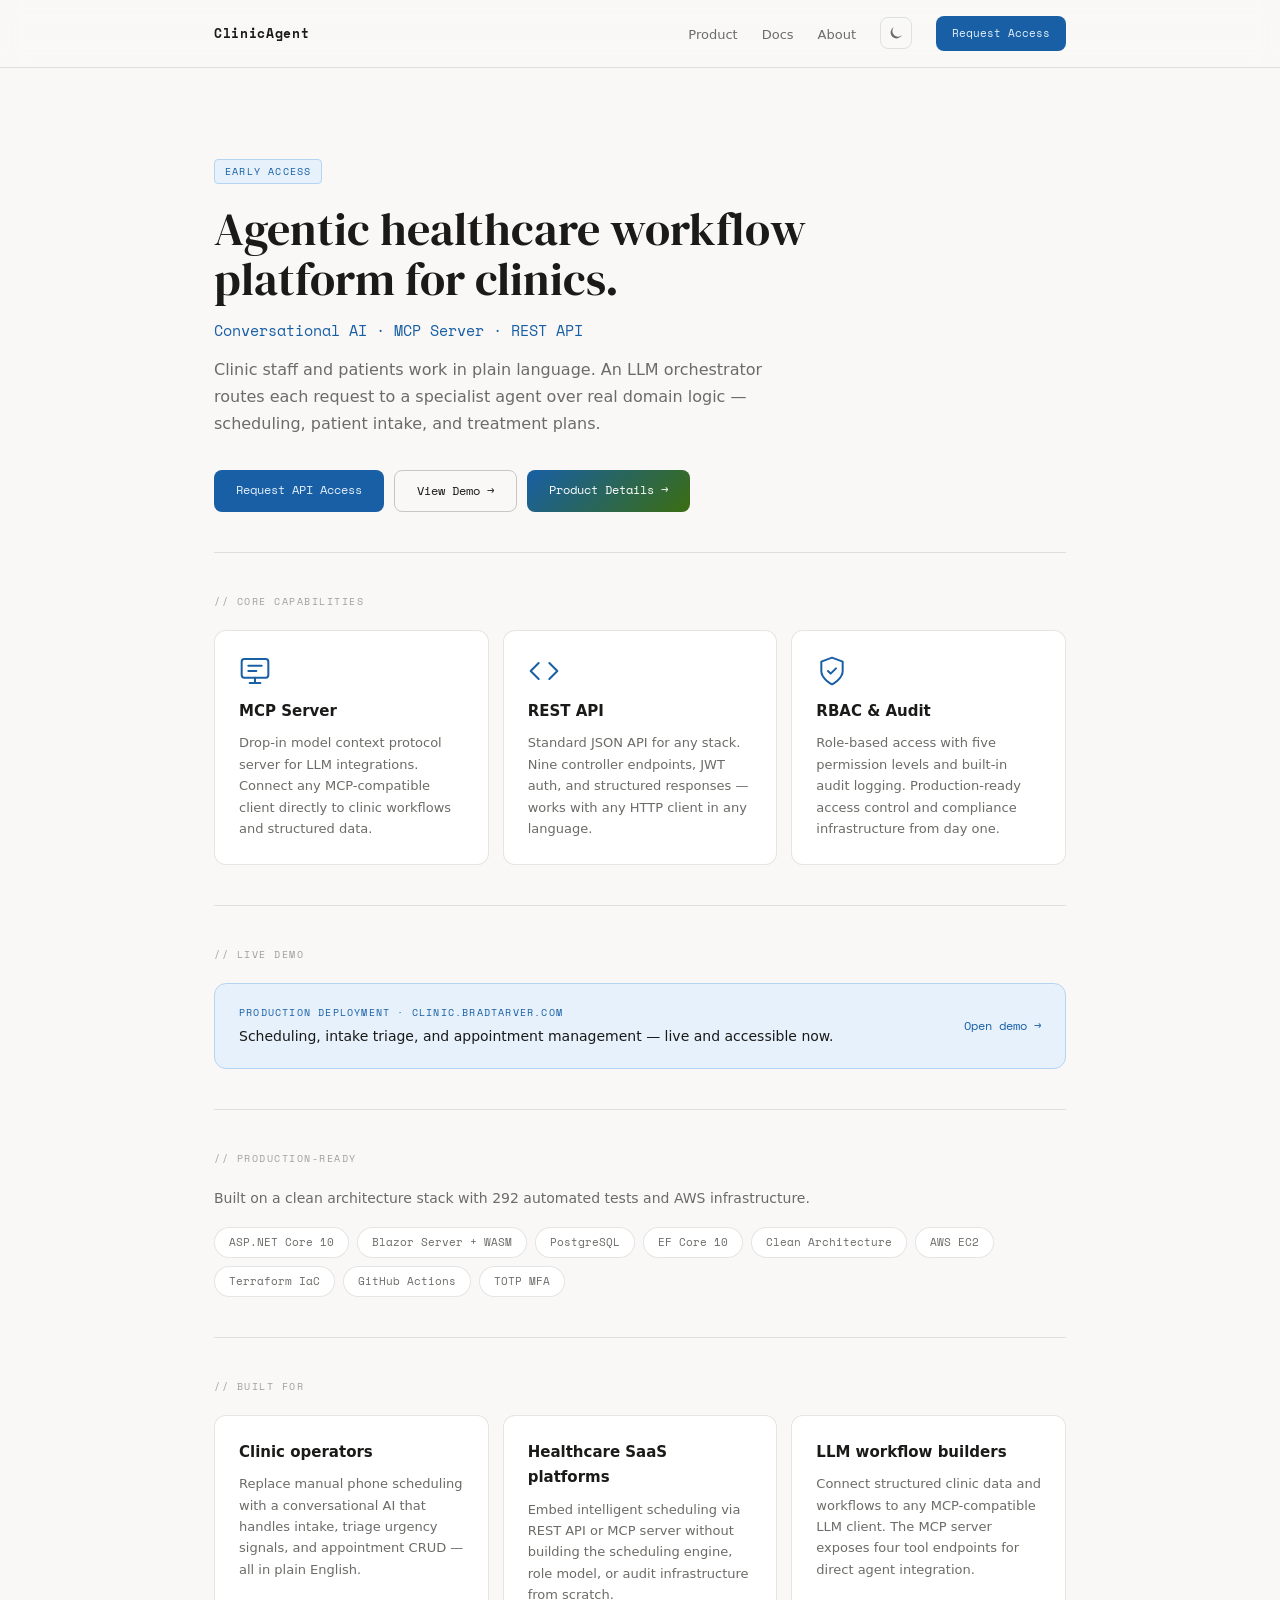
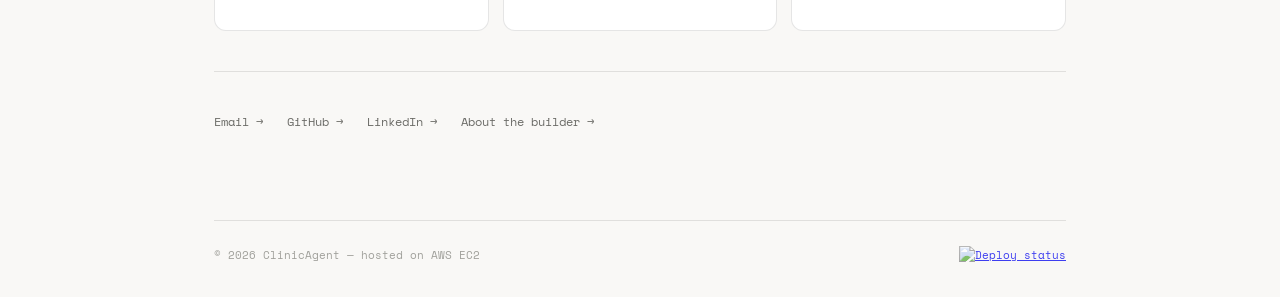
==== commit 6cc61a47: "Update ClinicAgent content, stats, and CSS micro-animations" ====
--- a/index.html
+++ b/index.html
@@ -69,11 +69,10 @@
 
   <section class="hero">
     <div class="badge">Early Access</div>
-    <h1>AI scheduling and triage<br>for small clinics.</h1>
+    <h1>Agentic healthcare workflow<br>platform for clinics.</h1>
     <p class="hero-tagline">Conversational AI &middot; MCP Server &middot; REST API</p>
     <p class="hero-sub">
-      ClinicAgent handles patient scheduling, intake triage, and appointment management through a conversational AI interface.
-      Built for clinic operators and healthcare SaaS platforms looking to embed intelligent scheduling without building from scratch.
+      Clinic staff and patients work in plain language. An LLM orchestrator routes each request to a specialist agent over real domain logic — scheduling, patient intake, and treatment plans.
     </p>
     <div class="hero-actions">
       <a href="mailto:brad@bradtarver.com?subject=ClinicAgent API Access Request" class="btn-primary">Request API Access</a>
@@ -132,15 +131,14 @@
 
   <section class="section">
     <div class="section-label">// Production-ready</div>
-    <p style="font-size:14px;color:var(--muted);margin-bottom:1rem;">Built on a clean architecture stack with 220+ automated tests and AWS infrastructure-as-code.</p>
+    <p style="font-size:14px;color:var(--muted);margin-bottom:1rem;">Built on a clean architecture stack with 292 automated tests and AWS infrastructure.</p>
     <div class="skills-row">
       <span class="pill">ASP.NET Core 10</span>
       <span class="pill">Blazor Server + WASM</span>
-      <span class="pill">PostgreSQL 17</span>
+      <span class="pill">PostgreSQL</span>
       <span class="pill">EF Core 10</span>
       <span class="pill">Clean Architecture</span>
-      <span class="pill">AWS ECS Fargate</span>
-      <span class="pill">AWS RDS</span>
+      <span class="pill">AWS EC2</span>
       <span class="pill">Terraform IaC</span>
       <span class="pill">GitHub Actions</span>
       <span class="pill">TOTP MFA</span>
--- a/style.css
+++ b/style.css
@@ -1,4 +1,4 @@
-﻿    *, *::before, *::after { box-sizing: border-box; margin: 0; padding: 0; }
+    *, *::before, *::after { box-sizing: border-box; margin: 0; padding: 0; }
 
     /* ── FEATURES GRID (product pages) ── */
     .features-grid {
@@ -14,6 +14,12 @@
       display: flex;
       flex-direction: column;
       gap: 0.5rem;
+      transition: transform 0.2s ease, box-shadow 0.2s ease, border-color 0.2s ease;
+    }
+    .feature-card:hover {
+      transform: translateY(-2px);
+      box-shadow: 0 6px 16px var(--shadow-color);
+      border-color: var(--border-md);
     }
     .feature-icon {
       width: 32px;
@@ -59,6 +65,12 @@
       border: 0.5px solid var(--border);
       border-radius: var(--radius-lg);
       padding: 1.25rem;
+      transition: transform 0.2s ease, box-shadow 0.2s ease, border-color 0.2s ease;
+    }
+    .integration-card:hover {
+      transform: translateY(-2px);
+      box-shadow: 0 6px 16px var(--shadow-color);
+      border-color: var(--border-md);
     }
     .integration-card-tag {
       font-family: var(--mono);
@@ -121,9 +133,11 @@
 
     :root {
       --bg:         #f9f8f6;
+      --bg-alpha:   rgba(249, 248, 246, 0.75);
       --surface:    #ffffff;
       --border:     rgba(0,0,0,0.10);
       --border-md:  rgba(0,0,0,0.20);
+      --shadow-color: rgba(0,0,0,0.06);
       --text:       #1a1a18;
       --muted:      #6b6b67;
       --hint:       #a0a09b;
@@ -147,9 +161,11 @@
     @media (prefers-color-scheme: dark) {
       :root:not([data-theme="light"]) {
         --bg:        #1a1a18;
+        --bg-alpha:  rgba(26, 26, 24, 0.75);
         --surface:   #242422;
         --border:    rgba(255,255,255,0.10);
         --border-md: rgba(255,255,255,0.20);
+        --shadow-color: rgba(0,0,0,0.3);
         --text:      #f0ede8;
         --muted:     #a0a09b;
         --hint:      #6b6b67;
@@ -168,9 +184,11 @@
 
     :root[data-theme="dark"] {
       --bg:        #1a1a18;
+      --bg-alpha:  rgba(26, 26, 24, 0.75);
       --surface:   #242422;
       --border:    rgba(255,255,255,0.10);
       --border-md: rgba(255,255,255,0.20);
+      --shadow-color: rgba(0,0,0,0.3);
       --text:      #f0ede8;
       --muted:     #a0a09b;
       --hint:      #6b6b67;
@@ -207,9 +225,9 @@
       align-items: center;
       padding: 1rem calc(max(1.5rem, (100% - 900px) / 2 + 1.5rem));
       border-bottom: 0.5px solid var(--border);
-      background: var(--bg);
-      backdrop-filter: blur(8px);
-      -webkit-backdrop-filter: blur(8px);
+      background: var(--bg-alpha);
+      backdrop-filter: blur(12px);
+      -webkit-backdrop-filter: blur(12px);
     }
 
     @media (min-width: 601px) {
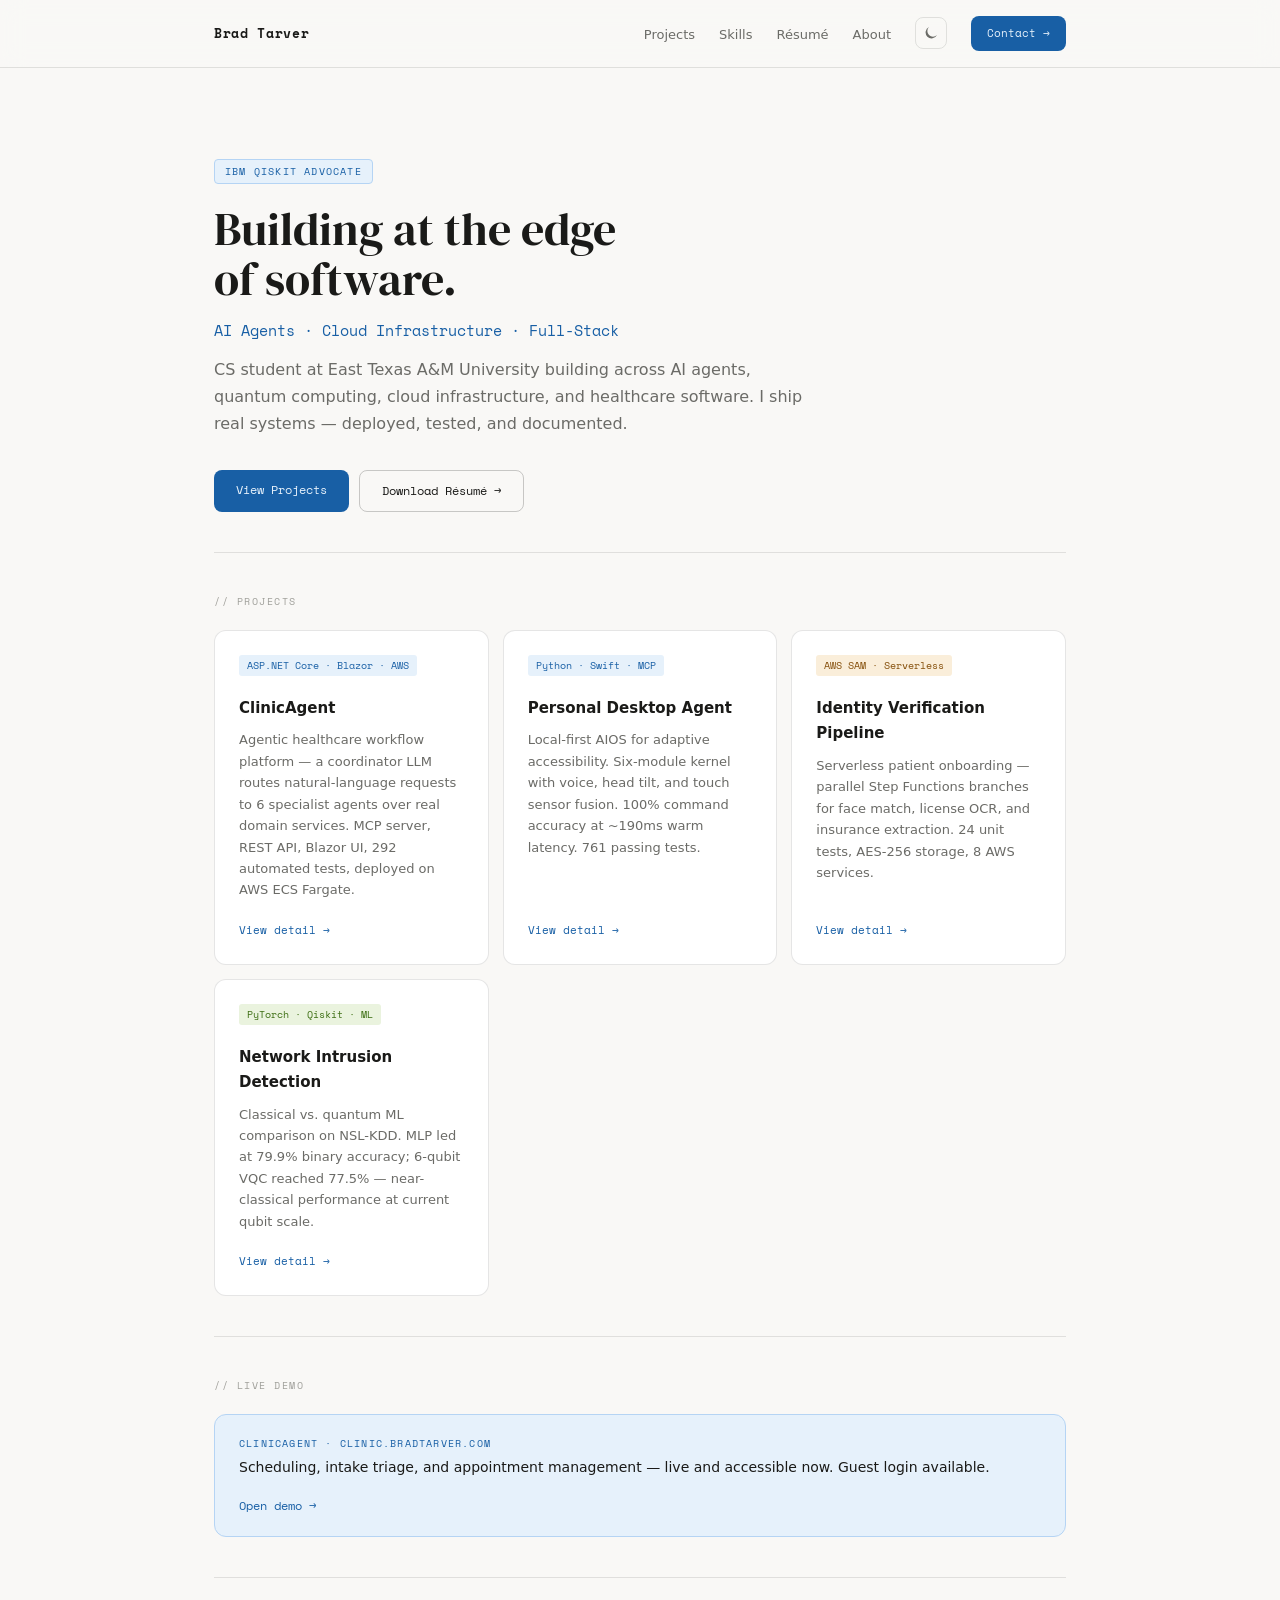
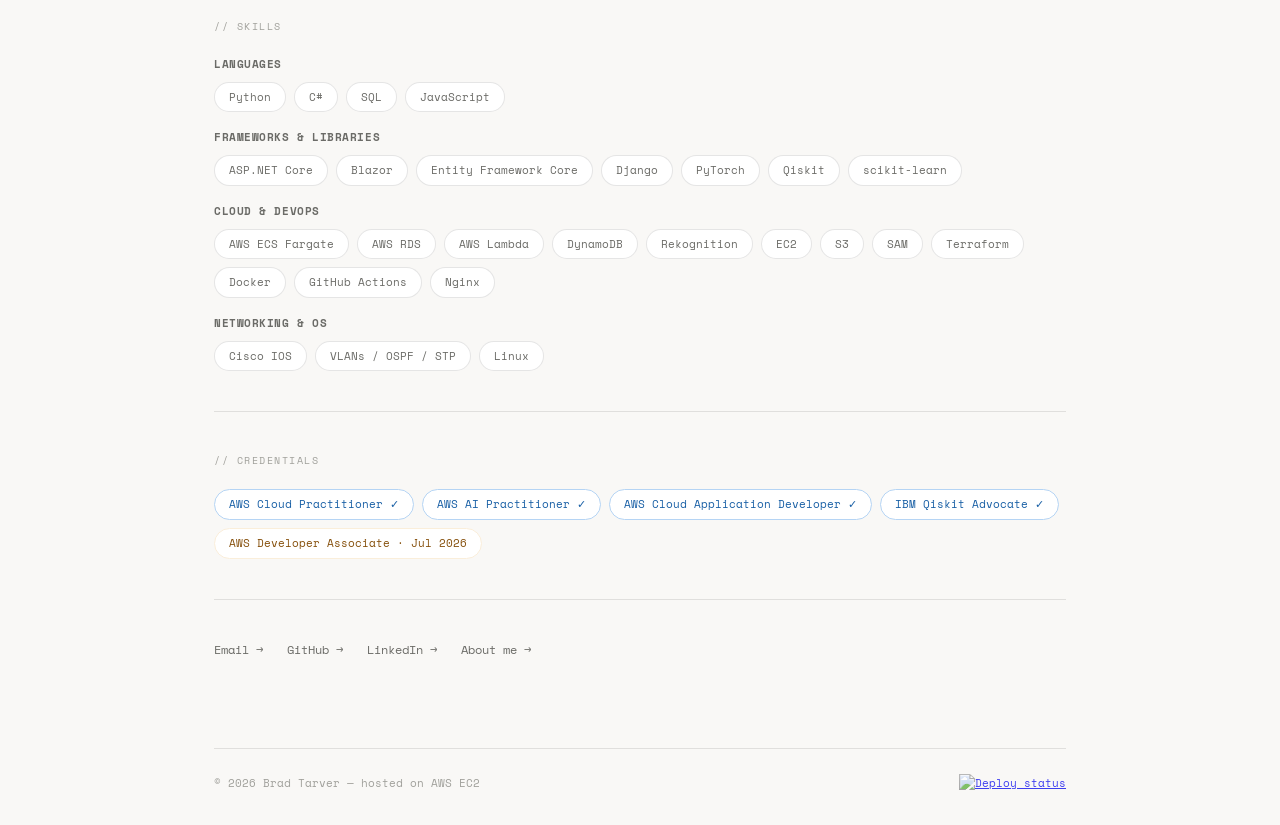
==== commit 93a785c3: "Rebrand site as personal portfolio; ClinicAgent becomes a project" ====
--- a/index.html
+++ b/index.html
@@ -3,40 +3,40 @@
 <head>
   <meta charset="UTF-8" />
   <meta name="viewport" content="width=device-width, initial-scale=1.0" />
-  <title>ClinicAgent — AI Scheduling &amp; Triage for Small Clinics</title>
-  <meta name="description" content="ClinicAgent: AI-powered patient scheduling, intake triage, and appointment management for small clinics. Accessible via MCP server and REST API." />
+  <title>Brad Tarver — Software Engineer</title>
+  <meta name="description" content="Brad Tarver — CS student at Texas A&amp;M-RELLIS building AI agents, cloud infrastructure, and full-stack software. IBM Qiskit Advocate. AWS certified." />
   <meta name="author" content="Brad Tarver" />
 
   <!-- Open Graph -->
-  <meta property="og:title" content="ClinicAgent — AI Scheduling &amp; Triage for Small Clinics" />
-  <meta property="og:description" content="AI-powered scheduling, intake triage, and appointment management. Accessible via MCP server and REST API." />
+  <meta property="og:title" content="Brad Tarver — Software Engineer" />
+  <meta property="og:description" content="CS student at Texas A&amp;M-RELLIS. Building AI agents, cloud infrastructure, and full-stack software." />
   <meta property="og:type" content="website" />
   <meta property="og:url" content="https://bradtarver.com" />
   <meta property="og:image" content="https://bradtarver.com/assets/og-image.png" />
 
   <!-- Twitter Card -->
   <meta name="twitter:card" content="summary_large_image" />
-  <meta name="twitter:title" content="ClinicAgent — AI Scheduling &amp; Triage for Small Clinics" />
-  <meta name="twitter:description" content="AI-powered scheduling, intake triage, and appointment management. Accessible via MCP server and REST API." />
+  <meta name="twitter:title" content="Brad Tarver — Software Engineer" />
+  <meta name="twitter:description" content="CS student at Texas A&amp;M-RELLIS. Building AI agents, cloud infrastructure, and full-stack software." />
   <meta name="twitter:image" content="https://bradtarver.com/assets/og-image.png" />
 
-  <link rel="icon" href="data:image/svg+xml,<svg xmlns='http://www.w3.org/2000/svg' viewBox='0 0 100 100'><rect width='100' height='100' rx='16' fill='%23185FA5'/><text x='50' y='68' font-family='system-ui' font-size='44' font-weight='700' fill='white' text-anchor='middle'>CA</text></svg>" />
+  <link rel="icon" href="data:image/svg+xml,<svg xmlns='http://www.w3.org/2000/svg' viewBox='0 0 100 100'><rect width='100' height='100' rx='16' fill='%23185FA5'/><text x='50' y='68' font-family='system-ui' font-size='44' font-weight='700' fill='white' text-anchor='middle'>BT</text></svg>" />
 
   <script type="application/ld+json">
   {
     "@context": "https://schema.org",
-    "@type": "SoftwareApplication",
-    "name": "ClinicAgent",
+    "@type": "Person",
+    "name": "Brad Tarver",
     "url": "https://bradtarver.com",
-    "applicationCategory": "HealthApplication",
-    "description": "AI-powered patient scheduling, intake triage, and appointment management for small clinics. Accessible via MCP server and REST API.",
-    "offers": { "@type": "Offer", "price": "0", "priceCurrency": "USD", "availability": "https://schema.org/PreOrder" },
-    "author": {
-      "@type": "Person",
-      "name": "Brad Tarver",
-      "email": "brad@bradtarver.com",
-      "url": "https://bradtarver.com/about.html"
-    }
+    "email": "brad@bradtarver.com",
+    "jobTitle": "Software Engineer",
+    "description": "CS student at Texas A&M-RELLIS building AI agents, cloud infrastructure, and full-stack software.",
+    "alumniOf": { "@type": "CollegeOrUniversity", "name": "East Texas A&M University" },
+    "knowsAbout": ["AI Agents", "ASP.NET Core", "AWS", "Machine Learning", "Quantum Computing", "MCP Server"],
+    "sameAs": [
+      "https://github.com/Bradly187",
+      "https://linkedin.com/in/john-tarver-863277358"
+    ]
   }
   </script>
 
@@ -53,68 +53,66 @@
 <button class="back-to-top" id="back-to-top" aria-label="Back to top" title="Back to top">↑</button>
 
 <nav>
-  <a class="nav-logo" href="/" style="text-decoration:none;"><strong>ClinicAgent</strong></a>
+  <a class="nav-logo" href="/" style="text-decoration:none;"><strong>Brad Tarver</strong></a>
   <div style="display:flex;align-items:center;gap:1.5rem;">
     <ul class="nav-links">
-      <li><a href="/product.html">Product</a></li>
-      <li><a href="/docs.html">Docs</a></li>
+      <li><a href="#projects">Projects</a></li>
+      <li><a href="#skills">Skills</a></li>
+      <li><a href="/resume.html">Résumé</a></li>
       <li><a href="/about.html">About</a></li>
     </ul>
     <button class="theme-toggle" id="theme-toggle" aria-label="Switch to dark mode"></button>
-    <a href="mailto:brad@bradtarver.com?subject=ClinicAgent API Access Request" class="btn-primary" style="font-size:11px;padding:8px 16px;white-space:nowrap;">Request Access</a>
+    <a href="mailto:brad@bradtarver.com" class="btn-primary" style="font-size:11px;padding:8px 16px;white-space:nowrap;">Contact →</a>
   </div>
 </nav>
 
 <div class="wrap">
 
   <section class="hero">
-    <div class="badge">Early Access</div>
-    <h1>Agentic healthcare workflow<br>platform for clinics.</h1>
-    <p class="hero-tagline">Conversational AI &middot; MCP Server &middot; REST API</p>
+    <div class="badge">IBM Qiskit Advocate</div>
+    <h1>Building at the edge<br>of software.</h1>
+    <p class="hero-tagline">AI Agents &middot; Cloud Infrastructure &middot; Full-Stack</p>
     <p class="hero-sub">
-      Clinic staff and patients work in plain language. An LLM orchestrator routes each request to a specialist agent over real domain logic — scheduling, patient intake, and treatment plans.
+      CS student at East Texas A&amp;M University building across AI agents, quantum computing, cloud infrastructure, and healthcare software. I ship real systems — deployed, tested, and documented.
     </p>
     <div class="hero-actions">
-      <a href="mailto:brad@bradtarver.com?subject=ClinicAgent API Access Request" class="btn-primary">Request API Access</a>
-      <a href="https://clinic.bradtarver.com" class="btn-secondary" target="_blank" rel="noopener">View Demo &rarr;</a>
-      <a href="/product.html" class="btn-accent">Product Details &rarr;</a>
-    </div>
-  </section>
-
-  <section class="section">
-    <div class="section-label">// Core capabilities</div>
+      <a href="#projects" class="btn-primary">View Projects</a>
+      <a href="/resume.pdf" class="btn-secondary" target="_blank">Download Résumé →</a>
+    </div>
+  </section>
+
+  <section class="section" id="projects">
+    <div class="section-label">// Projects</div>
     <div class="features-grid">
-      <div class="feature-card">
-        <div class="feature-icon">
-          <svg viewBox="0 0 24 24" fill="none" stroke="currentColor" stroke-width="1.5" stroke-linecap="round" stroke-linejoin="round" aria-hidden="true">
-            <rect x="2" y="3" width="20" height="14" rx="2"/>
-            <path d="M8 21h8M12 17v4"/>
-            <path d="M7 8h10M7 12h6"/>
-          </svg>
-        </div>
-        <div class="feature-card-name">MCP Server</div>
-        <div class="feature-card-desc">Drop-in model context protocol server for LLM integrations. Connect any MCP-compatible client directly to clinic workflows and structured data.</div>
-      </div>
-      <div class="feature-card">
-        <div class="feature-icon">
-          <svg viewBox="0 0 24 24" fill="none" stroke="currentColor" stroke-width="1.5" stroke-linecap="round" stroke-linejoin="round" aria-hidden="true">
-            <polyline points="16 18 22 12 16 6"/>
-            <polyline points="8 6 2 12 8 18"/>
-          </svg>
-        </div>
-        <div class="feature-card-name">REST API</div>
-        <div class="feature-card-desc">Standard JSON API for any stack. Nine controller endpoints, JWT auth, and structured responses — works with any HTTP client in any language.</div>
-      </div>
-      <div class="feature-card">
-        <div class="feature-icon">
-          <svg viewBox="0 0 24 24" fill="none" stroke="currentColor" stroke-width="1.5" stroke-linecap="round" stroke-linejoin="round" aria-hidden="true">
-            <path d="M12 22s8-4 8-10V5l-8-3-8 3v7c0 6 8 10 8 10z"/>
-            <polyline points="9 12 11 14 15 10"/>
-          </svg>
-        </div>
-        <div class="feature-card-name">RBAC &amp; Audit</div>
-        <div class="feature-card-desc">Role-based access with five permission levels and built-in audit logging. Production-ready access control and compliance infrastructure from day one.</div>
-      </div>
+
+      <a href="/projects/clinicscheduler.html" class="feature-card featured-card" style="text-decoration:none;cursor:pointer;">
+        <span class="card-tag tag-blue" style="width:fit-content;">ASP.NET Core &middot; Blazor &middot; AWS</span>
+        <div class="feature-card-name">ClinicAgent</div>
+        <div class="feature-card-desc">Agentic healthcare workflow platform — a coordinator LLM routes natural-language requests to 6 specialist agents over real domain services. MCP server, REST API, Blazor UI, 292 automated tests, deployed on AWS ECS Fargate.</div>
+        <span style="font-family:var(--mono);font-size:11px;color:var(--blue-mid);margin-top:auto;padding-top:0.75rem;">View detail →</span>
+      </a>
+
+      <a href="/projects/desktop-agent.html" class="feature-card" style="text-decoration:none;cursor:pointer;">
+        <span class="card-tag tag-blue" style="width:fit-content;">Python &middot; Swift &middot; MCP</span>
+        <div class="feature-card-name">Personal Desktop Agent</div>
+        <div class="feature-card-desc">Local-first AIOS for adaptive accessibility. Six-module kernel with voice, head tilt, and touch sensor fusion. 100% command accuracy at ~190ms warm latency. 761 passing tests.</div>
+        <span style="font-family:var(--mono);font-size:11px;color:var(--blue-mid);margin-top:auto;padding-top:0.75rem;">View detail →</span>
+      </a>
+
+      <a href="/projects/identity-pipeline.html" class="feature-card" style="text-decoration:none;cursor:pointer;">
+        <span class="card-tag tag-amber" style="width:fit-content;">AWS SAM &middot; Serverless</span>
+        <div class="feature-card-name">Identity Verification Pipeline</div>
+        <div class="feature-card-desc">Serverless patient onboarding — parallel Step Functions branches for face match, license OCR, and insurance extraction. 24 unit tests, AES-256 storage, 8 AWS services.</div>
+        <span style="font-family:var(--mono);font-size:11px;color:var(--blue-mid);margin-top:auto;padding-top:0.75rem;">View detail →</span>
+      </a>
+
+      <a href="/projects/nids.html" class="feature-card" style="text-decoration:none;cursor:pointer;">
+        <span class="card-tag tag-green" style="width:fit-content;">PyTorch &middot; Qiskit &middot; ML</span>
+        <div class="feature-card-name">Network Intrusion Detection</div>
+        <div class="feature-card-desc">Classical vs. quantum ML comparison on NSL-KDD. MLP led at 79.9% binary accuracy; 6-qubit VQC reached 77.5% — near-classical performance at current qubit scale.</div>
+        <span style="font-family:var(--mono);font-size:11px;color:var(--blue-mid);margin-top:auto;padding-top:0.75rem;">View detail →</span>
+      </a>
+
     </div>
   </section>
 
@@ -122,59 +120,88 @@
     <div class="section-label">// Live demo</div>
     <a href="https://clinic.bradtarver.com" target="_blank" rel="noopener" class="demo-callout">
       <div>
-        <div class="demo-callout-label">Production deployment &middot; clinic.bradtarver.com</div>
-        <div class="demo-callout-text">Scheduling, intake triage, and appointment management — live and accessible now.</div>
-      </div>
-      <div class="demo-callout-cta">Open demo &rarr;</div>
+        <div class="demo-callout-label">ClinicAgent · clinic.bradtarver.com</div>
+        <div class="demo-callout-text">Scheduling, intake triage, and appointment management — live and accessible now. Guest login available.</div>
+      </div>
+      <div class="demo-callout-cta">Open demo →</div>
     </a>
   </section>
 
+  <section class="section" id="skills">
+    <div class="section-label">// Skills</div>
+    <div class="skills-groups">
+      <div class="skills-group">
+        <div class="skills-group-label">Languages</div>
+        <div class="skills-row">
+          <span class="pill">Python</span>
+          <span class="pill">C#</span>
+          <span class="pill">SQL</span>
+          <span class="pill">JavaScript</span>
+        </div>
+      </div>
+      <div class="skills-group">
+        <div class="skills-group-label">Frameworks &amp; Libraries</div>
+        <div class="skills-row">
+          <span class="pill">ASP.NET Core</span>
+          <span class="pill">Blazor</span>
+          <span class="pill">Entity Framework Core</span>
+          <span class="pill">Django</span>
+          <span class="pill">PyTorch</span>
+          <span class="pill">Qiskit</span>
+          <span class="pill">scikit-learn</span>
+        </div>
+      </div>
+      <div class="skills-group">
+        <div class="skills-group-label">Cloud &amp; DevOps</div>
+        <div class="skills-row">
+          <span class="pill">AWS ECS Fargate</span>
+          <span class="pill">AWS RDS</span>
+          <span class="pill">AWS Lambda</span>
+          <span class="pill">DynamoDB</span>
+          <span class="pill">Rekognition</span>
+          <span class="pill">EC2</span>
+          <span class="pill">S3</span>
+          <span class="pill">SAM</span>
+          <span class="pill">Terraform</span>
+          <span class="pill">Docker</span>
+          <span class="pill">GitHub Actions</span>
+          <span class="pill">Nginx</span>
+        </div>
+      </div>
+      <div class="skills-group">
+        <div class="skills-group-label">Networking &amp; OS</div>
+        <div class="skills-row">
+          <span class="pill">Cisco IOS</span>
+          <span class="pill">VLANs / OSPF / STP</span>
+          <span class="pill">Linux</span>
+        </div>
+      </div>
+    </div>
+  </section>
+
   <section class="section">
-    <div class="section-label">// Production-ready</div>
-    <p style="font-size:14px;color:var(--muted);margin-bottom:1rem;">Built on a clean architecture stack with 292 automated tests and AWS infrastructure.</p>
+    <div class="section-label">// Credentials</div>
     <div class="skills-row">
-      <span class="pill">ASP.NET Core 10</span>
-      <span class="pill">Blazor Server + WASM</span>
-      <span class="pill">PostgreSQL</span>
-      <span class="pill">EF Core 10</span>
-      <span class="pill">Clean Architecture</span>
-      <span class="pill">AWS EC2</span>
-      <span class="pill">Terraform IaC</span>
-      <span class="pill">GitHub Actions</span>
-      <span class="pill">TOTP MFA</span>
-    </div>
-  </section>
-
-  <section class="section">
-    <div class="section-label">// Built for</div>
-    <div class="features-grid">
-      <div class="feature-card">
-        <div class="feature-card-name">Clinic operators</div>
-        <div class="feature-card-desc">Replace manual phone scheduling with a conversational AI that handles intake, triage urgency signals, and appointment CRUD — all in plain English.</div>
-      </div>
-      <div class="feature-card">
-        <div class="feature-card-name">Healthcare SaaS platforms</div>
-        <div class="feature-card-desc">Embed intelligent scheduling via REST API or MCP server without building the scheduling engine, role model, or audit infrastructure from scratch.</div>
-      </div>
-      <div class="feature-card">
-        <div class="feature-card-name">LLM workflow builders</div>
-        <div class="feature-card-desc">Connect structured clinic data and workflows to any MCP-compatible LLM client. The MCP server exposes four tool endpoints for direct agent integration.</div>
-      </div>
-    </div>
-  </section>
-
-  <section class="section">
+      <a class="pill pill-blue" href="https://www.credly.com/badges/25b7d80d-d33f-41df-905f-9b9f271daf85/public_url" target="_blank" rel="noopener">AWS Cloud Practitioner ✓</a>
+      <a class="pill pill-blue" href="https://www.credly.com/badges/47cd603a-9028-4557-87fc-d042ceffc676/public_url" target="_blank" rel="noopener">AWS AI Practitioner ✓</a>
+      <span class="pill pill-blue">AWS Cloud Application Developer ✓</span>
+      <span class="pill pill-blue">IBM Qiskit Advocate ✓</span>
+      <span class="pill pill-amber">AWS Developer Associate &middot; Jul 2026</span>
+    </div>
+  </section>
+
+  <section class="section" id="contact">
     <div class="contact-row">
-      <a class="contact-link" href="mailto:brad@bradtarver.com">Email &rarr;</a>
-      <a class="contact-link" href="https://github.com/Bradly187" target="_blank" rel="noopener">GitHub &rarr;</a>
-      <a class="contact-link" href="https://linkedin.com/in/john-tarver-863277358" target="_blank" rel="noopener">LinkedIn &rarr;</a>
-      <a class="contact-link" href="/about.html">About the builder &rarr;</a>
+      <a class="contact-link" href="mailto:brad@bradtarver.com">Email →</a>
+      <a class="contact-link" href="https://github.com/Bradly187" target="_blank" rel="noopener">GitHub →</a>
+      <a class="contact-link" href="https://linkedin.com/in/john-tarver-863277358" target="_blank" rel="noopener">LinkedIn →</a>
+      <a class="contact-link" href="/about.html">About me →</a>
     </div>
   </section>
 
   <footer>
     <div class="footer-inner">
-      <span>&copy; 2026 ClinicAgent &mdash; hosted on AWS EC2</span>
+      <span>&copy; 2026 Brad Tarver &mdash; hosted on AWS EC2</span>
       <a class="footer-badge" href="https://github.com/Bradly187/Personal_Website/actions/workflows/deploy.yml" target="_blank" rel="noopener" title="Deploy status">
         <img src="https://github.com/Bradly187/Personal_Website/actions/workflows/deploy.yml/badge.svg" alt="Deploy status" />
       </a>
